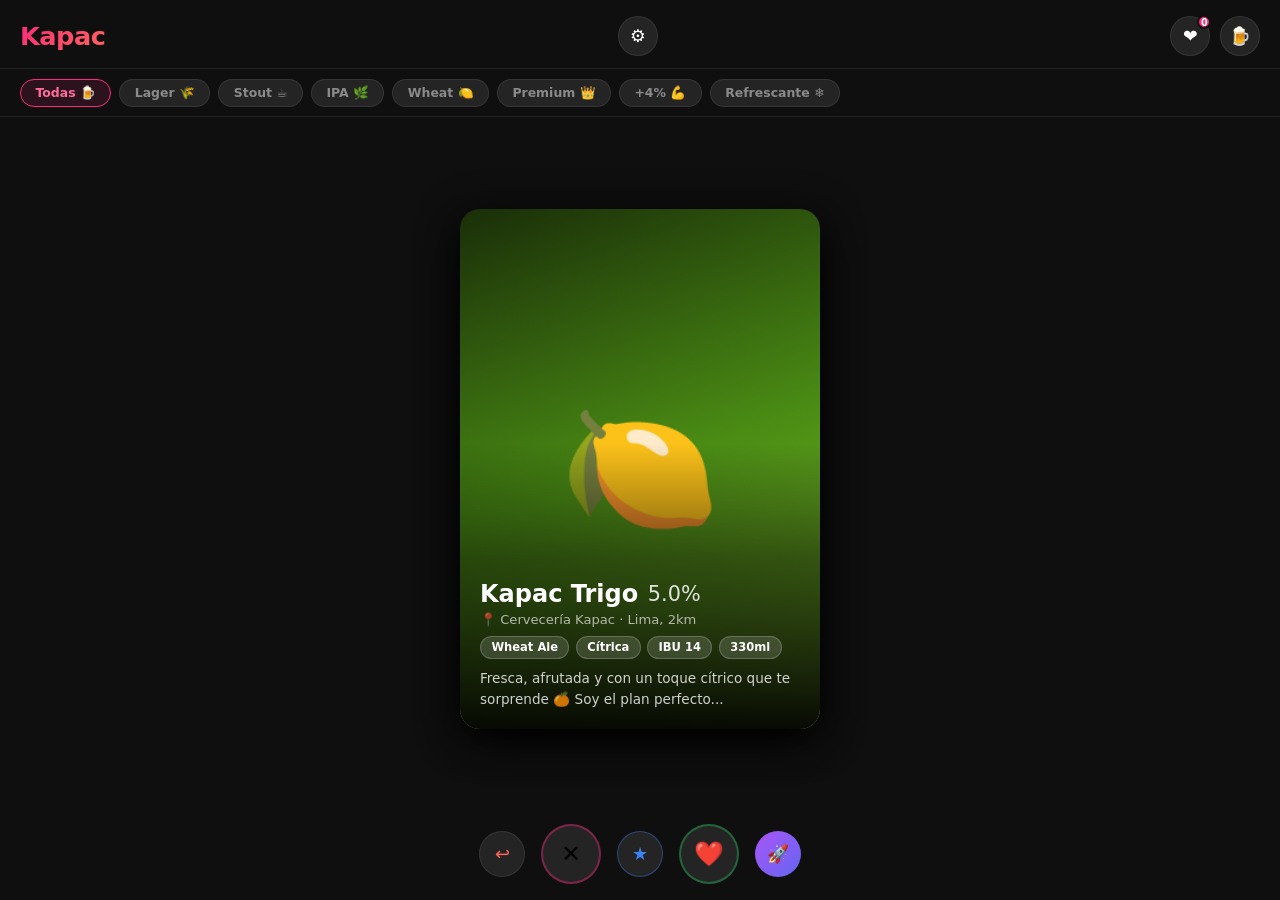
==== index.html @ 61a0884a "Rebuild as Tinder-clone for Kapac Beer Fully interactive swipe app with: - Drag/touch swipe cards (l" ====
<!DOCTYPE html>
<html lang="es">
<head>
  <meta charset="UTF-8"/>
  <meta name="viewport" content="width=device-width, initial-scale=1.0, maximum-scale=1.0"/>
  <title>Kapac Beer — Encuentra tu cerveza ideal 🍺</title>
  <link rel="stylesheet" href="css/style.css"/>
  <style>
    body { display: flex; flex-direction: column; height: 100dvh; overflow: hidden; }
    .topbar { flex-shrink: 0; }
    .filters { flex-shrink: 0; }
    .deck-area {
      flex: 1; display: flex; flex-direction: column;
      align-items: center; justify-content: center;
      padding: .75rem 1rem .25rem; position: relative; overflow: hidden;
    }
    .actions { flex-shrink: 0; }
  </style>
</head>
<body>

<!-- MATCH SCREEN -->
<div class="match-screen" id="matchScreen">
  <div class="match-title">¡Es un Match! 🍺</div>
  <p class="match-sub">A ti y a esta cerveza les gustaron mutuamente</p>
  <div class="match-avatars">
    <div class="match-avatar" style="font-size:2.5rem;">😋</div>
    <div class="match-heart">❤️</div>
    <div class="match-avatar beer" style="background:linear-gradient(135deg,#2e1c08,#8a5c14);">🍺</div>
  </div>
  <button class="match-btn-msg" id="matchMsg">🛒 Hacer Pedido Ahora</button>
  <button class="match-btn-skip" id="matchClose">Seguir buscando</button>
</div>

<!-- INFO PANEL -->
<div class="info-panel" id="infoPanel">
  <div class="panel-header">
    <button class="panel-close" id="panelClose">✕</button>
    <span class="panel-title">Perfil de Cerveza</span>
    <div style="width:32px"></div>
  </div>

  <div class="panel-hero" style="background:linear-gradient(135deg,#2e1c08,#8a5c14);">
    <span class="panel-emoji" style="font-size:8rem;">🍺</span>
  </div>

  <div class="panel-body">
    <div class="panel-name-row">
      <span class="panel-name">Kapac Dorada</span>
      <span class="panel-pct">4.8%</span>
    </div>
    <div class="panel-loc">📍 Cervecería Kapac · Lima, 2km</div>

    <div class="panel-stat-grid">
      <div class="panel-stat"><div class="panel-stat-num ps-abv">4.8%</div><div class="panel-stat-label">Alcohol</div></div>
      <div class="panel-stat"><div class="panel-stat-num ps-ibu">18</div><div class="panel-stat-label">Amargor (IBU)</div></div>
      <div class="panel-stat"><div class="panel-stat-num ps-ml">330ml</div><div class="panel-stat-label">Formato</div></div>
    </div>

    <div class="panel-divider"></div>
    <div class="panel-section-title">Estilo & Personalidad</div>
    <div class="panel-tags"></div>

    <div class="panel-divider"></div>
    <div class="panel-section-title">Sobre mí</div>
    <div class="panel-bio panel-bio-text"></div>

    <div class="panel-divider"></div>
    <div class="panel-section-title">Maridaje ideal 🍽</div>
    <div class="panel-bio panel-maridaje" style="color:rgba(255,255,255,.8);font-size:.9rem;line-height:1.6;"></div>
  </div>

  <div class="panel-actions">
    <button class="pa-btn pa-nope" id="panelNope">✕ No me convence</button>
    <button class="pa-btn pa-like" id="panelLike">❤️ Me la llevo</button>
  </div>
</div>

<!-- TOP BAR -->
<div class="topbar">
  <div class="tb-logo">Kapac</div>
  <div class="tb-icon" title="Filtros">⚙️</div>
  <div style="display:flex;gap:.6rem;align-items:center;">
    <div class="tb-icon" title="Likes" style="position:relative;">
      ❤️ <span class="tb-notif" id="likesBadge">0</span>
    </div>
    <div class="tb-icon" title="Perfil">🍺</div>
  </div>
</div>

<!-- FILTERS -->
<div class="filters">
  <div class="filter-chip active">Todas 🍺</div>
  <div class="filter-chip">Lager 🌾</div>
  <div class="filter-chip">Stout ☕</div>
  <div class="filter-chip">IPA 🌿</div>
  <div class="filter-chip">Wheat 🍋</div>
  <div class="filter-chip">Premium 👑</div>
  <div class="filter-chip">+4% 💪</div>
  <div class="filter-chip">Refrescante ❄️</div>
</div>

<!-- DECK -->
<div class="deck-area">
  <div class="card-stack" id="cardStack"></div>
  <div class="empty-state" id="emptyState">
    <div style="font-size:3rem;">🍺</div>
    <h3>No quedan más cervezas</h3>
    <p>Has visto todo el catálogo.<br/>¿Quieres volver a intentarlo?</p>
    <button class="reload-btn" id="reloadBtn">Volver a explorar 🔄</button>
  </div>
</div>

<!-- ACTIONS -->
<div class="actions">
  <button class="action-btn btn-rewind" id="btnRewind" title="Volver atrás">↩</button>
  <button class="action-btn btn-nope"   id="btnNope"   title="No me gusta">✕</button>
  <button class="action-btn btn-super"  id="btnSuper"  title="Super Like" style="color:#3b82f6;">★</button>
  <button class="action-btn btn-like"   id="btnLike"   title="Me gusta">❤️</button>
  <button class="action-btn btn-boost"  id="btnBoost"  title="Boost">🚀</button>
</div>

<script src="js/app.js"></script>
</body>
</html>
---- css/style.css ----
*, *::before, *::after { box-sizing: border-box; margin: 0; padding: 0; }

:root {
  --pink:    #fd297b;
  --pink-lt: #ff6b9d;
  --orange:  #ff655b;
  --grad:    linear-gradient(135deg, #fd297b, #ff655b);
  --dark:    #0f0f0f;
  --dark2:   #1a1a1a;
  --dark3:   #242424;
  --dark4:   #2e2e2e;
  --text:    #ffffff;
  --muted:   #8a8a8a;
  --border:  rgba(255,255,255,.08);
  --font:    'Segoe UI', system-ui, -apple-system, sans-serif;
  --radius:  16px;
}

html { height: 100%; }
body { font-family: var(--font); background: var(--dark); color: var(--text); height: 100%; overflow: hidden; user-select: none; }
a { text-decoration: none; color: inherit; }

/* ===== TOP BAR ===== */
.topbar {
  display: flex; align-items: center; justify-content: space-between;
  padding: 1rem 1.25rem .75rem;
  background: var(--dark);
  border-bottom: 1px solid var(--border);
  position: relative; z-index: 10;
}

.tb-logo {
  font-size: 1.6rem; font-weight: 900; letter-spacing: -.02em;
  background: var(--grad); -webkit-background-clip: text;
  -webkit-text-fill-color: transparent; background-clip: text;
}

.tb-icon {
  width: 40px; height: 40px; border-radius: 50%;
  background: var(--dark3); border: 1px solid var(--border);
  display: flex; align-items: center; justify-content: center;
  font-size: 1.1rem; cursor: pointer; transition: background .2s;
  position: relative;
}
.tb-icon:hover { background: var(--dark4); }
.tb-notif {
  position: absolute; top: -2px; right: -2px;
  width: 14px; height: 14px; border-radius: 50%;
  background: var(--pink); font-size: .6rem; font-weight: 700;
  display: flex; align-items: center; justify-content: center;
  border: 2px solid var(--dark);
}

/* ===== FILTERS ===== */
.filters {
  display: flex; gap: .5rem; padding: .6rem 1.25rem;
  overflow-x: auto; scrollbar-width: none;
  border-bottom: 1px solid var(--border);
}
.filters::-webkit-scrollbar { display: none; }

.filter-chip {
  flex-shrink: 0;
  padding: .35rem .9rem; border-radius: 100px;
  font-size: .78rem; font-weight: 600; cursor: pointer;
  border: 1.5px solid var(--border); background: var(--dark3);
  color: var(--muted); transition: all .2s;
}
.filter-chip.active {
  border-color: var(--pink);
  background: rgba(253,41,123,.12);
  color: var(--pink-lt);
}

/* ===== DECK AREA ===== */
.deck-area {
  flex: 1;
  display: flex; flex-direction: column;
  align-items: center; justify-content: center;
  padding: 1rem 1rem .5rem;
  position: relative;
  height: calc(100vh - 180px);
  overflow: hidden;
}

/* ===== CARD ===== */
.card-stack { position: relative; width: 100%; max-width: 360px; height: 100%; max-height: 520px; }

.beer-card {
  position: absolute; inset: 0;
  border-radius: 20px; overflow: hidden;
  box-shadow: 0 8px 40px rgba(0,0,0,.7);
  cursor: grab; touch-action: none;
  transition: box-shadow .3s;
  will-change: transform;
}
.beer-card:active { cursor: grabbing; }

.beer-card:nth-child(2) { transform: scale(.96) translateY(8px); z-index: 1; }
.beer-card:nth-child(3) { transform: scale(.92) translateY(16px); z-index: 0; }

.card-img {
  width: 100%; height: 100%;
  display: flex; align-items: flex-end;
  position: relative; overflow: hidden;
}

.card-bg {
  position: absolute; inset: 0;
  display: flex; align-items: center; justify-content: center;
  font-size: 8rem;
}

.card-gradient {
  position: absolute; bottom: 0; left: 0; right: 0; height: 55%;
  background: linear-gradient(to top, rgba(0,0,0,.95) 0%, rgba(0,0,0,.5) 60%, transparent 100%);
}

.card-info {
  position: relative; z-index: 2;
  padding: 1.25rem;
  width: 100%;
}

.card-name-row {
  display: flex; align-items: center; gap: .6rem;
  margin-bottom: .25rem;
}

.card-name { font-size: 1.5rem; font-weight: 800; }
.card-age  { font-size: 1.3rem; font-weight: 400; color: rgba(255,255,255,.85); }

.card-loc {
  font-size: .82rem; color: rgba(255,255,255,.65);
  display: flex; align-items: center; gap: .3rem;
  margin-bottom: .6rem;
}

.card-tags { display: flex; gap: .4rem; flex-wrap: wrap; margin-bottom: .6rem; }
.card-tag {
  background: rgba(255,255,255,.15); backdrop-filter: blur(4px);
  border: 1px solid rgba(255,255,255,.2);
  padding: .2rem .65rem; border-radius: 100px;
  font-size: .72rem; font-weight: 600;
}

.card-bio { font-size: .85rem; color: rgba(255,255,255,.8); line-height: 1.5; }

/* STAMP */
.stamp {
  position: absolute; top: 2rem; z-index: 10;
  font-size: 2.5rem; font-weight: 900; letter-spacing: .05em;
  border: 5px solid; border-radius: 8px;
  padding: .3rem .9rem; text-transform: uppercase;
  opacity: 0; pointer-events: none;
  transition: opacity .1s;
}
.stamp-like  { right: 1.5rem; color: #22c55e; border-color: #22c55e; transform: rotate(15deg); }
.stamp-nope  { left:  1.5rem; color: var(--pink); border-color: var(--pink); transform: rotate(-15deg); }
.stamp-super { top: 3.5rem; left: 50%; transform: translateX(-50%); color: #3b82f6; border-color: #3b82f6; font-size: 1.6rem; }

/* ===== ACTIONS ===== */
.actions {
  display: flex; align-items: center; justify-content: center;
  gap: 1rem; padding: .75rem 1rem 1rem;
}

.action-btn {
  border-radius: 50%; border: none; cursor: pointer;
  display: flex; align-items: center; justify-content: center;
  transition: all .2s; position: relative;
}
.action-btn:hover { transform: scale(1.08); }
.action-btn:active { transform: scale(.95); }

.btn-rewind { width: 46px; height: 46px; background: var(--dark3); border: 1.5px solid var(--border); font-size: 1.1rem; color: var(--orange); }
.btn-nope   { width: 60px; height: 60px; background: var(--dark3); border: 2px solid rgba(253,41,123,.4); font-size: 1.5rem; }
.btn-super  { width: 46px; height: 46px; background: var(--dark3); border: 1.5px solid rgba(59,130,246,.4); font-size: 1.1rem; color: #3b82f6; }
.btn-like   { width: 60px; height: 60px; background: var(--dark3); border: 2px solid rgba(34,197,94,.4); font-size: 1.5rem; }
.btn-boost  { width: 46px; height: 46px; background: linear-gradient(135deg, #a855f7, #6366f1); font-size: 1.1rem; color: #fff; }

/* ===== EMPTY STATE ===== */
.empty-state {
  display: none;
  flex-direction: column; align-items: center; justify-content: center;
  height: 100%; text-align: center; gap: 1rem;
}
.empty-state.show { display: flex; }
.empty-state h3 { font-size: 1.3rem; font-weight: 700; }
.empty-state p  { color: var(--muted); font-size: .9rem; }

.reload-btn {
  margin-top: .5rem;
  background: var(--grad); color: #fff; border: none;
  padding: .8rem 2rem; border-radius: 50px;
  font-weight: 700; font-size: .9rem; cursor: pointer;
  transition: opacity .2s;
}
.reload-btn:hover { opacity: .85; }

/* ===== MATCH SCREEN ===== */
.match-screen {
  position: fixed; inset: 0; z-index: 100;
  background: rgba(0,0,0,.92);
  display: flex; flex-direction: column;
  align-items: center; justify-content: center;
  text-align: center; padding: 2rem;
  opacity: 0; pointer-events: none;
  transition: opacity .4s;
}
.match-screen.show { opacity: 1; pointer-events: all; }

.match-title {
  font-size: 2.8rem; font-weight: 900;
  background: var(--grad); -webkit-background-clip: text;
  -webkit-text-fill-color: transparent; background-clip: text;
  margin-bottom: .25rem; animation: bounce .6s .2s both;
}

.match-sub { color: rgba(255,255,255,.7); font-size: 1rem; margin-bottom: 2rem; }

.match-avatars { display: flex; align-items: center; gap: 1.5rem; margin-bottom: 2rem; }

.match-avatar {
  width: 100px; height: 100px; border-radius: 50%;
  border: 3px solid var(--pink);
  display: flex; align-items: center; justify-content: center;
  font-size: 3rem;
  animation: pop .5s .3s both;
}

.match-heart { font-size: 2rem; animation: pulse 1s .5s infinite; }

.match-btn-msg {
  width: 100%; max-width: 320px;
  background: var(--grad); color: #fff; border: none;
  padding: .9rem; border-radius: 50px;
  font-weight: 700; font-size: 1rem; cursor: pointer;
  margin-bottom: .75rem; transition: opacity .2s;
}
.match-btn-msg:hover { opacity: .88; }

.match-btn-skip {
  background: none; border: none; color: rgba(255,255,255,.5);
  font-size: .9rem; cursor: pointer;
}
.match-btn-skip:hover { color: #fff; }

/* ===== INFO PANEL ===== */
.info-panel {
  position: fixed; inset: 0; z-index: 90;
  background: var(--dark);
  transform: translateY(100%);
  transition: transform .4s cubic-bezier(.32,1.25,.55,1);
  overflow-y: auto;
  padding-bottom: 2rem;
}
.info-panel.show { transform: translateY(0); }

.panel-header {
  position: sticky; top: 0; z-index: 2;
  background: var(--dark);
  padding: 1rem 1.25rem;
  display: flex; align-items: center; justify-content: space-between;
  border-bottom: 1px solid var(--border);
}
.panel-close { background: none; border: none; color: var(--text); font-size: 1.4rem; cursor: pointer; }
.panel-title { font-size: 1rem; font-weight: 700; }

.panel-hero {
  height: 280px;
  display: flex; align-items: center; justify-content: center;
  font-size: 9rem; position: relative;
}

.panel-body { padding: 1.5rem; }
.panel-name-row { display: flex; align-items: baseline; gap: .6rem; margin-bottom: .5rem; }
.panel-name { font-size: 1.8rem; font-weight: 800; }
.panel-pct  { font-size: 1.4rem; color: rgba(255,255,255,.7); }
.panel-loc  { color: var(--muted); font-size: .88rem; margin-bottom: 1.25rem; display: flex; align-items: center; gap: .3rem; }
.panel-divider { height: 1px; background: var(--border); margin: 1.25rem 0; }
.panel-section-title { font-size: .72rem; font-weight: 700; letter-spacing: .12em; text-transform: uppercase; color: var(--muted); margin-bottom: .75rem; }

.panel-tags { display: flex; gap: .5rem; flex-wrap: wrap; margin-bottom: 1.25rem; }
.panel-tag {
  padding: .35rem .85rem; border-radius: 100px;
  border: 1.5px solid var(--border);
  font-size: .8rem; font-weight: 600;
  display: flex; align-items: center; gap: .35rem;
}

.panel-stat-grid { display: grid; grid-template-columns: repeat(3,1fr); gap: .75rem; margin-bottom: 1.25rem; }
.panel-stat {
  background: var(--dark3); border-radius: 10px;
  padding: .85rem; text-align: center;
}
.panel-stat-num   { font-size: 1.2rem; font-weight: 800; color: var(--pink-lt); }
.panel-stat-label { font-size: .7rem; color: var(--muted); margin-top: .2rem; }

.panel-bio { font-size: .9rem; color: rgba(255,255,255,.8); line-height: 1.7; }

.panel-actions {
  position: sticky; bottom: 0;
  background: var(--dark); padding: 1rem 1.25rem;
  border-top: 1px solid var(--border);
  display: flex; gap: .75rem;
}
.pa-btn {
  flex: 1; padding: .85rem; border-radius: 50px;
  font-weight: 700; font-size: .9rem; border: none; cursor: pointer; transition: all .2s;
}
.pa-nope { background: var(--dark3); color: var(--pink); border: 1.5px solid rgba(253,41,123,.3); }
.pa-like { background: var(--grad); color: #fff; }

/* ===== ANIMATIONS ===== */
@keyframes bounce { 0%{transform:scale(0) rotate(-10deg)} 60%{transform:scale(1.15) rotate(3deg)} 100%{transform:scale(1) rotate(0)} }
@keyframes pop    { 0%{transform:scale(0)} 70%{transform:scale(1.1)} 100%{transform:scale(1)} }
@keyframes pulse  { 0%,100%{transform:scale(1)} 50%{transform:scale(1.3)} }
@keyframes swipe-right { to { transform: translateX(150%) rotate(20deg); opacity: 0; } }
@keyframes swipe-left  { to { transform: translateX(-150%) rotate(-20deg); opacity: 0; } }

.swipe-right { animation: swipe-right .4s ease forwards; }
.swipe-left  { animation: swipe-left  .4s ease forwards; }

/* ===== LIKES COUNTER ===== */
.likes-badge {
  position: absolute; top: -.3rem; right: -.3rem;
  background: var(--grad); color: #fff; border-radius: 50%;
  width: 20px; height: 20px; font-size: .65rem; font-weight: 700;
  display: flex; align-items: center; justify-content: center;
  border: 2px solid var(--dark);
}
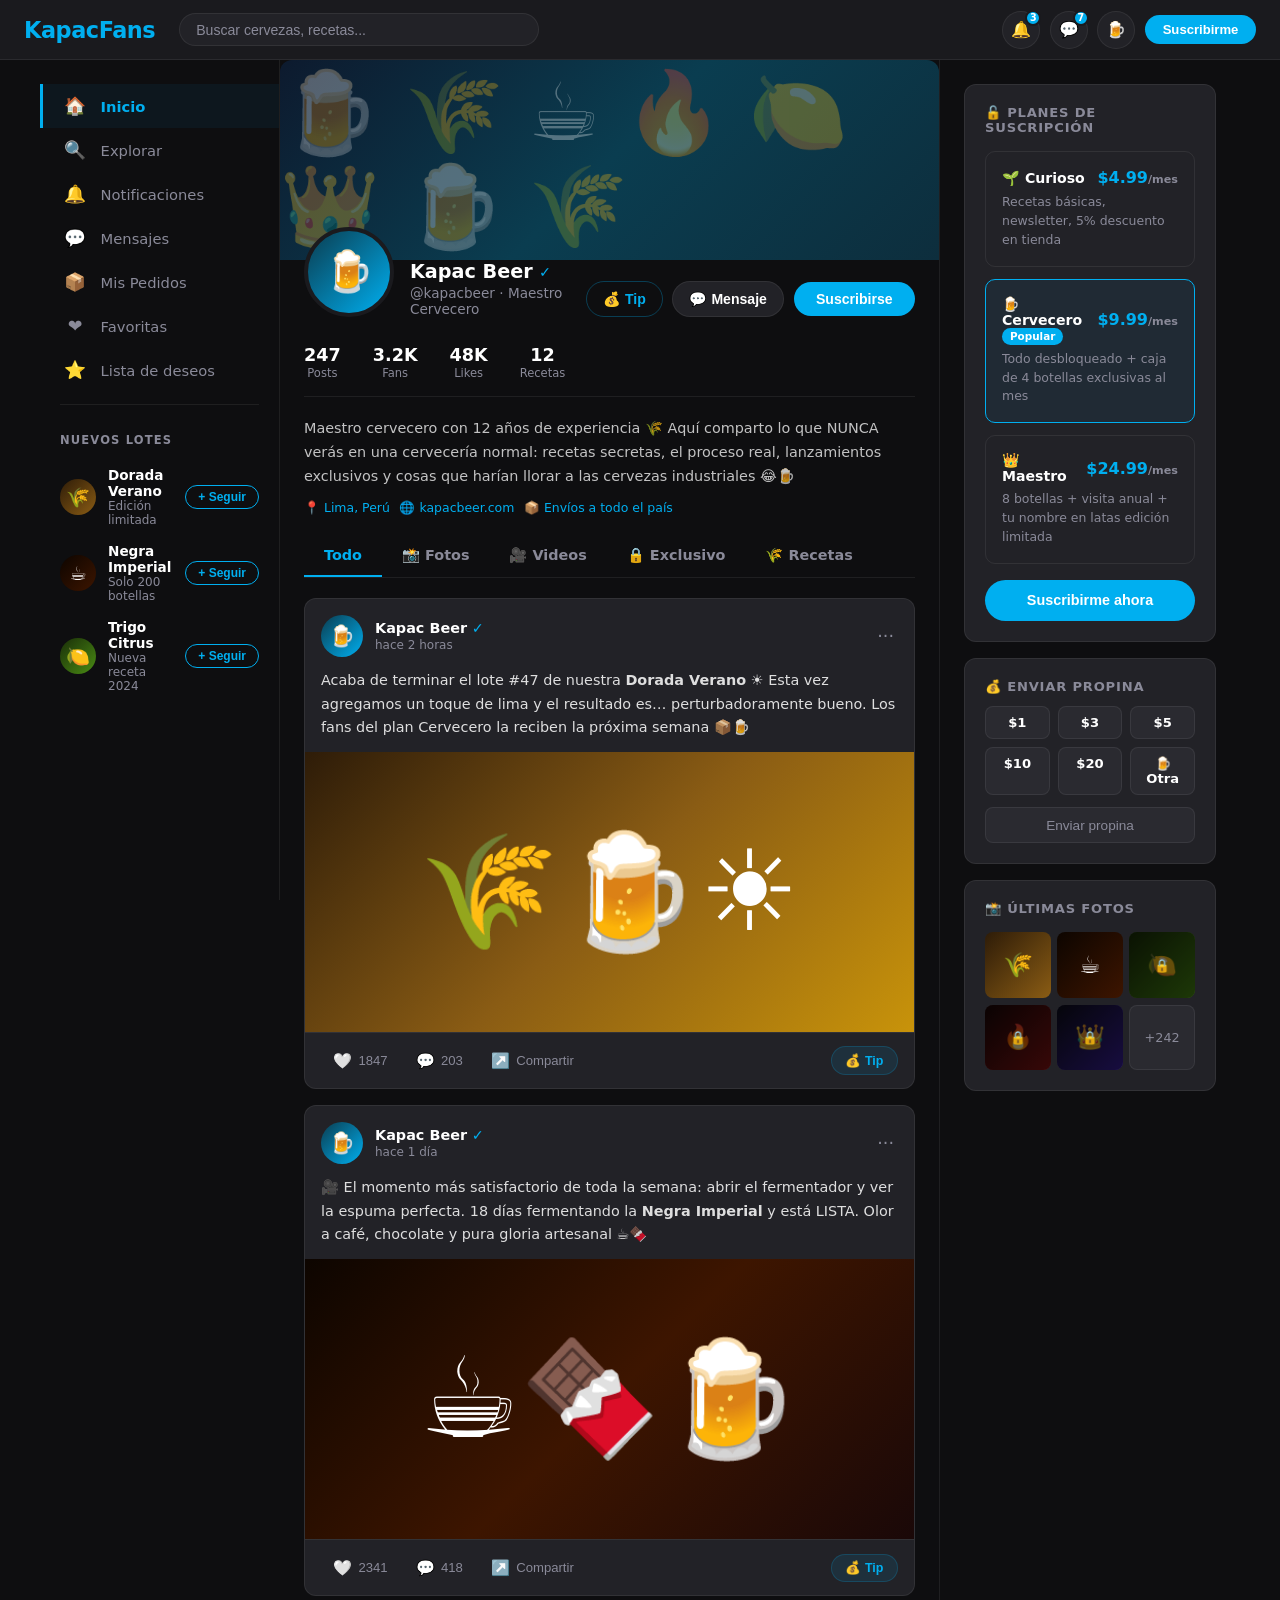
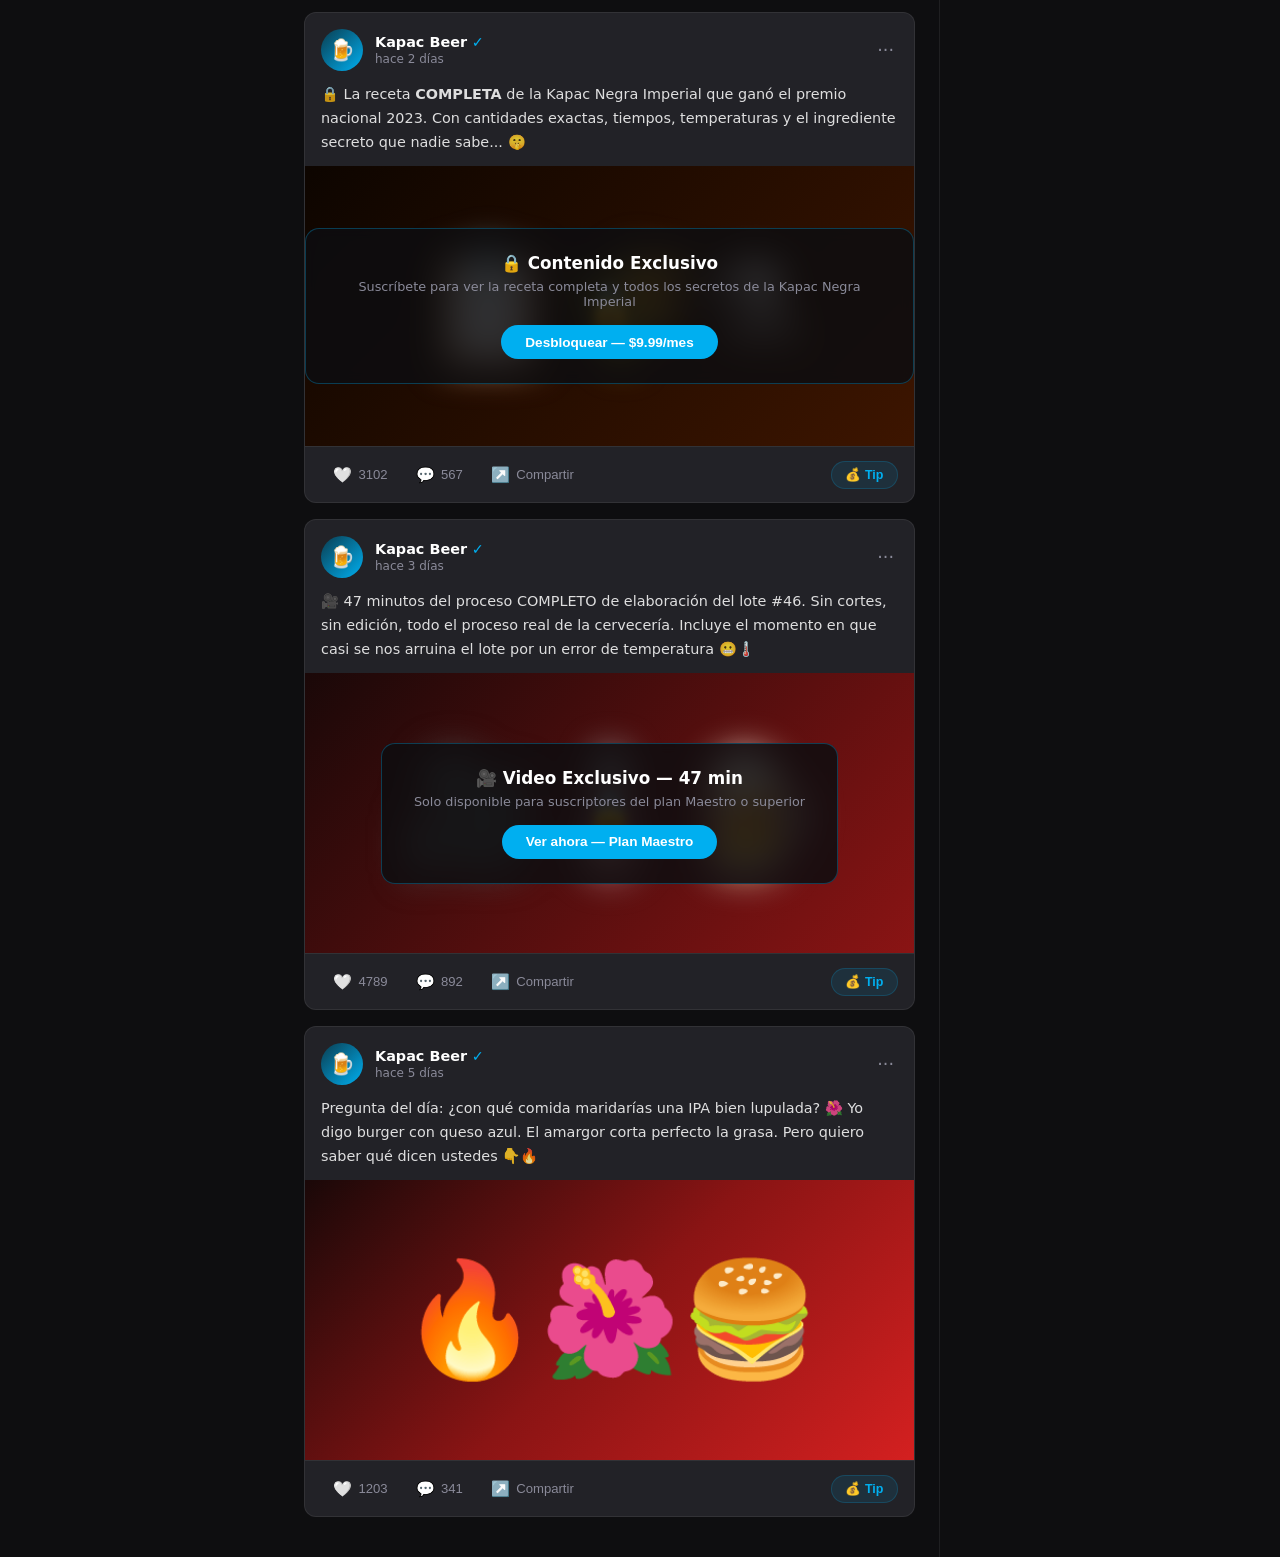
==== commit 96f7d3a6: "Add OnlyFans-style UI parody for Kapac Beer (KapacFans) Creator platform UI clone with beer content:" ====
--- a/index.html
+++ b/index.html
@@ -2,123 +2,382 @@
 <html lang="es">
 <head>
   <meta charset="UTF-8"/>
-  <meta name="viewport" content="width=device-width, initial-scale=1.0, maximum-scale=1.0"/>
-  <title>Kapac Beer — Encuentra tu cerveza ideal 🍺</title>
+  <meta name="viewport" content="width=device-width, initial-scale=1.0"/>
+  <title>KapacFans — Cerveza Artesanal Exclusiva</title>
   <link rel="stylesheet" href="css/style.css"/>
-  <style>
-    body { display: flex; flex-direction: column; height: 100dvh; overflow: hidden; }
-    .topbar { flex-shrink: 0; }
-    .filters { flex-shrink: 0; }
-    .deck-area {
-      flex: 1; display: flex; flex-direction: column;
-      align-items: center; justify-content: center;
-      padding: .75rem 1rem .25rem; position: relative; overflow: hidden;
-    }
-    .actions { flex-shrink: 0; }
-  </style>
 </head>
 <body>
 
-<!-- MATCH SCREEN -->
-<div class="match-screen" id="matchScreen">
-  <div class="match-title">¡Es un Match! 🍺</div>
-  <p class="match-sub">A ti y a esta cerveza les gustaron mutuamente</p>
-  <div class="match-avatars">
-    <div class="match-avatar" style="font-size:2.5rem;">😋</div>
-    <div class="match-heart">❤️</div>
-    <div class="match-avatar beer" style="background:linear-gradient(135deg,#2e1c08,#8a5c14);">🍺</div>
-  </div>
-  <button class="match-btn-msg" id="matchMsg">🛒 Hacer Pedido Ahora</button>
-  <button class="match-btn-skip" id="matchClose">Seguir buscando</button>
-</div>
-
-<!-- INFO PANEL -->
-<div class="info-panel" id="infoPanel">
-  <div class="panel-header">
-    <button class="panel-close" id="panelClose">✕</button>
-    <span class="panel-title">Perfil de Cerveza</span>
-    <div style="width:32px"></div>
-  </div>
-
-  <div class="panel-hero" style="background:linear-gradient(135deg,#2e1c08,#8a5c14);">
-    <span class="panel-emoji" style="font-size:8rem;">🍺</span>
-  </div>
-
-  <div class="panel-body">
-    <div class="panel-name-row">
-      <span class="panel-name">Kapac Dorada</span>
-      <span class="panel-pct">4.8%</span>
-    </div>
-    <div class="panel-loc">📍 Cervecería Kapac · Lima, 2km</div>
-
-    <div class="panel-stat-grid">
-      <div class="panel-stat"><div class="panel-stat-num ps-abv">4.8%</div><div class="panel-stat-label">Alcohol</div></div>
-      <div class="panel-stat"><div class="panel-stat-num ps-ibu">18</div><div class="panel-stat-label">Amargor (IBU)</div></div>
-      <div class="panel-stat"><div class="panel-stat-num ps-ml">330ml</div><div class="panel-stat-label">Formato</div></div>
-    </div>
-
-    <div class="panel-divider"></div>
-    <div class="panel-section-title">Estilo & Personalidad</div>
-    <div class="panel-tags"></div>
-
-    <div class="panel-divider"></div>
-    <div class="panel-section-title">Sobre mí</div>
-    <div class="panel-bio panel-bio-text"></div>
-
-    <div class="panel-divider"></div>
-    <div class="panel-section-title">Maridaje ideal 🍽</div>
-    <div class="panel-bio panel-maridaje" style="color:rgba(255,255,255,.8);font-size:.9rem;line-height:1.6;"></div>
-  </div>
-
-  <div class="panel-actions">
-    <button class="pa-btn pa-nope" id="panelNope">✕ No me convence</button>
-    <button class="pa-btn pa-like" id="panelLike">❤️ Me la llevo</button>
+<!-- TOAST -->
+<div class="toast" id="toast"></div>
+
+<!-- MODAL SUSCRIPCIÓN -->
+<div class="modal-overlay" id="modalOverlay">
+  <div class="modal" style="position:relative;">
+    <button class="modal-close" onclick="document.getElementById('modalOverlay').classList.remove('show')">✕</button>
+    <div style="font-size:2.5rem;margin-bottom:.75rem;">🍺</div>
+    <h3>Plan <span id="modalPlan">Cervecero</span></h3>
+    <p>Acceso inmediato a todo el contenido exclusivo, recetas secretas y tu caja mensual de Kapac.</p>
+    <form id="subForm">
+      <input type="text"  placeholder="Tu nombre" required/>
+      <input type="email" placeholder="tu@email.com" required/>
+      <input type="tel"   placeholder="WhatsApp (opcional)"/>
+      <button class="modal-btn" type="submit">🔓 Activar Suscripción</button>
+    </form>
   </div>
 </div>
 
-<!-- TOP BAR -->
-<div class="topbar">
-  <div class="tb-logo">Kapac</div>
-  <div class="tb-icon" title="Filtros">⚙️</div>
-  <div style="display:flex;gap:.6rem;align-items:center;">
-    <div class="tb-icon" title="Likes" style="position:relative;">
-      ❤️ <span class="tb-notif" id="likesBadge">0</span>
-    </div>
-    <div class="tb-icon" title="Perfil">🍺</div>
+<!-- NAV -->
+<nav>
+  <div class="nav-logo">KapacFans</div>
+  <input class="nav-search" type="text" placeholder="Buscar cervezas, recetas..."/>
+  <div class="nav-right">
+    <div class="nav-icon">🔔<span class="nav-badge">3</span></div>
+    <div class="nav-icon">💬<span class="nav-badge">7</span></div>
+    <div class="nav-icon">🍺</div>
+    <button class="nav-sub-btn" data-sub="Cervecero">Suscribirme</button>
   </div>
-</div>
-
-<!-- FILTERS -->
-<div class="filters">
-  <div class="filter-chip active">Todas 🍺</div>
-  <div class="filter-chip">Lager 🌾</div>
-  <div class="filter-chip">Stout ☕</div>
-  <div class="filter-chip">IPA 🌿</div>
-  <div class="filter-chip">Wheat 🍋</div>
-  <div class="filter-chip">Premium 👑</div>
-  <div class="filter-chip">+4% 💪</div>
-  <div class="filter-chip">Refrescante ❄️</div>
-</div>
-
-<!-- DECK -->
-<div class="deck-area">
-  <div class="card-stack" id="cardStack"></div>
-  <div class="empty-state" id="emptyState">
-    <div style="font-size:3rem;">🍺</div>
-    <h3>No quedan más cervezas</h3>
-    <p>Has visto todo el catálogo.<br/>¿Quieres volver a intentarlo?</p>
-    <button class="reload-btn" id="reloadBtn">Volver a explorar 🔄</button>
-  </div>
-</div>
-
-<!-- ACTIONS -->
-<div class="actions">
-  <button class="action-btn btn-rewind" id="btnRewind" title="Volver atrás">↩</button>
-  <button class="action-btn btn-nope"   id="btnNope"   title="No me gusta">✕</button>
-  <button class="action-btn btn-super"  id="btnSuper"  title="Super Like" style="color:#3b82f6;">★</button>
-  <button class="action-btn btn-like"   id="btnLike"   title="Me gusta">❤️</button>
-  <button class="action-btn btn-boost"  id="btnBoost"  title="Boost">🚀</button>
-</div>
+</nav>
+
+<!-- LAYOUT -->
+<div class="layout">
+
+  <!-- LEFT SIDEBAR -->
+  <aside class="left-sidebar">
+    <ul class="sidebar-menu">
+      <li><a href="#" class="active"><span class="s-icon">🏠</span> Inicio</a></li>
+      <li><a href="#"><span class="s-icon">🔍</span> Explorar</a></li>
+      <li><a href="#"><span class="s-icon">🔔</span> Notificaciones</a></li>
+      <li><a href="#"><span class="s-icon">💬</span> Mensajes</a></li>
+      <li><a href="#"><span class="s-icon">📦</span> Mis Pedidos</a></li>
+      <li><a href="#"><span class="s-icon">❤️</span> Favoritas</a></li>
+      <li><a href="#"><span class="s-icon">⭐</span> Lista de deseos</a></li>
+    </ul>
+
+    <div class="sidebar-divider"></div>
+
+    <div class="sidebar-suggested">
+      <div class="sug-title">Nuevos Lotes</div>
+
+      <div class="sug-item">
+        <div class="sug-avatar" style="background:linear-gradient(135deg,#2e1c08,#8a5c14)">🌾</div>
+        <div>
+          <div class="sug-name">Dorada Verano</div>
+          <div class="sug-handle">Edición limitada</div>
+        </div>
+        <button class="sug-follow">+ Seguir</button>
+      </div>
+
+      <div class="sug-item">
+        <div class="sug-avatar" style="background:linear-gradient(135deg,#0d0500,#3d1500)">☕</div>
+        <div>
+          <div class="sug-name">Negra Imperial</div>
+          <div class="sug-handle">Solo 200 botellas</div>
+        </div>
+        <button class="sug-follow">+ Seguir</button>
+      </div>
+
+      <div class="sug-item">
+        <div class="sug-avatar" style="background:linear-gradient(135deg,#1a2e08,#4a8c14)">🍋</div>
+        <div>
+          <div class="sug-name">Trigo Citrus</div>
+          <div class="sug-handle">Nueva receta 2024</div>
+        </div>
+        <button class="sug-follow">+ Seguir</button>
+      </div>
+    </div>
+  </aside>
+
+  <!-- MAIN FEED -->
+  <main class="main-feed">
+
+    <!-- CREATOR HEADER -->
+    <div class="creator-cover">
+      <div class="creator-cover-text">🍺🌾☕🔥🍋👑🍺🌾</div>
+    </div>
+
+    <div class="creator-profile-row">
+      <div class="creator-avatar">🍺</div>
+      <div class="creator-meta">
+        <div class="creator-name">Kapac Beer <span class="verified">✓</span></div>
+        <div class="creator-handle">@kapacbeer · Maestro Cervecero</div>
+      </div>
+      <div class="creator-actions">
+        <button class="btn-tip" data-sub="Propina">💰 Tip</button>
+        <button class="btn-msg">💬 Mensaje</button>
+        <button class="btn-sub-main" data-sub="Cervecero">Suscribirse</button>
+      </div>
+    </div>
+
+    <div class="creator-stats">
+      <div class="cs"><div class="cs-num">247</div><div class="cs-label">Posts</div></div>
+      <div class="cs"><div class="cs-num">3.2K</div><div class="cs-label">Fans</div></div>
+      <div class="cs"><div class="cs-num">48K</div><div class="cs-label">Likes</div></div>
+      <div class="cs"><div class="cs-num">12</div><div class="cs-label">Recetas</div></div>
+    </div>
+
+    <div class="creator-bio">
+      Maestro cervecero con 12 años de experiencia 🌾 Aquí comparto lo que NUNCA verás en una cervecería normal: recetas secretas, el proceso real, lanzamientos exclusivos y cosas que harían llorar a las cervezas industriales 😂🍺
+    </div>
+    <div class="creator-links">
+      <span class="creator-link">📍 Lima, Perú</span>
+      <span class="creator-link">🌐 kapacbeer.com</span>
+      <span class="creator-link">📦 Envíos a todo el país</span>
+    </div>
+
+    <!-- TABS -->
+    <div class="feed-tabs">
+      <div class="feed-tab active">Todo</div>
+      <div class="feed-tab">📸 Fotos</div>
+      <div class="feed-tab">🎥 Videos</div>
+      <div class="feed-tab">🔒 Exclusivo</div>
+      <div class="feed-tab">🌾 Recetas</div>
+    </div>
+
+    <!-- POST 1 — FREE -->
+    <div class="post">
+      <div class="post-header">
+        <div class="post-avatar">🍺</div>
+        <div>
+          <div class="post-author">Kapac Beer <span class="verified" style="color:var(--blue)">✓</span></div>
+          <div class="post-time">hace 2 horas</div>
+        </div>
+        <div class="post-more">···</div>
+      </div>
+      <div class="post-text">
+        Acaba de terminar el lote #47 de nuestra <strong>Dorada Verano</strong> ☀️ Esta vez agregamos un toque de lima y el resultado es… perturbadoramente bueno. Los fans del plan Cervecero la reciben la próxima semana 📦🍺
+      </div>
+      <div class="post-media" style="background:linear-gradient(135deg,#2e1c08,#8a5c14,#c8930a);">
+        <div class="post-media-inner">🌾🍺☀️</div>
+      </div>
+      <div class="post-footer">
+        <button class="post-action like-btn">
+          <span class="icon">🤍</span>
+          <span class="like-count" data-n="1847">1847</span>
+        </button>
+        <button class="post-action comment-btn">
+          <span class="icon">💬</span> 203
+        </button>
+        <button class="post-action">
+          <span class="icon">↗️</span> Compartir
+        </button>
+        <button class="post-tip-btn">💰 Tip</button>
+      </div>
+    </div>
+
+    <!-- POST 2 — FREE VIDEO -->
+    <div class="post">
+      <div class="post-header">
+        <div class="post-avatar">🍺</div>
+        <div>
+          <div class="post-author">Kapac Beer <span class="verified" style="color:var(--blue)">✓</span></div>
+          <div class="post-time">hace 1 día</div>
+        </div>
+        <div class="post-more">···</div>
+      </div>
+      <div class="post-text">
+        🎥 El momento más satisfactorio de toda la semana: abrir el fermentador y ver la espuma perfecta. 18 días fermentando la <strong>Negra Imperial</strong> y está LISTA. Olor a café, chocolate y pura gloria artesanal ☕🍫
+      </div>
+      <div class="post-media" style="background:linear-gradient(135deg,#0d0500,#3d1500,#1a0808);">
+        <div class="post-media-inner">☕🍫🍺</div>
+      </div>
+      <div class="post-footer">
+        <button class="post-action like-btn">
+          <span class="icon">🤍</span>
+          <span class="like-count" data-n="2341">2341</span>
+        </button>
+        <button class="post-action comment-btn">
+          <span class="icon">💬</span> 418
+        </button>
+        <button class="post-action">
+          <span class="icon">↗️</span> Compartir
+        </button>
+        <button class="post-tip-btn">💰 Tip</button>
+      </div>
+    </div>
+
+    <!-- POST 3 — LOCKED -->
+    <div class="post">
+      <div class="post-header">
+        <div class="post-avatar">🍺</div>
+        <div>
+          <div class="post-author">Kapac Beer <span class="verified" style="color:var(--blue)">✓</span></div>
+          <div class="post-time">hace 2 días</div>
+        </div>
+        <div class="post-more">···</div>
+      </div>
+      <div class="post-text">
+        🔒 La receta <strong>COMPLETA</strong> de la Kapac Negra Imperial que ganó el premio nacional 2023. Con cantidades exactas, tiempos, temperaturas y el ingrediente secreto que nadie sabe... 🤫
+      </div>
+      <div class="post-media locked" style="background:linear-gradient(135deg,#0d0500,#3d1500);">
+        <div class="post-media-inner">📋🌾⚗️</div>
+        <div class="lock-overlay">
+          <div class="lock-overlay-box">
+            <h4>🔒 Contenido Exclusivo</h4>
+            <p>Suscríbete para ver la receta completa y todos los secretos de la Kapac Negra Imperial</p>
+            <button class="unlock-btn" data-sub="Cervecero">Desbloquear — $9.99/mes</button>
+          </div>
+        </div>
+      </div>
+      <div class="post-footer">
+        <button class="post-action like-btn">
+          <span class="icon">🤍</span>
+          <span class="like-count" data-n="3102">3102</span>
+        </button>
+        <button class="post-action comment-btn">
+          <span class="icon">💬</span> 567
+        </button>
+        <button class="post-action">
+          <span class="icon">↗️</span> Compartir
+        </button>
+        <button class="post-tip-btn">💰 Tip</button>
+      </div>
+    </div>
+
+    <!-- POST 4 — LOCKED VIDEO -->
+    <div class="post">
+      <div class="post-header">
+        <div class="post-avatar">🍺</div>
+        <div>
+          <div class="post-author">Kapac Beer <span class="verified" style="color:var(--blue)">✓</span></div>
+          <div class="post-time">hace 3 días</div>
+        </div>
+        <div class="post-more">···</div>
+      </div>
+      <div class="post-text">
+        🎥 47 minutos del proceso COMPLETO de elaboración del lote #46. Sin cortes, sin edición, todo el proceso real de la cervecería. Incluye el momento en que casi se nos arruina el lote por un error de temperatura 😬🌡️
+      </div>
+      <div class="post-media locked" style="background:linear-gradient(135deg,#1a0808,#8a1414);">
+        <div class="post-media-inner">🎥🌡️🍺</div>
+        <div class="lock-overlay">
+          <div class="lock-overlay-box">
+            <h4>🎥 Video Exclusivo — 47 min</h4>
+            <p>Solo disponible para suscriptores del plan Maestro o superior</p>
+            <button class="unlock-btn" data-sub="Maestro">Ver ahora — Plan Maestro</button>
+          </div>
+        </div>
+      </div>
+      <div class="post-footer">
+        <button class="post-action like-btn">
+          <span class="icon">🤍</span>
+          <span class="like-count" data-n="4789">4789</span>
+        </button>
+        <button class="post-action comment-btn">
+          <span class="icon">💬</span> 892
+        </button>
+        <button class="post-action">
+          <span class="icon">↗️</span> Compartir
+        </button>
+        <button class="post-tip-btn">💰 Tip</button>
+      </div>
+    </div>
+
+    <!-- POST 5 — FREE -->
+    <div class="post">
+      <div class="post-header">
+        <div class="post-avatar">🍺</div>
+        <div>
+          <div class="post-author">Kapac Beer <span class="verified" style="color:var(--blue)">✓</span></div>
+          <div class="post-time">hace 5 días</div>
+        </div>
+        <div class="post-more">···</div>
+      </div>
+      <div class="post-text">
+        Pregunta del día: ¿con qué comida maridarías una IPA bien lupulada? 🌺 Yo digo burger con queso azul. El amargor corta perfecto la grasa. Pero quiero saber qué dicen ustedes 👇🔥
+      </div>
+      <div class="post-media" style="background:linear-gradient(135deg,#1a0808,#8a1414,#d42020);">
+        <div class="post-media-inner">🔥🌺🍔</div>
+      </div>
+      <div class="post-footer">
+        <button class="post-action like-btn">
+          <span class="icon">🤍</span>
+          <span class="like-count" data-n="1203">1203</span>
+        </button>
+        <button class="post-action comment-btn">
+          <span class="icon">💬</span> 341
+        </button>
+        <button class="post-action">
+          <span class="icon">↗️</span> Compartir
+        </button>
+        <button class="post-tip-btn">💰 Tip</button>
+      </div>
+    </div>
+
+  </main>
+
+  <!-- RIGHT SIDEBAR -->
+  <aside class="right-sidebar">
+
+    <!-- PLANES -->
+    <div class="sub-card">
+      <div class="sub-card-title">🔓 Planes de Suscripción</div>
+
+      <div class="sub-tier" onclick="document.getElementById('modalPlan').textContent='Curioso';document.getElementById('modalOverlay').classList.add('show')">
+        <div class="tier-top">
+          <span class="tier-name">🌱 Curioso</span>
+          <span class="tier-price">$4.99<span style="font-size:.7rem;color:var(--muted)">/mes</span></span>
+        </div>
+        <div class="tier-desc">Recetas básicas, newsletter, 5% descuento en tienda</div>
+      </div>
+
+      <div class="sub-tier popular" onclick="document.getElementById('modalPlan').textContent='Cervecero';document.getElementById('modalOverlay').classList.add('show')">
+        <div class="tier-top">
+          <span class="tier-name">🍺 Cervecero <span class="tier-badge">Popular</span></span>
+          <span class="tier-price">$9.99<span style="font-size:.7rem;color:var(--muted)">/mes</span></span>
+        </div>
+        <div class="tier-desc">Todo desbloqueado + caja de 4 botellas exclusivas al mes</div>
+      </div>
+
+      <div class="sub-tier" onclick="document.getElementById('modalPlan').textContent='Maestro';document.getElementById('modalOverlay').classList.add('show')">
+        <div class="tier-top">
+          <span class="tier-name">👑 Maestro</span>
+          <span class="tier-price">$24.99<span style="font-size:.7rem;color:var(--muted)">/mes</span></span>
+        </div>
+        <div class="tier-desc">8 botellas + visita anual + tu nombre en latas edición limitada</div>
+      </div>
+
+      <button class="sub-btn-full" data-sub="Cervecero">Suscribirme ahora</button>
+    </div>
+
+    <!-- TIP -->
+    <div class="tip-card">
+      <div class="tip-title">💰 Enviar Propina</div>
+      <div class="tip-amounts">
+        <div class="tip-amt">$1</div>
+        <div class="tip-amt">$3</div>
+        <div class="tip-amt">$5</div>
+        <div class="tip-amt">$10</div>
+        <div class="tip-amt">$20</div>
+        <div class="tip-amt">🍺 Otra</div>
+      </div>
+      <button class="tip-send">Enviar propina</button>
+    </div>
+
+    <!-- MEDIA GRID PREVIEW -->
+    <div class="sub-card">
+      <div class="sub-card-title">📸 Últimas Fotos</div>
+      <div style="display:grid;grid-template-columns:repeat(3,1fr);gap:.4rem;">
+        <div style="aspect-ratio:1;border-radius:8px;background:linear-gradient(135deg,#2e1c08,#8a5c14);display:flex;align-items:center;justify-content:center;font-size:1.5rem;cursor:pointer;">🌾</div>
+        <div style="aspect-ratio:1;border-radius:8px;background:linear-gradient(135deg,#0d0500,#3d1500);display:flex;align-items:center;justify-content:center;font-size:1.5rem;cursor:pointer;">☕</div>
+        <div style="aspect-ratio:1;border-radius:8px;background:linear-gradient(135deg,#1a2e08,#4a8c14);display:flex;align-items:center;justify-content:center;font-size:1.5rem;cursor:pointer;position:relative;overflow:hidden;">
+          🍋
+          <div style="position:absolute;inset:0;background:rgba(0,0,0,.6);display:flex;align-items:center;justify-content:center;font-size:.8rem;">🔒</div>
+        </div>
+        <div style="aspect-ratio:1;border-radius:8px;background:linear-gradient(135deg,#1a0808,#8a1414);display:flex;align-items:center;justify-content:center;font-size:1.5rem;cursor:pointer;position:relative;overflow:hidden;">
+          🔥
+          <div style="position:absolute;inset:0;background:rgba(0,0,0,.6);display:flex;align-items:center;justify-content:center;font-size:.8rem;">🔒</div>
+        </div>
+        <div style="aspect-ratio:1;border-radius:8px;background:linear-gradient(135deg,#0d0d1a,#3a20a0);display:flex;align-items:center;justify-content:center;font-size:1.5rem;cursor:pointer;position:relative;overflow:hidden;">
+          👑
+          <div style="position:absolute;inset:0;background:rgba(0,0,0,.6);display:flex;align-items:center;justify-content:center;font-size:.8rem;">🔒</div>
+        </div>
+        <div style="aspect-ratio:1;border-radius:8px;background:var(--dark4);border:1px solid var(--border);display:flex;align-items:center;justify-content:center;font-size:.8rem;color:var(--muted);cursor:pointer;">+242</div>
+      </div>
+    </div>
+
+  </aside>
+
+</div><!-- /layout -->
 
 <script src="js/app.js"></script>
 </body>
--- a/css/style.css
+++ b/css/style.css
@@ -1,332 +1,375 @@
 *, *::before, *::after { box-sizing: border-box; margin: 0; padding: 0; }
 
 :root {
-  --pink:    #fd297b;
-  --pink-lt: #ff6b9d;
-  --orange:  #ff655b;
-  --grad:    linear-gradient(135deg, #fd297b, #ff655b);
-  --dark:    #0f0f0f;
-  --dark2:   #1a1a1a;
-  --dark3:   #242424;
-  --dark4:   #2e2e2e;
+  --blue:    #00aff0;
+  --blue-dk: #008fcc;
+  --blue-lt: #33c3f5;
+  --dark:    #0e0e10;
+  --dark2:   #1a1a1e;
+  --dark3:   #222227;
+  --dark4:   #2a2a30;
   --text:    #ffffff;
-  --muted:   #8a8a8a;
-  --border:  rgba(255,255,255,.08);
-  --font:    'Segoe UI', system-ui, -apple-system, sans-serif;
-  --radius:  16px;
-}
-
-html { height: 100%; }
-body { font-family: var(--font); background: var(--dark); color: var(--text); height: 100%; overflow: hidden; user-select: none; }
+  --muted:   #8a8a99;
+  --border:  rgba(255,255,255,.07);
+  --font:    'Segoe UI', system-ui, sans-serif;
+}
+
+html { scroll-behavior: smooth; }
+body { font-family: var(--font); background: var(--dark); color: var(--text); min-height: 100vh; }
 a { text-decoration: none; color: inherit; }
-
-/* ===== TOP BAR ===== */
-.topbar {
-  display: flex; align-items: center; justify-content: space-between;
-  padding: 1rem 1.25rem .75rem;
-  background: var(--dark);
+::-webkit-scrollbar { width: 5px; }
+::-webkit-scrollbar-track { background: var(--dark2); }
+::-webkit-scrollbar-thumb { background: var(--blue-dk); border-radius: 3px; }
+
+/* ===== NAV ===== */
+nav {
+  position: sticky; top: 0; z-index: 100;
+  background: var(--dark2);
   border-bottom: 1px solid var(--border);
-  position: relative; z-index: 10;
-}
-
-.tb-logo {
-  font-size: 1.6rem; font-weight: 900; letter-spacing: -.02em;
-  background: var(--grad); -webkit-background-clip: text;
-  -webkit-text-fill-color: transparent; background-clip: text;
-}
-
-.tb-icon {
-  width: 40px; height: 40px; border-radius: 50%;
-  background: var(--dark3); border: 1px solid var(--border);
-  display: flex; align-items: center; justify-content: center;
-  font-size: 1.1rem; cursor: pointer; transition: background .2s;
+  display: flex; align-items: center;
+  padding: 0 1.5rem; height: 60px; gap: 1rem;
+}
+
+.nav-logo {
+  font-size: 1.4rem; font-weight: 900; letter-spacing: -.02em;
+  color: var(--blue); margin-right: .5rem;
+}
+
+.nav-search {
+  flex: 1; max-width: 360px;
+  background: var(--dark3); border: 1px solid var(--border);
+  border-radius: 50px; padding: .45rem 1rem;
+  font-size: .88rem; color: var(--text); outline: none;
+  transition: border-color .2s;
+}
+.nav-search:focus { border-color: rgba(0,175,240,.35); }
+.nav-search::placeholder { color: var(--muted); }
+
+.nav-right { margin-left: auto; display: flex; align-items: center; gap: .6rem; }
+
+.nav-icon {
+  width: 38px; height: 38px; border-radius: 50%;
+  background: var(--dark3); border: 1px solid var(--border);
+  display: flex; align-items: center; justify-content: center;
+  font-size: 1rem; cursor: pointer; transition: background .2s;
   position: relative;
 }
-.tb-icon:hover { background: var(--dark4); }
-.tb-notif {
+.nav-icon:hover { background: var(--dark4); }
+
+.nav-badge {
   position: absolute; top: -2px; right: -2px;
-  width: 14px; height: 14px; border-radius: 50%;
-  background: var(--pink); font-size: .6rem; font-weight: 700;
-  display: flex; align-items: center; justify-content: center;
-  border: 2px solid var(--dark);
-}
-
-/* ===== FILTERS ===== */
-.filters {
-  display: flex; gap: .5rem; padding: .6rem 1.25rem;
-  overflow-x: auto; scrollbar-width: none;
-  border-bottom: 1px solid var(--border);
-}
-.filters::-webkit-scrollbar { display: none; }
-
-.filter-chip {
-  flex-shrink: 0;
-  padding: .35rem .9rem; border-radius: 100px;
-  font-size: .78rem; font-weight: 600; cursor: pointer;
-  border: 1.5px solid var(--border); background: var(--dark3);
-  color: var(--muted); transition: all .2s;
-}
-.filter-chip.active {
-  border-color: var(--pink);
-  background: rgba(253,41,123,.12);
-  color: var(--pink-lt);
-}
-
-/* ===== DECK AREA ===== */
-.deck-area {
-  flex: 1;
+  width: 16px; height: 16px; border-radius: 50%;
+  background: var(--blue); font-size: .6rem; font-weight: 700;
+  display: flex; align-items: center; justify-content: center;
+  border: 2px solid var(--dark2);
+}
+
+.nav-sub-btn {
+  background: var(--blue); color: #fff; border: none;
+  padding: .45rem 1.1rem; border-radius: 50px;
+  font-weight: 700; font-size: .82rem; cursor: pointer;
+  transition: background .2s;
+}
+.nav-sub-btn:hover { background: var(--blue-dk); }
+
+/* ===== LAYOUT ===== */
+.layout {
+  display: grid;
+  grid-template-columns: 240px 1fr 300px;
+  gap: 0;
+  max-width: 1200px;
+  margin: 0 auto;
+  min-height: calc(100vh - 60px);
+}
+
+/* ===== LEFT SIDEBAR ===== */
+.left-sidebar {
+  border-right: 1px solid var(--border);
+  padding: 1.5rem 0;
+  position: sticky; top: 60px;
+  height: calc(100vh - 60px);
+  overflow-y: auto;
+}
+
+.sidebar-menu { list-style: none; }
+.sidebar-menu li a {
+  display: flex; align-items: center; gap: .85rem;
+  padding: .75rem 1.25rem;
+  font-size: .92rem; font-weight: 500; color: var(--muted);
+  transition: all .15s; border-left: 3px solid transparent;
+}
+.sidebar-menu li a:hover { color: var(--text); background: var(--dark3); }
+.sidebar-menu li a.active { color: var(--blue); border-left-color: var(--blue); background: rgba(0,175,240,.06); font-weight: 600; }
+.sidebar-menu li a .s-icon { font-size: 1.1rem; width: 24px; text-align: center; }
+
+.sidebar-divider { height: 1px; background: var(--border); margin: .75rem 1.25rem; }
+
+.sidebar-suggested { padding: 1rem 1.25rem 0; }
+.sug-title { font-size: .72rem; letter-spacing: .1em; text-transform: uppercase; color: var(--muted); font-weight: 700; margin-bottom: .75rem; }
+
+.sug-item { display: flex; align-items: center; gap: .75rem; padding: .5rem 0; cursor: pointer; }
+.sug-avatar { width: 36px; height: 36px; border-radius: 50%; font-size: 1.2rem; display: flex; align-items: center; justify-content: center; flex-shrink: 0; }
+.sug-name { font-size: .85rem; font-weight: 600; }
+.sug-handle { font-size: .75rem; color: var(--muted); }
+.sug-follow { margin-left: auto; background: none; border: 1.5px solid var(--blue); color: var(--blue); padding: .25rem .75rem; border-radius: 50px; font-size: .75rem; font-weight: 700; cursor: pointer; flex-shrink: 0; }
+.sug-follow:hover { background: rgba(0,175,240,.1); }
+
+/* ===== MAIN FEED ===== */
+.main-feed { padding: 1.5rem; border-right: 1px solid var(--border); }
+
+/* CREATOR HEADER */
+.creator-cover {
+  height: 200px; border-radius: 12px 12px 0 0;
+  display: flex; align-items: center; justify-content: center;
+  font-size: 6rem; position: relative; overflow: hidden;
+  background: linear-gradient(135deg, #0d1a2e, #0a3d50, #0d2e3d);
+  margin: -1.5rem -1.5rem 0;
+}
+
+.creator-cover-text {
+  position: absolute; inset: 0;
+  display: flex; align-items: center; justify-content: center;
+  font-size: 5rem; letter-spacing: 1.5rem; opacity: .3;
+}
+
+.creator-profile-row {
+  display: flex; align-items: flex-end; gap: 1rem;
+  padding: 0 0 1rem;
+  margin-top: -40px; position: relative; z-index: 2;
+}
+
+.creator-avatar {
+  width: 90px; height: 90px; border-radius: 50%;
+  border: 4px solid var(--dark2);
+  background: linear-gradient(135deg, #0a3d50, var(--blue));
+  display: flex; align-items: center; justify-content: center;
+  font-size: 2.5rem; flex-shrink: 0;
+}
+
+.creator-meta { flex: 1; padding-top: 2.5rem; }
+.creator-name { font-size: 1.2rem; font-weight: 800; display: flex; align-items: center; gap: .4rem; }
+.verified { color: var(--blue); font-size: .9rem; }
+.creator-handle { font-size: .85rem; color: var(--muted); margin-top: .1rem; }
+
+.creator-actions { display: flex; gap: .6rem; align-items: center; margin-left: auto; padding-top: 2.5rem; }
+
+.btn-sub-main {
+  background: var(--blue); color: #fff; border: none;
+  padding: .55rem 1.4rem; border-radius: 50px;
+  font-weight: 700; font-size: .88rem; cursor: pointer;
+  transition: background .2s;
+}
+.btn-sub-main:hover { background: var(--blue-dk); }
+
+.btn-msg {
+  background: var(--dark3); border: 1px solid var(--border);
+  color: var(--text); padding: .55rem 1rem; border-radius: 50px;
+  font-size: .88rem; cursor: pointer; font-weight: 600;
+  transition: background .2s;
+}
+.btn-msg:hover { background: var(--dark4); }
+
+.btn-tip {
+  background: none; border: 1.5px solid rgba(0,175,240,.3);
+  color: var(--blue); padding: .55rem 1rem; border-radius: 50px;
+  font-size: .88rem; cursor: pointer; font-weight: 600;
+  transition: all .2s;
+}
+.btn-tip:hover { background: rgba(0,175,240,.08); }
+
+.creator-stats {
+  display: flex; gap: 2rem; padding: .75rem 0 1rem;
+  border-bottom: 1px solid var(--border); margin-bottom: 1.25rem;
+}
+.cs { text-align: center; }
+.cs-num { font-size: 1.1rem; font-weight: 800; }
+.cs-label { font-size: .72rem; color: var(--muted); margin-top: .1rem; }
+
+.creator-bio { font-size: .9rem; color: rgba(255,255,255,.75); line-height: 1.65; margin-bottom: .75rem; }
+.creator-links { display: flex; gap: .6rem; flex-wrap: wrap; margin-bottom: 1.25rem; }
+.creator-link { font-size: .78rem; color: var(--blue); display: flex; align-items: center; gap: .3rem; }
+
+/* TABS */
+.feed-tabs { display: flex; border-bottom: 1px solid var(--border); margin-bottom: 1.25rem; }
+.feed-tab {
+  padding: .7rem 1.25rem; font-size: .9rem; font-weight: 600;
+  color: var(--muted); cursor: pointer; border-bottom: 2px solid transparent;
+  transition: all .2s;
+}
+.feed-tab.active { color: var(--blue); border-bottom-color: var(--blue); }
+.feed-tab:hover { color: var(--text); }
+
+/* POSTS */
+.post {
+  background: var(--dark3); border: 1px solid var(--border);
+  border-radius: 12px; margin-bottom: 1rem; overflow: hidden;
+  transition: border-color .2s;
+}
+.post:hover { border-color: rgba(0,175,240,.2); }
+
+.post-header { display: flex; align-items: center; gap: .75rem; padding: 1rem 1rem .75rem; }
+.post-avatar { width: 42px; height: 42px; border-radius: 50%; font-size: 1.3rem; display: flex; align-items: center; justify-content: center; flex-shrink: 0; background: linear-gradient(135deg, #0a3d50, var(--blue)); }
+.post-author { font-weight: 600; font-size: .9rem; display: flex; align-items: center; gap: .3rem; }
+.post-time { font-size: .75rem; color: var(--muted); margin-top: .1rem; }
+.post-more { margin-left: auto; font-size: 1.1rem; color: var(--muted); cursor: pointer; padding: .25rem; }
+
+.post-text { padding: 0 1rem .75rem; font-size: .9rem; line-height: 1.65; color: rgba(255,255,255,.85); }
+
+/* MEDIA */
+.post-media {
+  width: 100%; min-height: 280px;
+  display: flex; align-items: center; justify-content: center;
+  position: relative; overflow: hidden; cursor: pointer;
+}
+
+.post-media-inner {
+  width: 100%; height: 100%; min-height: 280px;
+  display: flex; align-items: center; justify-content: center;
+  font-size: 7rem;
+  transition: filter .3s;
+}
+
+.post-media.locked .post-media-inner { filter: blur(18px); }
+.post-media.locked::after {
+  content: '🔒';
+  position: absolute;
+  font-size: 2.5rem;
+  top: 50%; left: 50%; transform: translate(-50%,-50%);
+}
+
+.lock-overlay {
+  position: absolute; inset: 0;
   display: flex; flex-direction: column;
   align-items: center; justify-content: center;
-  padding: 1rem 1rem .5rem;
-  position: relative;
-  height: calc(100vh - 180px);
-  overflow: hidden;
-}
-
-/* ===== CARD ===== */
-.card-stack { position: relative; width: 100%; max-width: 360px; height: 100%; max-height: 520px; }
-
-.beer-card {
-  position: absolute; inset: 0;
-  border-radius: 20px; overflow: hidden;
-  box-shadow: 0 8px 40px rgba(0,0,0,.7);
-  cursor: grab; touch-action: none;
-  transition: box-shadow .3s;
-  will-change: transform;
-}
-.beer-card:active { cursor: grabbing; }
-
-.beer-card:nth-child(2) { transform: scale(.96) translateY(8px); z-index: 1; }
-.beer-card:nth-child(3) { transform: scale(.92) translateY(16px); z-index: 0; }
-
-.card-img {
-  width: 100%; height: 100%;
-  display: flex; align-items: flex-end;
-  position: relative; overflow: hidden;
-}
-
-.card-bg {
-  position: absolute; inset: 0;
-  display: flex; align-items: center; justify-content: center;
-  font-size: 8rem;
-}
-
-.card-gradient {
-  position: absolute; bottom: 0; left: 0; right: 0; height: 55%;
-  background: linear-gradient(to top, rgba(0,0,0,.95) 0%, rgba(0,0,0,.5) 60%, transparent 100%);
-}
-
-.card-info {
-  position: relative; z-index: 2;
-  padding: 1.25rem;
-  width: 100%;
-}
-
-.card-name-row {
-  display: flex; align-items: center; gap: .6rem;
-  margin-bottom: .25rem;
-}
-
-.card-name { font-size: 1.5rem; font-weight: 800; }
-.card-age  { font-size: 1.3rem; font-weight: 400; color: rgba(255,255,255,.85); }
-
-.card-loc {
-  font-size: .82rem; color: rgba(255,255,255,.65);
-  display: flex; align-items: center; gap: .3rem;
-  margin-bottom: .6rem;
-}
-
-.card-tags { display: flex; gap: .4rem; flex-wrap: wrap; margin-bottom: .6rem; }
-.card-tag {
-  background: rgba(255,255,255,.15); backdrop-filter: blur(4px);
-  border: 1px solid rgba(255,255,255,.2);
-  padding: .2rem .65rem; border-radius: 100px;
-  font-size: .72rem; font-weight: 600;
-}
-
-.card-bio { font-size: .85rem; color: rgba(255,255,255,.8); line-height: 1.5; }
-
-/* STAMP */
-.stamp {
-  position: absolute; top: 2rem; z-index: 10;
-  font-size: 2.5rem; font-weight: 900; letter-spacing: .05em;
-  border: 5px solid; border-radius: 8px;
-  padding: .3rem .9rem; text-transform: uppercase;
-  opacity: 0; pointer-events: none;
-  transition: opacity .1s;
-}
-.stamp-like  { right: 1.5rem; color: #22c55e; border-color: #22c55e; transform: rotate(15deg); }
-.stamp-nope  { left:  1.5rem; color: var(--pink); border-color: var(--pink); transform: rotate(-15deg); }
-.stamp-super { top: 3.5rem; left: 50%; transform: translateX(-50%); color: #3b82f6; border-color: #3b82f6; font-size: 1.6rem; }
-
-/* ===== ACTIONS ===== */
-.actions {
-  display: flex; align-items: center; justify-content: center;
-  gap: 1rem; padding: .75rem 1rem 1rem;
-}
-
-.action-btn {
-  border-radius: 50%; border: none; cursor: pointer;
-  display: flex; align-items: center; justify-content: center;
-  transition: all .2s; position: relative;
-}
-.action-btn:hover { transform: scale(1.08); }
-.action-btn:active { transform: scale(.95); }
-
-.btn-rewind { width: 46px; height: 46px; background: var(--dark3); border: 1.5px solid var(--border); font-size: 1.1rem; color: var(--orange); }
-.btn-nope   { width: 60px; height: 60px; background: var(--dark3); border: 2px solid rgba(253,41,123,.4); font-size: 1.5rem; }
-.btn-super  { width: 46px; height: 46px; background: var(--dark3); border: 1.5px solid rgba(59,130,246,.4); font-size: 1.1rem; color: #3b82f6; }
-.btn-like   { width: 60px; height: 60px; background: var(--dark3); border: 2px solid rgba(34,197,94,.4); font-size: 1.5rem; }
-.btn-boost  { width: 46px; height: 46px; background: linear-gradient(135deg, #a855f7, #6366f1); font-size: 1.1rem; color: #fff; }
-
-/* ===== EMPTY STATE ===== */
-.empty-state {
-  display: none;
-  flex-direction: column; align-items: center; justify-content: center;
-  height: 100%; text-align: center; gap: 1rem;
-}
-.empty-state.show { display: flex; }
-.empty-state h3 { font-size: 1.3rem; font-weight: 700; }
-.empty-state p  { color: var(--muted); font-size: .9rem; }
-
-.reload-btn {
-  margin-top: .5rem;
-  background: var(--grad); color: #fff; border: none;
-  padding: .8rem 2rem; border-radius: 50px;
-  font-weight: 700; font-size: .9rem; cursor: pointer;
-  transition: opacity .2s;
-}
-.reload-btn:hover { opacity: .85; }
-
-/* ===== MATCH SCREEN ===== */
-.match-screen {
-  position: fixed; inset: 0; z-index: 100;
-  background: rgba(0,0,0,.92);
-  display: flex; flex-direction: column;
-  align-items: center; justify-content: center;
-  text-align: center; padding: 2rem;
-  opacity: 0; pointer-events: none;
-  transition: opacity .4s;
-}
-.match-screen.show { opacity: 1; pointer-events: all; }
-
-.match-title {
-  font-size: 2.8rem; font-weight: 900;
-  background: var(--grad); -webkit-background-clip: text;
-  -webkit-text-fill-color: transparent; background-clip: text;
-  margin-bottom: .25rem; animation: bounce .6s .2s both;
-}
-
-.match-sub { color: rgba(255,255,255,.7); font-size: 1rem; margin-bottom: 2rem; }
-
-.match-avatars { display: flex; align-items: center; gap: 1.5rem; margin-bottom: 2rem; }
-
-.match-avatar {
-  width: 100px; height: 100px; border-radius: 50%;
-  border: 3px solid var(--pink);
-  display: flex; align-items: center; justify-content: center;
-  font-size: 3rem;
-  animation: pop .5s .3s both;
-}
-
-.match-heart { font-size: 2rem; animation: pulse 1s .5s infinite; }
-
-.match-btn-msg {
-  width: 100%; max-width: 320px;
-  background: var(--grad); color: #fff; border: none;
-  padding: .9rem; border-radius: 50px;
-  font-weight: 700; font-size: 1rem; cursor: pointer;
-  margin-bottom: .75rem; transition: opacity .2s;
-}
-.match-btn-msg:hover { opacity: .88; }
-
-.match-btn-skip {
-  background: none; border: none; color: rgba(255,255,255,.5);
-  font-size: .9rem; cursor: pointer;
-}
-.match-btn-skip:hover { color: #fff; }
-
-/* ===== INFO PANEL ===== */
-.info-panel {
-  position: fixed; inset: 0; z-index: 90;
-  background: var(--dark);
-  transform: translateY(100%);
-  transition: transform .4s cubic-bezier(.32,1.25,.55,1);
-  overflow-y: auto;
-  padding-bottom: 2rem;
-}
-.info-panel.show { transform: translateY(0); }
-
-.panel-header {
-  position: sticky; top: 0; z-index: 2;
-  background: var(--dark);
-  padding: 1rem 1.25rem;
-  display: flex; align-items: center; justify-content: space-between;
-  border-bottom: 1px solid var(--border);
-}
-.panel-close { background: none; border: none; color: var(--text); font-size: 1.4rem; cursor: pointer; }
-.panel-title { font-size: 1rem; font-weight: 700; }
-
-.panel-hero {
-  height: 280px;
-  display: flex; align-items: center; justify-content: center;
-  font-size: 9rem; position: relative;
-}
-
-.panel-body { padding: 1.5rem; }
-.panel-name-row { display: flex; align-items: baseline; gap: .6rem; margin-bottom: .5rem; }
-.panel-name { font-size: 1.8rem; font-weight: 800; }
-.panel-pct  { font-size: 1.4rem; color: rgba(255,255,255,.7); }
-.panel-loc  { color: var(--muted); font-size: .88rem; margin-bottom: 1.25rem; display: flex; align-items: center; gap: .3rem; }
-.panel-divider { height: 1px; background: var(--border); margin: 1.25rem 0; }
-.panel-section-title { font-size: .72rem; font-weight: 700; letter-spacing: .12em; text-transform: uppercase; color: var(--muted); margin-bottom: .75rem; }
-
-.panel-tags { display: flex; gap: .5rem; flex-wrap: wrap; margin-bottom: 1.25rem; }
-.panel-tag {
-  padding: .35rem .85rem; border-radius: 100px;
-  border: 1.5px solid var(--border);
-  font-size: .8rem; font-weight: 600;
-  display: flex; align-items: center; gap: .35rem;
-}
-
-.panel-stat-grid { display: grid; grid-template-columns: repeat(3,1fr); gap: .75rem; margin-bottom: 1.25rem; }
-.panel-stat {
-  background: var(--dark3); border-radius: 10px;
-  padding: .85rem; text-align: center;
-}
-.panel-stat-num   { font-size: 1.2rem; font-weight: 800; color: var(--pink-lt); }
-.panel-stat-label { font-size: .7rem; color: var(--muted); margin-top: .2rem; }
-
-.panel-bio { font-size: .9rem; color: rgba(255,255,255,.8); line-height: 1.7; }
-
-.panel-actions {
-  position: sticky; bottom: 0;
-  background: var(--dark); padding: 1rem 1.25rem;
-  border-top: 1px solid var(--border);
-  display: flex; gap: .75rem;
-}
-.pa-btn {
-  flex: 1; padding: .85rem; border-radius: 50px;
-  font-weight: 700; font-size: .9rem; border: none; cursor: pointer; transition: all .2s;
-}
-.pa-nope { background: var(--dark3); color: var(--pink); border: 1.5px solid rgba(253,41,123,.3); }
-.pa-like { background: var(--grad); color: #fff; }
-
-/* ===== ANIMATIONS ===== */
-@keyframes bounce { 0%{transform:scale(0) rotate(-10deg)} 60%{transform:scale(1.15) rotate(3deg)} 100%{transform:scale(1) rotate(0)} }
-@keyframes pop    { 0%{transform:scale(0)} 70%{transform:scale(1.1)} 100%{transform:scale(1)} }
-@keyframes pulse  { 0%,100%{transform:scale(1)} 50%{transform:scale(1.3)} }
-@keyframes swipe-right { to { transform: translateX(150%) rotate(20deg); opacity: 0; } }
-@keyframes swipe-left  { to { transform: translateX(-150%) rotate(-20deg); opacity: 0; } }
-
-.swipe-right { animation: swipe-right .4s ease forwards; }
-.swipe-left  { animation: swipe-left  .4s ease forwards; }
-
-/* ===== LIKES COUNTER ===== */
-.likes-badge {
-  position: absolute; top: -.3rem; right: -.3rem;
-  background: var(--grad); color: #fff; border-radius: 50%;
-  width: 20px; height: 20px; font-size: .65rem; font-weight: 700;
-  display: flex; align-items: center; justify-content: center;
-  border: 2px solid var(--dark);
-}
+  gap: .75rem; z-index: 2;
+}
+
+.lock-overlay-box {
+  background: rgba(14,14,16,.85);
+  border: 1px solid rgba(0,175,240,.3);
+  border-radius: 14px; padding: 1.5rem 2rem;
+  text-align: center; backdrop-filter: blur(6px);
+}
+
+.lock-overlay-box h4 { font-size: 1.05rem; font-weight: 700; margin-bottom: .35rem; }
+.lock-overlay-box p  { font-size: .8rem; color: var(--muted); margin-bottom: 1rem; }
+
+.unlock-btn {
+  background: var(--blue); color: #fff; border: none;
+  padding: .6rem 1.5rem; border-radius: 50px;
+  font-weight: 700; font-size: .85rem; cursor: pointer;
+  transition: background .2s;
+}
+.unlock-btn:hover { background: var(--blue-dk); }
+
+/* POST FOOTER */
+.post-footer { display: flex; align-items: center; gap: .25rem; padding: .75rem 1rem; border-top: 1px solid var(--border); }
+.post-action {
+  display: flex; align-items: center; gap: .4rem;
+  padding: .4rem .75rem; border-radius: 50px;
+  font-size: .82rem; color: var(--muted); cursor: pointer;
+  transition: all .15s; border: none; background: none;
+}
+.post-action:hover { background: var(--dark4); color: var(--text); }
+.post-action.liked { color: #ff4d6d; }
+.post-action .icon { font-size: .95rem; }
+.post-tip-btn {
+  margin-left: auto;
+  background: rgba(0,175,240,.1); border: 1px solid rgba(0,175,240,.2);
+  color: var(--blue); padding: .35rem .85rem; border-radius: 50px;
+  font-size: .78rem; font-weight: 700; cursor: pointer;
+  transition: all .2s;
+}
+.post-tip-btn:hover { background: rgba(0,175,240,.2); }
+
+/* ===== RIGHT SIDEBAR ===== */
+.right-sidebar { padding: 1.5rem; }
+
+.sub-card {
+  background: var(--dark3); border: 1px solid var(--border);
+  border-radius: 12px; padding: 1.25rem; margin-bottom: 1rem;
+}
+
+.sub-card-title { font-size: .82rem; font-weight: 700; letter-spacing: .06em; text-transform: uppercase; color: var(--muted); margin-bottom: 1rem; }
+
+.sub-tier {
+  border: 1.5px solid var(--border); border-radius: 10px;
+  padding: 1rem; margin-bottom: .75rem; cursor: pointer;
+  transition: all .2s;
+}
+.sub-tier:hover { border-color: var(--blue); background: rgba(0,175,240,.04); }
+.sub-tier.popular { border-color: var(--blue); background: rgba(0,175,240,.06); }
+
+.tier-top { display: flex; align-items: center; justify-content: space-between; margin-bottom: .4rem; }
+.tier-name { font-weight: 700; font-size: .88rem; }
+.tier-price { font-size: 1rem; font-weight: 800; color: var(--blue); }
+.tier-desc { font-size: .78rem; color: var(--muted); line-height: 1.5; }
+.tier-badge { font-size: .65rem; background: var(--blue); color: #fff; padding: .15rem .5rem; border-radius: 100px; font-weight: 700; }
+
+.sub-btn-full {
+  width: 100%; background: var(--blue); color: #fff; border: none;
+  padding: .8rem; border-radius: 50px; font-weight: 700; font-size: .9rem;
+  cursor: pointer; margin-top: .25rem; transition: background .2s;
+}
+.sub-btn-full:hover { background: var(--blue-dk); }
+
+.tip-card { background: var(--dark3); border: 1px solid var(--border); border-radius: 12px; padding: 1.25rem; margin-bottom: 1rem; }
+.tip-title { font-size: .82rem; font-weight: 700; letter-spacing: .06em; text-transform: uppercase; color: var(--muted); margin-bottom: .75rem; }
+.tip-amounts { display: grid; grid-template-columns: repeat(3,1fr); gap: .5rem; margin-bottom: .75rem; }
+.tip-amt { background: var(--dark4); border: 1px solid var(--border); border-radius: 8px; padding: .5rem; text-align: center; font-size: .82rem; font-weight: 700; cursor: pointer; transition: all .2s; }
+.tip-amt:hover { border-color: var(--blue); color: var(--blue); }
+.tip-amt.sel { background: rgba(0,175,240,.15); border-color: var(--blue); color: var(--blue); }
+.tip-send { width: 100%; background: var(--dark4); border: 1px solid var(--border); color: var(--muted); padding: .6rem; border-radius: 8px; font-size: .85rem; cursor: pointer; transition: all .2s; }
+.tip-send.active { background: var(--blue); color: #fff; border-color: var(--blue); }
+
+/* ===== TOAST ===== */
+.toast {
+  position: fixed; bottom: 1.5rem; left: 50%; transform: translateX(-50%) translateY(80px);
+  background: var(--dark3); border: 1px solid rgba(0,175,240,.3);
+  border-radius: 50px; padding: .65rem 1.4rem;
+  font-size: .85rem; font-weight: 600;
+  box-shadow: 0 8px 28px rgba(0,0,0,.5);
+  transition: transform .35s cubic-bezier(.34,1.56,.64,1), opacity .35s;
+  opacity: 0; z-index: 999; white-space: nowrap;
+}
+.toast.show { transform: translateX(-50%) translateY(0); opacity: 1; }
+
+/* ===== MODAL ===== */
+.modal-overlay {
+  position: fixed; inset: 0;
+  background: rgba(0,0,0,.85); backdrop-filter: blur(8px);
+  z-index: 200; display: flex; align-items: center; justify-content: center;
+  padding: 1.5rem; opacity: 0; pointer-events: none; transition: opacity .3s;
+}
+.modal-overlay.show { opacity: 1; pointer-events: all; }
+.modal {
+  background: var(--dark3); border: 1px solid rgba(0,175,240,.2);
+  border-radius: 16px; padding: 2rem; max-width: 400px; width: 100%;
+  text-align: center; transform: scale(.92); transition: transform .3s;
+}
+.modal-overlay.show .modal { transform: scale(1); }
+.modal h3 { font-size: 1.25rem; font-weight: 800; margin-bottom: .4rem; }
+.modal p  { color: var(--muted); font-size: .88rem; margin-bottom: 1.5rem; line-height: 1.6; }
+.modal-close { position: absolute; top: 1rem; right: 1rem; background: none; border: none; color: var(--muted); font-size: 1.2rem; cursor: pointer; }
+.modal input {
+  width: 100%; background: var(--dark4); border: 1px solid var(--border);
+  border-radius: 8px; padding: .7rem 1rem; font-size: .9rem; color: var(--text);
+  outline: none; margin-bottom: .75rem; transition: border-color .2s;
+}
+.modal input:focus { border-color: var(--blue); }
+.modal input::placeholder { color: var(--muted); }
+.modal-btn { width: 100%; background: var(--blue); color: #fff; border: none; padding: .8rem; border-radius: 8px; font-weight: 700; font-size: .9rem; cursor: pointer; }
+.modal-btn:hover { background: var(--blue-dk); }
+
+/* ===== RESPONSIVE ===== */
+@media (max-width: 1000px) {
+  .layout { grid-template-columns: 1fr; }
+  .left-sidebar, .right-sidebar { display: none; }
+  .main-feed { border: none; }
+}
+@media (max-width: 600px) {
+  nav { padding: 0 .75rem; }
+  nav .nav-search { display: none; }
+  .main-feed { padding: .75rem; }
+  .creator-cover { height: 140px; font-size: 3rem; margin: -.75rem -.75rem 0; }
+}
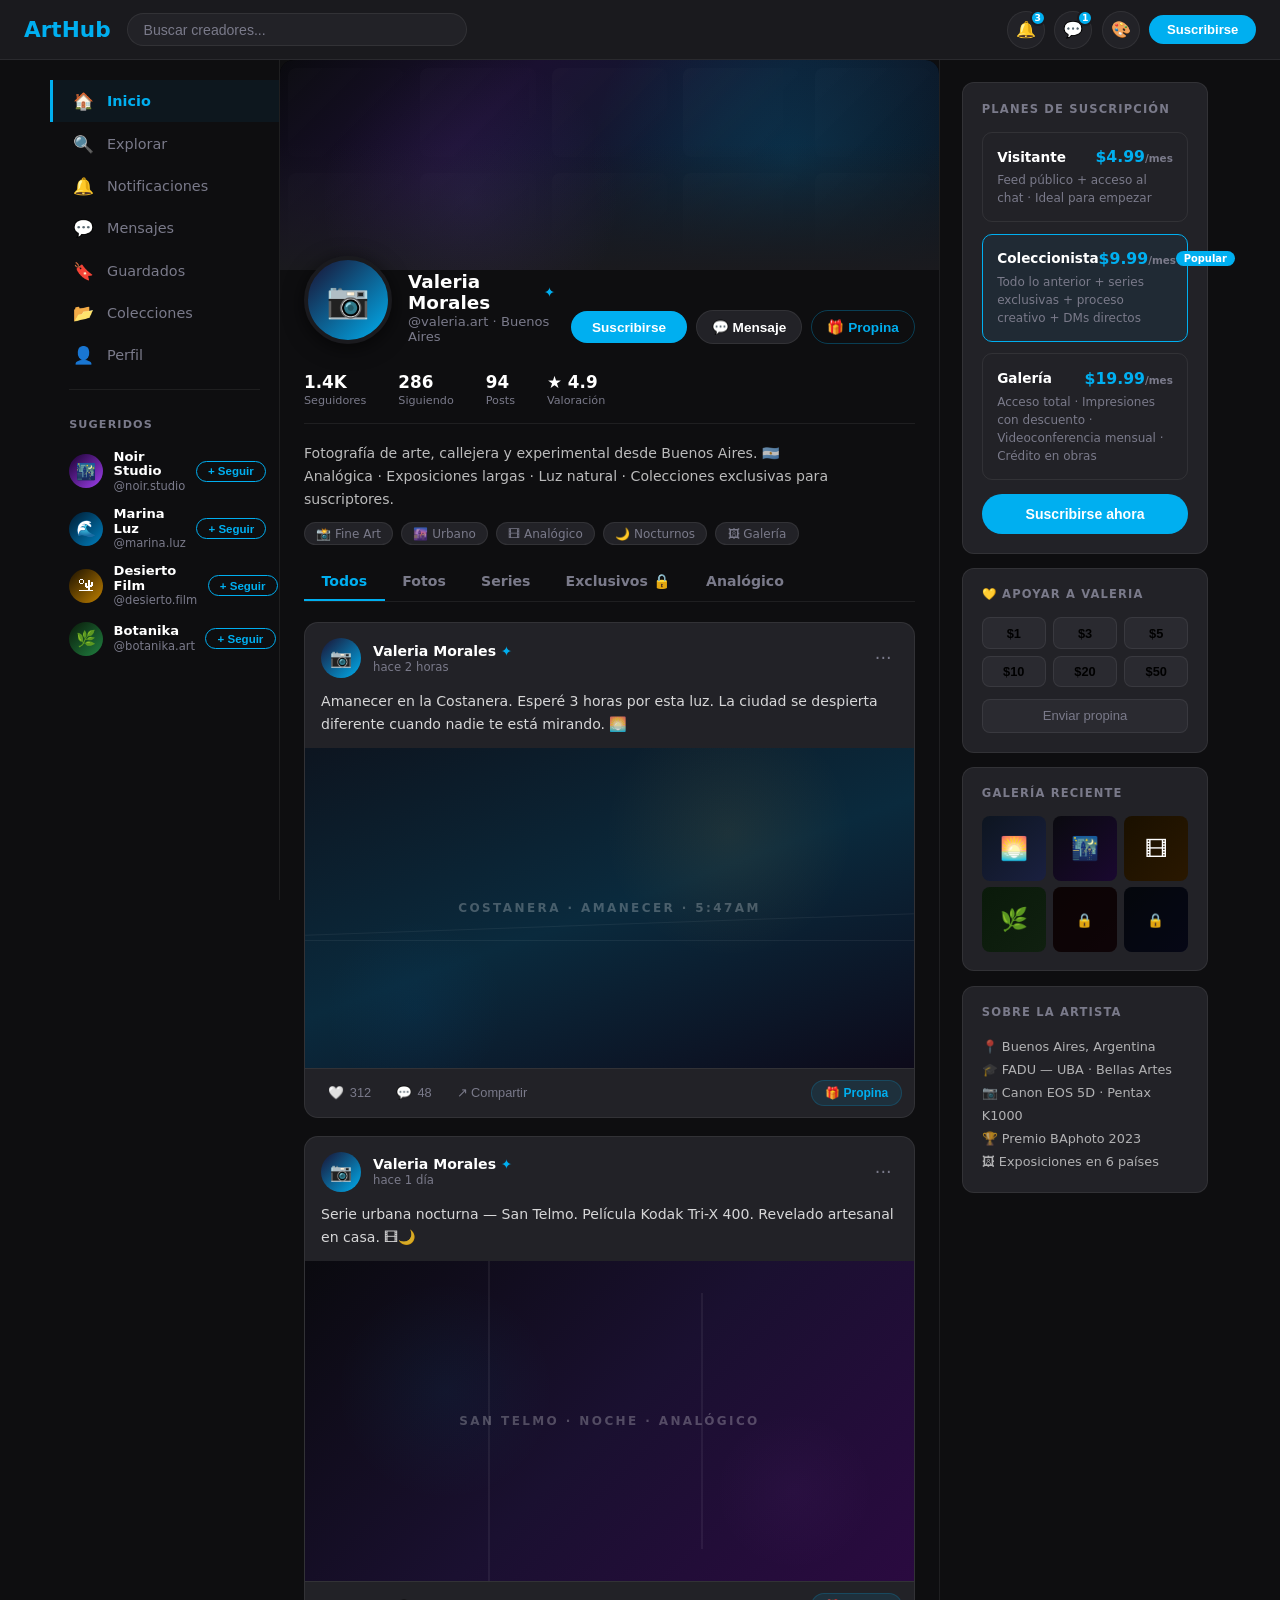
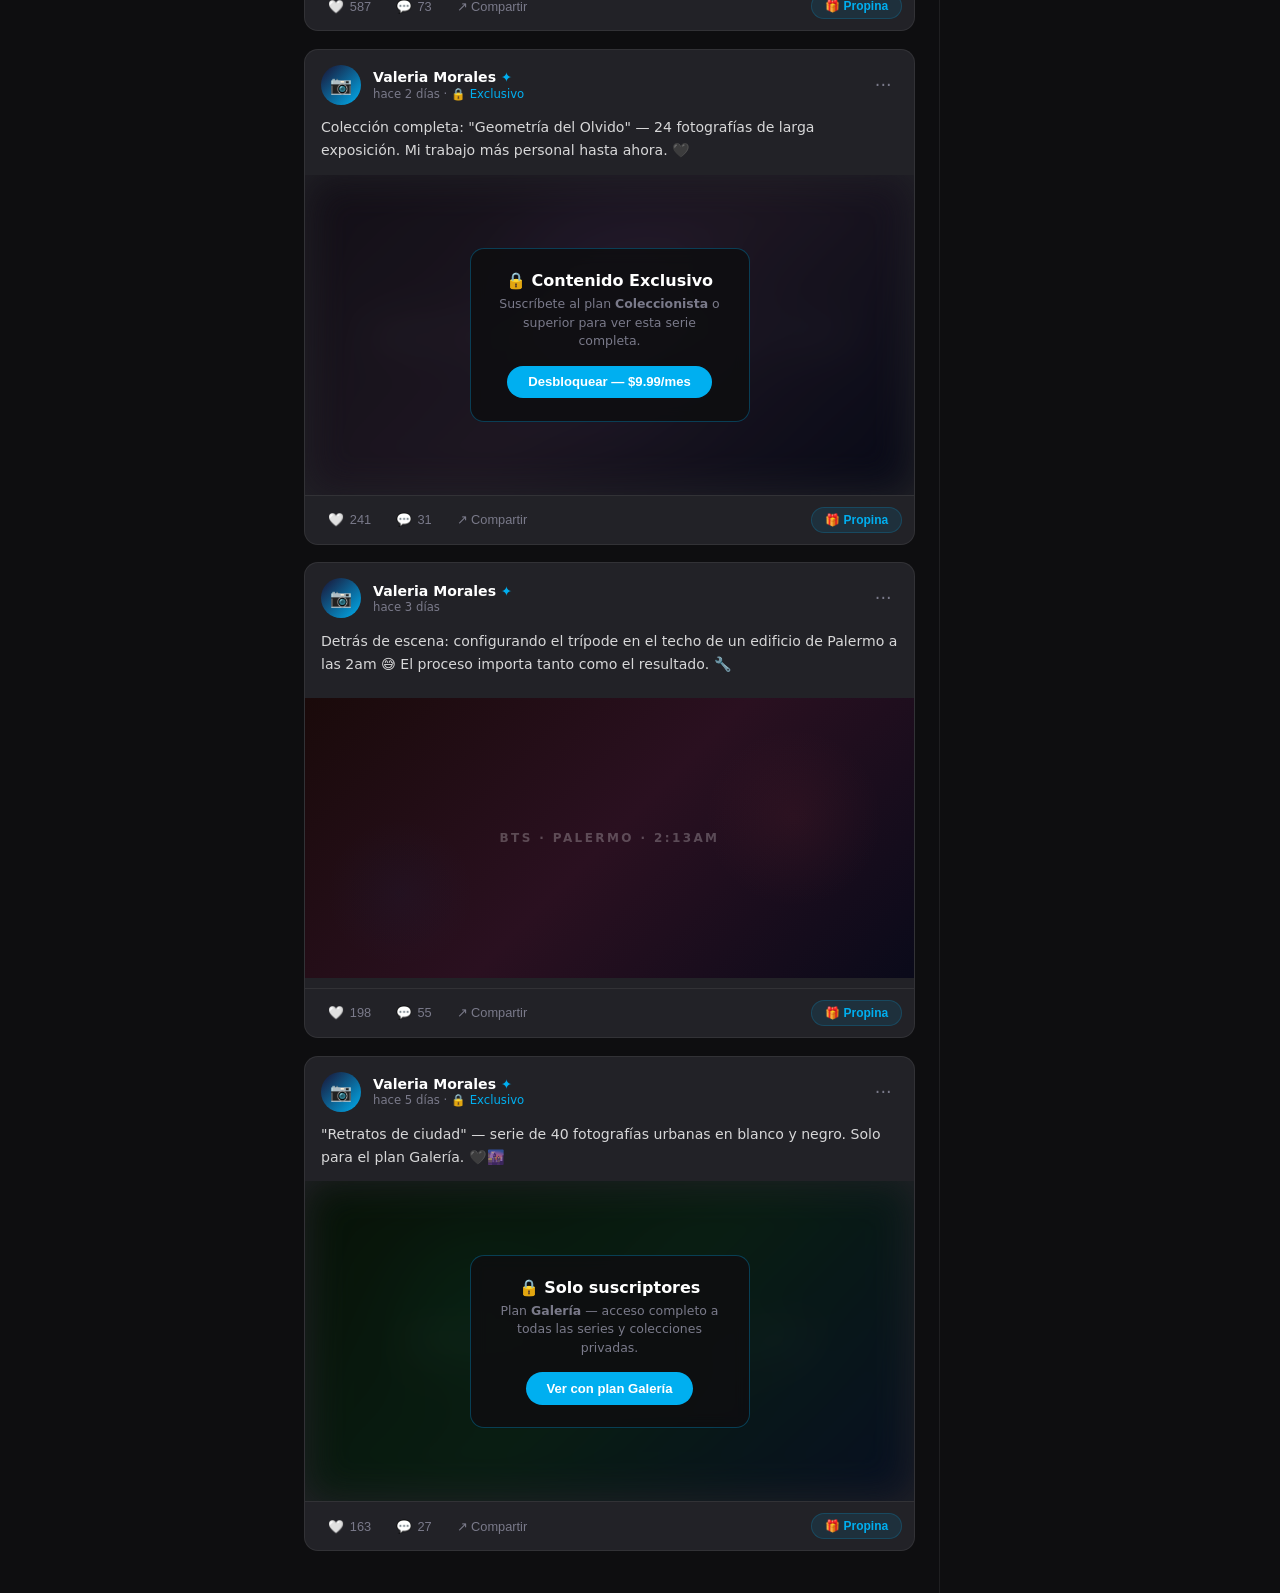
==== commit 8d259955: "Rediseño completo: plataforma ArtHub para fotógrafo/artista Reemplaza contenido de cervezas con perf" ====
--- a/index.html
+++ b/index.html
@@ -1,45 +1,26 @@
 <!DOCTYPE html>
 <html lang="es">
 <head>
-  <meta charset="UTF-8"/>
-  <meta name="viewport" content="width=device-width, initial-scale=1.0"/>
-  <title>KapacFans — Cerveza Artesanal Exclusiva</title>
-  <link rel="stylesheet" href="css/style.css"/>
+  <meta charset="UTF-8" />
+  <meta name="viewport" content="width=device-width, initial-scale=1.0" />
+  <title>ArtHub — Valeria Morales</title>
+  <link rel="stylesheet" href="css/style.css" />
 </head>
 <body>
 
-<!-- TOAST -->
-<div class="toast" id="toast"></div>
-
-<!-- MODAL SUSCRIPCIÓN -->
-<div class="modal-overlay" id="modalOverlay">
-  <div class="modal" style="position:relative;">
-    <button class="modal-close" onclick="document.getElementById('modalOverlay').classList.remove('show')">✕</button>
-    <div style="font-size:2.5rem;margin-bottom:.75rem;">🍺</div>
-    <h3>Plan <span id="modalPlan">Cervecero</span></h3>
-    <p>Acceso inmediato a todo el contenido exclusivo, recetas secretas y tu caja mensual de Kapac.</p>
-    <form id="subForm">
-      <input type="text"  placeholder="Tu nombre" required/>
-      <input type="email" placeholder="tu@email.com" required/>
-      <input type="tel"   placeholder="WhatsApp (opcional)"/>
-      <button class="modal-btn" type="submit">🔓 Activar Suscripción</button>
-    </form>
-  </div>
-</div>
-
-<!-- NAV -->
+<!-- ===== NAV ===== -->
 <nav>
-  <div class="nav-logo">KapacFans</div>
-  <input class="nav-search" type="text" placeholder="Buscar cervezas, recetas..."/>
+  <span class="nav-logo">ArtHub</span>
+  <input class="nav-search" type="search" placeholder="Buscar creadores..." />
   <div class="nav-right">
     <div class="nav-icon">🔔<span class="nav-badge">3</span></div>
-    <div class="nav-icon">💬<span class="nav-badge">7</span></div>
-    <div class="nav-icon">🍺</div>
-    <button class="nav-sub-btn" data-sub="Cervecero">Suscribirme</button>
+    <div class="nav-icon">💬<span class="nav-badge">1</span></div>
+    <div class="nav-icon">🎨</div>
+    <button class="nav-sub-btn" data-sub="Coleccionista">Suscribirse</button>
   </div>
 </nav>
 
-<!-- LAYOUT -->
+<!-- ===== LAYOUT ===== -->
 <div class="layout">
 
   <!-- LEFT SIDEBAR -->
@@ -49,39 +30,46 @@
       <li><a href="#"><span class="s-icon">🔍</span> Explorar</a></li>
       <li><a href="#"><span class="s-icon">🔔</span> Notificaciones</a></li>
       <li><a href="#"><span class="s-icon">💬</span> Mensajes</a></li>
-      <li><a href="#"><span class="s-icon">📦</span> Mis Pedidos</a></li>
-      <li><a href="#"><span class="s-icon">❤️</span> Favoritas</a></li>
-      <li><a href="#"><span class="s-icon">⭐</span> Lista de deseos</a></li>
+      <li><a href="#"><span class="s-icon">🔖</span> Guardados</a></li>
+      <li><a href="#"><span class="s-icon">📂</span> Colecciones</a></li>
+      <li><a href="#"><span class="s-icon">👤</span> Perfil</a></li>
     </ul>
-
     <div class="sidebar-divider"></div>
-
     <div class="sidebar-suggested">
-      <div class="sug-title">Nuevos Lotes</div>
+      <div class="sug-title">Sugeridos</div>
 
       <div class="sug-item">
-        <div class="sug-avatar" style="background:linear-gradient(135deg,#2e1c08,#8a5c14)">🌾</div>
-        <div>
-          <div class="sug-name">Dorada Verano</div>
-          <div class="sug-handle">Edición limitada</div>
+        <div class="sug-ava" style="background:linear-gradient(135deg,#1a0030,#a040f0)">🌃</div>
+        <div>
+          <div class="sug-name">Noir Studio</div>
+          <div class="sug-handle">@noir.studio</div>
         </div>
         <button class="sug-follow">+ Seguir</button>
       </div>
 
       <div class="sug-item">
-        <div class="sug-avatar" style="background:linear-gradient(135deg,#0d0500,#3d1500)">☕</div>
-        <div>
-          <div class="sug-name">Negra Imperial</div>
-          <div class="sug-handle">Solo 200 botellas</div>
+        <div class="sug-ava" style="background:linear-gradient(135deg,#001a30,#0080c0)">🌊</div>
+        <div>
+          <div class="sug-name">Marina Luz</div>
+          <div class="sug-handle">@marina.luz</div>
         </div>
         <button class="sug-follow">+ Seguir</button>
       </div>
 
       <div class="sug-item">
-        <div class="sug-avatar" style="background:linear-gradient(135deg,#1a2e08,#4a8c14)">🍋</div>
-        <div>
-          <div class="sug-name">Trigo Citrus</div>
-          <div class="sug-handle">Nueva receta 2024</div>
+        <div class="sug-ava" style="background:linear-gradient(135deg,#1a1000,#c08000)">🏜</div>
+        <div>
+          <div class="sug-name">Desierto Film</div>
+          <div class="sug-handle">@desierto.film</div>
+        </div>
+        <button class="sug-follow">+ Seguir</button>
+      </div>
+
+      <div class="sug-item">
+        <div class="sug-ava" style="background:linear-gradient(135deg,#0a1a0a,#208040)">🌿</div>
+        <div>
+          <div class="sug-name">Botanika</div>
+          <div class="sug-handle">@botanika.art</div>
         </div>
         <button class="sug-follow">+ Seguir</button>
       </div>
@@ -91,293 +79,355 @@
   <!-- MAIN FEED -->
   <main class="main-feed">
 
-    <!-- CREATOR HEADER -->
+    <!-- COVER -->
     <div class="creator-cover">
-      <div class="creator-cover-text">🍺🌾☕🔥🍋👑🍺🌾</div>
-    </div>
-
-    <div class="creator-profile-row">
-      <div class="creator-avatar">🍺</div>
-      <div class="creator-meta">
-        <div class="creator-name">Kapac Beer <span class="verified">✓</span></div>
-        <div class="creator-handle">@kapacbeer · Maestro Cervecero</div>
-      </div>
-      <div class="creator-actions">
-        <button class="btn-tip" data-sub="Propina">💰 Tip</button>
+      <div class="cover-photo">
+        <div class="cover-shapes">
+          <div class="cover-shape"></div><div class="cover-shape"></div>
+          <div class="cover-shape"></div><div class="cover-shape"></div>
+          <div class="cover-shape"></div><div class="cover-shape"></div>
+          <div class="cover-shape"></div><div class="cover-shape"></div>
+          <div class="cover-shape"></div><div class="cover-shape"></div>
+        </div>
+        <div class="cover-overlay"></div>
+      </div>
+    </div>
+
+    <!-- PROFILE ROW -->
+    <div class="profile-row">
+      <div class="profile-ava">📷</div>
+      <div class="profile-meta">
+        <div class="profile-name">Valeria Morales <span class="verified">✦</span></div>
+        <div class="profile-handle">@valeria.art · Buenos Aires</div>
+      </div>
+      <div class="profile-actions">
+        <button class="btn-sub-main" data-sub="Coleccionista">Suscribirse</button>
         <button class="btn-msg">💬 Mensaje</button>
-        <button class="btn-sub-main" data-sub="Cervecero">Suscribirse</button>
-      </div>
-    </div>
-
-    <div class="creator-stats">
-      <div class="cs"><div class="cs-num">247</div><div class="cs-label">Posts</div></div>
-      <div class="cs"><div class="cs-num">3.2K</div><div class="cs-label">Fans</div></div>
-      <div class="cs"><div class="cs-num">48K</div><div class="cs-label">Likes</div></div>
-      <div class="cs"><div class="cs-num">12</div><div class="cs-label">Recetas</div></div>
-    </div>
-
-    <div class="creator-bio">
-      Maestro cervecero con 12 años de experiencia 🌾 Aquí comparto lo que NUNCA verás en una cervecería normal: recetas secretas, el proceso real, lanzamientos exclusivos y cosas que harían llorar a las cervezas industriales 😂🍺
-    </div>
-    <div class="creator-links">
-      <span class="creator-link">📍 Lima, Perú</span>
-      <span class="creator-link">🌐 kapacbeer.com</span>
-      <span class="creator-link">📦 Envíos a todo el país</span>
+        <button class="btn-tip">🎁 Propina</button>
+      </div>
+    </div>
+
+    <!-- STATS -->
+    <div class="profile-stats">
+      <div class="ps"><div class="ps-num">1.4K</div><div class="ps-label">Seguidores</div></div>
+      <div class="ps"><div class="ps-num">286</div><div class="ps-label">Siguiendo</div></div>
+      <div class="ps"><div class="ps-num">94</div><div class="ps-label">Posts</div></div>
+      <div class="ps"><div class="ps-num">★ 4.9</div><div class="ps-label">Valoración</div></div>
+    </div>
+
+    <p class="profile-bio">
+      Fotografía de arte, callejera y experimental desde Buenos Aires. 🇦🇷<br>
+      Analógica · Exposiciones largas · Luz natural · Colecciones exclusivas para suscriptores.
+    </p>
+    <div class="profile-tags">
+      <span class="ptag">📸 Fine Art</span>
+      <span class="ptag">🌆 Urbano</span>
+      <span class="ptag">🎞 Analógico</span>
+      <span class="ptag">🌙 Nocturnos</span>
+      <span class="ptag">🖼 Galería</span>
     </div>
 
     <!-- TABS -->
     <div class="feed-tabs">
-      <div class="feed-tab active">Todo</div>
-      <div class="feed-tab">📸 Fotos</div>
-      <div class="feed-tab">🎥 Videos</div>
-      <div class="feed-tab">🔒 Exclusivo</div>
-      <div class="feed-tab">🌾 Recetas</div>
-    </div>
-
-    <!-- POST 1 — FREE -->
-    <div class="post">
+      <div class="feed-tab active">Todos</div>
+      <div class="feed-tab">Fotos</div>
+      <div class="feed-tab">Series</div>
+      <div class="feed-tab">Exclusivos 🔒</div>
+      <div class="feed-tab">Analógico</div>
+    </div>
+
+    <!-- POST 1 — public -->
+    <article class="post">
       <div class="post-header">
-        <div class="post-avatar">🍺</div>
-        <div>
-          <div class="post-author">Kapac Beer <span class="verified" style="color:var(--blue)">✓</span></div>
+        <div class="post-ava">📷</div>
+        <div>
+          <div class="post-author">Valeria Morales <span class="verified">✦</span></div>
           <div class="post-time">hace 2 horas</div>
         </div>
-        <div class="post-more">···</div>
-      </div>
-      <div class="post-text">
-        Acaba de terminar el lote #47 de nuestra <strong>Dorada Verano</strong> ☀️ Esta vez agregamos un toque de lima y el resultado es… perturbadoramente bueno. Los fans del plan Cervecero la reciben la próxima semana 📦🍺
-      </div>
-      <div class="post-media" style="background:linear-gradient(135deg,#2e1c08,#8a5c14,#c8930a);">
-        <div class="post-media-inner">🌾🍺☀️</div>
+        <span class="post-more">···</span>
+      </div>
+      <p class="post-text">
+        Amanecer en la Costanera. Esperé 3 horas por esta luz. La ciudad se despierta diferente cuando nadie te está mirando. 🌅
+      </p>
+      <div class="post-media">
+        <div class="post-media-inner">
+          <div class="photo-art pa-2" style="width:100%;min-height:320px">
+            <div class="pa-circle" style="background:radial-gradient(circle,rgba(255,180,60,.25),transparent 70%);top:-40px;right:60px;width:250px;height:250px"></div>
+            <div class="pa-circle" style="background:radial-gradient(circle,rgba(0,120,200,.2),transparent 70%);bottom:-30px;left:20px;width:180px;height:180px"></div>
+            <div class="pa-line" style="width:100%;height:1px;top:55%;transform:rotate(-2deg)"></div>
+            <div class="pa-line" style="width:100%;height:1px;top:60%"></div>
+            <div class="pa-text-art">Costanera · Amanecer · 5:47am</div>
+          </div>
+        </div>
       </div>
       <div class="post-footer">
         <button class="post-action like-btn">
           <span class="icon">🤍</span>
-          <span class="like-count" data-n="1847">1847</span>
+          <span class="like-count" data-n="312">312</span>
         </button>
-        <button class="post-action comment-btn">
-          <span class="icon">💬</span> 203
-        </button>
-        <button class="post-action">
-          <span class="icon">↗️</span> Compartir
-        </button>
-        <button class="post-tip-btn">💰 Tip</button>
-      </div>
-    </div>
-
-    <!-- POST 2 — FREE VIDEO -->
-    <div class="post">
+        <button class="post-action comment-btn">💬 <span>48</span></button>
+        <button class="post-action">↗ Compartir</button>
+        <button class="post-tip-btn">🎁 Propina</button>
+      </div>
+    </article>
+
+    <!-- POST 2 — public -->
+    <article class="post">
       <div class="post-header">
-        <div class="post-avatar">🍺</div>
-        <div>
-          <div class="post-author">Kapac Beer <span class="verified" style="color:var(--blue)">✓</span></div>
+        <div class="post-ava">📷</div>
+        <div>
+          <div class="post-author">Valeria Morales <span class="verified">✦</span></div>
           <div class="post-time">hace 1 día</div>
         </div>
-        <div class="post-more">···</div>
-      </div>
-      <div class="post-text">
-        🎥 El momento más satisfactorio de toda la semana: abrir el fermentador y ver la espuma perfecta. 18 días fermentando la <strong>Negra Imperial</strong> y está LISTA. Olor a café, chocolate y pura gloria artesanal ☕🍫
-      </div>
-      <div class="post-media" style="background:linear-gradient(135deg,#0d0500,#3d1500,#1a0808);">
-        <div class="post-media-inner">☕🍫🍺</div>
+        <span class="post-more">···</span>
+      </div>
+      <p class="post-text">
+        Serie urbana nocturna — San Telmo. Película Kodak Tri-X 400. Revelado artesanal en casa. 🎞🌙
+      </p>
+      <div class="post-media">
+        <div class="post-media-inner">
+          <div class="photo-art pa-1" style="width:100%;min-height:320px">
+            <div class="pa-circle" style="background:radial-gradient(circle,rgba(0,175,240,.18),transparent 70%);top:20px;left:30px;width:220px;height:220px"></div>
+            <div class="pa-circle" style="background:radial-gradient(circle,rgba(200,100,255,.12),transparent 70%);bottom:10px;right:40px;width:160px;height:160px"></div>
+            <div class="pa-line" style="width:2px;height:100%;left:30%;top:0"></div>
+            <div class="pa-line" style="width:2px;height:80%;left:65%;top:10%"></div>
+            <div class="pa-text-art">San Telmo · Noche · Analógico</div>
+          </div>
+        </div>
       </div>
       <div class="post-footer">
         <button class="post-action like-btn">
           <span class="icon">🤍</span>
-          <span class="like-count" data-n="2341">2341</span>
+          <span class="like-count" data-n="587">587</span>
         </button>
-        <button class="post-action comment-btn">
-          <span class="icon">💬</span> 418
-        </button>
-        <button class="post-action">
-          <span class="icon">↗️</span> Compartir
-        </button>
-        <button class="post-tip-btn">💰 Tip</button>
-      </div>
-    </div>
+        <button class="post-action comment-btn">💬 <span>73</span></button>
+        <button class="post-action">↗ Compartir</button>
+        <button class="post-tip-btn">🎁 Propina</button>
+      </div>
+    </article>
 
     <!-- POST 3 — LOCKED -->
-    <div class="post">
+    <article class="post">
       <div class="post-header">
-        <div class="post-avatar">🍺</div>
-        <div>
-          <div class="post-author">Kapac Beer <span class="verified" style="color:var(--blue)">✓</span></div>
-          <div class="post-time">hace 2 días</div>
-        </div>
-        <div class="post-more">···</div>
-      </div>
-      <div class="post-text">
-        🔒 La receta <strong>COMPLETA</strong> de la Kapac Negra Imperial que ganó el premio nacional 2023. Con cantidades exactas, tiempos, temperaturas y el ingrediente secreto que nadie sabe... 🤫
-      </div>
-      <div class="post-media locked" style="background:linear-gradient(135deg,#0d0500,#3d1500);">
-        <div class="post-media-inner">📋🌾⚗️</div>
+        <div class="post-ava">📷</div>
+        <div>
+          <div class="post-author">Valeria Morales <span class="verified">✦</span></div>
+          <div class="post-time">hace 2 días · <span style="color:var(--blue)">🔒 Exclusivo</span></div>
+        </div>
+        <span class="post-more">···</span>
+      </div>
+      <p class="post-text">
+        Colección completa: "Geometría del Olvido" — 24 fotografías de larga exposición. Mi trabajo más personal hasta ahora. 🖤
+      </p>
+      <div class="post-media locked">
+        <div class="post-media-inner">
+          <div class="photo-art pa-5" style="width:100%;min-height:320px">
+            <div class="pa-circle" style="background:radial-gradient(circle,rgba(150,100,255,.3),transparent 70%);top:-20px;left:50%;transform:translateX(-50%);width:300px;height:300px"></div>
+            <div class="pa-line" style="width:100%;height:1px;top:40%"></div>
+            <div class="pa-line" style="width:100%;height:1px;top:60%"></div>
+            <div class="pa-text-art">Geometría del Olvido · Serie Exclusiva · 24 fotos</div>
+          </div>
+        </div>
         <div class="lock-overlay">
-          <div class="lock-overlay-box">
+          <div class="lock-box">
             <h4>🔒 Contenido Exclusivo</h4>
-            <p>Suscríbete para ver la receta completa y todos los secretos de la Kapac Negra Imperial</p>
-            <button class="unlock-btn" data-sub="Cervecero">Desbloquear — $9.99/mes</button>
+            <p>Suscríbete al plan <strong>Coleccionista</strong> o superior para ver esta serie completa.</p>
+            <button class="unlock-btn">Desbloquear — $9.99/mes</button>
           </div>
         </div>
       </div>
       <div class="post-footer">
         <button class="post-action like-btn">
           <span class="icon">🤍</span>
-          <span class="like-count" data-n="3102">3102</span>
+          <span class="like-count" data-n="241">241</span>
         </button>
-        <button class="post-action comment-btn">
-          <span class="icon">💬</span> 567
-        </button>
-        <button class="post-action">
-          <span class="icon">↗️</span> Compartir
-        </button>
-        <button class="post-tip-btn">💰 Tip</button>
-      </div>
-    </div>
-
-    <!-- POST 4 — LOCKED VIDEO -->
-    <div class="post">
+        <button class="post-action comment-btn">💬 <span>31</span></button>
+        <button class="post-action">↗ Compartir</button>
+        <button class="post-tip-btn">🎁 Propina</button>
+      </div>
+    </article>
+
+    <!-- POST 4 — public, behind the scenes -->
+    <article class="post">
       <div class="post-header">
-        <div class="post-avatar">🍺</div>
-        <div>
-          <div class="post-author">Kapac Beer <span class="verified" style="color:var(--blue)">✓</span></div>
+        <div class="post-ava">📷</div>
+        <div>
+          <div class="post-author">Valeria Morales <span class="verified">✦</span></div>
           <div class="post-time">hace 3 días</div>
         </div>
-        <div class="post-more">···</div>
-      </div>
-      <div class="post-text">
-        🎥 47 minutos del proceso COMPLETO de elaboración del lote #46. Sin cortes, sin edición, todo el proceso real de la cervecería. Incluye el momento en que casi se nos arruina el lote por un error de temperatura 😬🌡️
-      </div>
-      <div class="post-media locked" style="background:linear-gradient(135deg,#1a0808,#8a1414);">
-        <div class="post-media-inner">🎥🌡️🍺</div>
-        <div class="lock-overlay">
-          <div class="lock-overlay-box">
-            <h4>🎥 Video Exclusivo — 47 min</h4>
-            <p>Solo disponible para suscriptores del plan Maestro o superior</p>
-            <button class="unlock-btn" data-sub="Maestro">Ver ahora — Plan Maestro</button>
+        <span class="post-more">···</span>
+      </div>
+      <p class="post-text">
+        Detrás de escena: configurando el trípode en el techo de un edificio de Palermo a las 2am 😅 El proceso importa tanto como el resultado. 🔧
+      </p>
+      <div class="post-media">
+        <div class="post-media-inner">
+          <div class="photo-art pa-3" style="width:100%;min-height:280px">
+            <div class="pa-circle" style="background:radial-gradient(circle,rgba(255,80,80,.2),transparent 70%);top:30px;right:30px;width:180px;height:180px"></div>
+            <div class="pa-circle" style="background:radial-gradient(circle,rgba(0,100,200,.15),transparent 70%);bottom:10px;left:20px;width:150px;height:150px"></div>
+            <div class="pa-text-art">BTS · Palermo · 2:13am</div>
           </div>
         </div>
       </div>
       <div class="post-footer">
         <button class="post-action like-btn">
           <span class="icon">🤍</span>
-          <span class="like-count" data-n="4789">4789</span>
+          <span class="like-count" data-n="198">198</span>
         </button>
-        <button class="post-action comment-btn">
-          <span class="icon">💬</span> 892
-        </button>
-        <button class="post-action">
-          <span class="icon">↗️</span> Compartir
-        </button>
-        <button class="post-tip-btn">💰 Tip</button>
-      </div>
-    </div>
-
-    <!-- POST 5 — FREE -->
-    <div class="post">
+        <button class="post-action comment-btn">💬 <span>55</span></button>
+        <button class="post-action">↗ Compartir</button>
+        <button class="post-tip-btn">🎁 Propina</button>
+      </div>
+    </article>
+
+    <!-- POST 5 — LOCKED -->
+    <article class="post">
       <div class="post-header">
-        <div class="post-avatar">🍺</div>
-        <div>
-          <div class="post-author">Kapac Beer <span class="verified" style="color:var(--blue)">✓</span></div>
-          <div class="post-time">hace 5 días</div>
-        </div>
-        <div class="post-more">···</div>
-      </div>
-      <div class="post-text">
-        Pregunta del día: ¿con qué comida maridarías una IPA bien lupulada? 🌺 Yo digo burger con queso azul. El amargor corta perfecto la grasa. Pero quiero saber qué dicen ustedes 👇🔥
-      </div>
-      <div class="post-media" style="background:linear-gradient(135deg,#1a0808,#8a1414,#d42020);">
-        <div class="post-media-inner">🔥🌺🍔</div>
+        <div class="post-ava">📷</div>
+        <div>
+          <div class="post-author">Valeria Morales <span class="verified">✦</span></div>
+          <div class="post-time">hace 5 días · <span style="color:var(--blue)">🔒 Exclusivo</span></div>
+        </div>
+        <span class="post-more">···</span>
+      </div>
+      <p class="post-text">
+        "Retratos de ciudad" — serie de 40 fotografías urbanas en blanco y negro. Solo para el plan Galería. 🖤🌆
+      </p>
+      <div class="post-media locked">
+        <div class="post-media-inner">
+          <div class="photo-art pa-4" style="width:100%;min-height:320px">
+            <div class="pa-circle" style="background:radial-gradient(circle,rgba(0,200,120,.2),transparent 70%);top:20px;left:60px;width:200px;height:200px"></div>
+            <div class="pa-line" style="width:70%;height:2px;bottom:35%;left:15%"></div>
+            <div class="pa-text-art">Retratos de Ciudad · Serie B/N · 40 fotos</div>
+          </div>
+        </div>
+        <div class="lock-overlay">
+          <div class="lock-box">
+            <h4>🔒 Solo suscriptores</h4>
+            <p>Plan <strong>Galería</strong> — acceso completo a todas las series y colecciones privadas.</p>
+            <button class="unlock-btn">Ver con plan Galería</button>
+          </div>
+        </div>
       </div>
       <div class="post-footer">
         <button class="post-action like-btn">
           <span class="icon">🤍</span>
-          <span class="like-count" data-n="1203">1203</span>
+          <span class="like-count" data-n="163">163</span>
         </button>
-        <button class="post-action comment-btn">
-          <span class="icon">💬</span> 341
-        </button>
-        <button class="post-action">
-          <span class="icon">↗️</span> Compartir
-        </button>
-        <button class="post-tip-btn">💰 Tip</button>
-      </div>
-    </div>
+        <button class="post-action comment-btn">💬 <span>27</span></button>
+        <button class="post-action">↗ Compartir</button>
+        <button class="post-tip-btn">🎁 Propina</button>
+      </div>
+    </article>
 
   </main>
 
   <!-- RIGHT SIDEBAR -->
   <aside class="right-sidebar">
 
-    <!-- PLANES -->
-    <div class="sub-card">
-      <div class="sub-card-title">🔓 Planes de Suscripción</div>
-
-      <div class="sub-tier" onclick="document.getElementById('modalPlan').textContent='Curioso';document.getElementById('modalOverlay').classList.add('show')">
-        <div class="tier-top">
-          <span class="tier-name">🌱 Curioso</span>
-          <span class="tier-price">$4.99<span style="font-size:.7rem;color:var(--muted)">/mes</span></span>
-        </div>
-        <div class="tier-desc">Recetas básicas, newsletter, 5% descuento en tienda</div>
-      </div>
-
-      <div class="sub-tier popular" onclick="document.getElementById('modalPlan').textContent='Cervecero';document.getElementById('modalOverlay').classList.add('show')">
-        <div class="tier-top">
-          <span class="tier-name">🍺 Cervecero <span class="tier-badge">Popular</span></span>
-          <span class="tier-price">$9.99<span style="font-size:.7rem;color:var(--muted)">/mes</span></span>
-        </div>
-        <div class="tier-desc">Todo desbloqueado + caja de 4 botellas exclusivas al mes</div>
-      </div>
-
-      <div class="sub-tier" onclick="document.getElementById('modalPlan').textContent='Maestro';document.getElementById('modalOverlay').classList.add('show')">
-        <div class="tier-top">
-          <span class="tier-name">👑 Maestro</span>
-          <span class="tier-price">$24.99<span style="font-size:.7rem;color:var(--muted)">/mes</span></span>
-        </div>
-        <div class="tier-desc">8 botellas + visita anual + tu nombre en latas edición limitada</div>
-      </div>
-
-      <button class="sub-btn-full" data-sub="Cervecero">Suscribirme ahora</button>
-    </div>
-
-    <!-- TIP -->
-    <div class="tip-card">
-      <div class="tip-title">💰 Enviar Propina</div>
+    <!-- SUBSCRIPTION TIERS -->
+    <div class="side-card">
+      <div class="side-card-title">Planes de suscripción</div>
+
+      <div class="sub-tier">
+        <div class="tier-row">
+          <span class="tier-name">Visitante</span>
+          <span class="tier-price">$4.99<small style="font-size:.65rem;color:var(--muted)">/mes</small></span>
+        </div>
+        <div class="tier-desc">Feed público + acceso al chat · Ideal para empezar</div>
+      </div>
+
+      <div class="sub-tier pop">
+        <div class="tier-row">
+          <span class="tier-name">Coleccionista</span>
+          <span class="tier-price">$9.99<small style="font-size:.65rem;color:var(--muted)">/mes</small></span>
+          <span class="tier-badge">Popular</span>
+        </div>
+        <div class="tier-desc">Todo lo anterior + series exclusivas + proceso creativo + DMs directos</div>
+      </div>
+
+      <div class="sub-tier">
+        <div class="tier-row">
+          <span class="tier-name">Galería</span>
+          <span class="tier-price">$19.99<small style="font-size:.65rem;color:var(--muted)">/mes</small></span>
+        </div>
+        <div class="tier-desc">Acceso total · Impresiones con descuento · Videoconferencia mensual · Crédito en obras</div>
+      </div>
+
+      <button class="sub-btn-full" data-sub="Coleccionista">Suscribirse ahora</button>
+    </div>
+
+    <!-- TIP CARD -->
+    <div class="side-card tip-card">
+      <div class="side-card-title">💛 Apoyar a Valeria</div>
       <div class="tip-amounts">
-        <div class="tip-amt">$1</div>
-        <div class="tip-amt">$3</div>
-        <div class="tip-amt">$5</div>
-        <div class="tip-amt">$10</div>
-        <div class="tip-amt">$20</div>
-        <div class="tip-amt">🍺 Otra</div>
+        <button class="tip-amt">$1</button>
+        <button class="tip-amt">$3</button>
+        <button class="tip-amt">$5</button>
+        <button class="tip-amt">$10</button>
+        <button class="tip-amt">$20</button>
+        <button class="tip-amt">$50</button>
       </div>
       <button class="tip-send">Enviar propina</button>
     </div>
 
     <!-- MEDIA GRID PREVIEW -->
-    <div class="sub-card">
-      <div class="sub-card-title">📸 Últimas Fotos</div>
-      <div style="display:grid;grid-template-columns:repeat(3,1fr);gap:.4rem;">
-        <div style="aspect-ratio:1;border-radius:8px;background:linear-gradient(135deg,#2e1c08,#8a5c14);display:flex;align-items:center;justify-content:center;font-size:1.5rem;cursor:pointer;">🌾</div>
-        <div style="aspect-ratio:1;border-radius:8px;background:linear-gradient(135deg,#0d0500,#3d1500);display:flex;align-items:center;justify-content:center;font-size:1.5rem;cursor:pointer;">☕</div>
-        <div style="aspect-ratio:1;border-radius:8px;background:linear-gradient(135deg,#1a2e08,#4a8c14);display:flex;align-items:center;justify-content:center;font-size:1.5rem;cursor:pointer;position:relative;overflow:hidden;">
-          🍋
-          <div style="position:absolute;inset:0;background:rgba(0,0,0,.6);display:flex;align-items:center;justify-content:center;font-size:.8rem;">🔒</div>
-        </div>
-        <div style="aspect-ratio:1;border-radius:8px;background:linear-gradient(135deg,#1a0808,#8a1414);display:flex;align-items:center;justify-content:center;font-size:1.5rem;cursor:pointer;position:relative;overflow:hidden;">
-          🔥
-          <div style="position:absolute;inset:0;background:rgba(0,0,0,.6);display:flex;align-items:center;justify-content:center;font-size:.8rem;">🔒</div>
-        </div>
-        <div style="aspect-ratio:1;border-radius:8px;background:linear-gradient(135deg,#0d0d1a,#3a20a0);display:flex;align-items:center;justify-content:center;font-size:1.5rem;cursor:pointer;position:relative;overflow:hidden;">
-          👑
-          <div style="position:absolute;inset:0;background:rgba(0,0,0,.6);display:flex;align-items:center;justify-content:center;font-size:.8rem;">🔒</div>
-        </div>
-        <div style="aspect-ratio:1;border-radius:8px;background:var(--dark4);border:1px solid var(--border);display:flex;align-items:center;justify-content:center;font-size:.8rem;color:var(--muted);cursor:pointer;">+242</div>
+    <div class="side-card">
+      <div class="side-card-title">Galería reciente</div>
+      <div class="media-grid">
+        <div class="mg-item" style="background:linear-gradient(135deg,#0d1520,#1a2040)">
+          <div style="width:100%;height:100%;display:flex;align-items:center;justify-content:center;font-size:1.4rem">🌅</div>
+        </div>
+        <div class="mg-item" style="background:linear-gradient(135deg,#0a0a0f,#1a0830)">
+          <div style="width:100%;height:100%;display:flex;align-items:center;justify-content:center;font-size:1.4rem">🌃</div>
+        </div>
+        <div class="mg-item" style="background:linear-gradient(135deg,#1a1000,#2a1800)">
+          <div style="width:100%;height:100%;display:flex;align-items:center;justify-content:center;font-size:1.4rem">🎞</div>
+        </div>
+        <div class="mg-item" style="background:linear-gradient(135deg,#0a1a0a,#102010)">
+          <div style="width:100%;height:100%;display:flex;align-items:center;justify-content:center;font-size:1.4rem">🌿</div>
+        </div>
+        <div class="mg-item" style="background:linear-gradient(135deg,#1a0a0a,#200a10)">
+          <div class="mg-lock">🔒</div>
+        </div>
+        <div class="mg-item" style="background:linear-gradient(135deg,#0a0f1a,#0d1030)">
+          <div class="mg-lock">🔒</div>
+        </div>
+      </div>
+    </div>
+
+    <!-- INFO CARD -->
+    <div class="side-card">
+      <div class="side-card-title">Sobre la artista</div>
+      <div style="font-size:.8rem;color:rgba(255,255,255,.65);line-height:1.8">
+        📍 Buenos Aires, Argentina<br>
+        🎓 FADU — UBA · Bellas Artes<br>
+        📷 Canon EOS 5D · Pentax K1000<br>
+        🏆 Premio BAphoto 2023<br>
+        🖼 Exposiciones en 6 países
       </div>
     </div>
 
   </aside>
-
-</div><!-- /layout -->
+</div>
+
+<!-- ===== MODAL ===== -->
+<div class="modal-overlay" id="modalOverlay">
+  <div class="modal">
+    <button class="modal-close-btn" id="modalClose">✕</button>
+    <h3>🎨 Plan <span id="modalPlan">Coleccionista</span></h3>
+    <p>Accede a contenido exclusivo de Valeria Morales y apoya su trabajo artístico directamente.</p>
+    <form id="subForm">
+      <input type="email" placeholder="tu@email.com" required />
+      <input type="text"  placeholder="Nombre en la tarjeta" required />
+      <input type="text"  placeholder="Número de tarjeta" required maxlength="19" />
+      <button type="submit" class="modal-btn">Activar suscripción 🔓</button>
+    </form>
+  </div>
+</div>
+
+<!-- ===== TOAST ===== -->
+<div class="toast" id="toast"></div>
 
 <script src="js/app.js"></script>
 </body>
--- a/css/style.css
+++ b/css/style.css
@@ -1,17 +1,16 @@
 *, *::before, *::after { box-sizing: border-box; margin: 0; padding: 0; }
 
 :root {
-  --blue:    #00aff0;
-  --blue-dk: #008fcc;
-  --blue-lt: #33c3f5;
-  --dark:    #0e0e10;
-  --dark2:   #1a1a1e;
-  --dark3:   #222227;
-  --dark4:   #2a2a30;
-  --text:    #ffffff;
-  --muted:   #8a8a99;
-  --border:  rgba(255,255,255,.07);
-  --font:    'Segoe UI', system-ui, sans-serif;
+  --blue:   #00aff0;
+  --blue-dk:#008fcc;
+  --dark:   #0e0e10;
+  --dark2:  #1a1a1e;
+  --dark3:  #222227;
+  --dark4:  #2a2a30;
+  --text:   #ffffff;
+  --muted:  #7a7a8a;
+  --border: rgba(255,255,255,.07);
+  --font:   'Segoe UI', system-ui, sans-serif;
 }
 
 html { scroll-behavior: smooth; }
@@ -24,341 +23,270 @@
 /* ===== NAV ===== */
 nav {
   position: sticky; top: 0; z-index: 100;
-  background: var(--dark2);
-  border-bottom: 1px solid var(--border);
-  display: flex; align-items: center;
-  padding: 0 1.5rem; height: 60px; gap: 1rem;
-}
-
-.nav-logo {
-  font-size: 1.4rem; font-weight: 900; letter-spacing: -.02em;
-  color: var(--blue); margin-right: .5rem;
-}
-
+  background: var(--dark2); border-bottom: 1px solid var(--border);
+  display: flex; align-items: center; padding: 0 1.5rem; height: 60px; gap: 1rem;
+}
+.nav-logo { font-size: 1.35rem; font-weight: 900; color: var(--blue); }
 .nav-search {
-  flex: 1; max-width: 360px;
-  background: var(--dark3); border: 1px solid var(--border);
-  border-radius: 50px; padding: .45rem 1rem;
-  font-size: .88rem; color: var(--text); outline: none;
+  flex: 1; max-width: 340px; background: var(--dark3);
+  border: 1px solid var(--border); border-radius: 50px;
+  padding: .45rem 1rem; font-size: .88rem; color: var(--text); outline: none;
   transition: border-color .2s;
 }
-.nav-search:focus { border-color: rgba(0,175,240,.35); }
+.nav-search:focus { border-color: rgba(0,175,240,.4); }
 .nav-search::placeholder { color: var(--muted); }
-
 .nav-right { margin-left: auto; display: flex; align-items: center; gap: .6rem; }
-
 .nav-icon {
   width: 38px; height: 38px; border-radius: 50%;
   background: var(--dark3); border: 1px solid var(--border);
   display: flex; align-items: center; justify-content: center;
-  font-size: 1rem; cursor: pointer; transition: background .2s;
-  position: relative;
+  font-size: 1rem; cursor: pointer; position: relative; transition: background .2s;
 }
 .nav-icon:hover { background: var(--dark4); }
-
 .nav-badge {
   position: absolute; top: -2px; right: -2px;
   width: 16px; height: 16px; border-radius: 50%;
-  background: var(--blue); font-size: .6rem; font-weight: 700;
+  background: var(--blue); font-size: .58rem; font-weight: 700;
   display: flex; align-items: center; justify-content: center;
   border: 2px solid var(--dark2);
 }
-
 .nav-sub-btn {
   background: var(--blue); color: #fff; border: none;
   padding: .45rem 1.1rem; border-radius: 50px;
-  font-weight: 700; font-size: .82rem; cursor: pointer;
-  transition: background .2s;
+  font-weight: 700; font-size: .82rem; cursor: pointer; transition: background .2s;
 }
 .nav-sub-btn:hover { background: var(--blue-dk); }
 
 /* ===== LAYOUT ===== */
 .layout {
-  display: grid;
-  grid-template-columns: 240px 1fr 300px;
-  gap: 0;
-  max-width: 1200px;
-  margin: 0 auto;
+  display: grid; grid-template-columns: 230px 1fr 290px;
+  max-width: 1180px; margin: 0 auto;
   min-height: calc(100vh - 60px);
 }
 
 /* ===== LEFT SIDEBAR ===== */
 .left-sidebar {
-  border-right: 1px solid var(--border);
-  padding: 1.5rem 0;
-  position: sticky; top: 60px;
-  height: calc(100vh - 60px);
-  overflow-y: auto;
-}
-
+  border-right: 1px solid var(--border); padding: 1.25rem 0;
+  position: sticky; top: 60px; height: calc(100vh - 60px); overflow-y: auto;
+}
 .sidebar-menu { list-style: none; }
 .sidebar-menu li a {
-  display: flex; align-items: center; gap: .85rem;
-  padding: .75rem 1.25rem;
-  font-size: .92rem; font-weight: 500; color: var(--muted);
+  display: flex; align-items: center; gap: .8rem;
+  padding: .7rem 1.2rem; font-size: .9rem; font-weight: 500; color: var(--muted);
   transition: all .15s; border-left: 3px solid transparent;
 }
 .sidebar-menu li a:hover { color: var(--text); background: var(--dark3); }
 .sidebar-menu li a.active { color: var(--blue); border-left-color: var(--blue); background: rgba(0,175,240,.06); font-weight: 600; }
-.sidebar-menu li a .s-icon { font-size: 1.1rem; width: 24px; text-align: center; }
-
-.sidebar-divider { height: 1px; background: var(--border); margin: .75rem 1.25rem; }
-
-.sidebar-suggested { padding: 1rem 1.25rem 0; }
-.sug-title { font-size: .72rem; letter-spacing: .1em; text-transform: uppercase; color: var(--muted); font-weight: 700; margin-bottom: .75rem; }
-
-.sug-item { display: flex; align-items: center; gap: .75rem; padding: .5rem 0; cursor: pointer; }
-.sug-avatar { width: 36px; height: 36px; border-radius: 50%; font-size: 1.2rem; display: flex; align-items: center; justify-content: center; flex-shrink: 0; }
-.sug-name { font-size: .85rem; font-weight: 600; }
-.sug-handle { font-size: .75rem; color: var(--muted); }
-.sug-follow { margin-left: auto; background: none; border: 1.5px solid var(--blue); color: var(--blue); padding: .25rem .75rem; border-radius: 50px; font-size: .75rem; font-weight: 700; cursor: pointer; flex-shrink: 0; }
+.s-icon { font-size: 1.05rem; width: 22px; text-align: center; }
+.sidebar-divider { height: 1px; background: var(--border); margin: .75rem 1.2rem; }
+.sidebar-suggested { padding: 1rem 1.2rem 0; }
+.sug-title { font-size: .7rem; letter-spacing: .1em; text-transform: uppercase; color: var(--muted); font-weight: 700; margin-bottom: .75rem; }
+.sug-item { display: flex; align-items: center; gap: .65rem; padding: .45rem 0; }
+.sug-ava { width: 34px; height: 34px; border-radius: 50%; display: flex; align-items: center; justify-content: center; font-size: 1rem; flex-shrink: 0; }
+.sug-name { font-size: .82rem; font-weight: 600; line-height: 1.1; }
+.sug-handle { font-size: .72rem; color: var(--muted); }
+.sug-follow { margin-left: auto; background: none; border: 1.5px solid var(--blue); color: var(--blue); padding: .22rem .7rem; border-radius: 50px; font-size: .72rem; font-weight: 700; cursor: pointer; flex-shrink: 0; }
 .sug-follow:hover { background: rgba(0,175,240,.1); }
+.sug-follow.done { border-color: var(--muted); color: var(--muted); }
 
 /* ===== MAIN FEED ===== */
 .main-feed { padding: 1.5rem; border-right: 1px solid var(--border); }
 
-/* CREATOR HEADER */
+/* COVER */
 .creator-cover {
-  height: 200px; border-radius: 12px 12px 0 0;
-  display: flex; align-items: center; justify-content: center;
-  font-size: 6rem; position: relative; overflow: hidden;
-  background: linear-gradient(135deg, #0d1a2e, #0a3d50, #0d2e3d);
-  margin: -1.5rem -1.5rem 0;
-}
-
-.creator-cover-text {
+  height: 210px; border-radius: 14px 14px 0 0;
+  overflow: hidden; margin: -1.5rem -1.5rem 0;
+  position: relative;
+  background: #000;
+}
+.cover-photo {
+  width: 100%; height: 100%;
+  background: linear-gradient(135deg, #0a0a0f 0%, #1a1030 30%, #0d1a2e 60%, #0a1520 100%);
+  display: flex; align-items: center; justify-content: center;
+  position: relative; overflow: hidden;
+}
+/* CSS art cover — abstract photography shapes */
+.cover-photo::before {
+  content: '';
+  position: absolute; width: 400px; height: 400px;
+  border-radius: 50%;
+  background: radial-gradient(circle, rgba(0,175,240,.15) 0%, transparent 70%);
+  top: -100px; right: -50px;
+}
+.cover-photo::after {
+  content: '';
+  position: absolute; width: 300px; height: 300px;
+  border-radius: 50%;
+  background: radial-gradient(circle, rgba(120,80,200,.12) 0%, transparent 70%);
+  bottom: -80px; left: 40px;
+}
+.cover-shapes {
   position: absolute; inset: 0;
-  display: flex; align-items: center; justify-content: center;
-  font-size: 5rem; letter-spacing: 1.5rem; opacity: .3;
-}
-
-.creator-profile-row {
+  display: grid; grid-template-columns: repeat(5,1fr);
+  opacity: .18;
+}
+.cover-shape {
+  margin: 8px; border-radius: 8px;
+  background: linear-gradient(135deg, rgba(255,255,255,.1), transparent);
+}
+.cover-overlay {
+  position: absolute; bottom: 0; left: 0; right: 0; height: 60%;
+  background: linear-gradient(to top, var(--dark2), transparent);
+}
+
+/* PROFILE ROW */
+.profile-row {
   display: flex; align-items: flex-end; gap: 1rem;
-  padding: 0 0 1rem;
-  margin-top: -40px; position: relative; z-index: 2;
-}
-
-.creator-avatar {
-  width: 90px; height: 90px; border-radius: 50%;
+  padding: 0 0 1rem; margin-top: -44px; position: relative; z-index: 2;
+}
+.profile-ava {
+  width: 88px; height: 88px; border-radius: 50%;
   border: 4px solid var(--dark2);
-  background: linear-gradient(135deg, #0a3d50, var(--blue));
-  display: flex; align-items: center; justify-content: center;
-  font-size: 2.5rem; flex-shrink: 0;
-}
-
-.creator-meta { flex: 1; padding-top: 2.5rem; }
-.creator-name { font-size: 1.2rem; font-weight: 800; display: flex; align-items: center; gap: .4rem; }
-.verified { color: var(--blue); font-size: .9rem; }
-.creator-handle { font-size: .85rem; color: var(--muted); margin-top: .1rem; }
-
-.creator-actions { display: flex; gap: .6rem; align-items: center; margin-left: auto; padding-top: 2.5rem; }
-
-.btn-sub-main {
-  background: var(--blue); color: #fff; border: none;
-  padding: .55rem 1.4rem; border-radius: 50px;
-  font-weight: 700; font-size: .88rem; cursor: pointer;
-  transition: background .2s;
-}
+  background: linear-gradient(135deg, #1a1030, #00aff0);
+  display: flex; align-items: center; justify-content: center;
+  font-size: 2.2rem; flex-shrink: 0;
+  box-shadow: 0 4px 20px rgba(0,0,0,.6);
+}
+.profile-meta { flex: 1; padding-top: 2.8rem; }
+.profile-name { font-size: 1.15rem; font-weight: 800; display: flex; align-items: center; gap: .4rem; }
+.verified { color: var(--blue); font-size: .85rem; }
+.profile-handle { font-size: .82rem; color: var(--muted); margin-top: .1rem; }
+.profile-actions { display: flex; gap: .55rem; align-items: center; padding-top: 2.8rem; flex-wrap: wrap; }
+.btn-sub-main { background: var(--blue); color: #fff; border: none; padding: .52rem 1.3rem; border-radius: 50px; font-weight: 700; font-size: .85rem; cursor: pointer; transition: background .2s; }
 .btn-sub-main:hover { background: var(--blue-dk); }
-
-.btn-msg {
-  background: var(--dark3); border: 1px solid var(--border);
-  color: var(--text); padding: .55rem 1rem; border-radius: 50px;
-  font-size: .88rem; cursor: pointer; font-weight: 600;
-  transition: background .2s;
-}
+.btn-msg  { background: var(--dark3); border: 1px solid var(--border); color: var(--text); padding: .52rem .95rem; border-radius: 50px; font-size: .85rem; cursor: pointer; font-weight: 600; transition: background .2s; }
 .btn-msg:hover { background: var(--dark4); }
-
-.btn-tip {
-  background: none; border: 1.5px solid rgba(0,175,240,.3);
-  color: var(--blue); padding: .55rem 1rem; border-radius: 50px;
-  font-size: .88rem; cursor: pointer; font-weight: 600;
-  transition: all .2s;
-}
+.btn-tip  { background: none; border: 1.5px solid rgba(0,175,240,.3); color: var(--blue); padding: .52rem .95rem; border-radius: 50px; font-size: .85rem; cursor: pointer; font-weight: 600; transition: all .2s; }
 .btn-tip:hover { background: rgba(0,175,240,.08); }
 
-.creator-stats {
-  display: flex; gap: 2rem; padding: .75rem 0 1rem;
-  border-bottom: 1px solid var(--border); margin-bottom: 1.25rem;
-}
-.cs { text-align: center; }
-.cs-num { font-size: 1.1rem; font-weight: 800; }
-.cs-label { font-size: .72rem; color: var(--muted); margin-top: .1rem; }
-
-.creator-bio { font-size: .9rem; color: rgba(255,255,255,.75); line-height: 1.65; margin-bottom: .75rem; }
-.creator-links { display: flex; gap: .6rem; flex-wrap: wrap; margin-bottom: 1.25rem; }
-.creator-link { font-size: .78rem; color: var(--blue); display: flex; align-items: center; gap: .3rem; }
+/* STATS */
+.profile-stats { display: flex; gap: 2rem; padding: .75rem 0 1rem; border-bottom: 1px solid var(--border); margin-bottom: 1.1rem; }
+.ps { }
+.ps-num { font-size: 1.05rem; font-weight: 800; }
+.ps-label { font-size: .7rem; color: var(--muted); margin-top: .1rem; }
+.profile-bio { font-size: .88rem; color: rgba(255,255,255,.72); line-height: 1.65; margin-bottom: .7rem; }
+.profile-tags { display: flex; gap: .5rem; flex-wrap: wrap; margin-bottom: 1.1rem; }
+.ptag { font-size: .75rem; background: var(--dark3); border: 1px solid var(--border); padding: .2rem .7rem; border-radius: 100px; color: var(--muted); }
 
 /* TABS */
-.feed-tabs { display: flex; border-bottom: 1px solid var(--border); margin-bottom: 1.25rem; }
-.feed-tab {
-  padding: .7rem 1.25rem; font-size: .9rem; font-weight: 600;
-  color: var(--muted); cursor: pointer; border-bottom: 2px solid transparent;
-  transition: all .2s;
-}
+.feed-tabs { display: flex; border-bottom: 1px solid var(--border); margin-bottom: 1.25rem; overflow-x: auto; scrollbar-width: none; }
+.feed-tabs::-webkit-scrollbar { display: none; }
+.feed-tab { flex-shrink: 0; padding: .65rem 1.1rem; font-size: .88rem; font-weight: 600; color: var(--muted); cursor: pointer; border-bottom: 2px solid transparent; transition: all .2s; }
 .feed-tab.active { color: var(--blue); border-bottom-color: var(--blue); }
-.feed-tab:hover { color: var(--text); }
+.feed-tab:hover  { color: var(--text); }
 
 /* POSTS */
-.post {
-  background: var(--dark3); border: 1px solid var(--border);
-  border-radius: 12px; margin-bottom: 1rem; overflow: hidden;
-  transition: border-color .2s;
-}
-.post:hover { border-color: rgba(0,175,240,.2); }
-
-.post-header { display: flex; align-items: center; gap: .75rem; padding: 1rem 1rem .75rem; }
-.post-avatar { width: 42px; height: 42px; border-radius: 50%; font-size: 1.3rem; display: flex; align-items: center; justify-content: center; flex-shrink: 0; background: linear-gradient(135deg, #0a3d50, var(--blue)); }
-.post-author { font-weight: 600; font-size: .9rem; display: flex; align-items: center; gap: .3rem; }
-.post-time { font-size: .75rem; color: var(--muted); margin-top: .1rem; }
-.post-more { margin-left: auto; font-size: 1.1rem; color: var(--muted); cursor: pointer; padding: .25rem; }
-
-.post-text { padding: 0 1rem .75rem; font-size: .9rem; line-height: 1.65; color: rgba(255,255,255,.85); }
+.post { background: var(--dark3); border: 1px solid var(--border); border-radius: 14px; margin-bottom: 1.1rem; overflow: hidden; transition: border-color .2s; }
+.post:hover { border-color: rgba(0,175,240,.18); }
+.post-header { display: flex; align-items: center; gap: .75rem; padding: .95rem 1rem .7rem; }
+.post-ava { width: 40px; height: 40px; border-radius: 50%; display: flex; align-items: center; justify-content: center; font-size: 1.1rem; flex-shrink: 0; background: linear-gradient(135deg, #1a1030, var(--blue)); }
+.post-author { font-weight: 600; font-size: .88rem; display: flex; align-items: center; gap: .3rem; }
+.post-time { font-size: .73rem; color: var(--muted); margin-top: .08rem; }
+.post-more { margin-left: auto; color: var(--muted); cursor: pointer; font-size: 1.1rem; padding: .2rem .4rem; border-radius: 4px; transition: background .15s; }
+.post-more:hover { background: var(--dark4); }
+.post-text { padding: 0 1rem .75rem; font-size: .88rem; line-height: 1.65; color: rgba(255,255,255,.82); }
 
 /* MEDIA */
-.post-media {
-  width: 100%; min-height: 280px;
-  display: flex; align-items: center; justify-content: center;
-  position: relative; overflow: hidden; cursor: pointer;
-}
-
-.post-media-inner {
-  width: 100%; height: 100%; min-height: 280px;
-  display: flex; align-items: center; justify-content: center;
-  font-size: 7rem;
-  transition: filter .3s;
-}
-
-.post-media.locked .post-media-inner { filter: blur(18px); }
-.post-media.locked::after {
-  content: '🔒';
-  position: absolute;
-  font-size: 2.5rem;
-  top: 50%; left: 50%; transform: translate(-50%,-50%);
-}
-
+.post-media { width: 100%; position: relative; overflow: hidden; cursor: pointer; }
+.post-media-inner { width: 100%; min-height: 300px; display: flex; align-items: center; justify-content: center; transition: filter .3s; }
+.post-media.locked .post-media-inner { filter: blur(20px) brightness(.7); }
+
+/* CSS photo art */
+.photo-art {
+  width: 100%; min-height: 300px;
+  position: relative; overflow: hidden;
+  display: flex; align-items: center; justify-content: center;
+}
+.pa-1 { background: linear-gradient(135deg, #0a0a0f, #1a1030, #2a0a40); }
+.pa-2 { background: linear-gradient(160deg, #0d1520, #0a2a3d, #0d0a1a); }
+.pa-3 { background: linear-gradient(135deg, #1a0a0a, #2a1020, #0a0a1a); }
+.pa-4 { background: linear-gradient(135deg, #0a1a0a, #0d2a1a, #0a1530); }
+.pa-5 { background: linear-gradient(135deg, #1a1520, #2a2030, #0a0d20); }
+
+.pa-circle {
+  width: 200px; height: 200px; border-radius: 50%;
+  position: absolute; opacity: .3;
+}
+.pa-line {
+  position: absolute; background: rgba(255,255,255,.06);
+  transform-origin: center;
+}
+.pa-text-art {
+  position: relative; z-index: 2; text-align: center;
+  font-size: .75rem; letter-spacing: .2em; text-transform: uppercase;
+  color: rgba(255,255,255,.25); font-weight: 600;
+}
+
+/* LOCK OVERLAY */
 .lock-overlay {
-  position: absolute; inset: 0;
-  display: flex; flex-direction: column;
-  align-items: center; justify-content: center;
-  gap: .75rem; z-index: 2;
-}
-
-.lock-overlay-box {
-  background: rgba(14,14,16,.85);
-  border: 1px solid rgba(0,175,240,.3);
-  border-radius: 14px; padding: 1.5rem 2rem;
-  text-align: center; backdrop-filter: blur(6px);
-}
-
-.lock-overlay-box h4 { font-size: 1.05rem; font-weight: 700; margin-bottom: .35rem; }
-.lock-overlay-box p  { font-size: .8rem; color: var(--muted); margin-bottom: 1rem; }
-
-.unlock-btn {
-  background: var(--blue); color: #fff; border: none;
-  padding: .6rem 1.5rem; border-radius: 50px;
-  font-weight: 700; font-size: .85rem; cursor: pointer;
-  transition: background .2s;
-}
+  position: absolute; inset: 0; z-index: 3;
+  display: flex; align-items: center; justify-content: center;
+}
+.lock-box {
+  background: rgba(14,14,16,.88); border: 1px solid rgba(0,175,240,.3);
+  border-radius: 14px; padding: 1.4rem 1.75rem; text-align: center;
+  backdrop-filter: blur(8px); max-width: 280px;
+}
+.lock-box h4 { font-size: 1rem; font-weight: 700; margin-bottom: .3rem; }
+.lock-box p  { font-size: .78rem; color: var(--muted); margin-bottom: .9rem; line-height: 1.5; }
+.unlock-btn { background: var(--blue); color: #fff; border: none; padding: .55rem 1.3rem; border-radius: 50px; font-weight: 700; font-size: .82rem; cursor: pointer; transition: background .2s; }
 .unlock-btn:hover { background: var(--blue-dk); }
 
 /* POST FOOTER */
-.post-footer { display: flex; align-items: center; gap: .25rem; padding: .75rem 1rem; border-top: 1px solid var(--border); }
-.post-action {
-  display: flex; align-items: center; gap: .4rem;
-  padding: .4rem .75rem; border-radius: 50px;
-  font-size: .82rem; color: var(--muted); cursor: pointer;
-  transition: all .15s; border: none; background: none;
-}
+.post-footer { display: flex; align-items: center; gap: .15rem; padding: .65rem .75rem; border-top: 1px solid var(--border); flex-wrap: wrap; }
+.post-action { display: flex; align-items: center; gap: .35rem; padding: .38rem .7rem; border-radius: 50px; font-size: .8rem; color: var(--muted); cursor: pointer; transition: all .15s; border: none; background: none; }
 .post-action:hover { background: var(--dark4); color: var(--text); }
 .post-action.liked { color: #ff4d6d; }
-.post-action .icon { font-size: .95rem; }
-.post-tip-btn {
-  margin-left: auto;
-  background: rgba(0,175,240,.1); border: 1px solid rgba(0,175,240,.2);
-  color: var(--blue); padding: .35rem .85rem; border-radius: 50px;
-  font-size: .78rem; font-weight: 700; cursor: pointer;
-  transition: all .2s;
-}
+.post-tip-btn { margin-left: auto; background: rgba(0,175,240,.1); border: 1px solid rgba(0,175,240,.2); color: var(--blue); padding: .32rem .8rem; border-radius: 50px; font-size: .75rem; font-weight: 700; cursor: pointer; transition: all .2s; }
 .post-tip-btn:hover { background: rgba(0,175,240,.2); }
 
 /* ===== RIGHT SIDEBAR ===== */
-.right-sidebar { padding: 1.5rem; }
-
-.sub-card {
-  background: var(--dark3); border: 1px solid var(--border);
-  border-radius: 12px; padding: 1.25rem; margin-bottom: 1rem;
-}
-
-.sub-card-title { font-size: .82rem; font-weight: 700; letter-spacing: .06em; text-transform: uppercase; color: var(--muted); margin-bottom: 1rem; }
-
-.sub-tier {
-  border: 1.5px solid var(--border); border-radius: 10px;
-  padding: 1rem; margin-bottom: .75rem; cursor: pointer;
-  transition: all .2s;
-}
+.right-sidebar { padding: 1.4rem; }
+.side-card { background: var(--dark3); border: 1px solid var(--border); border-radius: 12px; padding: 1.15rem; margin-bottom: .9rem; }
+.side-card-title { font-size: .72rem; font-weight: 700; letter-spacing: .1em; text-transform: uppercase; color: var(--muted); margin-bottom: 1rem; }
+
+/* TIERS */
+.sub-tier { border: 1.5px solid var(--border); border-radius: 10px; padding: .9rem; margin-bottom: .7rem; cursor: pointer; transition: all .2s; }
 .sub-tier:hover { border-color: var(--blue); background: rgba(0,175,240,.04); }
-.sub-tier.popular { border-color: var(--blue); background: rgba(0,175,240,.06); }
-
-.tier-top { display: flex; align-items: center; justify-content: space-between; margin-bottom: .4rem; }
-.tier-name { font-weight: 700; font-size: .88rem; }
-.tier-price { font-size: 1rem; font-weight: 800; color: var(--blue); }
-.tier-desc { font-size: .78rem; color: var(--muted); line-height: 1.5; }
-.tier-badge { font-size: .65rem; background: var(--blue); color: #fff; padding: .15rem .5rem; border-radius: 100px; font-weight: 700; }
-
-.sub-btn-full {
-  width: 100%; background: var(--blue); color: #fff; border: none;
-  padding: .8rem; border-radius: 50px; font-weight: 700; font-size: .9rem;
-  cursor: pointer; margin-top: .25rem; transition: background .2s;
-}
+.sub-tier.pop { border-color: var(--blue); background: rgba(0,175,240,.06); }
+.tier-row { display: flex; align-items: center; justify-content: space-between; margin-bottom: .3rem; }
+.tier-name  { font-weight: 700; font-size: .85rem; }
+.tier-price { font-size: .98rem; font-weight: 800; color: var(--blue); }
+.tier-desc  { font-size: .75rem; color: var(--muted); line-height: 1.5; }
+.tier-badge { font-size: .62rem; background: var(--blue); color: #fff; padding: .12rem .48rem; border-radius: 100px; font-weight: 700; }
+.sub-btn-full { width: 100%; background: var(--blue); color: #fff; border: none; padding: .75rem; border-radius: 50px; font-weight: 700; font-size: .88rem; cursor: pointer; margin-top: .2rem; transition: background .2s; }
 .sub-btn-full:hover { background: var(--blue-dk); }
 
-.tip-card { background: var(--dark3); border: 1px solid var(--border); border-radius: 12px; padding: 1.25rem; margin-bottom: 1rem; }
-.tip-title { font-size: .82rem; font-weight: 700; letter-spacing: .06em; text-transform: uppercase; color: var(--muted); margin-bottom: .75rem; }
-.tip-amounts { display: grid; grid-template-columns: repeat(3,1fr); gap: .5rem; margin-bottom: .75rem; }
-.tip-amt { background: var(--dark4); border: 1px solid var(--border); border-radius: 8px; padding: .5rem; text-align: center; font-size: .82rem; font-weight: 700; cursor: pointer; transition: all .2s; }
+/* TIPS */
+.tip-amounts { display: grid; grid-template-columns: repeat(3,1fr); gap: .45rem; margin-bottom: .7rem; }
+.tip-amt { background: var(--dark4); border: 1px solid var(--border); border-radius: 8px; padding: .45rem; text-align: center; font-size: .8rem; font-weight: 700; cursor: pointer; transition: all .2s; }
 .tip-amt:hover { border-color: var(--blue); color: var(--blue); }
-.tip-amt.sel { background: rgba(0,175,240,.15); border-color: var(--blue); color: var(--blue); }
-.tip-send { width: 100%; background: var(--dark4); border: 1px solid var(--border); color: var(--muted); padding: .6rem; border-radius: 8px; font-size: .85rem; cursor: pointer; transition: all .2s; }
-.tip-send.active { background: var(--blue); color: #fff; border-color: var(--blue); }
+.tip-amt.sel   { background: rgba(0,175,240,.15); border-color: var(--blue); color: var(--blue); }
+.tip-send { width: 100%; background: var(--dark4); border: 1px solid var(--border); color: var(--muted); padding: .55rem; border-radius: 8px; font-size: .82rem; cursor: pointer; transition: all .2s; }
+.tip-send.active { background: var(--blue); color: #fff; border-color: var(--blue); font-weight: 700; }
+
+/* GRID PREVIEW */
+.media-grid { display: grid; grid-template-columns: repeat(3,1fr); gap: .4rem; }
+.mg-item { aspect-ratio: 1; border-radius: 8px; overflow: hidden; cursor: pointer; position: relative; transition: opacity .2s; }
+.mg-item:hover { opacity: .82; }
+.mg-item .mg-lock { position: absolute; inset: 0; background: rgba(0,0,0,.55); display: flex; align-items: center; justify-content: center; font-size: .85rem; }
 
 /* ===== TOAST ===== */
-.toast {
-  position: fixed; bottom: 1.5rem; left: 50%; transform: translateX(-50%) translateY(80px);
-  background: var(--dark3); border: 1px solid rgba(0,175,240,.3);
-  border-radius: 50px; padding: .65rem 1.4rem;
-  font-size: .85rem; font-weight: 600;
-  box-shadow: 0 8px 28px rgba(0,0,0,.5);
-  transition: transform .35s cubic-bezier(.34,1.56,.64,1), opacity .35s;
-  opacity: 0; z-index: 999; white-space: nowrap;
-}
+.toast { position: fixed; bottom: 1.5rem; left: 50%; transform: translateX(-50%) translateY(80px); background: var(--dark3); border: 1px solid rgba(0,175,240,.3); border-radius: 50px; padding: .6rem 1.3rem; font-size: .84rem; font-weight: 600; box-shadow: 0 8px 28px rgba(0,0,0,.5); transition: transform .35s cubic-bezier(.34,1.56,.64,1), opacity .35s; opacity: 0; z-index: 999; white-space: nowrap; }
 .toast.show { transform: translateX(-50%) translateY(0); opacity: 1; }
 
 /* ===== MODAL ===== */
-.modal-overlay {
-  position: fixed; inset: 0;
-  background: rgba(0,0,0,.85); backdrop-filter: blur(8px);
-  z-index: 200; display: flex; align-items: center; justify-content: center;
-  padding: 1.5rem; opacity: 0; pointer-events: none; transition: opacity .3s;
-}
+.modal-overlay { position: fixed; inset: 0; background: rgba(0,0,0,.85); backdrop-filter: blur(8px); z-index: 200; display: flex; align-items: center; justify-content: center; padding: 1.5rem; opacity: 0; pointer-events: none; transition: opacity .3s; }
 .modal-overlay.show { opacity: 1; pointer-events: all; }
-.modal {
-  background: var(--dark3); border: 1px solid rgba(0,175,240,.2);
-  border-radius: 16px; padding: 2rem; max-width: 400px; width: 100%;
-  text-align: center; transform: scale(.92); transition: transform .3s;
-}
+.modal { background: var(--dark3); border: 1px solid rgba(0,175,240,.2); border-radius: 16px; padding: 2rem; max-width: 390px; width: 100%; text-align: center; transform: scale(.92); transition: transform .3s; position: relative; }
 .modal-overlay.show .modal { transform: scale(1); }
-.modal h3 { font-size: 1.25rem; font-weight: 800; margin-bottom: .4rem; }
-.modal p  { color: var(--muted); font-size: .88rem; margin-bottom: 1.5rem; line-height: 1.6; }
-.modal-close { position: absolute; top: 1rem; right: 1rem; background: none; border: none; color: var(--muted); font-size: 1.2rem; cursor: pointer; }
-.modal input {
-  width: 100%; background: var(--dark4); border: 1px solid var(--border);
-  border-radius: 8px; padding: .7rem 1rem; font-size: .9rem; color: var(--text);
-  outline: none; margin-bottom: .75rem; transition: border-color .2s;
-}
+.modal-close-btn { position: absolute; top: .9rem; right: .9rem; background: none; border: none; color: var(--muted); font-size: 1.15rem; cursor: pointer; }
+.modal h3 { font-size: 1.2rem; font-weight: 800; margin-bottom: .4rem; }
+.modal p  { color: var(--muted); font-size: .85rem; margin-bottom: 1.4rem; line-height: 1.6; }
+.modal input { width: 100%; background: var(--dark4); border: 1px solid var(--border); border-radius: 8px; padding: .65rem 1rem; font-size: .88rem; color: var(--text); outline: none; margin-bottom: .65rem; transition: border-color .2s; }
 .modal input:focus { border-color: var(--blue); }
 .modal input::placeholder { color: var(--muted); }
-.modal-btn { width: 100%; background: var(--blue); color: #fff; border: none; padding: .8rem; border-radius: 8px; font-weight: 700; font-size: .9rem; cursor: pointer; }
+.modal-btn { width: 100%; background: var(--blue); color: #fff; border: none; padding: .75rem; border-radius: 8px; font-weight: 700; font-size: .88rem; cursor: pointer; }
 .modal-btn:hover { background: var(--blue-dk); }
 
 /* ===== RESPONSIVE ===== */
@@ -369,7 +297,8 @@
 }
 @media (max-width: 600px) {
   nav { padding: 0 .75rem; }
-  nav .nav-search { display: none; }
+  .nav-search { display: none; }
   .main-feed { padding: .75rem; }
-  .creator-cover { height: 140px; font-size: 3rem; margin: -.75rem -.75rem 0; }
-}
+  .creator-cover { height: 150px; margin: -.75rem -.75rem 0; }
+  .profile-actions { flex-wrap: wrap; gap: .4rem; }
+}
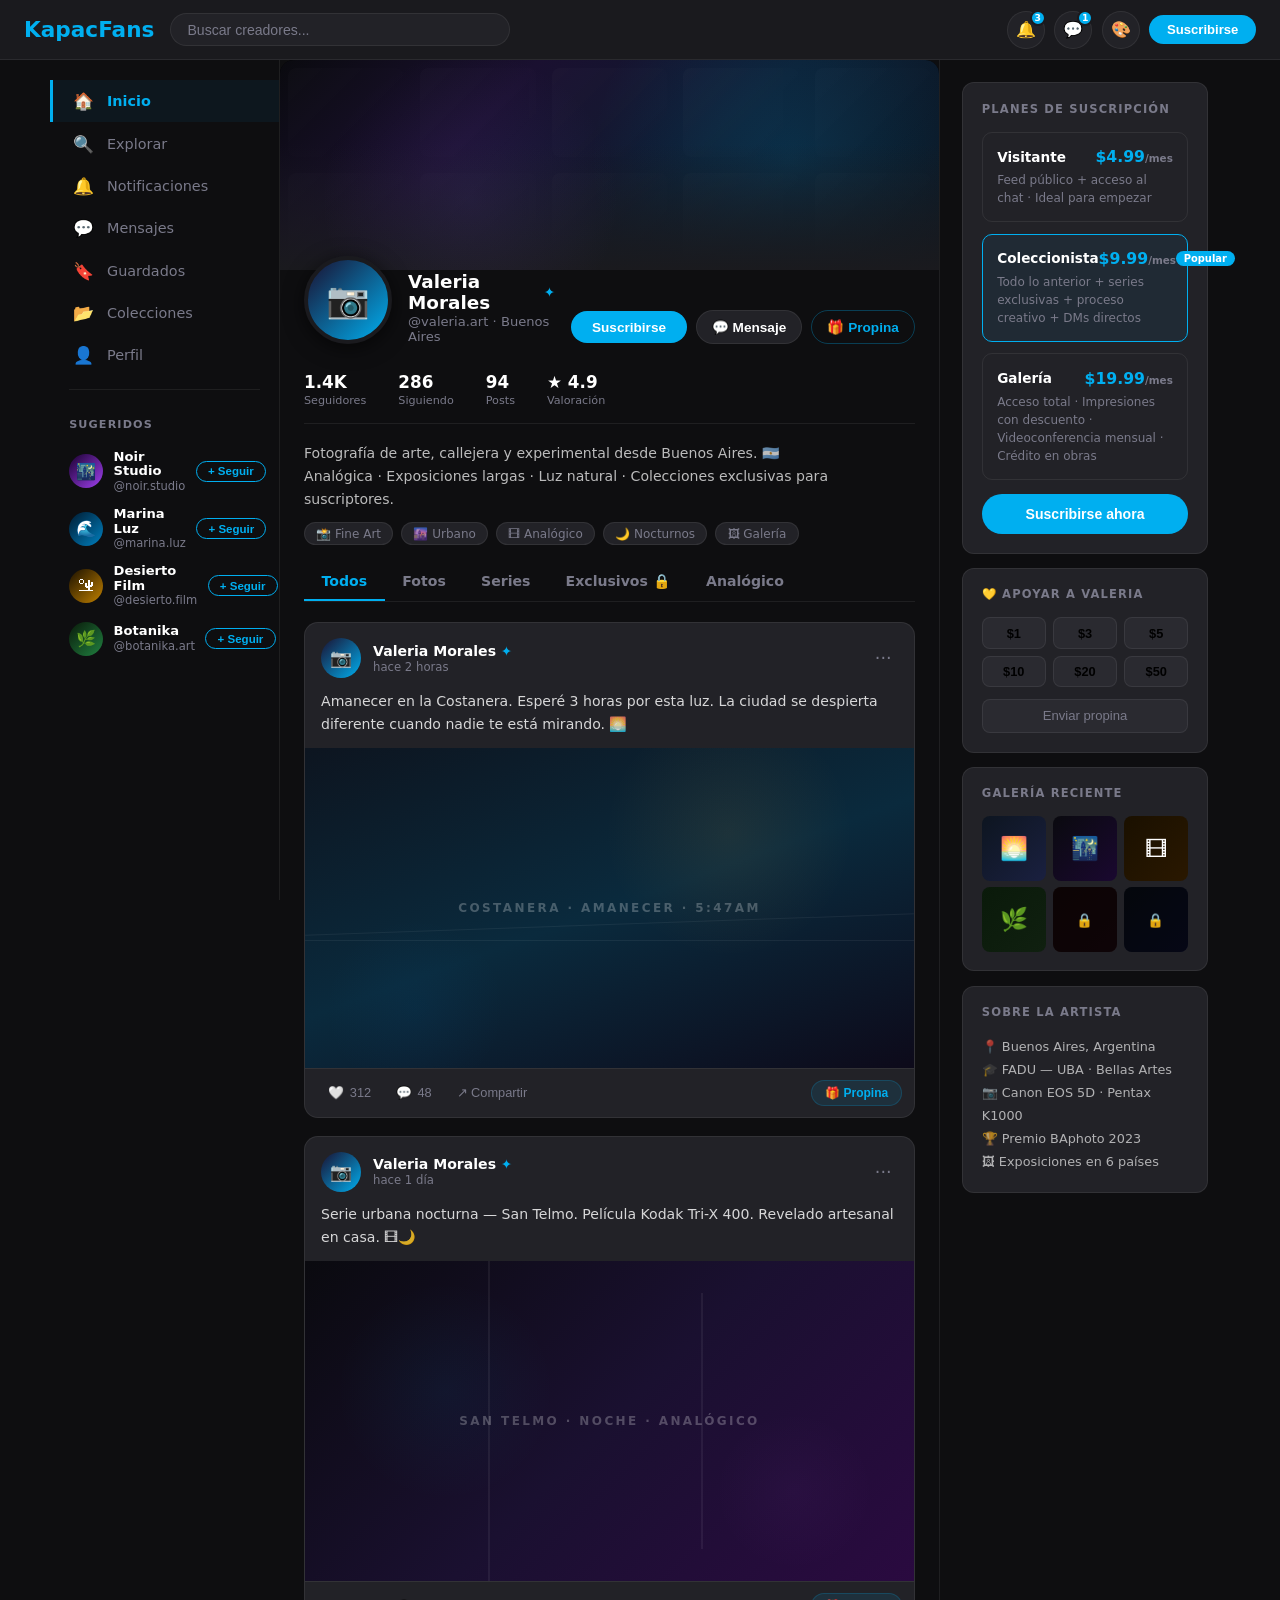
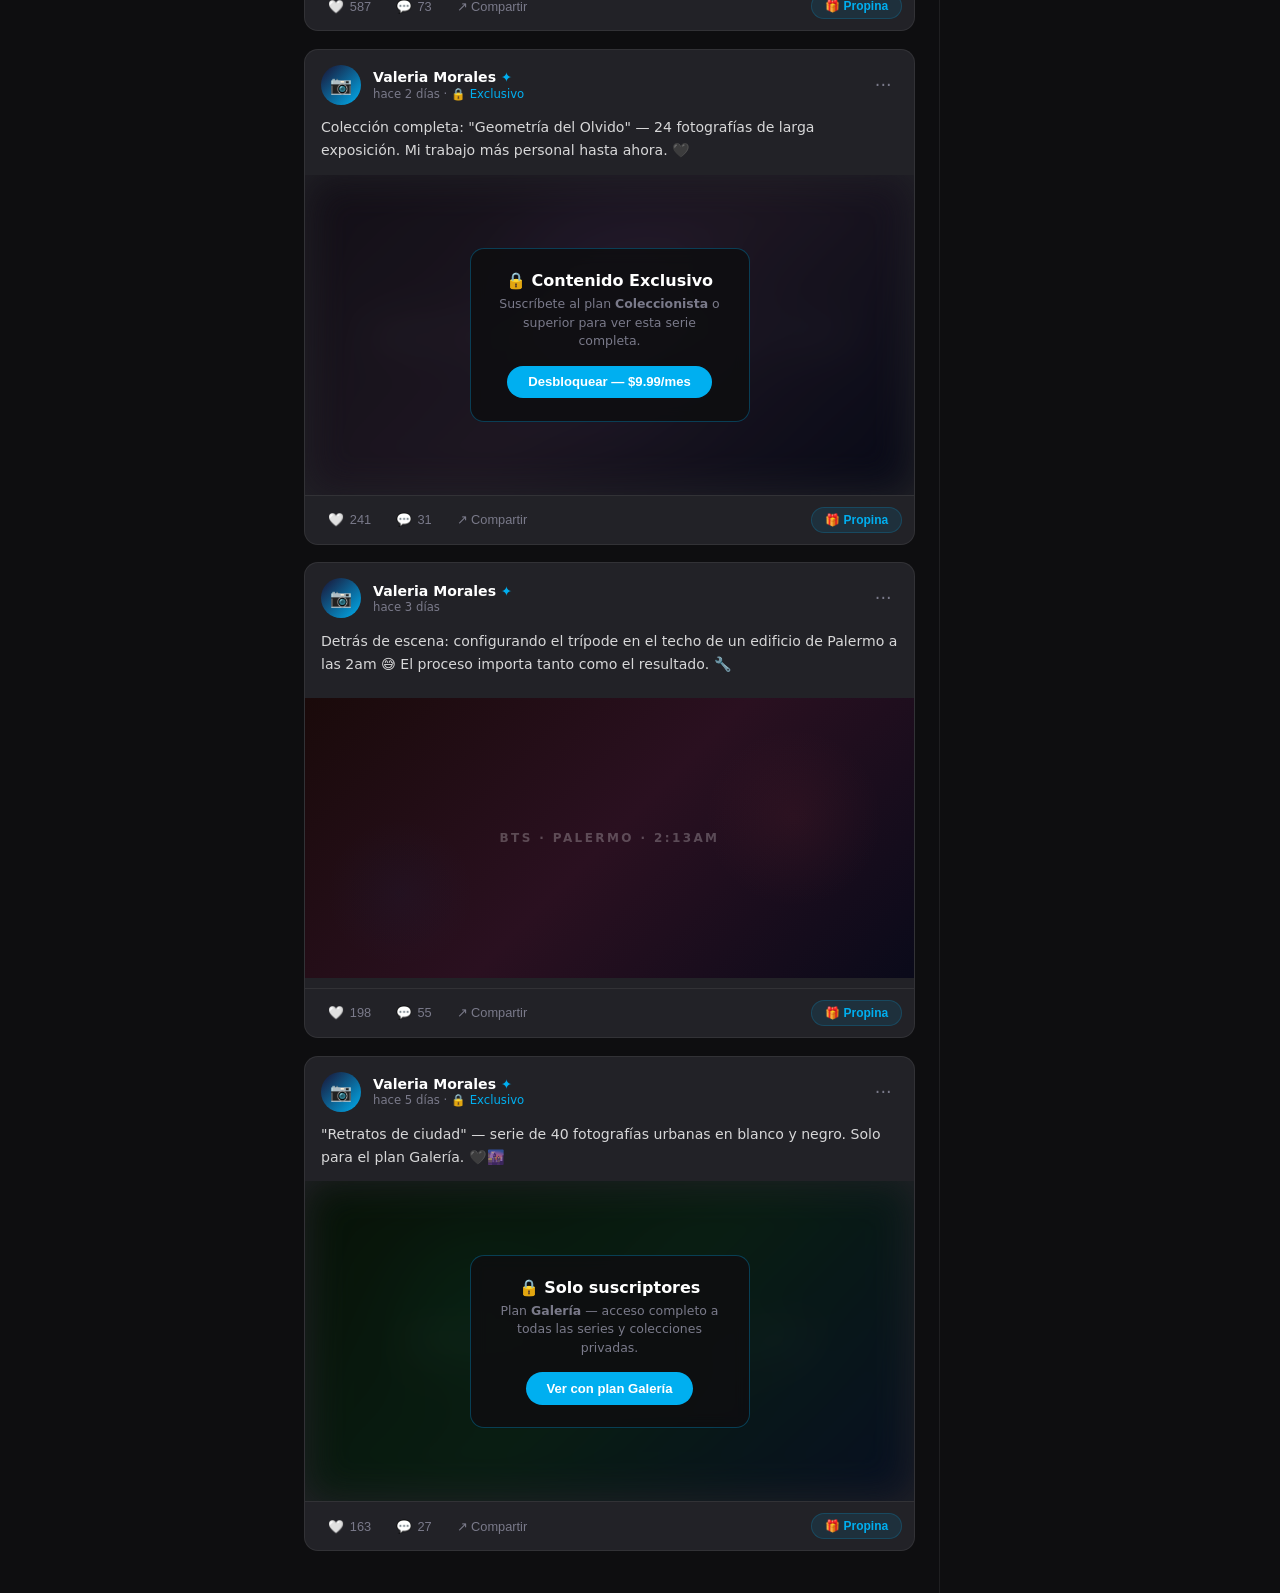
==== commit 4859cc76: "Renombrar plataforma de ArtHub a KapacFans https://claude.ai/code/session_012obTa73DizqPBYJsVigE5n" ====
--- a/index.html
+++ b/index.html
@@ -3,14 +3,14 @@
 <head>
   <meta charset="UTF-8" />
   <meta name="viewport" content="width=device-width, initial-scale=1.0" />
-  <title>ArtHub — Valeria Morales</title>
+  <title>KapacFans — Valeria Morales</title>
   <link rel="stylesheet" href="css/style.css" />
 </head>
 <body>
 
 <!-- ===== NAV ===== -->
 <nav>
-  <span class="nav-logo">ArtHub</span>
+  <span class="nav-logo">KapacFans</span>
   <input class="nav-search" type="search" placeholder="Buscar creadores..." />
   <div class="nav-right">
     <div class="nav-icon">🔔<span class="nav-badge">3</span></div>
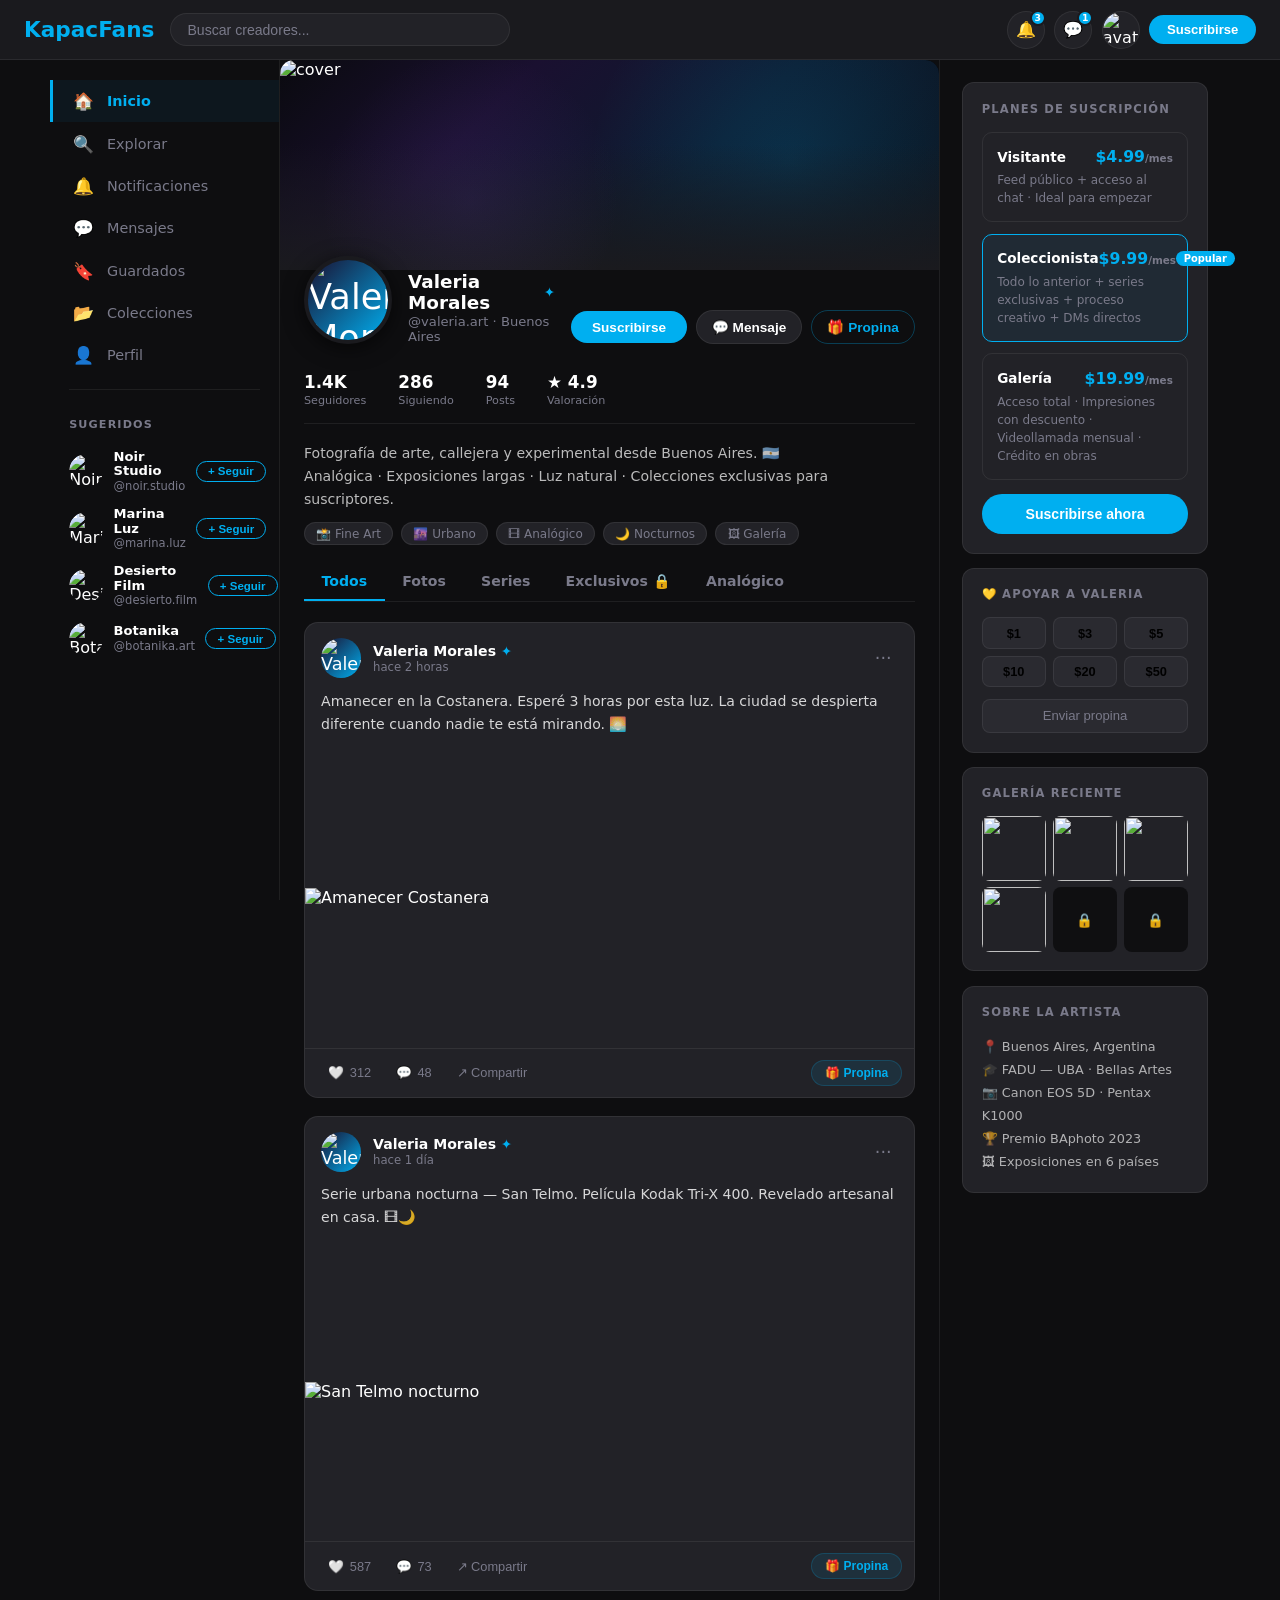
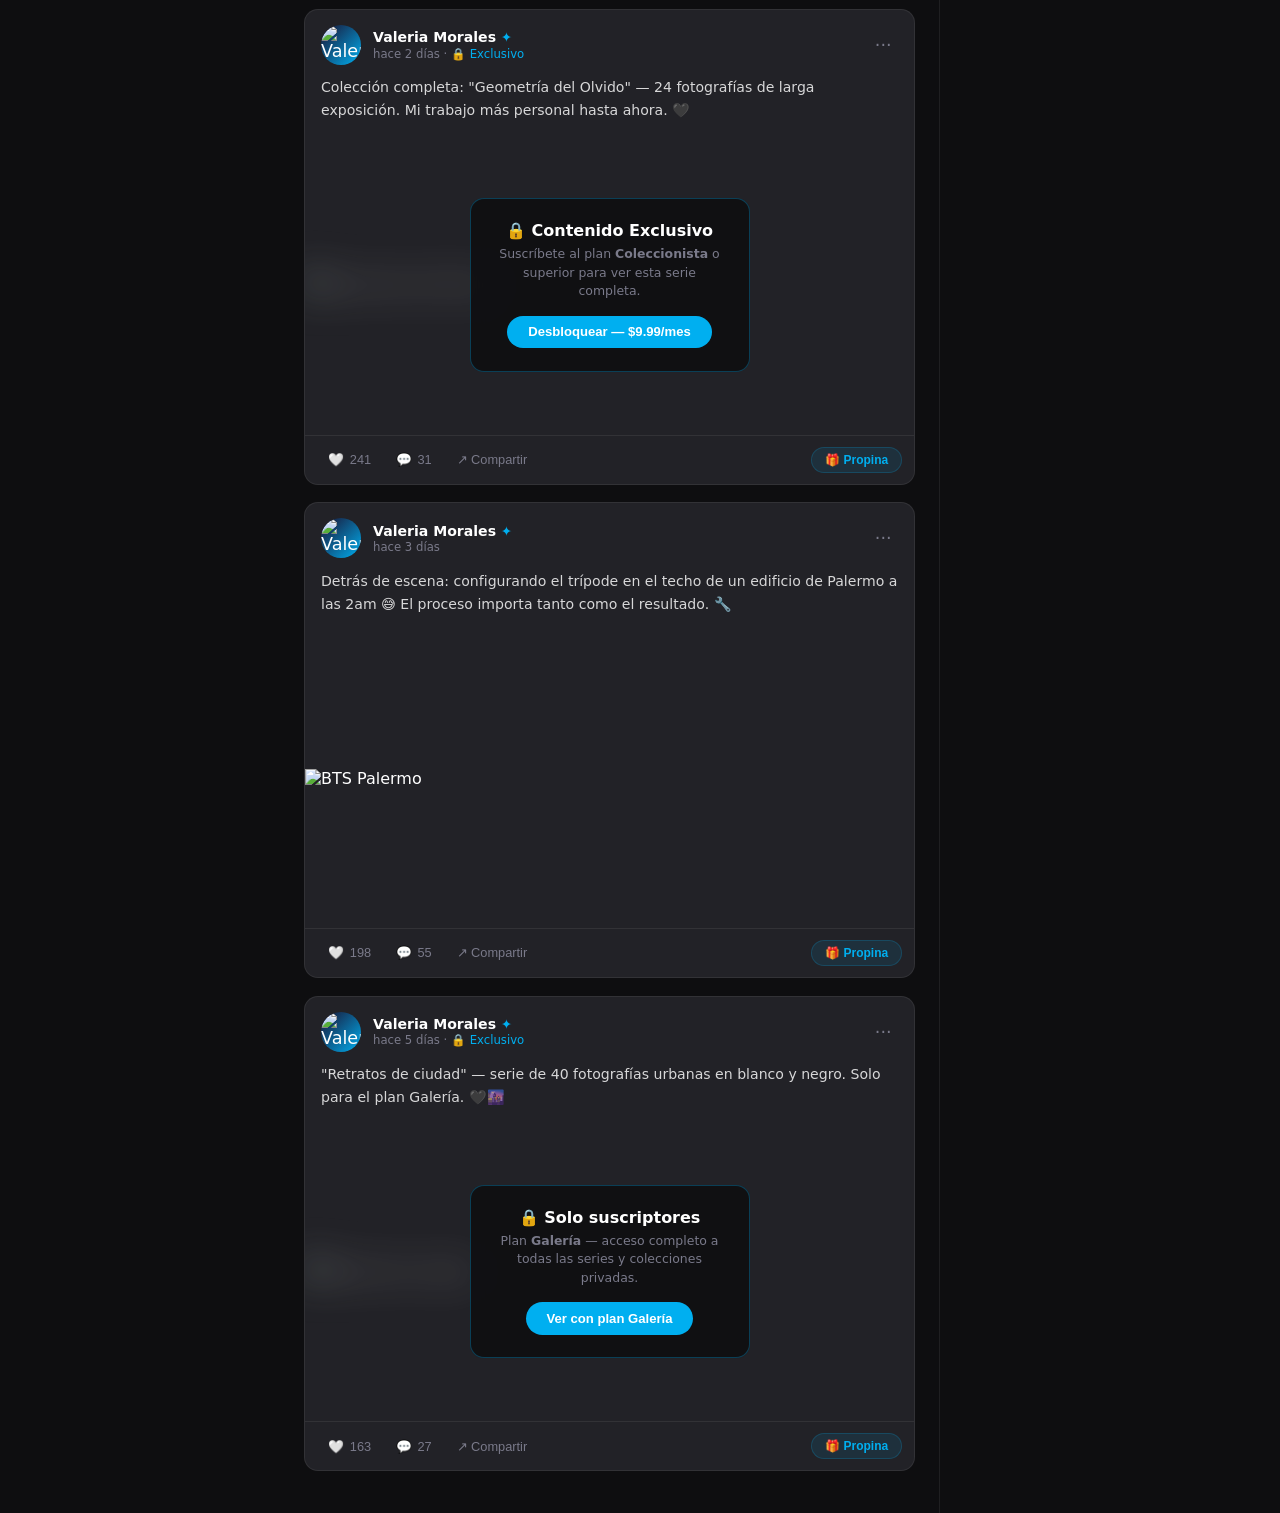
==== commit 639e3572: "Reemplazar CSS art con imágenes IA via Pollinations.ai Perfil, cover, posts y galería ahora usan imá" ====
--- a/index.html
+++ b/index.html
@@ -5,6 +5,12 @@
   <meta name="viewport" content="width=device-width, initial-scale=1.0" />
   <title>KapacFans — Valeria Morales</title>
   <link rel="stylesheet" href="css/style.css" />
+  <style>
+    .img-cover { width:100%;height:100%;object-fit:cover;display:block; }
+    .img-avatar { width:100%;height:100%;object-fit:cover;border-radius:50%; }
+    .post-media-inner img { width:100%;height:auto;display:block;max-height:520px;object-fit:cover; }
+    .mg-item img { width:100%;height:100%;object-fit:cover;display:block; }
+  </style>
 </head>
 <body>
 
@@ -15,7 +21,9 @@
   <div class="nav-right">
     <div class="nav-icon">🔔<span class="nav-badge">3</span></div>
     <div class="nav-icon">💬<span class="nav-badge">1</span></div>
-    <div class="nav-icon">🎨</div>
+    <div class="nav-icon" style="overflow:hidden;padding:0">
+      <img class="img-avatar" src="https://image.pollinations.ai/prompt/professional+female+photographer+dark+background+moody+artistic+portrait+soft+lighting?width=80&height=80&seed=77&nologo=true" alt="avatar" />
+    </div>
     <button class="nav-sub-btn" data-sub="Coleccionista">Suscribirse</button>
   </div>
 </nav>
@@ -39,7 +47,9 @@
       <div class="sug-title">Sugeridos</div>
 
       <div class="sug-item">
-        <div class="sug-ava" style="background:linear-gradient(135deg,#1a0030,#a040f0)">🌃</div>
+        <div class="sug-ava" style="overflow:hidden;padding:0">
+          <img class="img-avatar" src="https://image.pollinations.ai/prompt/dark+noir+photographer+portrait+moody+black+white?width=60&height=60&seed=301&nologo=true" alt="Noir Studio" loading="lazy" />
+        </div>
         <div>
           <div class="sug-name">Noir Studio</div>
           <div class="sug-handle">@noir.studio</div>
@@ -48,7 +58,9 @@
       </div>
 
       <div class="sug-item">
-        <div class="sug-ava" style="background:linear-gradient(135deg,#001a30,#0080c0)">🌊</div>
+        <div class="sug-ava" style="overflow:hidden;padding:0">
+          <img class="img-avatar" src="https://image.pollinations.ai/prompt/coastal+marine+photography+woman+portrait+blue+tones?width=60&height=60&seed=302&nologo=true" alt="Marina Luz" loading="lazy" />
+        </div>
         <div>
           <div class="sug-name">Marina Luz</div>
           <div class="sug-handle">@marina.luz</div>
@@ -57,7 +69,9 @@
       </div>
 
       <div class="sug-item">
-        <div class="sug-ava" style="background:linear-gradient(135deg,#1a1000,#c08000)">🏜</div>
+        <div class="sug-ava" style="overflow:hidden;padding:0">
+          <img class="img-avatar" src="https://image.pollinations.ai/prompt/desert+landscape+photographer+portrait+warm+tones?width=60&height=60&seed=303&nologo=true" alt="Desierto Film" loading="lazy" />
+        </div>
         <div>
           <div class="sug-name">Desierto Film</div>
           <div class="sug-handle">@desierto.film</div>
@@ -66,7 +80,9 @@
       </div>
 
       <div class="sug-item">
-        <div class="sug-ava" style="background:linear-gradient(135deg,#0a1a0a,#208040)">🌿</div>
+        <div class="sug-ava" style="overflow:hidden;padding:0">
+          <img class="img-avatar" src="https://image.pollinations.ai/prompt/botanical+nature+green+photographer+portrait?width=60&height=60&seed=304&nologo=true" alt="Botanika" loading="lazy" />
+        </div>
         <div>
           <div class="sug-name">Botanika</div>
           <div class="sug-handle">@botanika.art</div>
@@ -81,21 +97,17 @@
 
     <!-- COVER -->
     <div class="creator-cover">
-      <div class="cover-photo">
-        <div class="cover-shapes">
-          <div class="cover-shape"></div><div class="cover-shape"></div>
-          <div class="cover-shape"></div><div class="cover-shape"></div>
-          <div class="cover-shape"></div><div class="cover-shape"></div>
-          <div class="cover-shape"></div><div class="cover-shape"></div>
-          <div class="cover-shape"></div><div class="cover-shape"></div>
-        </div>
+      <div class="cover-photo" style="padding:0">
+        <img class="img-cover" src="https://image.pollinations.ai/prompt/Buenos+Aires+city+night+aerial+view+cinematic+dark+moody+blue+lights?width=1200&height=420&seed=100&nologo=true" alt="cover" />
         <div class="cover-overlay"></div>
       </div>
     </div>
 
     <!-- PROFILE ROW -->
     <div class="profile-row">
-      <div class="profile-ava">📷</div>
+      <div class="profile-ava" style="overflow:hidden;padding:0">
+        <img class="img-avatar" src="https://image.pollinations.ai/prompt/professional+female+photographer+dark+background+moody+artistic+portrait+soft+lighting?width=200&height=200&seed=77&nologo=true" alt="Valeria Morales" />
+      </div>
       <div class="profile-meta">
         <div class="profile-name">Valeria Morales <span class="verified">✦</span></div>
         <div class="profile-handle">@valeria.art · Buenos Aires</div>
@@ -139,7 +151,9 @@
     <!-- POST 1 — public -->
     <article class="post">
       <div class="post-header">
-        <div class="post-ava">📷</div>
+        <div class="post-ava" style="overflow:hidden;padding:0">
+          <img class="img-avatar" src="https://image.pollinations.ai/prompt/professional+female+photographer+dark+background+moody+artistic+portrait+soft+lighting?width=80&height=80&seed=77&nologo=true" alt="Valeria" loading="lazy" />
+        </div>
         <div>
           <div class="post-author">Valeria Morales <span class="verified">✦</span></div>
           <div class="post-time">hace 2 horas</div>
@@ -151,20 +165,11 @@
       </p>
       <div class="post-media">
         <div class="post-media-inner">
-          <div class="photo-art pa-2" style="width:100%;min-height:320px">
-            <div class="pa-circle" style="background:radial-gradient(circle,rgba(255,180,60,.25),transparent 70%);top:-40px;right:60px;width:250px;height:250px"></div>
-            <div class="pa-circle" style="background:radial-gradient(circle,rgba(0,120,200,.2),transparent 70%);bottom:-30px;left:20px;width:180px;height:180px"></div>
-            <div class="pa-line" style="width:100%;height:1px;top:55%;transform:rotate(-2deg)"></div>
-            <div class="pa-line" style="width:100%;height:1px;top:60%"></div>
-            <div class="pa-text-art">Costanera · Amanecer · 5:47am</div>
-          </div>
+          <img src="https://image.pollinations.ai/prompt/Buenos+Aires+Costanera+sunrise+golden+hour+river+reflections+cinematic+photography?width=900&height=500&seed=101&nologo=true" alt="Amanecer Costanera" loading="lazy" />
         </div>
       </div>
       <div class="post-footer">
-        <button class="post-action like-btn">
-          <span class="icon">🤍</span>
-          <span class="like-count" data-n="312">312</span>
-        </button>
+        <button class="post-action like-btn"><span class="icon">🤍</span><span class="like-count" data-n="312">312</span></button>
         <button class="post-action comment-btn">💬 <span>48</span></button>
         <button class="post-action">↗ Compartir</button>
         <button class="post-tip-btn">🎁 Propina</button>
@@ -174,7 +179,9 @@
     <!-- POST 2 — public -->
     <article class="post">
       <div class="post-header">
-        <div class="post-ava">📷</div>
+        <div class="post-ava" style="overflow:hidden;padding:0">
+          <img class="img-avatar" src="https://image.pollinations.ai/prompt/professional+female+photographer+dark+background+moody+artistic+portrait+soft+lighting?width=80&height=80&seed=77&nologo=true" alt="Valeria" loading="lazy" />
+        </div>
         <div>
           <div class="post-author">Valeria Morales <span class="verified">✦</span></div>
           <div class="post-time">hace 1 día</div>
@@ -186,20 +193,11 @@
       </p>
       <div class="post-media">
         <div class="post-media-inner">
-          <div class="photo-art pa-1" style="width:100%;min-height:320px">
-            <div class="pa-circle" style="background:radial-gradient(circle,rgba(0,175,240,.18),transparent 70%);top:20px;left:30px;width:220px;height:220px"></div>
-            <div class="pa-circle" style="background:radial-gradient(circle,rgba(200,100,255,.12),transparent 70%);bottom:10px;right:40px;width:160px;height:160px"></div>
-            <div class="pa-line" style="width:2px;height:100%;left:30%;top:0"></div>
-            <div class="pa-line" style="width:2px;height:80%;left:65%;top:10%"></div>
-            <div class="pa-text-art">San Telmo · Noche · Analógico</div>
-          </div>
+          <img src="https://image.pollinations.ai/prompt/San+Telmo+Buenos+Aires+night+street+photography+black+white+film+analog+cobblestones?width=900&height=500&seed=102&nologo=true" alt="San Telmo nocturno" loading="lazy" />
         </div>
       </div>
       <div class="post-footer">
-        <button class="post-action like-btn">
-          <span class="icon">🤍</span>
-          <span class="like-count" data-n="587">587</span>
-        </button>
+        <button class="post-action like-btn"><span class="icon">🤍</span><span class="like-count" data-n="587">587</span></button>
         <button class="post-action comment-btn">💬 <span>73</span></button>
         <button class="post-action">↗ Compartir</button>
         <button class="post-tip-btn">🎁 Propina</button>
@@ -209,7 +207,9 @@
     <!-- POST 3 — LOCKED -->
     <article class="post">
       <div class="post-header">
-        <div class="post-ava">📷</div>
+        <div class="post-ava" style="overflow:hidden;padding:0">
+          <img class="img-avatar" src="https://image.pollinations.ai/prompt/professional+female+photographer+dark+background+moody+artistic+portrait+soft+lighting?width=80&height=80&seed=77&nologo=true" alt="Valeria" loading="lazy" />
+        </div>
         <div>
           <div class="post-author">Valeria Morales <span class="verified">✦</span></div>
           <div class="post-time">hace 2 días · <span style="color:var(--blue)">🔒 Exclusivo</span></div>
@@ -221,12 +221,7 @@
       </p>
       <div class="post-media locked">
         <div class="post-media-inner">
-          <div class="photo-art pa-5" style="width:100%;min-height:320px">
-            <div class="pa-circle" style="background:radial-gradient(circle,rgba(150,100,255,.3),transparent 70%);top:-20px;left:50%;transform:translateX(-50%);width:300px;height:300px"></div>
-            <div class="pa-line" style="width:100%;height:1px;top:40%"></div>
-            <div class="pa-line" style="width:100%;height:1px;top:60%"></div>
-            <div class="pa-text-art">Geometría del Olvido · Serie Exclusiva · 24 fotos</div>
-          </div>
+          <img src="https://image.pollinations.ai/prompt/long+exposure+light+trails+abstract+fine+art+photography+dark+moody+geometric?width=900&height=500&seed=103&nologo=true" alt="Geometría del Olvido" loading="lazy" />
         </div>
         <div class="lock-overlay">
           <div class="lock-box">
@@ -237,20 +232,19 @@
         </div>
       </div>
       <div class="post-footer">
-        <button class="post-action like-btn">
-          <span class="icon">🤍</span>
-          <span class="like-count" data-n="241">241</span>
-        </button>
+        <button class="post-action like-btn"><span class="icon">🤍</span><span class="like-count" data-n="241">241</span></button>
         <button class="post-action comment-btn">💬 <span>31</span></button>
         <button class="post-action">↗ Compartir</button>
         <button class="post-tip-btn">🎁 Propina</button>
       </div>
     </article>
 
-    <!-- POST 4 — public, behind the scenes -->
+    <!-- POST 4 — public BTS -->
     <article class="post">
       <div class="post-header">
-        <div class="post-ava">📷</div>
+        <div class="post-ava" style="overflow:hidden;padding:0">
+          <img class="img-avatar" src="https://image.pollinations.ai/prompt/professional+female+photographer+dark+background+moody+artistic+portrait+soft+lighting?width=80&height=80&seed=77&nologo=true" alt="Valeria" loading="lazy" />
+        </div>
         <div>
           <div class="post-author">Valeria Morales <span class="verified">✦</span></div>
           <div class="post-time">hace 3 días</div>
@@ -262,18 +256,11 @@
       </p>
       <div class="post-media">
         <div class="post-media-inner">
-          <div class="photo-art pa-3" style="width:100%;min-height:280px">
-            <div class="pa-circle" style="background:radial-gradient(circle,rgba(255,80,80,.2),transparent 70%);top:30px;right:30px;width:180px;height:180px"></div>
-            <div class="pa-circle" style="background:radial-gradient(circle,rgba(0,100,200,.15),transparent 70%);bottom:10px;left:20px;width:150px;height:150px"></div>
-            <div class="pa-text-art">BTS · Palermo · 2:13am</div>
-          </div>
+          <img src="https://image.pollinations.ai/prompt/photographer+rooftop+night+tripod+city+lights+behind+the+scenes+Palermo+Buenos+Aires?width=900&height=480&seed=104&nologo=true" alt="BTS Palermo" loading="lazy" />
         </div>
       </div>
       <div class="post-footer">
-        <button class="post-action like-btn">
-          <span class="icon">🤍</span>
-          <span class="like-count" data-n="198">198</span>
-        </button>
+        <button class="post-action like-btn"><span class="icon">🤍</span><span class="like-count" data-n="198">198</span></button>
         <button class="post-action comment-btn">💬 <span>55</span></button>
         <button class="post-action">↗ Compartir</button>
         <button class="post-tip-btn">🎁 Propina</button>
@@ -283,7 +270,9 @@
     <!-- POST 5 — LOCKED -->
     <article class="post">
       <div class="post-header">
-        <div class="post-ava">📷</div>
+        <div class="post-ava" style="overflow:hidden;padding:0">
+          <img class="img-avatar" src="https://image.pollinations.ai/prompt/professional+female+photographer+dark+background+moody+artistic+portrait+soft+lighting?width=80&height=80&seed=77&nologo=true" alt="Valeria" loading="lazy" />
+        </div>
         <div>
           <div class="post-author">Valeria Morales <span class="verified">✦</span></div>
           <div class="post-time">hace 5 días · <span style="color:var(--blue)">🔒 Exclusivo</span></div>
@@ -295,11 +284,7 @@
       </p>
       <div class="post-media locked">
         <div class="post-media-inner">
-          <div class="photo-art pa-4" style="width:100%;min-height:320px">
-            <div class="pa-circle" style="background:radial-gradient(circle,rgba(0,200,120,.2),transparent 70%);top:20px;left:60px;width:200px;height:200px"></div>
-            <div class="pa-line" style="width:70%;height:2px;bottom:35%;left:15%"></div>
-            <div class="pa-text-art">Retratos de Ciudad · Serie B/N · 40 fotos</div>
-          </div>
+          <img src="https://image.pollinations.ai/prompt/urban+portrait+black+white+city+street+photography+Buenos+Aires+moody+cinematic?width=900&height=500&seed=105&nologo=true" alt="Retratos de ciudad" loading="lazy" />
         </div>
         <div class="lock-overlay">
           <div class="lock-box">
@@ -310,10 +295,7 @@
         </div>
       </div>
       <div class="post-footer">
-        <button class="post-action like-btn">
-          <span class="icon">🤍</span>
-          <span class="like-count" data-n="163">163</span>
-        </button>
+        <button class="post-action like-btn"><span class="icon">🤍</span><span class="like-count" data-n="163">163</span></button>
         <button class="post-action comment-btn">💬 <span>27</span></button>
         <button class="post-action">↗ Compartir</button>
         <button class="post-tip-btn">🎁 Propina</button>
@@ -328,7 +310,6 @@
     <!-- SUBSCRIPTION TIERS -->
     <div class="side-card">
       <div class="side-card-title">Planes de suscripción</div>
-
       <div class="sub-tier">
         <div class="tier-row">
           <span class="tier-name">Visitante</span>
@@ -336,7 +317,6 @@
         </div>
         <div class="tier-desc">Feed público + acceso al chat · Ideal para empezar</div>
       </div>
-
       <div class="sub-tier pop">
         <div class="tier-row">
           <span class="tier-name">Coleccionista</span>
@@ -345,15 +325,13 @@
         </div>
         <div class="tier-desc">Todo lo anterior + series exclusivas + proceso creativo + DMs directos</div>
       </div>
-
       <div class="sub-tier">
         <div class="tier-row">
           <span class="tier-name">Galería</span>
           <span class="tier-price">$19.99<small style="font-size:.65rem;color:var(--muted)">/mes</small></span>
         </div>
-        <div class="tier-desc">Acceso total · Impresiones con descuento · Videoconferencia mensual · Crédito en obras</div>
-      </div>
-
+        <div class="tier-desc">Acceso total · Impresiones con descuento · Videollamada mensual · Crédito en obras</div>
+      </div>
       <button class="sub-btn-full" data-sub="Coleccionista">Suscribirse ahora</button>
     </div>
 
@@ -371,26 +349,26 @@
       <button class="tip-send">Enviar propina</button>
     </div>
 
-    <!-- MEDIA GRID PREVIEW -->
+    <!-- MEDIA GRID -->
     <div class="side-card">
       <div class="side-card-title">Galería reciente</div>
       <div class="media-grid">
-        <div class="mg-item" style="background:linear-gradient(135deg,#0d1520,#1a2040)">
-          <div style="width:100%;height:100%;display:flex;align-items:center;justify-content:center;font-size:1.4rem">🌅</div>
-        </div>
-        <div class="mg-item" style="background:linear-gradient(135deg,#0a0a0f,#1a0830)">
-          <div style="width:100%;height:100%;display:flex;align-items:center;justify-content:center;font-size:1.4rem">🌃</div>
-        </div>
-        <div class="mg-item" style="background:linear-gradient(135deg,#1a1000,#2a1800)">
-          <div style="width:100%;height:100%;display:flex;align-items:center;justify-content:center;font-size:1.4rem">🎞</div>
-        </div>
-        <div class="mg-item" style="background:linear-gradient(135deg,#0a1a0a,#102010)">
-          <div style="width:100%;height:100%;display:flex;align-items:center;justify-content:center;font-size:1.4rem">🌿</div>
-        </div>
-        <div class="mg-item" style="background:linear-gradient(135deg,#1a0a0a,#200a10)">
+        <div class="mg-item">
+          <img src="https://image.pollinations.ai/prompt/sunrise+waterfront+photography+golden?width=150&height=150&seed=201&nologo=true" alt="" loading="lazy" />
+        </div>
+        <div class="mg-item">
+          <img src="https://image.pollinations.ai/prompt/night+city+street+photography+dark?width=150&height=150&seed=202&nologo=true" alt="" loading="lazy" />
+        </div>
+        <div class="mg-item">
+          <img src="https://image.pollinations.ai/prompt/analog+film+grain+photography+texture?width=150&height=150&seed=203&nologo=true" alt="" loading="lazy" />
+        </div>
+        <div class="mg-item">
+          <img src="https://image.pollinations.ai/prompt/botanical+nature+macro+photography+green?width=150&height=150&seed=204&nologo=true" alt="" loading="lazy" />
+        </div>
+        <div class="mg-item">
           <div class="mg-lock">🔒</div>
         </div>
-        <div class="mg-item" style="background:linear-gradient(135deg,#0a0f1a,#0d1030)">
+        <div class="mg-item">
           <div class="mg-lock">🔒</div>
         </div>
       </div>
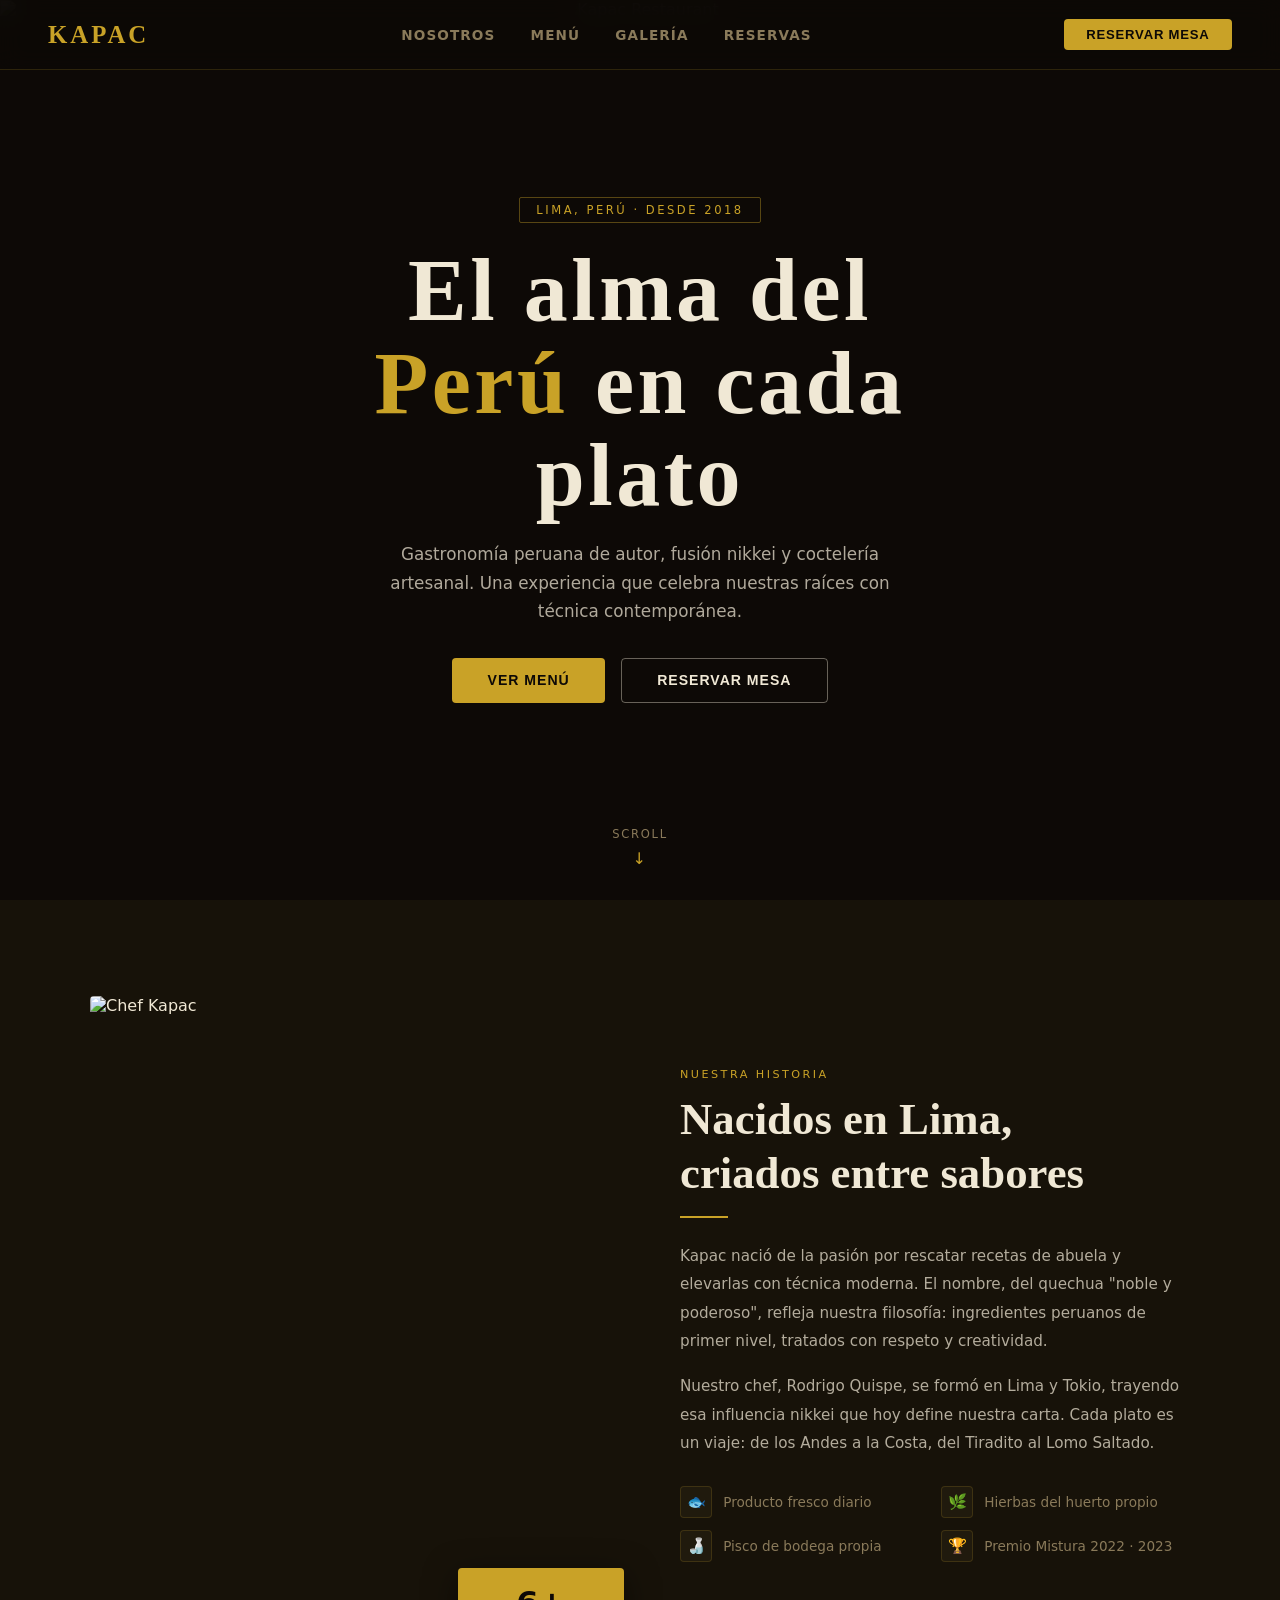
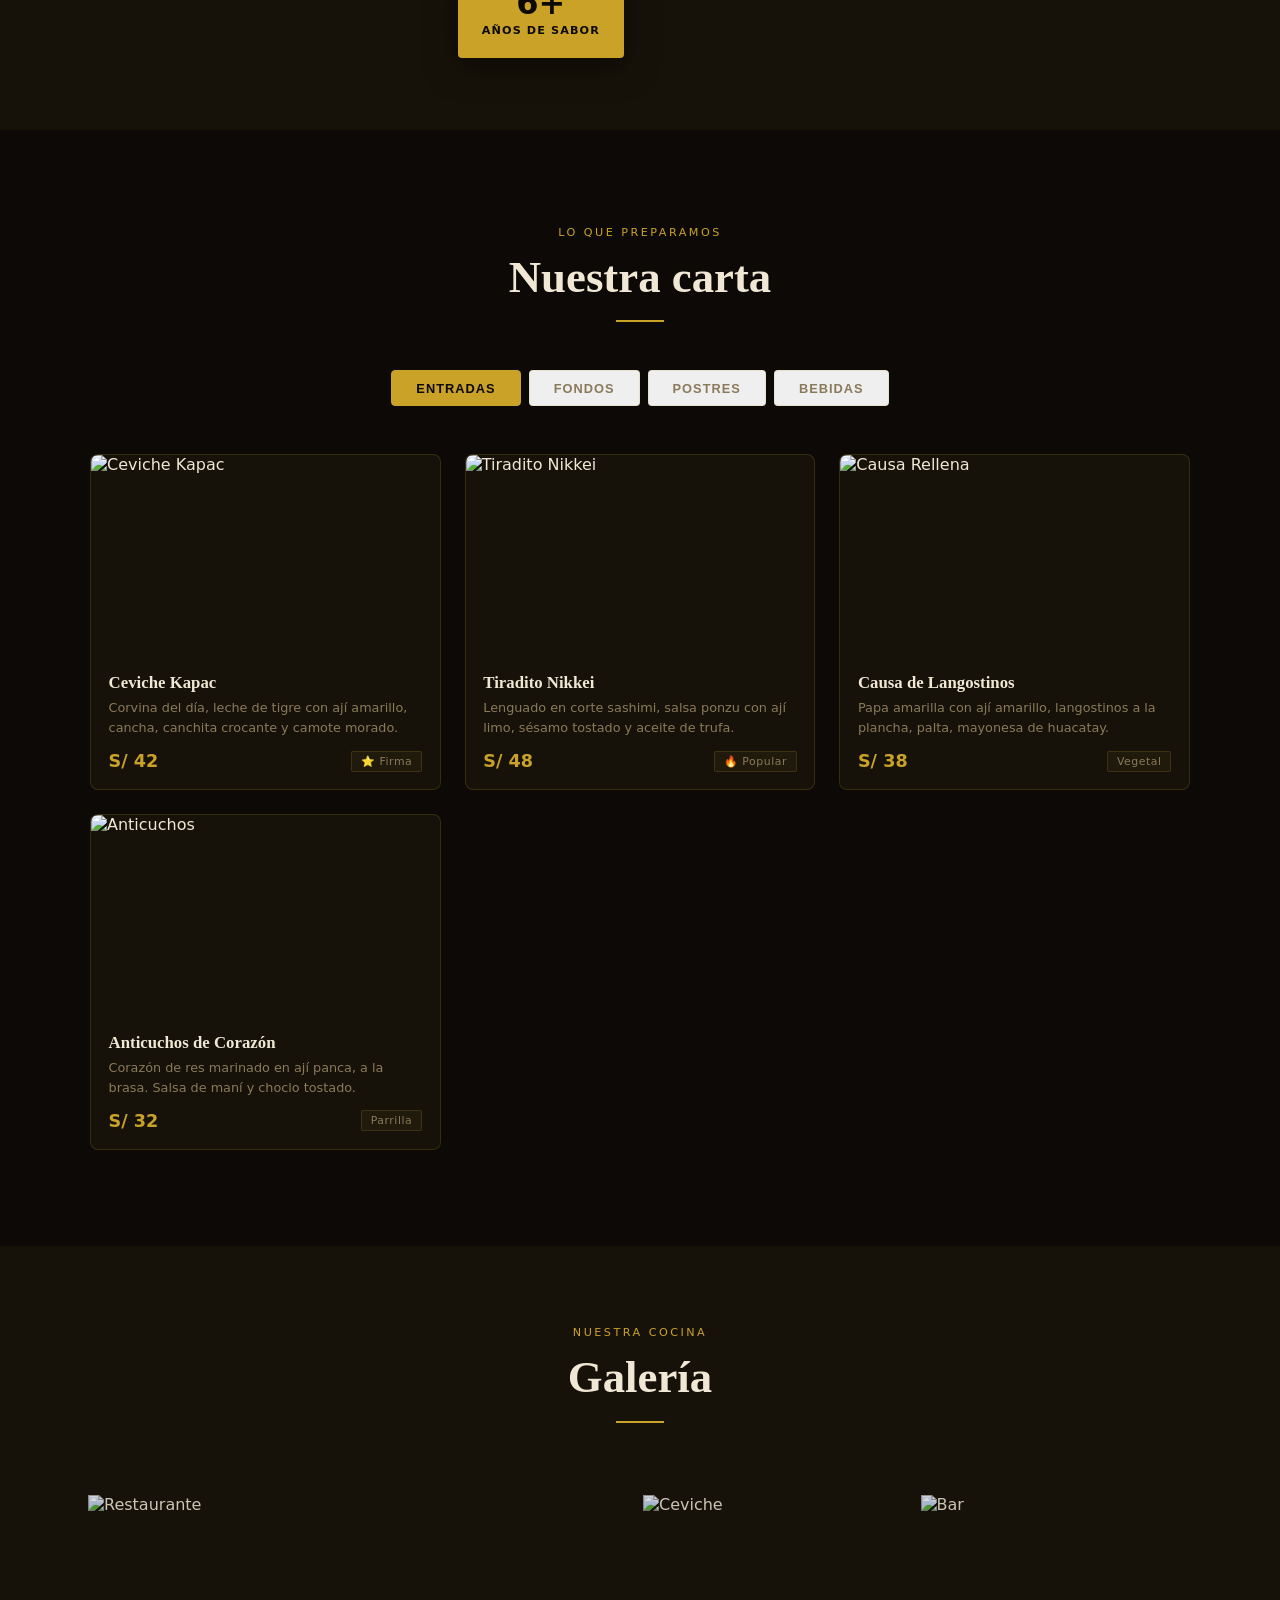
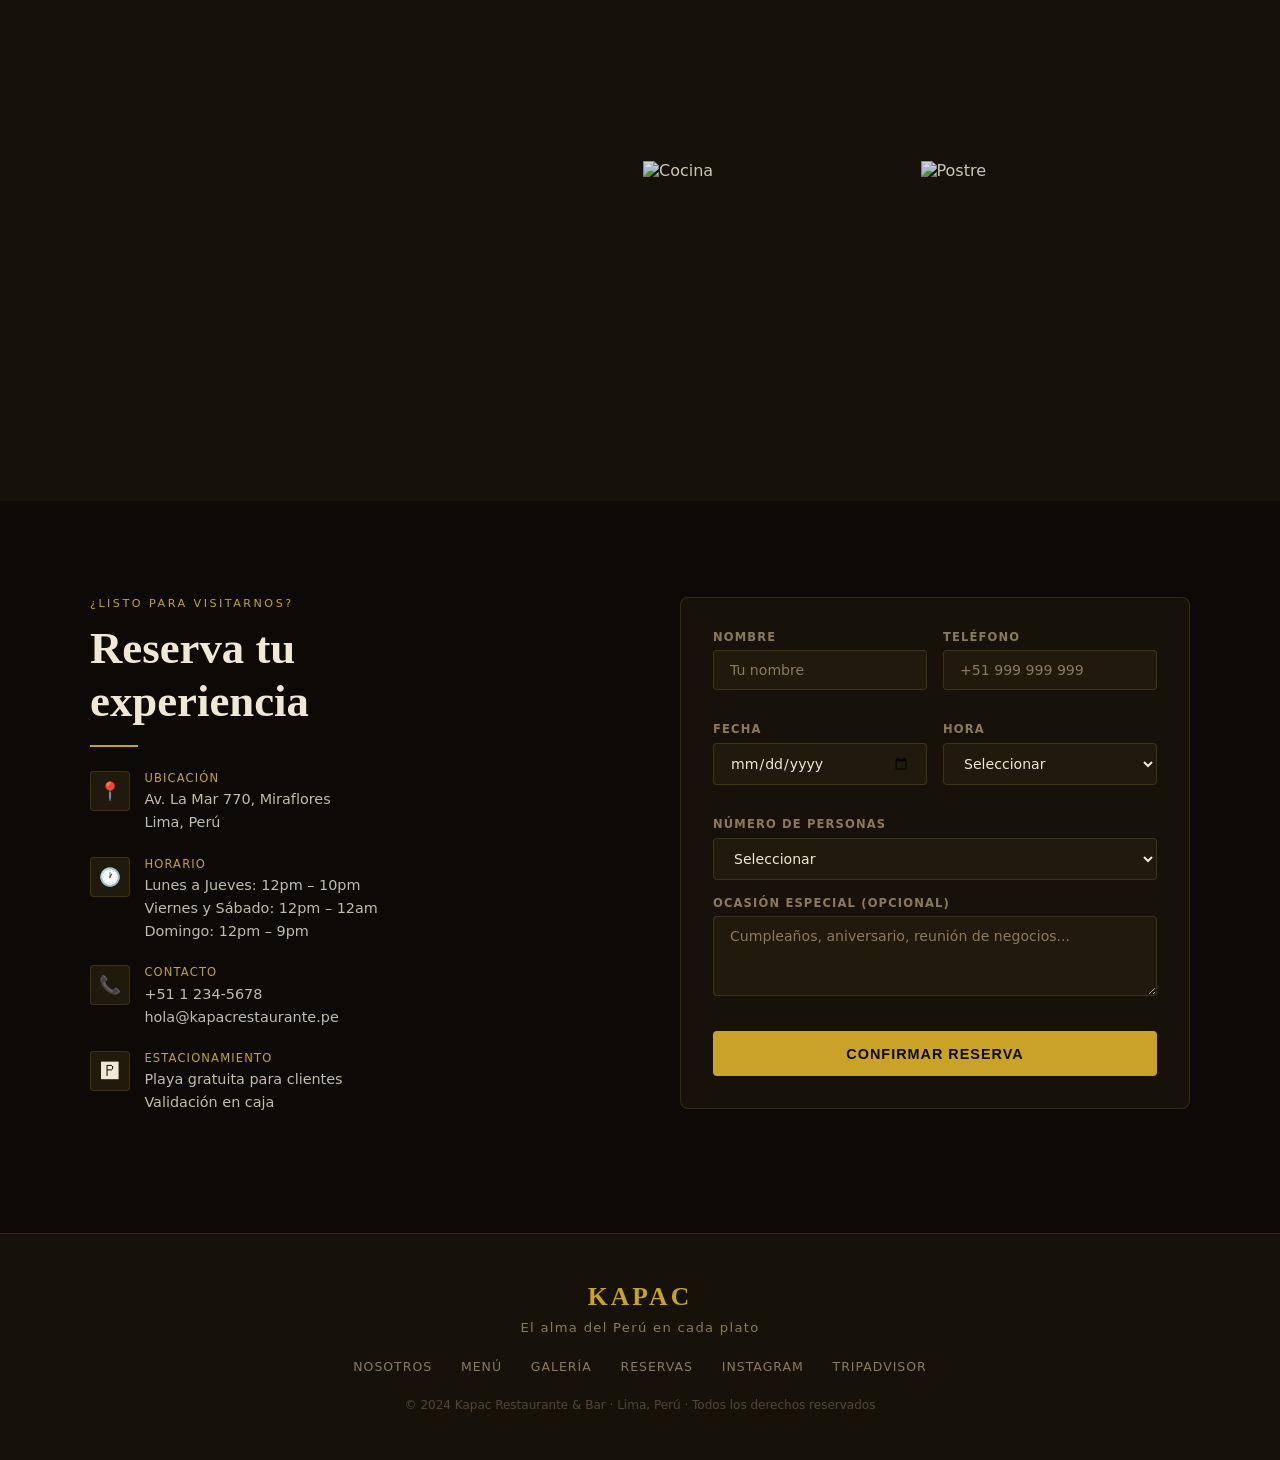
==== commit 1b85c781: "Nuevo concepto: Kapac Restaurante Peruano Rediseño completo desde cero — restaurante de gastronomía " ====
--- a/index.html
+++ b/index.html
@@ -3,406 +3,358 @@
 <head>
   <meta charset="UTF-8" />
   <meta name="viewport" content="width=device-width, initial-scale=1.0" />
-  <title>KapacFans — Valeria Morales</title>
+  <title>Kapac — Restaurante &amp; Bar</title>
   <link rel="stylesheet" href="css/style.css" />
-  <style>
-    .img-cover { width:100%;height:100%;object-fit:cover;display:block; }
-    .img-avatar { width:100%;height:100%;object-fit:cover;border-radius:50%; }
-    .post-media-inner img { width:100%;height:auto;display:block;max-height:520px;object-fit:cover; }
-    .mg-item img { width:100%;height:100%;object-fit:cover;display:block; }
-  </style>
 </head>
 <body>
 
 <!-- ===== NAV ===== -->
-<nav>
-  <span class="nav-logo">KapacFans</span>
-  <input class="nav-search" type="search" placeholder="Buscar creadores..." />
-  <div class="nav-right">
-    <div class="nav-icon">🔔<span class="nav-badge">3</span></div>
-    <div class="nav-icon">💬<span class="nav-badge">1</span></div>
-    <div class="nav-icon" style="overflow:hidden;padding:0">
-      <img class="img-avatar" src="https://image.pollinations.ai/prompt/professional+female+photographer+dark+background+moody+artistic+portrait+soft+lighting?width=80&height=80&seed=77&nologo=true" alt="avatar" />
-    </div>
-    <button class="nav-sub-btn" data-sub="Coleccionista">Suscribirse</button>
-  </div>
+<nav id="navbar">
+  <div class="nav-logo">Kapac</div>
+  <ul class="nav-links">
+    <li><a href="#nosotros">Nosotros</a></li>
+    <li><a href="#menu">Menú</a></li>
+    <li><a href="#galeria">Galería</a></li>
+    <li><a href="#reservar">Reservas</a></li>
+  </ul>
+  <button class="nav-cta" onclick="document.getElementById('reservar').scrollIntoView({behavior:'smooth'})">Reservar mesa</button>
+  <button class="nav-hamburger" id="hamburger">☰</button>
 </nav>
 
-<!-- ===== LAYOUT ===== -->
-<div class="layout">
-
-  <!-- LEFT SIDEBAR -->
-  <aside class="left-sidebar">
-    <ul class="sidebar-menu">
-      <li><a href="#" class="active"><span class="s-icon">🏠</span> Inicio</a></li>
-      <li><a href="#"><span class="s-icon">🔍</span> Explorar</a></li>
-      <li><a href="#"><span class="s-icon">🔔</span> Notificaciones</a></li>
-      <li><a href="#"><span class="s-icon">💬</span> Mensajes</a></li>
-      <li><a href="#"><span class="s-icon">🔖</span> Guardados</a></li>
-      <li><a href="#"><span class="s-icon">📂</span> Colecciones</a></li>
-      <li><a href="#"><span class="s-icon">👤</span> Perfil</a></li>
-    </ul>
-    <div class="sidebar-divider"></div>
-    <div class="sidebar-suggested">
-      <div class="sug-title">Sugeridos</div>
-
-      <div class="sug-item">
-        <div class="sug-ava" style="overflow:hidden;padding:0">
-          <img class="img-avatar" src="https://image.pollinations.ai/prompt/dark+noir+photographer+portrait+moody+black+white?width=60&height=60&seed=301&nologo=true" alt="Noir Studio" loading="lazy" />
-        </div>
-        <div>
-          <div class="sug-name">Noir Studio</div>
-          <div class="sug-handle">@noir.studio</div>
-        </div>
-        <button class="sug-follow">+ Seguir</button>
-      </div>
-
-      <div class="sug-item">
-        <div class="sug-ava" style="overflow:hidden;padding:0">
-          <img class="img-avatar" src="https://image.pollinations.ai/prompt/coastal+marine+photography+woman+portrait+blue+tones?width=60&height=60&seed=302&nologo=true" alt="Marina Luz" loading="lazy" />
-        </div>
-        <div>
-          <div class="sug-name">Marina Luz</div>
-          <div class="sug-handle">@marina.luz</div>
-        </div>
-        <button class="sug-follow">+ Seguir</button>
-      </div>
-
-      <div class="sug-item">
-        <div class="sug-ava" style="overflow:hidden;padding:0">
-          <img class="img-avatar" src="https://image.pollinations.ai/prompt/desert+landscape+photographer+portrait+warm+tones?width=60&height=60&seed=303&nologo=true" alt="Desierto Film" loading="lazy" />
-        </div>
-        <div>
-          <div class="sug-name">Desierto Film</div>
-          <div class="sug-handle">@desierto.film</div>
-        </div>
-        <button class="sug-follow">+ Seguir</button>
-      </div>
-
-      <div class="sug-item">
-        <div class="sug-ava" style="overflow:hidden;padding:0">
-          <img class="img-avatar" src="https://image.pollinations.ai/prompt/botanical+nature+green+photographer+portrait?width=60&height=60&seed=304&nologo=true" alt="Botanika" loading="lazy" />
-        </div>
-        <div>
-          <div class="sug-name">Botanika</div>
-          <div class="sug-handle">@botanika.art</div>
-        </div>
-        <button class="sug-follow">+ Seguir</button>
-      </div>
-    </div>
-  </aside>
-
-  <!-- MAIN FEED -->
-  <main class="main-feed">
-
-    <!-- COVER -->
-    <div class="creator-cover">
-      <div class="cover-photo" style="padding:0">
-        <img class="img-cover" src="https://image.pollinations.ai/prompt/Buenos+Aires+city+night+aerial+view+cinematic+dark+moody+blue+lights?width=1200&height=420&seed=100&nologo=true" alt="cover" />
-        <div class="cover-overlay"></div>
-      </div>
-    </div>
-
-    <!-- PROFILE ROW -->
-    <div class="profile-row">
-      <div class="profile-ava" style="overflow:hidden;padding:0">
-        <img class="img-avatar" src="https://image.pollinations.ai/prompt/professional+female+photographer+dark+background+moody+artistic+portrait+soft+lighting?width=200&height=200&seed=77&nologo=true" alt="Valeria Morales" />
-      </div>
-      <div class="profile-meta">
-        <div class="profile-name">Valeria Morales <span class="verified">✦</span></div>
-        <div class="profile-handle">@valeria.art · Buenos Aires</div>
-      </div>
-      <div class="profile-actions">
-        <button class="btn-sub-main" data-sub="Coleccionista">Suscribirse</button>
-        <button class="btn-msg">💬 Mensaje</button>
-        <button class="btn-tip">🎁 Propina</button>
-      </div>
-    </div>
-
-    <!-- STATS -->
-    <div class="profile-stats">
-      <div class="ps"><div class="ps-num">1.4K</div><div class="ps-label">Seguidores</div></div>
-      <div class="ps"><div class="ps-num">286</div><div class="ps-label">Siguiendo</div></div>
-      <div class="ps"><div class="ps-num">94</div><div class="ps-label">Posts</div></div>
-      <div class="ps"><div class="ps-num">★ 4.9</div><div class="ps-label">Valoración</div></div>
-    </div>
-
-    <p class="profile-bio">
-      Fotografía de arte, callejera y experimental desde Buenos Aires. 🇦🇷<br>
-      Analógica · Exposiciones largas · Luz natural · Colecciones exclusivas para suscriptores.
-    </p>
-    <div class="profile-tags">
-      <span class="ptag">📸 Fine Art</span>
-      <span class="ptag">🌆 Urbano</span>
-      <span class="ptag">🎞 Analógico</span>
-      <span class="ptag">🌙 Nocturnos</span>
-      <span class="ptag">🖼 Galería</span>
-    </div>
-
-    <!-- TABS -->
-    <div class="feed-tabs">
-      <div class="feed-tab active">Todos</div>
-      <div class="feed-tab">Fotos</div>
-      <div class="feed-tab">Series</div>
-      <div class="feed-tab">Exclusivos 🔒</div>
-      <div class="feed-tab">Analógico</div>
-    </div>
-
-    <!-- POST 1 — public -->
-    <article class="post">
-      <div class="post-header">
-        <div class="post-ava" style="overflow:hidden;padding:0">
-          <img class="img-avatar" src="https://image.pollinations.ai/prompt/professional+female+photographer+dark+background+moody+artistic+portrait+soft+lighting?width=80&height=80&seed=77&nologo=true" alt="Valeria" loading="lazy" />
-        </div>
-        <div>
-          <div class="post-author">Valeria Morales <span class="verified">✦</span></div>
-          <div class="post-time">hace 2 horas</div>
-        </div>
-        <span class="post-more">···</span>
-      </div>
-      <p class="post-text">
-        Amanecer en la Costanera. Esperé 3 horas por esta luz. La ciudad se despierta diferente cuando nadie te está mirando. 🌅
-      </p>
-      <div class="post-media">
-        <div class="post-media-inner">
-          <img src="https://image.pollinations.ai/prompt/Buenos+Aires+Costanera+sunrise+golden+hour+river+reflections+cinematic+photography?width=900&height=500&seed=101&nologo=true" alt="Amanecer Costanera" loading="lazy" />
-        </div>
-      </div>
-      <div class="post-footer">
-        <button class="post-action like-btn"><span class="icon">🤍</span><span class="like-count" data-n="312">312</span></button>
-        <button class="post-action comment-btn">💬 <span>48</span></button>
-        <button class="post-action">↗ Compartir</button>
-        <button class="post-tip-btn">🎁 Propina</button>
-      </div>
-    </article>
-
-    <!-- POST 2 — public -->
-    <article class="post">
-      <div class="post-header">
-        <div class="post-ava" style="overflow:hidden;padding:0">
-          <img class="img-avatar" src="https://image.pollinations.ai/prompt/professional+female+photographer+dark+background+moody+artistic+portrait+soft+lighting?width=80&height=80&seed=77&nologo=true" alt="Valeria" loading="lazy" />
-        </div>
-        <div>
-          <div class="post-author">Valeria Morales <span class="verified">✦</span></div>
-          <div class="post-time">hace 1 día</div>
-        </div>
-        <span class="post-more">···</span>
-      </div>
-      <p class="post-text">
-        Serie urbana nocturna — San Telmo. Película Kodak Tri-X 400. Revelado artesanal en casa. 🎞🌙
-      </p>
-      <div class="post-media">
-        <div class="post-media-inner">
-          <img src="https://image.pollinations.ai/prompt/San+Telmo+Buenos+Aires+night+street+photography+black+white+film+analog+cobblestones?width=900&height=500&seed=102&nologo=true" alt="San Telmo nocturno" loading="lazy" />
-        </div>
-      </div>
-      <div class="post-footer">
-        <button class="post-action like-btn"><span class="icon">🤍</span><span class="like-count" data-n="587">587</span></button>
-        <button class="post-action comment-btn">💬 <span>73</span></button>
-        <button class="post-action">↗ Compartir</button>
-        <button class="post-tip-btn">🎁 Propina</button>
-      </div>
-    </article>
-
-    <!-- POST 3 — LOCKED -->
-    <article class="post">
-      <div class="post-header">
-        <div class="post-ava" style="overflow:hidden;padding:0">
-          <img class="img-avatar" src="https://image.pollinations.ai/prompt/professional+female+photographer+dark+background+moody+artistic+portrait+soft+lighting?width=80&height=80&seed=77&nologo=true" alt="Valeria" loading="lazy" />
-        </div>
-        <div>
-          <div class="post-author">Valeria Morales <span class="verified">✦</span></div>
-          <div class="post-time">hace 2 días · <span style="color:var(--blue)">🔒 Exclusivo</span></div>
-        </div>
-        <span class="post-more">···</span>
-      </div>
-      <p class="post-text">
-        Colección completa: "Geometría del Olvido" — 24 fotografías de larga exposición. Mi trabajo más personal hasta ahora. 🖤
-      </p>
-      <div class="post-media locked">
-        <div class="post-media-inner">
-          <img src="https://image.pollinations.ai/prompt/long+exposure+light+trails+abstract+fine+art+photography+dark+moody+geometric?width=900&height=500&seed=103&nologo=true" alt="Geometría del Olvido" loading="lazy" />
-        </div>
-        <div class="lock-overlay">
-          <div class="lock-box">
-            <h4>🔒 Contenido Exclusivo</h4>
-            <p>Suscríbete al plan <strong>Coleccionista</strong> o superior para ver esta serie completa.</p>
-            <button class="unlock-btn">Desbloquear — $9.99/mes</button>
-          </div>
-        </div>
-      </div>
-      <div class="post-footer">
-        <button class="post-action like-btn"><span class="icon">🤍</span><span class="like-count" data-n="241">241</span></button>
-        <button class="post-action comment-btn">💬 <span>31</span></button>
-        <button class="post-action">↗ Compartir</button>
-        <button class="post-tip-btn">🎁 Propina</button>
-      </div>
-    </article>
-
-    <!-- POST 4 — public BTS -->
-    <article class="post">
-      <div class="post-header">
-        <div class="post-ava" style="overflow:hidden;padding:0">
-          <img class="img-avatar" src="https://image.pollinations.ai/prompt/professional+female+photographer+dark+background+moody+artistic+portrait+soft+lighting?width=80&height=80&seed=77&nologo=true" alt="Valeria" loading="lazy" />
-        </div>
-        <div>
-          <div class="post-author">Valeria Morales <span class="verified">✦</span></div>
-          <div class="post-time">hace 3 días</div>
-        </div>
-        <span class="post-more">···</span>
-      </div>
-      <p class="post-text">
-        Detrás de escena: configurando el trípode en el techo de un edificio de Palermo a las 2am 😅 El proceso importa tanto como el resultado. 🔧
-      </p>
-      <div class="post-media">
-        <div class="post-media-inner">
-          <img src="https://image.pollinations.ai/prompt/photographer+rooftop+night+tripod+city+lights+behind+the+scenes+Palermo+Buenos+Aires?width=900&height=480&seed=104&nologo=true" alt="BTS Palermo" loading="lazy" />
-        </div>
-      </div>
-      <div class="post-footer">
-        <button class="post-action like-btn"><span class="icon">🤍</span><span class="like-count" data-n="198">198</span></button>
-        <button class="post-action comment-btn">💬 <span>55</span></button>
-        <button class="post-action">↗ Compartir</button>
-        <button class="post-tip-btn">🎁 Propina</button>
-      </div>
-    </article>
-
-    <!-- POST 5 — LOCKED -->
-    <article class="post">
-      <div class="post-header">
-        <div class="post-ava" style="overflow:hidden;padding:0">
-          <img class="img-avatar" src="https://image.pollinations.ai/prompt/professional+female+photographer+dark+background+moody+artistic+portrait+soft+lighting?width=80&height=80&seed=77&nologo=true" alt="Valeria" loading="lazy" />
-        </div>
-        <div>
-          <div class="post-author">Valeria Morales <span class="verified">✦</span></div>
-          <div class="post-time">hace 5 días · <span style="color:var(--blue)">🔒 Exclusivo</span></div>
-        </div>
-        <span class="post-more">···</span>
-      </div>
-      <p class="post-text">
-        "Retratos de ciudad" — serie de 40 fotografías urbanas en blanco y negro. Solo para el plan Galería. 🖤🌆
-      </p>
-      <div class="post-media locked">
-        <div class="post-media-inner">
-          <img src="https://image.pollinations.ai/prompt/urban+portrait+black+white+city+street+photography+Buenos+Aires+moody+cinematic?width=900&height=500&seed=105&nologo=true" alt="Retratos de ciudad" loading="lazy" />
-        </div>
-        <div class="lock-overlay">
-          <div class="lock-box">
-            <h4>🔒 Solo suscriptores</h4>
-            <p>Plan <strong>Galería</strong> — acceso completo a todas las series y colecciones privadas.</p>
-            <button class="unlock-btn">Ver con plan Galería</button>
-          </div>
-        </div>
-      </div>
-      <div class="post-footer">
-        <button class="post-action like-btn"><span class="icon">🤍</span><span class="like-count" data-n="163">163</span></button>
-        <button class="post-action comment-btn">💬 <span>27</span></button>
-        <button class="post-action">↗ Compartir</button>
-        <button class="post-tip-btn">🎁 Propina</button>
-      </div>
-    </article>
-
-  </main>
-
-  <!-- RIGHT SIDEBAR -->
-  <aside class="right-sidebar">
-
-    <!-- SUBSCRIPTION TIERS -->
-    <div class="side-card">
-      <div class="side-card-title">Planes de suscripción</div>
-      <div class="sub-tier">
-        <div class="tier-row">
-          <span class="tier-name">Visitante</span>
-          <span class="tier-price">$4.99<small style="font-size:.65rem;color:var(--muted)">/mes</small></span>
-        </div>
-        <div class="tier-desc">Feed público + acceso al chat · Ideal para empezar</div>
-      </div>
-      <div class="sub-tier pop">
-        <div class="tier-row">
-          <span class="tier-name">Coleccionista</span>
-          <span class="tier-price">$9.99<small style="font-size:.65rem;color:var(--muted)">/mes</small></span>
-          <span class="tier-badge">Popular</span>
-        </div>
-        <div class="tier-desc">Todo lo anterior + series exclusivas + proceso creativo + DMs directos</div>
-      </div>
-      <div class="sub-tier">
-        <div class="tier-row">
-          <span class="tier-name">Galería</span>
-          <span class="tier-price">$19.99<small style="font-size:.65rem;color:var(--muted)">/mes</small></span>
-        </div>
-        <div class="tier-desc">Acceso total · Impresiones con descuento · Videollamada mensual · Crédito en obras</div>
-      </div>
-      <button class="sub-btn-full" data-sub="Coleccionista">Suscribirse ahora</button>
-    </div>
-
-    <!-- TIP CARD -->
-    <div class="side-card tip-card">
-      <div class="side-card-title">💛 Apoyar a Valeria</div>
-      <div class="tip-amounts">
-        <button class="tip-amt">$1</button>
-        <button class="tip-amt">$3</button>
-        <button class="tip-amt">$5</button>
-        <button class="tip-amt">$10</button>
-        <button class="tip-amt">$20</button>
-        <button class="tip-amt">$50</button>
-      </div>
-      <button class="tip-send">Enviar propina</button>
-    </div>
-
-    <!-- MEDIA GRID -->
-    <div class="side-card">
-      <div class="side-card-title">Galería reciente</div>
-      <div class="media-grid">
-        <div class="mg-item">
-          <img src="https://image.pollinations.ai/prompt/sunrise+waterfront+photography+golden?width=150&height=150&seed=201&nologo=true" alt="" loading="lazy" />
-        </div>
-        <div class="mg-item">
-          <img src="https://image.pollinations.ai/prompt/night+city+street+photography+dark?width=150&height=150&seed=202&nologo=true" alt="" loading="lazy" />
-        </div>
-        <div class="mg-item">
-          <img src="https://image.pollinations.ai/prompt/analog+film+grain+photography+texture?width=150&height=150&seed=203&nologo=true" alt="" loading="lazy" />
-        </div>
-        <div class="mg-item">
-          <img src="https://image.pollinations.ai/prompt/botanical+nature+macro+photography+green?width=150&height=150&seed=204&nologo=true" alt="" loading="lazy" />
-        </div>
-        <div class="mg-item">
-          <div class="mg-lock">🔒</div>
-        </div>
-        <div class="mg-item">
-          <div class="mg-lock">🔒</div>
-        </div>
-      </div>
-    </div>
-
-    <!-- INFO CARD -->
-    <div class="side-card">
-      <div class="side-card-title">Sobre la artista</div>
-      <div style="font-size:.8rem;color:rgba(255,255,255,.65);line-height:1.8">
-        📍 Buenos Aires, Argentina<br>
-        🎓 FADU — UBA · Bellas Artes<br>
-        📷 Canon EOS 5D · Pentax K1000<br>
-        🏆 Premio BAphoto 2023<br>
-        🖼 Exposiciones en 6 países
-      </div>
-    </div>
-
-  </aside>
+<!-- MOBILE MENU -->
+<div class="mobile-menu" id="mobileMenu">
+  <a href="#nosotros" class="mobile-link">Nosotros</a>
+  <a href="#menu" class="mobile-link">Menú</a>
+  <a href="#galeria" class="mobile-link">Galería</a>
+  <a href="#reservar" class="mobile-link">Reservas</a>
 </div>
 
-<!-- ===== MODAL ===== -->
-<div class="modal-overlay" id="modalOverlay">
-  <div class="modal">
-    <button class="modal-close-btn" id="modalClose">✕</button>
-    <h3>🎨 Plan <span id="modalPlan">Coleccionista</span></h3>
-    <p>Accede a contenido exclusivo de Valeria Morales y apoya su trabajo artístico directamente.</p>
-    <form id="subForm">
-      <input type="email" placeholder="tu@email.com" required />
-      <input type="text"  placeholder="Nombre en la tarjeta" required />
-      <input type="text"  placeholder="Número de tarjeta" required maxlength="19" />
-      <button type="submit" class="modal-btn">Activar suscripción 🔓</button>
-    </form>
-  </div>
-</div>
+<!-- ===== HERO ===== -->
+<section class="hero">
+  <img class="hero-img"
+    src="https://image.pollinations.ai/prompt/luxury+restaurant+interior+dark+warm+candlelight+elegant+wooden+tables+fine+dining+Peru?width=1600&height=900&seed=1&nologo=true"
+    alt="Kapac Restaurant" />
+  <div class="hero-overlay"></div>
+  <div class="hero-content">
+    <div class="hero-tag">Lima, Perú · Desde 2018</div>
+    <h1 class="hero-title">El alma del<br/><span>Perú</span> en cada plato</h1>
+    <p class="hero-sub">Gastronomía peruana de autor, fusión nikkei y coctelería artesanal. Una experiencia que celebra nuestras raíces con técnica contemporánea.</p>
+    <div class="hero-btns">
+      <button class="btn-primary" onclick="document.getElementById('menu').scrollIntoView({behavior:'smooth'})">Ver Menú</button>
+      <button class="btn-outline" onclick="document.getElementById('reservar').scrollIntoView({behavior:'smooth'})">Reservar mesa</button>
+    </div>
+  </div>
+  <div class="hero-scroll">Scroll</div>
+</section>
+
+<!-- ===== ABOUT ===== -->
+<section class="about" id="nosotros">
+  <div class="about-inner">
+    <div class="about-img-wrap">
+      <img class="about-img"
+        src="https://image.pollinations.ai/prompt/Peruvian+chef+cooking+ceviche+restaurant+kitchen+professional+portrait+warm+lighting?width=700&height=900&seed=2&nologo=true"
+        alt="Chef Kapac" loading="lazy" />
+      <div class="about-img-badge">
+        <strong>6+</strong>
+        <span>Años de sabor</span>
+      </div>
+    </div>
+    <div class="about-text">
+      <div class="section-tag">Nuestra historia</div>
+      <h2 class="section-title">Nacidos en Lima,<br/>criados entre sabores</h2>
+      <div class="section-divider"></div>
+      <p>Kapac nació de la pasión por rescatar recetas de abuela y elevarlas con técnica moderna. El nombre, del quechua "noble y poderoso", refleja nuestra filosofía: ingredientes peruanos de primer nivel, tratados con respeto y creatividad.</p>
+      <p>Nuestro chef, Rodrigo Quispe, se formó en Lima y Tokio, trayendo esa influencia nikkei que hoy define nuestra carta. Cada plato es un viaje: de los Andes a la Costa, del Tiradito al Lomo Saltado.</p>
+      <div class="about-features">
+        <div class="af-item"><div class="af-icon">🐟</div>Producto fresco diario</div>
+        <div class="af-item"><div class="af-icon">🌿</div>Hierbas del huerto propio</div>
+        <div class="af-item"><div class="af-icon">🍶</div>Pisco de bodega propia</div>
+        <div class="af-item"><div class="af-icon">🏆</div>Premio Mistura 2022 · 2023</div>
+      </div>
+    </div>
+  </div>
+</section>
+
+<!-- ===== MENU ===== -->
+<section class="menu" id="menu">
+  <div class="menu-inner">
+    <div class="menu-header">
+      <div class="section-tag">Lo que preparamos</div>
+      <h2 class="section-title">Nuestra carta</h2>
+      <div class="section-divider center"></div>
+    </div>
+    <div class="menu-tabs">
+      <button class="menu-tab active" data-tab="entradas">Entradas</button>
+      <button class="menu-tab" data-tab="fondos">Fondos</button>
+      <button class="menu-tab" data-tab="postres">Postres</button>
+      <button class="menu-tab" data-tab="bebidas">Bebidas</button>
+    </div>
+
+    <!-- ENTRADAS -->
+    <div class="menu-panel active" id="tab-entradas">
+      <div class="menu-grid">
+        <div class="dish-card">
+          <img class="dish-img" src="https://image.pollinations.ai/prompt/Peruvian+ceviche+traditional+lime+aji+amarillo+choclo+garnish+elegant+plate?width=600&height=400&seed=10&nologo=true" alt="Ceviche Kapac" loading="lazy" />
+          <div class="dish-body">
+            <div class="dish-name">Ceviche Kapac</div>
+            <div class="dish-desc">Corvina del día, leche de tigre con ají amarillo, cancha, canchita crocante y camote morado.</div>
+            <div class="dish-footer"><span class="dish-price">S/ 42</span><span class="dish-tag">⭐ Firma</span></div>
+          </div>
+        </div>
+        <div class="dish-card">
+          <img class="dish-img" src="https://image.pollinations.ai/prompt/tiradito+nikkei+sashimi+Peru+Japan+fusion+elegant+restaurant+plate?width=600&height=400&seed=11&nologo=true" alt="Tiradito Nikkei" loading="lazy" />
+          <div class="dish-body">
+            <div class="dish-name">Tiradito Nikkei</div>
+            <div class="dish-desc">Lenguado en corte sashimi, salsa ponzu con ají limo, sésamo tostado y aceite de trufa.</div>
+            <div class="dish-footer"><span class="dish-price">S/ 48</span><span class="dish-tag">🔥 Popular</span></div>
+          </div>
+        </div>
+        <div class="dish-card">
+          <img class="dish-img" src="https://image.pollinations.ai/prompt/causa+rellena+Peruvian+yellow+potato+avocado+shrimp+elegant+plating?width=600&height=400&seed=12&nologo=true" alt="Causa Rellena" loading="lazy" />
+          <div class="dish-body">
+            <div class="dish-name">Causa de Langostinos</div>
+            <div class="dish-desc">Papa amarilla con ají amarillo, langostinos a la plancha, palta, mayonesa de huacatay.</div>
+            <div class="dish-footer"><span class="dish-price">S/ 38</span><span class="dish-tag">Vegetal</span></div>
+          </div>
+        </div>
+        <div class="dish-card">
+          <img class="dish-img" src="https://image.pollinations.ai/prompt/anticuchos+Peruvian+street+food+skewers+heart+grilled+elegant+restaurant?width=600&height=400&seed=13&nologo=true" alt="Anticuchos" loading="lazy" />
+          <div class="dish-body">
+            <div class="dish-name">Anticuchos de Corazón</div>
+            <div class="dish-desc">Corazón de res marinado en ají panca, a la brasa. Salsa de maní y choclo tostado.</div>
+            <div class="dish-footer"><span class="dish-price">S/ 32</span><span class="dish-tag">Parrilla</span></div>
+          </div>
+        </div>
+      </div>
+    </div>
+
+    <!-- FONDOS -->
+    <div class="menu-panel" id="tab-fondos">
+      <div class="menu-grid">
+        <div class="dish-card">
+          <img class="dish-img" src="https://image.pollinations.ai/prompt/lomo+saltado+Peruvian+stir+fry+beef+tomato+fries+wok+elegant+plating?width=600&height=400&seed=20&nologo=true" alt="Lomo Saltado" loading="lazy" />
+          <div class="dish-body">
+            <div class="dish-name">Lomo Saltado Kapac</div>
+            <div class="dish-desc">Lomo fino, tomate, cebolla roja, soya, vinagre, papas fritas al wok y arroz blanco.</div>
+            <div class="dish-footer"><span class="dish-price">S/ 58</span><span class="dish-tag">⭐ Clásico</span></div>
+          </div>
+        </div>
+        <div class="dish-card">
+          <img class="dish-img" src="https://image.pollinations.ai/prompt/aji+de+gallina+Peruvian+chicken+walnut+cream+yellow+chili+elegant?width=600&height=400&seed=21&nologo=true" alt="Ají de Gallina" loading="lazy" />
+          <div class="dish-body">
+            <div class="dish-name">Ají de Gallina</div>
+            <div class="dish-desc">Pechuga desmechada en crema de ají amarillo, nueces, pan y queso parmesano gratinado.</div>
+            <div class="dish-footer"><span class="dish-price">S/ 46</span><span class="dish-tag">🔥 Popular</span></div>
+          </div>
+        </div>
+        <div class="dish-card">
+          <img class="dish-img" src="https://image.pollinations.ai/prompt/seafood+rice+arroz+con+mariscos+Peruvian+paella+shrimp+mussels?width=600&height=400&seed=22&nologo=true" alt="Arroz con Mariscos" loading="lazy" />
+          <div class="dish-body">
+            <div class="dish-name">Arroz con Mariscos</div>
+            <div class="dish-desc">Arroz al dente, mix de mariscos frescos, culantro, ají amarillo y chicha de jora.</div>
+            <div class="dish-footer"><span class="dish-price">S/ 54</span><span class="dish-tag">Mar</span></div>
+          </div>
+        </div>
+        <div class="dish-card">
+          <img class="dish-img" src="https://image.pollinations.ai/prompt/Peruvian+duck+confit+arroz+con+pato+cilantro+rice+elegant+plating?width=600&height=400&seed=23&nologo=true" alt="Arroz con Pato" loading="lazy" />
+          <div class="dish-body">
+            <div class="dish-name">Arroz con Pato</div>
+            <div class="dish-desc">Pato confitado, arroz verde con culantro y chicha de jora, crema de ají amarillo al lado.</div>
+            <div class="dish-footer"><span class="dish-price">S/ 62</span><span class="dish-tag">Norte</span></div>
+          </div>
+        </div>
+      </div>
+    </div>
+
+    <!-- POSTRES -->
+    <div class="menu-panel" id="tab-postres">
+      <div class="menu-grid">
+        <div class="dish-card">
+          <img class="dish-img" src="https://image.pollinations.ai/prompt/suspiro+limeno+Peruvian+dessert+manjar+meringue+elegant+glass+dessert?width=600&height=400&seed=30&nologo=true" alt="Suspiro Limeño" loading="lazy" />
+          <div class="dish-body">
+            <div class="dish-name">Suspiro Limeño</div>
+            <div class="dish-desc">Manjar blanco con oporto y merengue italiano perfumado con canela. Clásico de Lima.</div>
+            <div class="dish-footer"><span class="dish-price">S/ 24</span><span class="dish-tag">⭐ Clásico</span></div>
+          </div>
+        </div>
+        <div class="dish-card">
+          <img class="dish-img" src="https://image.pollinations.ai/prompt/picarones+Peruvian+donuts+sweet+potato+squash+syrup+chancaca+dessert?width=600&height=400&seed=31&nologo=true" alt="Picarones" loading="lazy" />
+          <div class="dish-body">
+            <div class="dish-name">Picarones con Miel</div>
+            <div class="dish-desc">Buñuelos de camote y zapallo fritos, bañados en miel de chancaca con especias andinas.</div>
+            <div class="dish-footer"><span class="dish-price">S/ 20</span><span class="dish-tag">Caliente</span></div>
+          </div>
+        </div>
+        <div class="dish-card">
+          <img class="dish-img" src="https://image.pollinations.ai/prompt/Peruvian+chocolate+mousse+dark+cacao+Amazonas+elegant+dessert+plating?width=600&height=400&seed=32&nologo=true" alt="Mousse Cacao" loading="lazy" />
+          <div class="dish-body">
+            <div class="dish-name">Mousse de Cacao Amazónico</div>
+            <div class="dish-desc">Cacao nativo al 72%, mousse sedosa, gel de maracuyá y crumble de quinoa tostada.</div>
+            <div class="dish-footer"><span class="dish-price">S/ 28</span><span class="dish-tag">Premium</span></div>
+          </div>
+        </div>
+      </div>
+    </div>
+
+    <!-- BEBIDAS -->
+    <div class="menu-panel" id="tab-bebidas">
+      <div class="menu-grid">
+        <div class="dish-card">
+          <img class="dish-img" src="https://image.pollinations.ai/prompt/pisco+sour+cocktail+glass+foam+Peru+classic+bar+elegant?width=600&height=400&seed=40&nologo=true" alt="Pisco Sour" loading="lazy" />
+          <div class="dish-body">
+            <div class="dish-name">Pisco Sour Kapac</div>
+            <div class="dish-desc">Pisco quebranta de Ica, limón sutil, jarabe de goma, clara de huevo y amargo de Angostura.</div>
+            <div class="dish-footer"><span class="dish-price">S/ 28</span><span class="dish-tag">⭐ Firma</span></div>
+          </div>
+        </div>
+        <div class="dish-card">
+          <img class="dish-img" src="https://image.pollinations.ai/prompt/chicha+morada+purple+corn+Peruvian+drink+elegant+glass+restaurant?width=600&height=400&seed=41&nologo=true" alt="Chicha Morada" loading="lazy" />
+          <div class="dish-body">
+            <div class="dish-name">Chicha Morada Artesanal</div>
+            <div class="dish-desc">Maíz morado cocido con piña, membrillo, canela y clavo. Sin conservantes.</div>
+            <div class="dish-footer"><span class="dish-price">S/ 14</span><span class="dish-tag">Sin alcohol</span></div>
+          </div>
+        </div>
+        <div class="dish-card">
+          <img class="dish-img" src="https://image.pollinations.ai/prompt/maracuya+sour+cocktail+passion+fruit+Peru+bar+tropical+drink?width=600&height=400&seed=42&nologo=true" alt="Maracuyá Sour" loading="lazy" />
+          <div class="dish-body">
+            <div class="dish-name">Maracuyá Sour</div>
+            <div class="dish-desc">Pisco Italia, maracuyá fresco, almíbar de hierba luisa, espuma de coco.</div>
+            <div class="dish-footer"><span class="dish-price">S/ 32</span><span class="dish-tag">Tropical</span></div>
+          </div>
+        </div>
+        <div class="dish-card">
+          <img class="dish-img" src="https://image.pollinations.ai/prompt/peruvian+craft+beer+cusquena+bottle+glass+dark+bar+restaurant?width=600&height=400&seed=43&nologo=true" alt="Cerveza Artesanal" loading="lazy" />
+          <div class="dish-body">
+            <div class="dish-name">Selección de Cervezas</div>
+            <div class="dish-desc">Cusqueña rubia, negra y trigo · Cerveza artesanal de la casa · Importadas seleccionadas.</div>
+            <div class="dish-footer"><span class="dish-price">desde S/ 18</span><span class="dish-tag">Draft</span></div>
+          </div>
+        </div>
+      </div>
+    </div>
+  </div>
+</section>
+
+<!-- ===== GALLERY ===== -->
+<section class="gallery" id="galeria">
+  <div class="gallery-header">
+    <div class="section-tag">Nuestra cocina</div>
+    <h2 class="section-title">Galería</h2>
+    <div class="section-divider center"></div>
+  </div>
+  <div class="gallery-grid">
+    <div class="g-item">
+      <img src="https://image.pollinations.ai/prompt/elegant+restaurant+table+candles+Lima+Peru+fine+dining+warm+dark+atmosphere?width=700&height=700&seed=50&nologo=true" alt="Restaurante" loading="lazy" />
+    </div>
+    <div class="g-item">
+      <img src="https://image.pollinations.ai/prompt/Peruvian+ceviche+closeup+food+photography+professional+colorful?width=400&height=300&seed=51&nologo=true" alt="Ceviche" loading="lazy" />
+    </div>
+    <div class="g-item">
+      <img src="https://image.pollinations.ai/prompt/pisco+sour+bar+cocktail+preparation+bartender+Peru?width=400&height=300&seed=52&nologo=true" alt="Bar" loading="lazy" />
+    </div>
+    <div class="g-item">
+      <img src="https://image.pollinations.ai/prompt/lomo+saltado+wok+fire+Peruvian+cooking+chef+kitchen?width=400&height=300&seed=53&nologo=true" alt="Cocina" loading="lazy" />
+    </div>
+    <div class="g-item">
+      <img src="https://image.pollinations.ai/prompt/dessert+Peruvian+suspiro+lime+elegant+plating+closeup?width=400&height=300&seed=54&nologo=true" alt="Postre" loading="lazy" />
+    </div>
+  </div>
+</section>
+
+<!-- ===== RESERVATION ===== -->
+<section class="reservation" id="reservar">
+  <div class="reservation-inner">
+    <div class="reservation-info">
+      <div class="section-tag">¿Listo para visitarnos?</div>
+      <h2 class="section-title">Reserva tu<br/>experiencia</h2>
+      <div class="section-divider"></div>
+      <div class="res-detail">
+        <div class="res-icon">📍</div>
+        <div><div class="res-label">Ubicación</div><div class="res-val">Av. La Mar 770, Miraflores<br/>Lima, Perú</div></div>
+      </div>
+      <div class="res-detail">
+        <div class="res-icon">🕐</div>
+        <div><div class="res-label">Horario</div><div class="res-val">Lunes a Jueves: 12pm – 10pm<br/>Viernes y Sábado: 12pm – 12am<br/>Domingo: 12pm – 9pm</div></div>
+      </div>
+      <div class="res-detail">
+        <div class="res-icon">📞</div>
+        <div><div class="res-label">Contacto</div><div class="res-val">+51 1 234-5678<br/>hola@kapacrestaurante.pe</div></div>
+      </div>
+      <div class="res-detail">
+        <div class="res-icon">🅿</div>
+        <div><div class="res-label">Estacionamiento</div><div class="res-val">Playa gratuita para clientes<br/>Validación en caja</div></div>
+      </div>
+    </div>
+    <div>
+      <div class="res-form">
+        <form id="reservaForm">
+          <div class="form-row">
+            <div class="form-group">
+              <label class="form-label">Nombre</label>
+              <input class="form-input" type="text" placeholder="Tu nombre" required />
+            </div>
+            <div class="form-group">
+              <label class="form-label">Teléfono</label>
+              <input class="form-input" type="tel" placeholder="+51 999 999 999" required />
+            </div>
+          </div>
+          <div class="form-row">
+            <div class="form-group">
+              <label class="form-label">Fecha</label>
+              <input class="form-input" type="date" required />
+            </div>
+            <div class="form-group">
+              <label class="form-label">Hora</label>
+              <select class="form-select" required>
+                <option value="">Seleccionar</option>
+                <option>12:00 pm</option>
+                <option>1:00 pm</option>
+                <option>2:00 pm</option>
+                <option>7:00 pm</option>
+                <option>8:00 pm</option>
+                <option>9:00 pm</option>
+                <option>10:00 pm</option>
+              </select>
+            </div>
+          </div>
+          <div class="form-group">
+            <label class="form-label">Número de personas</label>
+            <select class="form-select" required>
+              <option value="">Seleccionar</option>
+              <option>1 persona</option>
+              <option>2 personas</option>
+              <option>3 personas</option>
+              <option>4 personas</option>
+              <option>5 - 8 personas</option>
+              <option>Grupo especial (9+)</option>
+            </select>
+          </div>
+          <div class="form-group">
+            <label class="form-label">Ocasión especial (opcional)</label>
+            <textarea class="form-textarea" placeholder="Cumpleaños, aniversario, reunión de negocios..."></textarea>
+          </div>
+          <button type="submit" class="form-submit">Confirmar reserva</button>
+        </form>
+      </div>
+    </div>
+  </div>
+</section>
+
+<!-- ===== FOOTER ===== -->
+<footer>
+  <div class="footer-logo">Kapac</div>
+  <div class="footer-tagline">El alma del Perú en cada plato</div>
+  <div class="footer-links">
+    <a href="#nosotros">Nosotros</a>
+    <a href="#menu">Menú</a>
+    <a href="#galeria">Galería</a>
+    <a href="#reservar">Reservas</a>
+    <a href="#">Instagram</a>
+    <a href="#">TripAdvisor</a>
+  </div>
+  <div class="footer-copy">© 2024 Kapac Restaurante & Bar · Lima, Perú · Todos los derechos reservados</div>
+</footer>
 
 <!-- ===== TOAST ===== -->
 <div class="toast" id="toast"></div>
--- a/css/style.css
+++ b/css/style.css
@@ -1,304 +1,237 @@
 *, *::before, *::after { box-sizing: border-box; margin: 0; padding: 0; }
 
 :root {
-  --blue:   #00aff0;
-  --blue-dk:#008fcc;
-  --dark:   #0e0e10;
-  --dark2:  #1a1a1e;
-  --dark3:  #222227;
-  --dark4:  #2a2a30;
-  --text:   #ffffff;
-  --muted:  #7a7a8a;
-  --border: rgba(255,255,255,.07);
-  --font:   'Segoe UI', system-ui, sans-serif;
+  --bg:    #0d0906;
+  --bg2:   #171209;
+  --bg3:   #201a0d;
+  --bg4:   #2a2212;
+  --gold:  #c9a227;
+  --gold2: #e8c545;
+  --cream: #f0e8d5;
+  --text:  #f0e8d5;
+  --muted: #8a7a5a;
+  --border: rgba(201,162,39,.18);
+  --font-head: Georgia, 'Times New Roman', serif;
+  --font-body: 'Segoe UI', system-ui, sans-serif;
 }
 
 html { scroll-behavior: smooth; }
-body { font-family: var(--font); background: var(--dark); color: var(--text); min-height: 100vh; }
+body { font-family: var(--font-body); background: var(--bg); color: var(--text); min-height: 100vh; overflow-x: hidden; }
 a { text-decoration: none; color: inherit; }
+img { display: block; }
 ::-webkit-scrollbar { width: 5px; }
-::-webkit-scrollbar-track { background: var(--dark2); }
-::-webkit-scrollbar-thumb { background: var(--blue-dk); border-radius: 3px; }
+::-webkit-scrollbar-track { background: var(--bg2); }
+::-webkit-scrollbar-thumb { background: var(--gold); border-radius: 3px; }
 
 /* ===== NAV ===== */
 nav {
-  position: sticky; top: 0; z-index: 100;
-  background: var(--dark2); border-bottom: 1px solid var(--border);
-  display: flex; align-items: center; padding: 0 1.5rem; height: 60px; gap: 1rem;
-}
-.nav-logo { font-size: 1.35rem; font-weight: 900; color: var(--blue); }
-.nav-search {
-  flex: 1; max-width: 340px; background: var(--dark3);
-  border: 1px solid var(--border); border-radius: 50px;
-  padding: .45rem 1rem; font-size: .88rem; color: var(--text); outline: none;
-  transition: border-color .2s;
-}
-.nav-search:focus { border-color: rgba(0,175,240,.4); }
-.nav-search::placeholder { color: var(--muted); }
-.nav-right { margin-left: auto; display: flex; align-items: center; gap: .6rem; }
-.nav-icon {
-  width: 38px; height: 38px; border-radius: 50%;
-  background: var(--dark3); border: 1px solid var(--border);
+  position: fixed; top: 0; left: 0; right: 0; z-index: 100;
+  display: flex; align-items: center; justify-content: space-between;
+  padding: 0 3rem; height: 70px;
+  background: rgba(13,9,6,.92); backdrop-filter: blur(12px);
+  border-bottom: 1px solid var(--border);
+}
+.nav-logo {
+  font-family: var(--font-head); font-size: 1.55rem; font-weight: 700;
+  letter-spacing: .12em; color: var(--gold); text-transform: uppercase;
+}
+.nav-links { display: flex; gap: 2.2rem; list-style: none; }
+.nav-links a { font-size: .85rem; letter-spacing: .08em; text-transform: uppercase; color: var(--muted); font-weight: 600; transition: color .2s; }
+.nav-links a:hover { color: var(--gold); }
+.nav-cta {
+  background: var(--gold); color: var(--bg); border: none;
+  padding: .52rem 1.4rem; border-radius: 4px;
+  font-size: .82rem; font-weight: 800; letter-spacing: .06em; text-transform: uppercase;
+  cursor: pointer; transition: background .2s;
+}
+.nav-cta:hover { background: var(--gold2); }
+.nav-hamburger { display: none; background: none; border: none; color: var(--gold); font-size: 1.4rem; cursor: pointer; }
+
+/* ===== HERO ===== */
+.hero {
+  position: relative; height: 100vh; min-height: 600px;
   display: flex; align-items: center; justify-content: center;
-  font-size: 1rem; cursor: pointer; position: relative; transition: background .2s;
-}
-.nav-icon:hover { background: var(--dark4); }
-.nav-badge {
-  position: absolute; top: -2px; right: -2px;
-  width: 16px; height: 16px; border-radius: 50%;
-  background: var(--blue); font-size: .58rem; font-weight: 700;
-  display: flex; align-items: center; justify-content: center;
-  border: 2px solid var(--dark2);
-}
-.nav-sub-btn {
-  background: var(--blue); color: #fff; border: none;
-  padding: .45rem 1.1rem; border-radius: 50px;
-  font-weight: 700; font-size: .82rem; cursor: pointer; transition: background .2s;
-}
-.nav-sub-btn:hover { background: var(--blue-dk); }
-
-/* ===== LAYOUT ===== */
-.layout {
-  display: grid; grid-template-columns: 230px 1fr 290px;
-  max-width: 1180px; margin: 0 auto;
-  min-height: calc(100vh - 60px);
-}
-
-/* ===== LEFT SIDEBAR ===== */
-.left-sidebar {
-  border-right: 1px solid var(--border); padding: 1.25rem 0;
-  position: sticky; top: 60px; height: calc(100vh - 60px); overflow-y: auto;
-}
-.sidebar-menu { list-style: none; }
-.sidebar-menu li a {
-  display: flex; align-items: center; gap: .8rem;
-  padding: .7rem 1.2rem; font-size: .9rem; font-weight: 500; color: var(--muted);
-  transition: all .15s; border-left: 3px solid transparent;
-}
-.sidebar-menu li a:hover { color: var(--text); background: var(--dark3); }
-.sidebar-menu li a.active { color: var(--blue); border-left-color: var(--blue); background: rgba(0,175,240,.06); font-weight: 600; }
-.s-icon { font-size: 1.05rem; width: 22px; text-align: center; }
-.sidebar-divider { height: 1px; background: var(--border); margin: .75rem 1.2rem; }
-.sidebar-suggested { padding: 1rem 1.2rem 0; }
-.sug-title { font-size: .7rem; letter-spacing: .1em; text-transform: uppercase; color: var(--muted); font-weight: 700; margin-bottom: .75rem; }
-.sug-item { display: flex; align-items: center; gap: .65rem; padding: .45rem 0; }
-.sug-ava { width: 34px; height: 34px; border-radius: 50%; display: flex; align-items: center; justify-content: center; font-size: 1rem; flex-shrink: 0; }
-.sug-name { font-size: .82rem; font-weight: 600; line-height: 1.1; }
-.sug-handle { font-size: .72rem; color: var(--muted); }
-.sug-follow { margin-left: auto; background: none; border: 1.5px solid var(--blue); color: var(--blue); padding: .22rem .7rem; border-radius: 50px; font-size: .72rem; font-weight: 700; cursor: pointer; flex-shrink: 0; }
-.sug-follow:hover { background: rgba(0,175,240,.1); }
-.sug-follow.done { border-color: var(--muted); color: var(--muted); }
-
-/* ===== MAIN FEED ===== */
-.main-feed { padding: 1.5rem; border-right: 1px solid var(--border); }
-
-/* COVER */
-.creator-cover {
-  height: 210px; border-radius: 14px 14px 0 0;
-  overflow: hidden; margin: -1.5rem -1.5rem 0;
-  position: relative;
-  background: #000;
-}
-.cover-photo {
-  width: 100%; height: 100%;
-  background: linear-gradient(135deg, #0a0a0f 0%, #1a1030 30%, #0d1a2e 60%, #0a1520 100%);
-  display: flex; align-items: center; justify-content: center;
-  position: relative; overflow: hidden;
-}
-/* CSS art cover — abstract photography shapes */
-.cover-photo::before {
-  content: '';
-  position: absolute; width: 400px; height: 400px;
-  border-radius: 50%;
-  background: radial-gradient(circle, rgba(0,175,240,.15) 0%, transparent 70%);
-  top: -100px; right: -50px;
-}
-.cover-photo::after {
-  content: '';
-  position: absolute; width: 300px; height: 300px;
-  border-radius: 50%;
-  background: radial-gradient(circle, rgba(120,80,200,.12) 0%, transparent 70%);
-  bottom: -80px; left: 40px;
-}
-.cover-shapes {
-  position: absolute; inset: 0;
-  display: grid; grid-template-columns: repeat(5,1fr);
-  opacity: .18;
-}
-.cover-shape {
-  margin: 8px; border-radius: 8px;
-  background: linear-gradient(135deg, rgba(255,255,255,.1), transparent);
-}
-.cover-overlay {
-  position: absolute; bottom: 0; left: 0; right: 0; height: 60%;
-  background: linear-gradient(to top, var(--dark2), transparent);
-}
-
-/* PROFILE ROW */
-.profile-row {
-  display: flex; align-items: flex-end; gap: 1rem;
-  padding: 0 0 1rem; margin-top: -44px; position: relative; z-index: 2;
-}
-.profile-ava {
-  width: 88px; height: 88px; border-radius: 50%;
-  border: 4px solid var(--dark2);
-  background: linear-gradient(135deg, #1a1030, #00aff0);
-  display: flex; align-items: center; justify-content: center;
-  font-size: 2.2rem; flex-shrink: 0;
-  box-shadow: 0 4px 20px rgba(0,0,0,.6);
-}
-.profile-meta { flex: 1; padding-top: 2.8rem; }
-.profile-name { font-size: 1.15rem; font-weight: 800; display: flex; align-items: center; gap: .4rem; }
-.verified { color: var(--blue); font-size: .85rem; }
-.profile-handle { font-size: .82rem; color: var(--muted); margin-top: .1rem; }
-.profile-actions { display: flex; gap: .55rem; align-items: center; padding-top: 2.8rem; flex-wrap: wrap; }
-.btn-sub-main { background: var(--blue); color: #fff; border: none; padding: .52rem 1.3rem; border-radius: 50px; font-weight: 700; font-size: .85rem; cursor: pointer; transition: background .2s; }
-.btn-sub-main:hover { background: var(--blue-dk); }
-.btn-msg  { background: var(--dark3); border: 1px solid var(--border); color: var(--text); padding: .52rem .95rem; border-radius: 50px; font-size: .85rem; cursor: pointer; font-weight: 600; transition: background .2s; }
-.btn-msg:hover { background: var(--dark4); }
-.btn-tip  { background: none; border: 1.5px solid rgba(0,175,240,.3); color: var(--blue); padding: .52rem .95rem; border-radius: 50px; font-size: .85rem; cursor: pointer; font-weight: 600; transition: all .2s; }
-.btn-tip:hover { background: rgba(0,175,240,.08); }
-
-/* STATS */
-.profile-stats { display: flex; gap: 2rem; padding: .75rem 0 1rem; border-bottom: 1px solid var(--border); margin-bottom: 1.1rem; }
-.ps { }
-.ps-num { font-size: 1.05rem; font-weight: 800; }
-.ps-label { font-size: .7rem; color: var(--muted); margin-top: .1rem; }
-.profile-bio { font-size: .88rem; color: rgba(255,255,255,.72); line-height: 1.65; margin-bottom: .7rem; }
-.profile-tags { display: flex; gap: .5rem; flex-wrap: wrap; margin-bottom: 1.1rem; }
-.ptag { font-size: .75rem; background: var(--dark3); border: 1px solid var(--border); padding: .2rem .7rem; border-radius: 100px; color: var(--muted); }
-
-/* TABS */
-.feed-tabs { display: flex; border-bottom: 1px solid var(--border); margin-bottom: 1.25rem; overflow-x: auto; scrollbar-width: none; }
-.feed-tabs::-webkit-scrollbar { display: none; }
-.feed-tab { flex-shrink: 0; padding: .65rem 1.1rem; font-size: .88rem; font-weight: 600; color: var(--muted); cursor: pointer; border-bottom: 2px solid transparent; transition: all .2s; }
-.feed-tab.active { color: var(--blue); border-bottom-color: var(--blue); }
-.feed-tab:hover  { color: var(--text); }
-
-/* POSTS */
-.post { background: var(--dark3); border: 1px solid var(--border); border-radius: 14px; margin-bottom: 1.1rem; overflow: hidden; transition: border-color .2s; }
-.post:hover { border-color: rgba(0,175,240,.18); }
-.post-header { display: flex; align-items: center; gap: .75rem; padding: .95rem 1rem .7rem; }
-.post-ava { width: 40px; height: 40px; border-radius: 50%; display: flex; align-items: center; justify-content: center; font-size: 1.1rem; flex-shrink: 0; background: linear-gradient(135deg, #1a1030, var(--blue)); }
-.post-author { font-weight: 600; font-size: .88rem; display: flex; align-items: center; gap: .3rem; }
-.post-time { font-size: .73rem; color: var(--muted); margin-top: .08rem; }
-.post-more { margin-left: auto; color: var(--muted); cursor: pointer; font-size: 1.1rem; padding: .2rem .4rem; border-radius: 4px; transition: background .15s; }
-.post-more:hover { background: var(--dark4); }
-.post-text { padding: 0 1rem .75rem; font-size: .88rem; line-height: 1.65; color: rgba(255,255,255,.82); }
-
-/* MEDIA */
-.post-media { width: 100%; position: relative; overflow: hidden; cursor: pointer; }
-.post-media-inner { width: 100%; min-height: 300px; display: flex; align-items: center; justify-content: center; transition: filter .3s; }
-.post-media.locked .post-media-inner { filter: blur(20px) brightness(.7); }
-
-/* CSS photo art */
-.photo-art {
-  width: 100%; min-height: 300px;
-  position: relative; overflow: hidden;
-  display: flex; align-items: center; justify-content: center;
-}
-.pa-1 { background: linear-gradient(135deg, #0a0a0f, #1a1030, #2a0a40); }
-.pa-2 { background: linear-gradient(160deg, #0d1520, #0a2a3d, #0d0a1a); }
-.pa-3 { background: linear-gradient(135deg, #1a0a0a, #2a1020, #0a0a1a); }
-.pa-4 { background: linear-gradient(135deg, #0a1a0a, #0d2a1a, #0a1530); }
-.pa-5 { background: linear-gradient(135deg, #1a1520, #2a2030, #0a0d20); }
-
-.pa-circle {
-  width: 200px; height: 200px; border-radius: 50%;
-  position: absolute; opacity: .3;
-}
-.pa-line {
-  position: absolute; background: rgba(255,255,255,.06);
-  transform-origin: center;
-}
-.pa-text-art {
-  position: relative; z-index: 2; text-align: center;
-  font-size: .75rem; letter-spacing: .2em; text-transform: uppercase;
-  color: rgba(255,255,255,.25); font-weight: 600;
-}
-
-/* LOCK OVERLAY */
-.lock-overlay {
-  position: absolute; inset: 0; z-index: 3;
-  display: flex; align-items: center; justify-content: center;
-}
-.lock-box {
-  background: rgba(14,14,16,.88); border: 1px solid rgba(0,175,240,.3);
-  border-radius: 14px; padding: 1.4rem 1.75rem; text-align: center;
-  backdrop-filter: blur(8px); max-width: 280px;
-}
-.lock-box h4 { font-size: 1rem; font-weight: 700; margin-bottom: .3rem; }
-.lock-box p  { font-size: .78rem; color: var(--muted); margin-bottom: .9rem; line-height: 1.5; }
-.unlock-btn { background: var(--blue); color: #fff; border: none; padding: .55rem 1.3rem; border-radius: 50px; font-weight: 700; font-size: .82rem; cursor: pointer; transition: background .2s; }
-.unlock-btn:hover { background: var(--blue-dk); }
-
-/* POST FOOTER */
-.post-footer { display: flex; align-items: center; gap: .15rem; padding: .65rem .75rem; border-top: 1px solid var(--border); flex-wrap: wrap; }
-.post-action { display: flex; align-items: center; gap: .35rem; padding: .38rem .7rem; border-radius: 50px; font-size: .8rem; color: var(--muted); cursor: pointer; transition: all .15s; border: none; background: none; }
-.post-action:hover { background: var(--dark4); color: var(--text); }
-.post-action.liked { color: #ff4d6d; }
-.post-tip-btn { margin-left: auto; background: rgba(0,175,240,.1); border: 1px solid rgba(0,175,240,.2); color: var(--blue); padding: .32rem .8rem; border-radius: 50px; font-size: .75rem; font-weight: 700; cursor: pointer; transition: all .2s; }
-.post-tip-btn:hover { background: rgba(0,175,240,.2); }
-
-/* ===== RIGHT SIDEBAR ===== */
-.right-sidebar { padding: 1.4rem; }
-.side-card { background: var(--dark3); border: 1px solid var(--border); border-radius: 12px; padding: 1.15rem; margin-bottom: .9rem; }
-.side-card-title { font-size: .72rem; font-weight: 700; letter-spacing: .1em; text-transform: uppercase; color: var(--muted); margin-bottom: 1rem; }
-
-/* TIERS */
-.sub-tier { border: 1.5px solid var(--border); border-radius: 10px; padding: .9rem; margin-bottom: .7rem; cursor: pointer; transition: all .2s; }
-.sub-tier:hover { border-color: var(--blue); background: rgba(0,175,240,.04); }
-.sub-tier.pop { border-color: var(--blue); background: rgba(0,175,240,.06); }
-.tier-row { display: flex; align-items: center; justify-content: space-between; margin-bottom: .3rem; }
-.tier-name  { font-weight: 700; font-size: .85rem; }
-.tier-price { font-size: .98rem; font-weight: 800; color: var(--blue); }
-.tier-desc  { font-size: .75rem; color: var(--muted); line-height: 1.5; }
-.tier-badge { font-size: .62rem; background: var(--blue); color: #fff; padding: .12rem .48rem; border-radius: 100px; font-weight: 700; }
-.sub-btn-full { width: 100%; background: var(--blue); color: #fff; border: none; padding: .75rem; border-radius: 50px; font-weight: 700; font-size: .88rem; cursor: pointer; margin-top: .2rem; transition: background .2s; }
-.sub-btn-full:hover { background: var(--blue-dk); }
-
-/* TIPS */
-.tip-amounts { display: grid; grid-template-columns: repeat(3,1fr); gap: .45rem; margin-bottom: .7rem; }
-.tip-amt { background: var(--dark4); border: 1px solid var(--border); border-radius: 8px; padding: .45rem; text-align: center; font-size: .8rem; font-weight: 700; cursor: pointer; transition: all .2s; }
-.tip-amt:hover { border-color: var(--blue); color: var(--blue); }
-.tip-amt.sel   { background: rgba(0,175,240,.15); border-color: var(--blue); color: var(--blue); }
-.tip-send { width: 100%; background: var(--dark4); border: 1px solid var(--border); color: var(--muted); padding: .55rem; border-radius: 8px; font-size: .82rem; cursor: pointer; transition: all .2s; }
-.tip-send.active { background: var(--blue); color: #fff; border-color: var(--blue); font-weight: 700; }
-
-/* GRID PREVIEW */
-.media-grid { display: grid; grid-template-columns: repeat(3,1fr); gap: .4rem; }
-.mg-item { aspect-ratio: 1; border-radius: 8px; overflow: hidden; cursor: pointer; position: relative; transition: opacity .2s; }
-.mg-item:hover { opacity: .82; }
-.mg-item .mg-lock { position: absolute; inset: 0; background: rgba(0,0,0,.55); display: flex; align-items: center; justify-content: center; font-size: .85rem; }
+  text-align: center; overflow: hidden;
+}
+.hero-img { position: absolute; inset: 0; width: 100%; height: 100%; object-fit: cover; filter: brightness(.42); }
+.hero-overlay { position: absolute; inset: 0; background: linear-gradient(to bottom, rgba(13,9,6,.2) 0%, rgba(13,9,6,.55) 100%); }
+.hero-content { position: relative; z-index: 2; padding: 0 1.5rem; max-width: 720px; }
+.hero-tag {
+  display: inline-block; font-size: .72rem; letter-spacing: .22em; text-transform: uppercase;
+  color: var(--gold); border: 1px solid rgba(201,162,39,.4);
+  padding: .3rem 1rem; border-radius: 2px; margin-bottom: 1.4rem;
+}
+.hero-title {
+  font-family: var(--font-head); font-size: clamp(3rem, 8vw, 5.5rem);
+  font-weight: 700; line-height: 1.05; letter-spacing: .04em;
+  color: var(--cream); margin-bottom: 1.1rem;
+}
+.hero-title span { color: var(--gold); }
+.hero-sub {
+  font-size: 1.05rem; color: rgba(240,232,213,.72); line-height: 1.7;
+  margin-bottom: 2rem; max-width: 520px; margin-left: auto; margin-right: auto;
+}
+.hero-btns { display: flex; gap: 1rem; justify-content: center; flex-wrap: wrap; }
+.btn-primary {
+  background: var(--gold); color: var(--bg); border: none;
+  padding: .85rem 2.2rem; border-radius: 4px;
+  font-weight: 800; font-size: .88rem; letter-spacing: .07em; text-transform: uppercase;
+  cursor: pointer; transition: background .2s;
+}
+.btn-primary:hover { background: var(--gold2); }
+.btn-outline {
+  background: none; color: var(--cream); border: 1.5px solid rgba(240,232,213,.4);
+  padding: .85rem 2.2rem; border-radius: 4px;
+  font-weight: 600; font-size: .88rem; letter-spacing: .07em; text-transform: uppercase;
+  cursor: pointer; transition: all .2s;
+}
+.btn-outline:hover { border-color: var(--gold); color: var(--gold); }
+.hero-scroll {
+  position: absolute; bottom: 2rem; left: 50%; transform: translateX(-50%);
+  font-size: .72rem; letter-spacing: .15em; text-transform: uppercase;
+  color: var(--muted); display: flex; flex-direction: column; align-items: center; gap: .5rem;
+  animation: bounce 2s infinite;
+}
+.hero-scroll::after { content: '↓'; font-size: 1rem; color: var(--gold); }
+@keyframes bounce { 0%,100% { transform: translateX(-50%) translateY(0); } 50% { transform: translateX(-50%) translateY(6px); } }
+
+/* ===== SECTION COMMONS ===== */
+section { padding: 6rem 3rem; }
+.section-tag { font-size: .7rem; letter-spacing: .22em; text-transform: uppercase; color: var(--gold); margin-bottom: .75rem; }
+.section-title { font-family: var(--font-head); font-size: clamp(1.8rem, 4vw, 2.8rem); font-weight: 700; color: var(--cream); line-height: 1.2; margin-bottom: 1rem; }
+.section-divider { width: 48px; height: 2px; background: var(--gold); margin: 0 0 1.5rem; }
+.section-divider.center { margin: 0 auto 1.5rem; }
+
+/* ===== ABOUT ===== */
+.about { background: var(--bg2); }
+.about-inner { max-width: 1100px; margin: 0 auto; display: grid; grid-template-columns: 1fr 1fr; gap: 5rem; align-items: center; }
+.about-img-wrap { position: relative; }
+.about-img { width: 100%; border-radius: 4px; aspect-ratio: 4/5; object-fit: cover; }
+.about-img-badge {
+  position: absolute; bottom: -1.5rem; right: -1.5rem;
+  background: var(--gold); color: var(--bg); border-radius: 4px;
+  padding: 1.2rem 1.5rem; text-align: center; box-shadow: 0 8px 32px rgba(0,0,0,.5);
+}
+.about-img-badge strong { display: block; font-size: 2rem; font-weight: 800; line-height: 1; }
+.about-img-badge span { font-size: .7rem; letter-spacing: .1em; text-transform: uppercase; font-weight: 700; }
+.about-text p { font-size: .95rem; color: rgba(240,232,213,.72); line-height: 1.85; margin-bottom: 1.1rem; }
+.about-features { display: grid; grid-template-columns: 1fr 1fr; gap: .75rem; margin-top: 1.8rem; }
+.af-item { display: flex; align-items: center; gap: .7rem; font-size: .85rem; color: var(--muted); }
+.af-icon { width: 32px; height: 32px; background: var(--bg3); border: 1px solid var(--border); border-radius: 4px; display: flex; align-items: center; justify-content: center; font-size: .95rem; flex-shrink: 0; }
+
+/* ===== MENU ===== */
+.menu { background: var(--bg); }
+.menu-inner { max-width: 1100px; margin: 0 auto; }
+.menu-header { text-align: center; margin-bottom: 3rem; }
+.menu-tabs { display: flex; justify-content: center; gap: .5rem; margin-bottom: 3rem; flex-wrap: wrap; }
+.menu-tab {
+  padding: .6rem 1.5rem; border-radius: 4px;
+  font-size: .8rem; font-weight: 700; letter-spacing: .08em; text-transform: uppercase;
+  border: 1.5px solid var(--border); color: var(--muted); cursor: pointer; transition: all .2s;
+}
+.menu-tab:hover { border-color: var(--gold); color: var(--gold); }
+.menu-tab.active { background: var(--gold); color: var(--bg); border-color: var(--gold); }
+.menu-grid { display: grid; grid-template-columns: repeat(auto-fill, minmax(260px, 1fr)); gap: 1.5rem; }
+.menu-panel { display: none; }
+.menu-panel.active { display: block; }
+.dish-card { background: var(--bg2); border: 1px solid var(--border); border-radius: 8px; overflow: hidden; transition: border-color .2s, transform .2s; }
+.dish-card:hover { border-color: rgba(201,162,39,.4); transform: translateY(-3px); }
+.dish-img { width: 100%; height: 200px; object-fit: cover; }
+.dish-body { padding: 1.1rem; }
+.dish-name { font-family: var(--font-head); font-size: 1.05rem; font-weight: 700; color: var(--cream); margin-bottom: .3rem; }
+.dish-desc { font-size: .8rem; color: var(--muted); line-height: 1.6; margin-bottom: .75rem; }
+.dish-footer { display: flex; align-items: center; justify-content: space-between; }
+.dish-price { font-size: 1.1rem; font-weight: 800; color: var(--gold); }
+.dish-tag { font-size: .68rem; background: var(--bg3); border: 1px solid var(--border); padding: .18rem .55rem; border-radius: 2px; color: var(--muted); letter-spacing: .05em; }
+
+/* ===== GALLERY ===== */
+.gallery { background: var(--bg2); padding: 5rem 0; }
+.gallery-header { text-align: center; padding: 0 3rem 3rem; }
+.gallery-grid { display: grid; grid-template-columns: repeat(4,1fr); grid-template-rows: 260px 260px; gap: 6px; max-width: 1200px; margin: 0 auto; padding: 0 3rem; }
+.g-item { overflow: hidden; cursor: pointer; }
+.g-item img { width: 100%; height: 100%; object-fit: cover; transition: transform .5s, filter .3s; filter: brightness(.85); }
+.g-item:hover img { transform: scale(1.06); filter: brightness(1); }
+.g-item:nth-child(1) { grid-column: span 2; grid-row: span 2; }
+
+/* ===== RESERVATION ===== */
+.reservation { background: var(--bg); }
+.reservation-inner { max-width: 1100px; margin: 0 auto; display: grid; grid-template-columns: 1fr 1fr; gap: 5rem; align-items: start; }
+.res-detail { display: flex; align-items: flex-start; gap: .9rem; margin-bottom: 1.4rem; }
+.res-icon { width: 40px; height: 40px; background: var(--bg3); border: 1px solid var(--border); border-radius: 4px; display: flex; align-items: center; justify-content: center; font-size: 1.1rem; flex-shrink: 0; }
+.res-label { font-size: .72rem; letter-spacing: .1em; text-transform: uppercase; color: var(--gold); margin-bottom: .2rem; }
+.res-val { font-size: .9rem; color: rgba(240,232,213,.8); line-height: 1.6; }
+.res-form { background: var(--bg2); border: 1px solid var(--border); border-radius: 8px; padding: 2rem; }
+.form-row { display: grid; grid-template-columns: 1fr 1fr; gap: 1rem; margin-bottom: 1rem; }
+.form-group { display: flex; flex-direction: column; gap: .4rem; margin-bottom: 1rem; }
+.form-label { font-size: .72rem; letter-spacing: .1em; text-transform: uppercase; color: var(--muted); font-weight: 700; }
+.form-input, .form-select, .form-textarea {
+  background: var(--bg3); border: 1px solid var(--border); border-radius: 4px;
+  padding: .7rem 1rem; font-size: .88rem; color: var(--text); outline: none;
+  transition: border-color .2s; font-family: var(--font-body); width: 100%;
+}
+.form-input:focus, .form-select:focus, .form-textarea:focus { border-color: var(--gold); }
+.form-input::placeholder, .form-textarea::placeholder { color: var(--muted); }
+.form-select option { background: var(--bg3); }
+.form-textarea { resize: vertical; min-height: 80px; }
+.form-submit {
+  width: 100%; background: var(--gold); color: var(--bg); border: none;
+  padding: .9rem; border-radius: 4px; font-weight: 800; font-size: .9rem;
+  letter-spacing: .07em; text-transform: uppercase; cursor: pointer; margin-top: 1.2rem;
+  transition: background .2s;
+}
+.form-submit:hover { background: var(--gold2); }
+
+/* ===== FOOTER ===== */
+footer { background: var(--bg2); border-top: 1px solid var(--border); padding: 3rem; text-align: center; }
+.footer-logo { font-family: var(--font-head); font-size: 1.6rem; font-weight: 700; color: var(--gold); letter-spacing: .12em; text-transform: uppercase; margin-bottom: .5rem; }
+.footer-tagline { font-size: .82rem; color: var(--muted); letter-spacing: .1em; margin-bottom: 1.5rem; }
+.footer-links { display: flex; justify-content: center; gap: 1.8rem; flex-wrap: wrap; margin-bottom: 1.5rem; }
+.footer-links a { font-size: .78rem; color: var(--muted); letter-spacing: .08em; text-transform: uppercase; transition: color .2s; }
+.footer-links a:hover { color: var(--gold); }
+.footer-copy { font-size: .75rem; color: rgba(138,122,90,.5); }
 
 /* ===== TOAST ===== */
-.toast { position: fixed; bottom: 1.5rem; left: 50%; transform: translateX(-50%) translateY(80px); background: var(--dark3); border: 1px solid rgba(0,175,240,.3); border-radius: 50px; padding: .6rem 1.3rem; font-size: .84rem; font-weight: 600; box-shadow: 0 8px 28px rgba(0,0,0,.5); transition: transform .35s cubic-bezier(.34,1.56,.64,1), opacity .35s; opacity: 0; z-index: 999; white-space: nowrap; }
+.toast {
+  position: fixed; bottom: 1.5rem; left: 50%; transform: translateX(-50%) translateY(80px);
+  background: var(--bg3); border: 1px solid rgba(201,162,39,.35); border-radius: 4px;
+  padding: .7rem 1.5rem; font-size: .84rem; font-weight: 600; color: var(--cream);
+  box-shadow: 0 8px 28px rgba(0,0,0,.6);
+  transition: transform .35s cubic-bezier(.34,1.56,.64,1), opacity .35s;
+  opacity: 0; z-index: 999; white-space: nowrap;
+}
 .toast.show { transform: translateX(-50%) translateY(0); opacity: 1; }
 
-/* ===== MODAL ===== */
-.modal-overlay { position: fixed; inset: 0; background: rgba(0,0,0,.85); backdrop-filter: blur(8px); z-index: 200; display: flex; align-items: center; justify-content: center; padding: 1.5rem; opacity: 0; pointer-events: none; transition: opacity .3s; }
-.modal-overlay.show { opacity: 1; pointer-events: all; }
-.modal { background: var(--dark3); border: 1px solid rgba(0,175,240,.2); border-radius: 16px; padding: 2rem; max-width: 390px; width: 100%; text-align: center; transform: scale(.92); transition: transform .3s; position: relative; }
-.modal-overlay.show .modal { transform: scale(1); }
-.modal-close-btn { position: absolute; top: .9rem; right: .9rem; background: none; border: none; color: var(--muted); font-size: 1.15rem; cursor: pointer; }
-.modal h3 { font-size: 1.2rem; font-weight: 800; margin-bottom: .4rem; }
-.modal p  { color: var(--muted); font-size: .85rem; margin-bottom: 1.4rem; line-height: 1.6; }
-.modal input { width: 100%; background: var(--dark4); border: 1px solid var(--border); border-radius: 8px; padding: .65rem 1rem; font-size: .88rem; color: var(--text); outline: none; margin-bottom: .65rem; transition: border-color .2s; }
-.modal input:focus { border-color: var(--blue); }
-.modal input::placeholder { color: var(--muted); }
-.modal-btn { width: 100%; background: var(--blue); color: #fff; border: none; padding: .75rem; border-radius: 8px; font-weight: 700; font-size: .88rem; cursor: pointer; }
-.modal-btn:hover { background: var(--blue-dk); }
+/* ===== MOBILE MENU ===== */
+.mobile-menu {
+  display: none; flex-direction: column;
+  position: fixed; top: 70px; left: 0; right: 0;
+  background: rgba(13,9,6,.98); border-bottom: 1px solid var(--border);
+  z-index: 99; padding: 1rem 0;
+}
+.mobile-menu.open { display: flex; }
+.mobile-menu a {
+  padding: .85rem 2rem; font-size: .88rem; letter-spacing: .08em;
+  text-transform: uppercase; color: var(--muted); font-weight: 600;
+  border-bottom: 1px solid rgba(201,162,39,.08); transition: color .2s;
+}
+.mobile-menu a:hover { color: var(--gold); }
 
 /* ===== RESPONSIVE ===== */
-@media (max-width: 1000px) {
-  .layout { grid-template-columns: 1fr; }
-  .left-sidebar, .right-sidebar { display: none; }
-  .main-feed { border: none; }
+@media (max-width: 900px) {
+  nav { padding: 0 1.5rem; }
+  .nav-links { display: none; }
+  .nav-hamburger { display: block; }
+  .about-inner, .reservation-inner { grid-template-columns: 1fr; gap: 3rem; }
+  .about-img-badge { right: .5rem; bottom: .5rem; }
+  .gallery-grid { grid-template-columns: repeat(2,1fr); grid-template-rows: auto; }
+  .g-item:nth-child(1) { grid-column: span 2; }
+  section { padding: 4rem 1.5rem; }
+  .gallery { padding: 4rem 0; }
+  .gallery-header { padding: 0 1.5rem 2rem; }
+  .gallery-grid { padding: 0 1.5rem; }
 }
 @media (max-width: 600px) {
-  nav { padding: 0 .75rem; }
-  .nav-search { display: none; }
-  .main-feed { padding: .75rem; }
-  .creator-cover { height: 150px; margin: -.75rem -.75rem 0; }
-  .profile-actions { flex-wrap: wrap; gap: .4rem; }
-}
+  .form-row { grid-template-columns: 1fr; }
+  .hero-title { font-size: 2.6rem; }
+  .menu-tab { padding: .5rem 1rem; font-size: .72rem; }
+}
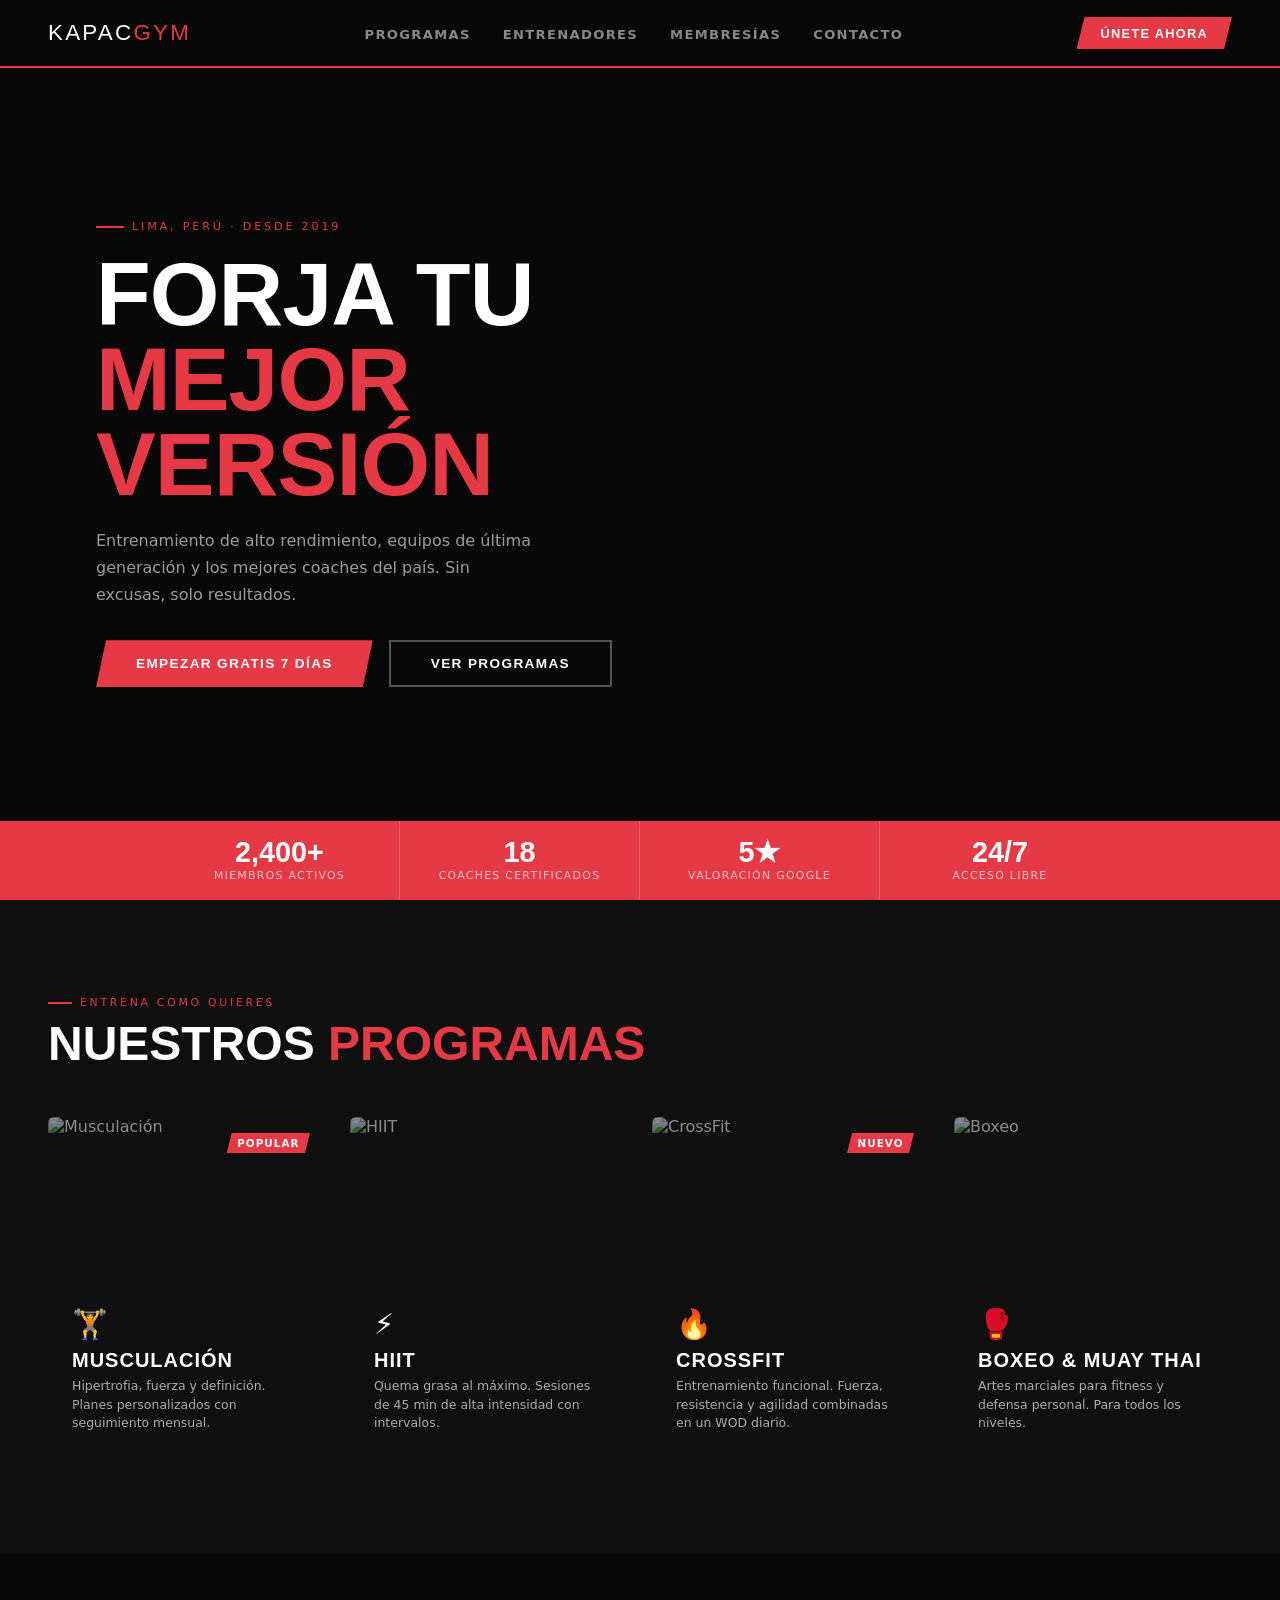
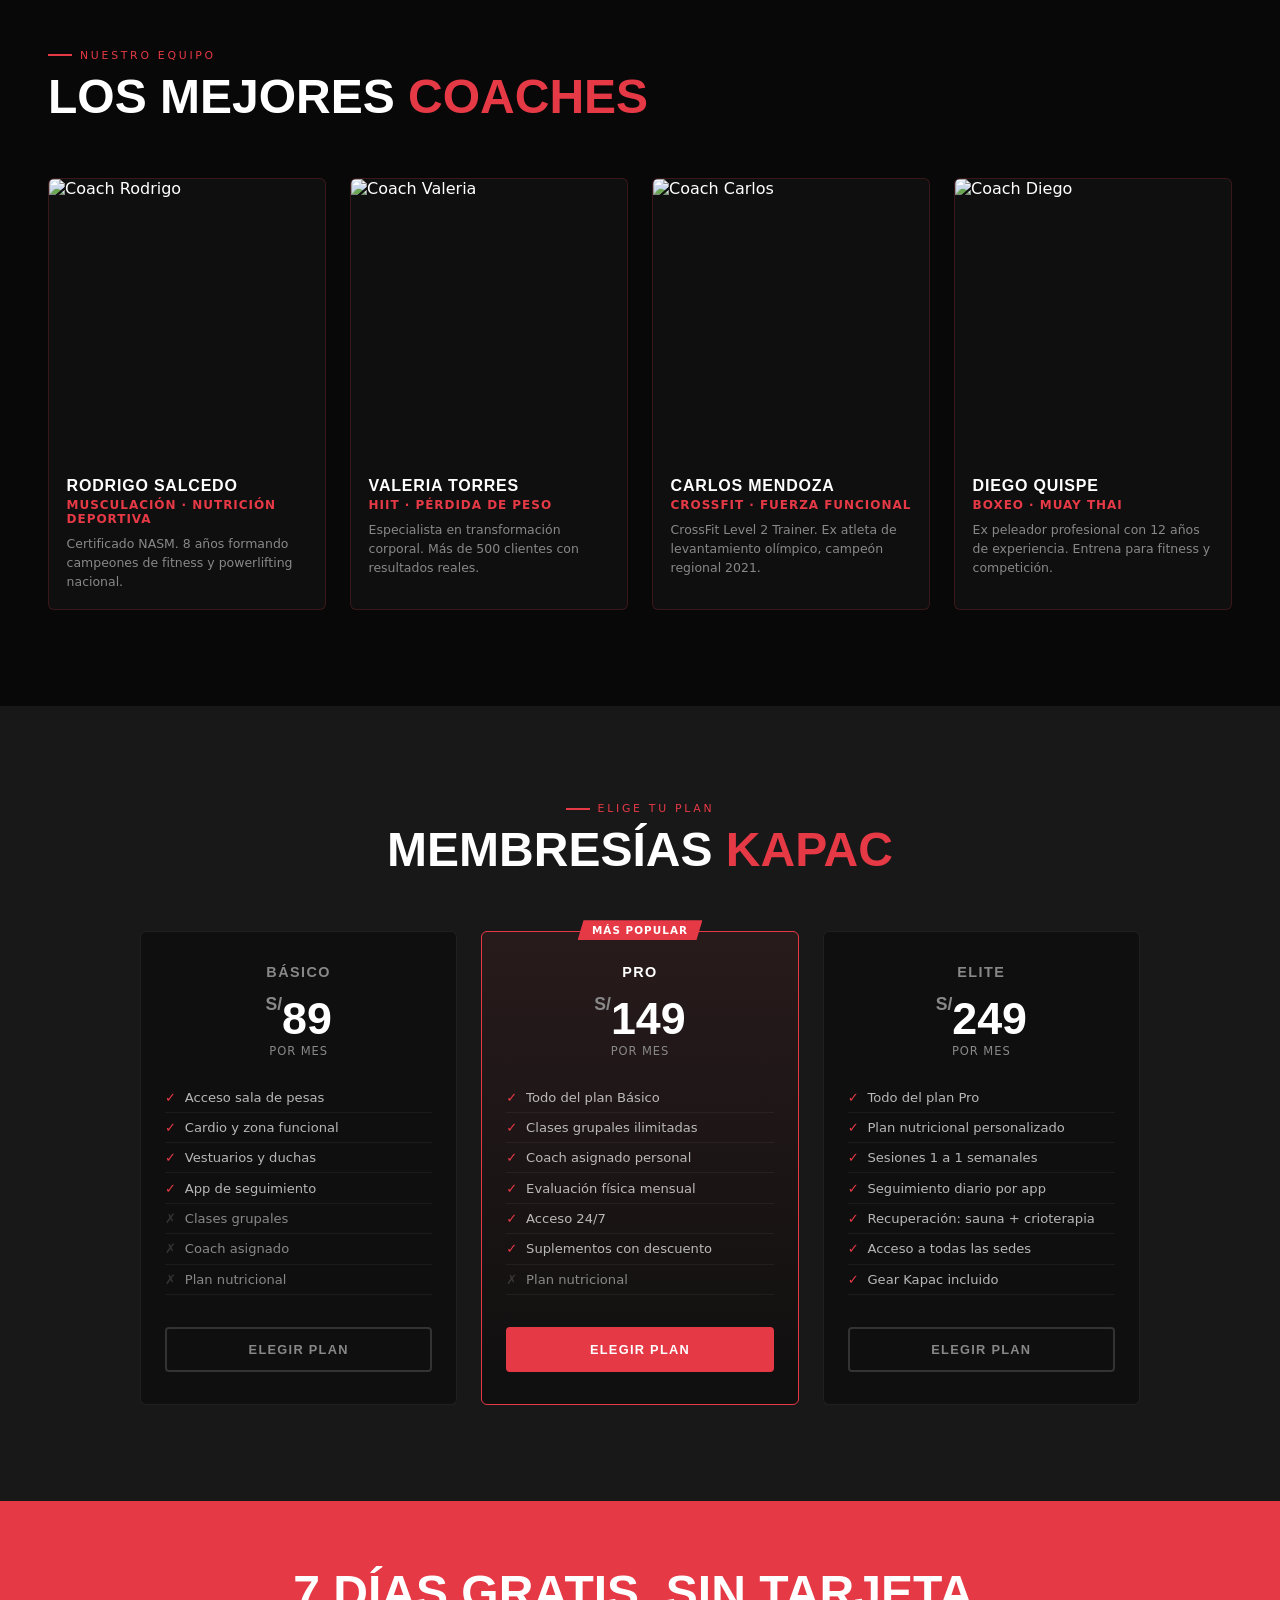
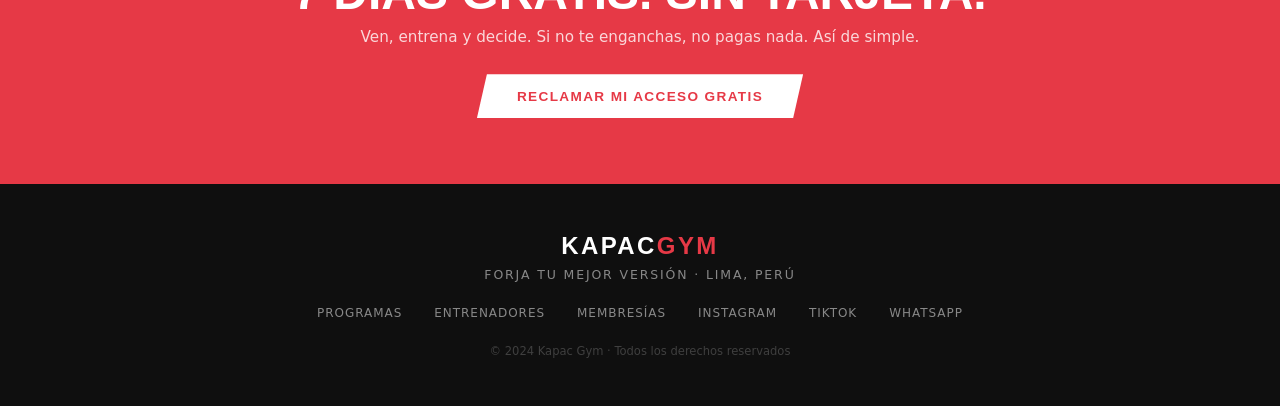
==== commit c09e2fe6: "Nuevo concepto: Kapac Gym Rediseño completo — gimnasio fitness premium. Hero oscuro con rojo, stats " ====
--- a/index.html
+++ b/index.html
@@ -3,357 +3,261 @@
 <head>
   <meta charset="UTF-8" />
   <meta name="viewport" content="width=device-width, initial-scale=1.0" />
-  <title>Kapac — Restaurante &amp; Bar</title>
+  <title>Kapac Gym — Forja tu mejor versión</title>
   <link rel="stylesheet" href="css/style.css" />
 </head>
 <body>
 
 <!-- ===== NAV ===== -->
-<nav id="navbar">
-  <div class="nav-logo">Kapac</div>
+<nav>
+  <div class="nav-logo">KAPAC<span>GYM</span></div>
   <ul class="nav-links">
-    <li><a href="#nosotros">Nosotros</a></li>
-    <li><a href="#menu">Menú</a></li>
-    <li><a href="#galeria">Galería</a></li>
-    <li><a href="#reservar">Reservas</a></li>
+    <li><a href="#programas">Programas</a></li>
+    <li><a href="#entrenadores">Entrenadores</a></li>
+    <li><a href="#membresias">Membresías</a></li>
+    <li><a href="#contacto">Contacto</a></li>
   </ul>
-  <button class="nav-cta" onclick="document.getElementById('reservar').scrollIntoView({behavior:'smooth'})">Reservar mesa</button>
+  <button class="nav-cta" onclick="document.getElementById('membresias').scrollIntoView({behavior:'smooth'})">Únete ahora</button>
   <button class="nav-hamburger" id="hamburger">☰</button>
 </nav>
 
-<!-- MOBILE MENU -->
 <div class="mobile-menu" id="mobileMenu">
-  <a href="#nosotros" class="mobile-link">Nosotros</a>
-  <a href="#menu" class="mobile-link">Menú</a>
-  <a href="#galeria" class="mobile-link">Galería</a>
-  <a href="#reservar" class="mobile-link">Reservas</a>
+  <a href="#programas" class="mobile-link">Programas</a>
+  <a href="#entrenadores" class="mobile-link">Entrenadores</a>
+  <a href="#membresias" class="mobile-link">Membresías</a>
+  <a href="#contacto" class="mobile-link">Contacto</a>
 </div>
 
 <!-- ===== HERO ===== -->
 <section class="hero">
   <img class="hero-img"
-    src="https://image.pollinations.ai/prompt/luxury+restaurant+interior+dark+warm+candlelight+elegant+wooden+tables+fine+dining+Peru?width=1600&height=900&seed=1&nologo=true"
-    alt="Kapac Restaurant" />
+    src="https://image.pollinations.ai/prompt/dark+intense+gym+interior+weights+barbells+dramatic+red+lighting+cinematic?width=1600&height=900&seed=1&nologo=true"
+    alt="Kapac Gym" />
   <div class="hero-overlay"></div>
   <div class="hero-content">
-    <div class="hero-tag">Lima, Perú · Desde 2018</div>
-    <h1 class="hero-title">El alma del<br/><span>Perú</span> en cada plato</h1>
-    <p class="hero-sub">Gastronomía peruana de autor, fusión nikkei y coctelería artesanal. Una experiencia que celebra nuestras raíces con técnica contemporánea.</p>
+    <div class="hero-tag">Lima, Perú · Desde 2019</div>
+    <h1 class="hero-title">
+      Forja tu
+      <span class="accent">mejor versión</span>
+    </h1>
+    <p class="hero-sub">Entrenamiento de alto rendimiento, equipos de última generación y los mejores coaches del país. Sin excusas, solo resultados.</p>
     <div class="hero-btns">
-      <button class="btn-primary" onclick="document.getElementById('menu').scrollIntoView({behavior:'smooth'})">Ver Menú</button>
-      <button class="btn-outline" onclick="document.getElementById('reservar').scrollIntoView({behavior:'smooth'})">Reservar mesa</button>
-    </div>
-  </div>
-  <div class="hero-scroll">Scroll</div>
-</section>
-
-<!-- ===== ABOUT ===== -->
-<section class="about" id="nosotros">
-  <div class="about-inner">
-    <div class="about-img-wrap">
-      <img class="about-img"
-        src="https://image.pollinations.ai/prompt/Peruvian+chef+cooking+ceviche+restaurant+kitchen+professional+portrait+warm+lighting?width=700&height=900&seed=2&nologo=true"
-        alt="Chef Kapac" loading="lazy" />
-      <div class="about-img-badge">
-        <strong>6+</strong>
-        <span>Años de sabor</span>
-      </div>
-    </div>
-    <div class="about-text">
-      <div class="section-tag">Nuestra historia</div>
-      <h2 class="section-title">Nacidos en Lima,<br/>criados entre sabores</h2>
-      <div class="section-divider"></div>
-      <p>Kapac nació de la pasión por rescatar recetas de abuela y elevarlas con técnica moderna. El nombre, del quechua "noble y poderoso", refleja nuestra filosofía: ingredientes peruanos de primer nivel, tratados con respeto y creatividad.</p>
-      <p>Nuestro chef, Rodrigo Quispe, se formó en Lima y Tokio, trayendo esa influencia nikkei que hoy define nuestra carta. Cada plato es un viaje: de los Andes a la Costa, del Tiradito al Lomo Saltado.</p>
-      <div class="about-features">
-        <div class="af-item"><div class="af-icon">🐟</div>Producto fresco diario</div>
-        <div class="af-item"><div class="af-icon">🌿</div>Hierbas del huerto propio</div>
-        <div class="af-item"><div class="af-icon">🍶</div>Pisco de bodega propia</div>
-        <div class="af-item"><div class="af-icon">🏆</div>Premio Mistura 2022 · 2023</div>
-      </div>
-    </div>
-  </div>
-</section>
-
-<!-- ===== MENU ===== -->
-<section class="menu" id="menu">
-  <div class="menu-inner">
-    <div class="menu-header">
-      <div class="section-tag">Lo que preparamos</div>
-      <h2 class="section-title">Nuestra carta</h2>
-      <div class="section-divider center"></div>
-    </div>
-    <div class="menu-tabs">
-      <button class="menu-tab active" data-tab="entradas">Entradas</button>
-      <button class="menu-tab" data-tab="fondos">Fondos</button>
-      <button class="menu-tab" data-tab="postres">Postres</button>
-      <button class="menu-tab" data-tab="bebidas">Bebidas</button>
-    </div>
-
-    <!-- ENTRADAS -->
-    <div class="menu-panel active" id="tab-entradas">
-      <div class="menu-grid">
-        <div class="dish-card">
-          <img class="dish-img" src="https://image.pollinations.ai/prompt/Peruvian+ceviche+traditional+lime+aji+amarillo+choclo+garnish+elegant+plate?width=600&height=400&seed=10&nologo=true" alt="Ceviche Kapac" loading="lazy" />
-          <div class="dish-body">
-            <div class="dish-name">Ceviche Kapac</div>
-            <div class="dish-desc">Corvina del día, leche de tigre con ají amarillo, cancha, canchita crocante y camote morado.</div>
-            <div class="dish-footer"><span class="dish-price">S/ 42</span><span class="dish-tag">⭐ Firma</span></div>
-          </div>
-        </div>
-        <div class="dish-card">
-          <img class="dish-img" src="https://image.pollinations.ai/prompt/tiradito+nikkei+sashimi+Peru+Japan+fusion+elegant+restaurant+plate?width=600&height=400&seed=11&nologo=true" alt="Tiradito Nikkei" loading="lazy" />
-          <div class="dish-body">
-            <div class="dish-name">Tiradito Nikkei</div>
-            <div class="dish-desc">Lenguado en corte sashimi, salsa ponzu con ají limo, sésamo tostado y aceite de trufa.</div>
-            <div class="dish-footer"><span class="dish-price">S/ 48</span><span class="dish-tag">🔥 Popular</span></div>
-          </div>
-        </div>
-        <div class="dish-card">
-          <img class="dish-img" src="https://image.pollinations.ai/prompt/causa+rellena+Peruvian+yellow+potato+avocado+shrimp+elegant+plating?width=600&height=400&seed=12&nologo=true" alt="Causa Rellena" loading="lazy" />
-          <div class="dish-body">
-            <div class="dish-name">Causa de Langostinos</div>
-            <div class="dish-desc">Papa amarilla con ají amarillo, langostinos a la plancha, palta, mayonesa de huacatay.</div>
-            <div class="dish-footer"><span class="dish-price">S/ 38</span><span class="dish-tag">Vegetal</span></div>
-          </div>
-        </div>
-        <div class="dish-card">
-          <img class="dish-img" src="https://image.pollinations.ai/prompt/anticuchos+Peruvian+street+food+skewers+heart+grilled+elegant+restaurant?width=600&height=400&seed=13&nologo=true" alt="Anticuchos" loading="lazy" />
-          <div class="dish-body">
-            <div class="dish-name">Anticuchos de Corazón</div>
-            <div class="dish-desc">Corazón de res marinado en ají panca, a la brasa. Salsa de maní y choclo tostado.</div>
-            <div class="dish-footer"><span class="dish-price">S/ 32</span><span class="dish-tag">Parrilla</span></div>
-          </div>
-        </div>
-      </div>
-    </div>
-
-    <!-- FONDOS -->
-    <div class="menu-panel" id="tab-fondos">
-      <div class="menu-grid">
-        <div class="dish-card">
-          <img class="dish-img" src="https://image.pollinations.ai/prompt/lomo+saltado+Peruvian+stir+fry+beef+tomato+fries+wok+elegant+plating?width=600&height=400&seed=20&nologo=true" alt="Lomo Saltado" loading="lazy" />
-          <div class="dish-body">
-            <div class="dish-name">Lomo Saltado Kapac</div>
-            <div class="dish-desc">Lomo fino, tomate, cebolla roja, soya, vinagre, papas fritas al wok y arroz blanco.</div>
-            <div class="dish-footer"><span class="dish-price">S/ 58</span><span class="dish-tag">⭐ Clásico</span></div>
-          </div>
-        </div>
-        <div class="dish-card">
-          <img class="dish-img" src="https://image.pollinations.ai/prompt/aji+de+gallina+Peruvian+chicken+walnut+cream+yellow+chili+elegant?width=600&height=400&seed=21&nologo=true" alt="Ají de Gallina" loading="lazy" />
-          <div class="dish-body">
-            <div class="dish-name">Ají de Gallina</div>
-            <div class="dish-desc">Pechuga desmechada en crema de ají amarillo, nueces, pan y queso parmesano gratinado.</div>
-            <div class="dish-footer"><span class="dish-price">S/ 46</span><span class="dish-tag">🔥 Popular</span></div>
-          </div>
-        </div>
-        <div class="dish-card">
-          <img class="dish-img" src="https://image.pollinations.ai/prompt/seafood+rice+arroz+con+mariscos+Peruvian+paella+shrimp+mussels?width=600&height=400&seed=22&nologo=true" alt="Arroz con Mariscos" loading="lazy" />
-          <div class="dish-body">
-            <div class="dish-name">Arroz con Mariscos</div>
-            <div class="dish-desc">Arroz al dente, mix de mariscos frescos, culantro, ají amarillo y chicha de jora.</div>
-            <div class="dish-footer"><span class="dish-price">S/ 54</span><span class="dish-tag">Mar</span></div>
-          </div>
-        </div>
-        <div class="dish-card">
-          <img class="dish-img" src="https://image.pollinations.ai/prompt/Peruvian+duck+confit+arroz+con+pato+cilantro+rice+elegant+plating?width=600&height=400&seed=23&nologo=true" alt="Arroz con Pato" loading="lazy" />
-          <div class="dish-body">
-            <div class="dish-name">Arroz con Pato</div>
-            <div class="dish-desc">Pato confitado, arroz verde con culantro y chicha de jora, crema de ají amarillo al lado.</div>
-            <div class="dish-footer"><span class="dish-price">S/ 62</span><span class="dish-tag">Norte</span></div>
-          </div>
-        </div>
-      </div>
-    </div>
-
-    <!-- POSTRES -->
-    <div class="menu-panel" id="tab-postres">
-      <div class="menu-grid">
-        <div class="dish-card">
-          <img class="dish-img" src="https://image.pollinations.ai/prompt/suspiro+limeno+Peruvian+dessert+manjar+meringue+elegant+glass+dessert?width=600&height=400&seed=30&nologo=true" alt="Suspiro Limeño" loading="lazy" />
-          <div class="dish-body">
-            <div class="dish-name">Suspiro Limeño</div>
-            <div class="dish-desc">Manjar blanco con oporto y merengue italiano perfumado con canela. Clásico de Lima.</div>
-            <div class="dish-footer"><span class="dish-price">S/ 24</span><span class="dish-tag">⭐ Clásico</span></div>
-          </div>
-        </div>
-        <div class="dish-card">
-          <img class="dish-img" src="https://image.pollinations.ai/prompt/picarones+Peruvian+donuts+sweet+potato+squash+syrup+chancaca+dessert?width=600&height=400&seed=31&nologo=true" alt="Picarones" loading="lazy" />
-          <div class="dish-body">
-            <div class="dish-name">Picarones con Miel</div>
-            <div class="dish-desc">Buñuelos de camote y zapallo fritos, bañados en miel de chancaca con especias andinas.</div>
-            <div class="dish-footer"><span class="dish-price">S/ 20</span><span class="dish-tag">Caliente</span></div>
-          </div>
-        </div>
-        <div class="dish-card">
-          <img class="dish-img" src="https://image.pollinations.ai/prompt/Peruvian+chocolate+mousse+dark+cacao+Amazonas+elegant+dessert+plating?width=600&height=400&seed=32&nologo=true" alt="Mousse Cacao" loading="lazy" />
-          <div class="dish-body">
-            <div class="dish-name">Mousse de Cacao Amazónico</div>
-            <div class="dish-desc">Cacao nativo al 72%, mousse sedosa, gel de maracuyá y crumble de quinoa tostada.</div>
-            <div class="dish-footer"><span class="dish-price">S/ 28</span><span class="dish-tag">Premium</span></div>
-          </div>
-        </div>
-      </div>
-    </div>
-
-    <!-- BEBIDAS -->
-    <div class="menu-panel" id="tab-bebidas">
-      <div class="menu-grid">
-        <div class="dish-card">
-          <img class="dish-img" src="https://image.pollinations.ai/prompt/pisco+sour+cocktail+glass+foam+Peru+classic+bar+elegant?width=600&height=400&seed=40&nologo=true" alt="Pisco Sour" loading="lazy" />
-          <div class="dish-body">
-            <div class="dish-name">Pisco Sour Kapac</div>
-            <div class="dish-desc">Pisco quebranta de Ica, limón sutil, jarabe de goma, clara de huevo y amargo de Angostura.</div>
-            <div class="dish-footer"><span class="dish-price">S/ 28</span><span class="dish-tag">⭐ Firma</span></div>
-          </div>
-        </div>
-        <div class="dish-card">
-          <img class="dish-img" src="https://image.pollinations.ai/prompt/chicha+morada+purple+corn+Peruvian+drink+elegant+glass+restaurant?width=600&height=400&seed=41&nologo=true" alt="Chicha Morada" loading="lazy" />
-          <div class="dish-body">
-            <div class="dish-name">Chicha Morada Artesanal</div>
-            <div class="dish-desc">Maíz morado cocido con piña, membrillo, canela y clavo. Sin conservantes.</div>
-            <div class="dish-footer"><span class="dish-price">S/ 14</span><span class="dish-tag">Sin alcohol</span></div>
-          </div>
-        </div>
-        <div class="dish-card">
-          <img class="dish-img" src="https://image.pollinations.ai/prompt/maracuya+sour+cocktail+passion+fruit+Peru+bar+tropical+drink?width=600&height=400&seed=42&nologo=true" alt="Maracuyá Sour" loading="lazy" />
-          <div class="dish-body">
-            <div class="dish-name">Maracuyá Sour</div>
-            <div class="dish-desc">Pisco Italia, maracuyá fresco, almíbar de hierba luisa, espuma de coco.</div>
-            <div class="dish-footer"><span class="dish-price">S/ 32</span><span class="dish-tag">Tropical</span></div>
-          </div>
-        </div>
-        <div class="dish-card">
-          <img class="dish-img" src="https://image.pollinations.ai/prompt/peruvian+craft+beer+cusquena+bottle+glass+dark+bar+restaurant?width=600&height=400&seed=43&nologo=true" alt="Cerveza Artesanal" loading="lazy" />
-          <div class="dish-body">
-            <div class="dish-name">Selección de Cervezas</div>
-            <div class="dish-desc">Cusqueña rubia, negra y trigo · Cerveza artesanal de la casa · Importadas seleccionadas.</div>
-            <div class="dish-footer"><span class="dish-price">desde S/ 18</span><span class="dish-tag">Draft</span></div>
-          </div>
-        </div>
-      </div>
-    </div>
-  </div>
-</section>
-
-<!-- ===== GALLERY ===== -->
-<section class="gallery" id="galeria">
-  <div class="gallery-header">
-    <div class="section-tag">Nuestra cocina</div>
-    <h2 class="section-title">Galería</h2>
-    <div class="section-divider center"></div>
-  </div>
-  <div class="gallery-grid">
-    <div class="g-item">
-      <img src="https://image.pollinations.ai/prompt/elegant+restaurant+table+candles+Lima+Peru+fine+dining+warm+dark+atmosphere?width=700&height=700&seed=50&nologo=true" alt="Restaurante" loading="lazy" />
-    </div>
-    <div class="g-item">
-      <img src="https://image.pollinations.ai/prompt/Peruvian+ceviche+closeup+food+photography+professional+colorful?width=400&height=300&seed=51&nologo=true" alt="Ceviche" loading="lazy" />
-    </div>
-    <div class="g-item">
-      <img src="https://image.pollinations.ai/prompt/pisco+sour+bar+cocktail+preparation+bartender+Peru?width=400&height=300&seed=52&nologo=true" alt="Bar" loading="lazy" />
-    </div>
-    <div class="g-item">
-      <img src="https://image.pollinations.ai/prompt/lomo+saltado+wok+fire+Peruvian+cooking+chef+kitchen?width=400&height=300&seed=53&nologo=true" alt="Cocina" loading="lazy" />
-    </div>
-    <div class="g-item">
-      <img src="https://image.pollinations.ai/prompt/dessert+Peruvian+suspiro+lime+elegant+plating+closeup?width=400&height=300&seed=54&nologo=true" alt="Postre" loading="lazy" />
-    </div>
-  </div>
-</section>
-
-<!-- ===== RESERVATION ===== -->
-<section class="reservation" id="reservar">
-  <div class="reservation-inner">
-    <div class="reservation-info">
-      <div class="section-tag">¿Listo para visitarnos?</div>
-      <h2 class="section-title">Reserva tu<br/>experiencia</h2>
-      <div class="section-divider"></div>
-      <div class="res-detail">
-        <div class="res-icon">📍</div>
-        <div><div class="res-label">Ubicación</div><div class="res-val">Av. La Mar 770, Miraflores<br/>Lima, Perú</div></div>
-      </div>
-      <div class="res-detail">
-        <div class="res-icon">🕐</div>
-        <div><div class="res-label">Horario</div><div class="res-val">Lunes a Jueves: 12pm – 10pm<br/>Viernes y Sábado: 12pm – 12am<br/>Domingo: 12pm – 9pm</div></div>
-      </div>
-      <div class="res-detail">
-        <div class="res-icon">📞</div>
-        <div><div class="res-label">Contacto</div><div class="res-val">+51 1 234-5678<br/>hola@kapacrestaurante.pe</div></div>
-      </div>
-      <div class="res-detail">
-        <div class="res-icon">🅿</div>
-        <div><div class="res-label">Estacionamiento</div><div class="res-val">Playa gratuita para clientes<br/>Validación en caja</div></div>
-      </div>
-    </div>
-    <div>
-      <div class="res-form">
-        <form id="reservaForm">
-          <div class="form-row">
-            <div class="form-group">
-              <label class="form-label">Nombre</label>
-              <input class="form-input" type="text" placeholder="Tu nombre" required />
-            </div>
-            <div class="form-group">
-              <label class="form-label">Teléfono</label>
-              <input class="form-input" type="tel" placeholder="+51 999 999 999" required />
-            </div>
-          </div>
-          <div class="form-row">
-            <div class="form-group">
-              <label class="form-label">Fecha</label>
-              <input class="form-input" type="date" required />
-            </div>
-            <div class="form-group">
-              <label class="form-label">Hora</label>
-              <select class="form-select" required>
-                <option value="">Seleccionar</option>
-                <option>12:00 pm</option>
-                <option>1:00 pm</option>
-                <option>2:00 pm</option>
-                <option>7:00 pm</option>
-                <option>8:00 pm</option>
-                <option>9:00 pm</option>
-                <option>10:00 pm</option>
-              </select>
-            </div>
-          </div>
-          <div class="form-group">
-            <label class="form-label">Número de personas</label>
-            <select class="form-select" required>
-              <option value="">Seleccionar</option>
-              <option>1 persona</option>
-              <option>2 personas</option>
-              <option>3 personas</option>
-              <option>4 personas</option>
-              <option>5 - 8 personas</option>
-              <option>Grupo especial (9+)</option>
-            </select>
-          </div>
-          <div class="form-group">
-            <label class="form-label">Ocasión especial (opcional)</label>
-            <textarea class="form-textarea" placeholder="Cumpleaños, aniversario, reunión de negocios..."></textarea>
-          </div>
-          <button type="submit" class="form-submit">Confirmar reserva</button>
-        </form>
-      </div>
-    </div>
-  </div>
-</section>
+      <button class="btn-red" onclick="document.getElementById('membresias').scrollIntoView({behavior:'smooth'})">Empezar gratis 7 días</button>
+      <button class="btn-ghost" onclick="document.getElementById('programas').scrollIntoView({behavior:'smooth'})">Ver programas</button>
+    </div>
+  </div>
+  <div class="stats-bar">
+    <div class="stat-item"><div class="stat-num">2,400+</div><div class="stat-label">Miembros activos</div></div>
+    <div class="stat-item"><div class="stat-num">18</div><div class="stat-label">Coaches certificados</div></div>
+    <div class="stat-item"><div class="stat-num">5★</div><div class="stat-label">Valoración Google</div></div>
+    <div class="stat-item"><div class="stat-num">24/7</div><div class="stat-label">Acceso libre</div></div>
+  </div>
+</section>
+
+<!-- ===== PROGRAMS ===== -->
+<section class="programs" id="programas">
+  <div class="programs-inner">
+    <div class="programs-head">
+      <div class="section-tag">Entrena como quieres</div>
+      <h2 class="section-title">Nuestros <span>programas</span></h2>
+    </div>
+    <div class="programs-grid">
+
+      <div class="prog-card">
+        <img class="prog-img"
+          src="https://image.pollinations.ai/prompt/bodybuilding+gym+weight+lifting+barbell+dark+dramatic+lighting+muscular?width=600&height=700&seed=10&nologo=true"
+          alt="Musculación" loading="lazy" />
+        <div class="prog-content">
+          <div class="prog-icon">🏋️</div>
+          <div class="prog-name">Musculación</div>
+          <div class="prog-desc">Hipertrofia, fuerza y definición. Planes personalizados con seguimiento mensual.</div>
+        </div>
+        <div class="prog-overlay"></div>
+        <div class="prog-tag">Popular</div>
+      </div>
+
+      <div class="prog-card">
+        <img class="prog-img"
+          src="https://image.pollinations.ai/prompt/HIIT+cardio+training+intense+workout+gym+dark+red+lights+explosive?width=600&height=700&seed=11&nologo=true"
+          alt="HIIT" loading="lazy" />
+        <div class="prog-content">
+          <div class="prog-icon">⚡</div>
+          <div class="prog-name">HIIT</div>
+          <div class="prog-desc">Quema grasa al máximo. Sesiones de 45 min de alta intensidad con intervalos.</div>
+        </div>
+        <div class="prog-overlay"></div>
+      </div>
+
+      <div class="prog-card">
+        <img class="prog-img"
+          src="https://image.pollinations.ai/prompt/crossfit+functional+training+athletes+box+dark+gym+intense?width=600&height=700&seed=12&nologo=true"
+          alt="CrossFit" loading="lazy" />
+        <div class="prog-content">
+          <div class="prog-icon">🔥</div>
+          <div class="prog-name">CrossFit</div>
+          <div class="prog-desc">Entrenamiento funcional. Fuerza, resistencia y agilidad combinadas en un WOD diario.</div>
+        </div>
+        <div class="prog-overlay"></div>
+        <div class="prog-tag">Nuevo</div>
+      </div>
+
+      <div class="prog-card">
+        <img class="prog-img"
+          src="https://image.pollinations.ai/prompt/boxing+muay+thai+martial+arts+gym+dark+dramatic+training?width=600&height=700&seed=13&nologo=true"
+          alt="Boxeo" loading="lazy" />
+        <div class="prog-content">
+          <div class="prog-icon">🥊</div>
+          <div class="prog-name">Boxeo & Muay Thai</div>
+          <div class="prog-desc">Artes marciales para fitness y defensa personal. Para todos los niveles.</div>
+        </div>
+        <div class="prog-overlay"></div>
+      </div>
+
+    </div>
+  </div>
+</section>
+
+<!-- ===== TRAINERS ===== -->
+<section class="trainers" id="entrenadores">
+  <div class="trainers-inner">
+    <div class="trainers-head">
+      <div>
+        <div class="section-tag">Nuestro equipo</div>
+        <h2 class="section-title">Los mejores <span>coaches</span></h2>
+      </div>
+    </div>
+    <div class="trainers-grid">
+
+      <div class="trainer-card">
+        <img class="trainer-img"
+          src="https://image.pollinations.ai/prompt/professional+male+gym+trainer+muscular+athletic+dark+background+portrait?width=500&height=560&seed=20&nologo=true"
+          alt="Coach Rodrigo" loading="lazy" />
+        <div class="trainer-body">
+          <div class="trainer-name">Rodrigo Salcedo</div>
+          <div class="trainer-spec">Musculación · Nutrición deportiva</div>
+          <div class="trainer-bio">Certificado NASM. 8 años formando campeones de fitness y powerlifting nacional.</div>
+        </div>
+      </div>
+
+      <div class="trainer-card">
+        <img class="trainer-img"
+          src="https://image.pollinations.ai/prompt/professional+female+fitness+trainer+athletic+strong+gym+dark+background+portrait?width=500&height=560&seed=21&nologo=true"
+          alt="Coach Valeria" loading="lazy" />
+        <div class="trainer-body">
+          <div class="trainer-name">Valeria Torres</div>
+          <div class="trainer-spec">HIIT · Pérdida de peso</div>
+          <div class="trainer-bio">Especialista en transformación corporal. Más de 500 clientes con resultados reales.</div>
+        </div>
+      </div>
+
+      <div class="trainer-card">
+        <img class="trainer-img"
+          src="https://image.pollinations.ai/prompt/professional+male+crossfit+trainer+athletic+tattooed+dark+gym+portrait?width=500&height=560&seed=22&nologo=true"
+          alt="Coach Carlos" loading="lazy" />
+        <div class="trainer-body">
+          <div class="trainer-name">Carlos Mendoza</div>
+          <div class="trainer-spec">CrossFit · Fuerza funcional</div>
+          <div class="trainer-bio">CrossFit Level 2 Trainer. Ex atleta de levantamiento olímpico, campeón regional 2021.</div>
+        </div>
+      </div>
+
+      <div class="trainer-card">
+        <img class="trainer-img"
+          src="https://image.pollinations.ai/prompt/professional+male+boxing+trainer+martial+arts+fighter+dark+gym+portrait?width=500&height=560&seed=23&nologo=true"
+          alt="Coach Diego" loading="lazy" />
+        <div class="trainer-body">
+          <div class="trainer-name">Diego Quispe</div>
+          <div class="trainer-spec">Boxeo · Muay Thai</div>
+          <div class="trainer-bio">Ex peleador profesional con 12 años de experiencia. Entrena para fitness y competición.</div>
+        </div>
+      </div>
+
+    </div>
+  </div>
+</section>
+
+<!-- ===== MEMBERSHIP ===== -->
+<section class="membership" id="membresias">
+  <div class="membership-inner">
+    <div class="membership-head">
+      <div class="section-tag" style="justify-content:center">Elige tu plan</div>
+      <h2 class="section-title">Membresías <span>Kapac</span></h2>
+    </div>
+    <div class="plans-grid">
+
+      <div class="plan-card">
+        <div class="plan-name">Básico</div>
+        <div class="plan-price"><sup>S/</sup>89</div>
+        <div class="plan-period">por mes</div>
+        <ul class="plan-features">
+          <li>Acceso sala de pesas</li>
+          <li>Cardio y zona funcional</li>
+          <li>Vestuarios y duchas</li>
+          <li>App de seguimiento</li>
+          <li class="off">Clases grupales</li>
+          <li class="off">Coach asignado</li>
+          <li class="off">Plan nutricional</li>
+        </ul>
+        <button class="plan-btn" data-plan="Básico">Elegir plan</button>
+      </div>
+
+      <div class="plan-card featured">
+        <div class="plan-badge">Más popular</div>
+        <div class="plan-name">Pro</div>
+        <div class="plan-price"><sup>S/</sup>149</div>
+        <div class="plan-period">por mes</div>
+        <ul class="plan-features">
+          <li>Todo del plan Básico</li>
+          <li>Clases grupales ilimitadas</li>
+          <li>Coach asignado personal</li>
+          <li>Evaluación física mensual</li>
+          <li>Acceso 24/7</li>
+          <li>Suplementos con descuento</li>
+          <li class="off">Plan nutricional</li>
+        </ul>
+        <button class="plan-btn" data-plan="Pro">Elegir plan</button>
+      </div>
+
+      <div class="plan-card">
+        <div class="plan-name">Elite</div>
+        <div class="plan-price"><sup>S/</sup>249</div>
+        <div class="plan-period">por mes</div>
+        <ul class="plan-features">
+          <li>Todo del plan Pro</li>
+          <li>Plan nutricional personalizado</li>
+          <li>Sesiones 1 a 1 semanales</li>
+          <li>Seguimiento diario por app</li>
+          <li>Recuperación: sauna + crioterapia</li>
+          <li>Acceso a todas las sedes</li>
+          <li>Gear Kapac incluido</li>
+        </ul>
+        <button class="plan-btn" data-plan="Elite">Elegir plan</button>
+      </div>
+
+    </div>
+  </div>
+</section>
+
+<!-- ===== CTA BANNER ===== -->
+<div class="cta-banner" id="contacto">
+  <h2>7 días gratis. Sin tarjeta.</h2>
+  <p>Ven, entrena y decide. Si no te enganchas, no pagas nada. Así de simple.</p>
+  <button class="btn-white" id="ctaBtn">Reclamar mi acceso gratis</button>
+</div>
 
 <!-- ===== FOOTER ===== -->
 <footer>
-  <div class="footer-logo">Kapac</div>
-  <div class="footer-tagline">El alma del Perú en cada plato</div>
+  <div class="footer-logo">KAPAC<span>GYM</span></div>
+  <div class="footer-tagline">Forja tu mejor versión · Lima, Perú</div>
   <div class="footer-links">
-    <a href="#nosotros">Nosotros</a>
-    <a href="#menu">Menú</a>
-    <a href="#galeria">Galería</a>
-    <a href="#reservar">Reservas</a>
+    <a href="#programas">Programas</a>
+    <a href="#entrenadores">Entrenadores</a>
+    <a href="#membresias">Membresías</a>
     <a href="#">Instagram</a>
-    <a href="#">TripAdvisor</a>
-  </div>
-  <div class="footer-copy">© 2024 Kapac Restaurante & Bar · Lima, Perú · Todos los derechos reservados</div>
+    <a href="#">TikTok</a>
+    <a href="#">WhatsApp</a>
+  </div>
+  <div class="footer-copy">© 2024 Kapac Gym · Todos los derechos reservados</div>
 </footer>
 
 <!-- ===== TOAST ===== -->
--- a/css/style.css
+++ b/css/style.css
@@ -1,201 +1,220 @@
 *, *::before, *::after { box-sizing: border-box; margin: 0; padding: 0; }
 
 :root {
-  --bg:    #0d0906;
-  --bg2:   #171209;
-  --bg3:   #201a0d;
-  --bg4:   #2a2212;
-  --gold:  #c9a227;
-  --gold2: #e8c545;
-  --cream: #f0e8d5;
-  --text:  #f0e8d5;
-  --muted: #8a7a5a;
-  --border: rgba(201,162,39,.18);
-  --font-head: Georgia, 'Times New Roman', serif;
+  --bg:    #080808;
+  --bg2:   #0f0f0f;
+  --bg3:   #181818;
+  --bg4:   #222222;
+  --red:   #e63946;
+  --red2:  #ff4757;
+  --orange:#ff6b35;
+  --text:  #ffffff;
+  --muted: #888888;
+  --border: rgba(230,57,70,.2);
+  --font-head: 'Arial Black', 'Impact', 'Segoe UI Black', sans-serif;
   --font-body: 'Segoe UI', system-ui, sans-serif;
 }
 
 html { scroll-behavior: smooth; }
-body { font-family: var(--font-body); background: var(--bg); color: var(--text); min-height: 100vh; overflow-x: hidden; }
+body { font-family: var(--font-body); background: var(--bg); color: var(--text); overflow-x: hidden; }
 a { text-decoration: none; color: inherit; }
 img { display: block; }
-::-webkit-scrollbar { width: 5px; }
-::-webkit-scrollbar-track { background: var(--bg2); }
-::-webkit-scrollbar-thumb { background: var(--gold); border-radius: 3px; }
+::-webkit-scrollbar { width: 4px; }
+::-webkit-scrollbar-thumb { background: var(--red); border-radius: 2px; }
 
 /* ===== NAV ===== */
 nav {
   position: fixed; top: 0; left: 0; right: 0; z-index: 100;
   display: flex; align-items: center; justify-content: space-between;
-  padding: 0 3rem; height: 70px;
-  background: rgba(13,9,6,.92); backdrop-filter: blur(12px);
-  border-bottom: 1px solid var(--border);
+  padding: 0 3rem; height: 68px;
+  background: rgba(8,8,8,.95); backdrop-filter: blur(10px);
+  border-bottom: 2px solid var(--red);
 }
 .nav-logo {
-  font-family: var(--font-head); font-size: 1.55rem; font-weight: 700;
-  letter-spacing: .12em; color: var(--gold); text-transform: uppercase;
-}
-.nav-links { display: flex; gap: 2.2rem; list-style: none; }
-.nav-links a { font-size: .85rem; letter-spacing: .08em; text-transform: uppercase; color: var(--muted); font-weight: 600; transition: color .2s; }
-.nav-links a:hover { color: var(--gold); }
+  font-family: var(--font-head); font-size: 1.4rem; letter-spacing: .1em;
+  color: var(--text); text-transform: uppercase;
+}
+.nav-logo span { color: var(--red); }
+.nav-links { display: flex; gap: 2rem; list-style: none; }
+.nav-links a { font-size: .82rem; letter-spacing: .1em; text-transform: uppercase; color: var(--muted); font-weight: 700; transition: color .2s; }
+.nav-links a:hover { color: var(--red); }
 .nav-cta {
-  background: var(--gold); color: var(--bg); border: none;
-  padding: .52rem 1.4rem; border-radius: 4px;
-  font-size: .82rem; font-weight: 800; letter-spacing: .06em; text-transform: uppercase;
-  cursor: pointer; transition: background .2s;
-}
-.nav-cta:hover { background: var(--gold2); }
-.nav-hamburger { display: none; background: none; border: none; color: var(--gold); font-size: 1.4rem; cursor: pointer; }
+  background: var(--red); color: #fff; border: none;
+  padding: .55rem 1.5rem; font-size: .8rem; font-weight: 900;
+  letter-spacing: .1em; text-transform: uppercase; cursor: pointer;
+  clip-path: polygon(8px 0%, 100% 0%, calc(100% - 8px) 100%, 0% 100%);
+  transition: background .2s;
+}
+.nav-cta:hover { background: var(--red2); }
+.nav-hamburger { display: none; background: none; border: none; color: var(--red); font-size: 1.5rem; cursor: pointer; }
 
 /* ===== HERO ===== */
 .hero {
-  position: relative; height: 100vh; min-height: 600px;
-  display: flex; align-items: center; justify-content: center;
-  text-align: center; overflow: hidden;
-}
-.hero-img { position: absolute; inset: 0; width: 100%; height: 100%; object-fit: cover; filter: brightness(.42); }
-.hero-overlay { position: absolute; inset: 0; background: linear-gradient(to bottom, rgba(13,9,6,.2) 0%, rgba(13,9,6,.55) 100%); }
-.hero-content { position: relative; z-index: 2; padding: 0 1.5rem; max-width: 720px; }
+  position: relative; height: 100vh; min-height: 620px;
+  display: flex; align-items: center; overflow: hidden;
+}
+.hero-img { position: absolute; inset: 0; width: 100%; height: 100%; object-fit: cover; filter: brightness(.35) saturate(1.1); }
+.hero-overlay { position: absolute; inset: 0; background: linear-gradient(105deg, rgba(8,8,8,.9) 0%, rgba(8,8,8,.5) 50%, transparent 100%); }
+.hero-content { position: relative; z-index: 2; padding: 0 3rem; max-width: 780px; }
 .hero-tag {
-  display: inline-block; font-size: .72rem; letter-spacing: .22em; text-transform: uppercase;
-  color: var(--gold); border: 1px solid rgba(201,162,39,.4);
-  padding: .3rem 1rem; border-radius: 2px; margin-bottom: 1.4rem;
-}
+  display: inline-flex; align-items: center; gap: .5rem;
+  font-size: .7rem; letter-spacing: .25em; text-transform: uppercase;
+  color: var(--red); margin-bottom: 1.2rem;
+}
+.hero-tag::before { content: ''; width: 28px; height: 2px; background: var(--red); }
 .hero-title {
-  font-family: var(--font-head); font-size: clamp(3rem, 8vw, 5.5rem);
-  font-weight: 700; line-height: 1.05; letter-spacing: .04em;
-  color: var(--cream); margin-bottom: 1.1rem;
-}
-.hero-title span { color: var(--gold); }
-.hero-sub {
-  font-size: 1.05rem; color: rgba(240,232,213,.72); line-height: 1.7;
-  margin-bottom: 2rem; max-width: 520px; margin-left: auto; margin-right: auto;
-}
-.hero-btns { display: flex; gap: 1rem; justify-content: center; flex-wrap: wrap; }
-.btn-primary {
-  background: var(--gold); color: var(--bg); border: none;
-  padding: .85rem 2.2rem; border-radius: 4px;
-  font-weight: 800; font-size: .88rem; letter-spacing: .07em; text-transform: uppercase;
-  cursor: pointer; transition: background .2s;
-}
-.btn-primary:hover { background: var(--gold2); }
-.btn-outline {
-  background: none; color: var(--cream); border: 1.5px solid rgba(240,232,213,.4);
-  padding: .85rem 2.2rem; border-radius: 4px;
-  font-weight: 600; font-size: .88rem; letter-spacing: .07em; text-transform: uppercase;
-  cursor: pointer; transition: all .2s;
-}
-.btn-outline:hover { border-color: var(--gold); color: var(--gold); }
-.hero-scroll {
-  position: absolute; bottom: 2rem; left: 50%; transform: translateX(-50%);
-  font-size: .72rem; letter-spacing: .15em; text-transform: uppercase;
-  color: var(--muted); display: flex; flex-direction: column; align-items: center; gap: .5rem;
-  animation: bounce 2s infinite;
-}
-.hero-scroll::after { content: '↓'; font-size: 1rem; color: var(--gold); }
-@keyframes bounce { 0%,100% { transform: translateX(-50%) translateY(0); } 50% { transform: translateX(-50%) translateY(6px); } }
+  font-family: var(--font-head); font-size: clamp(3rem, 7vw, 6rem);
+  font-weight: 900; line-height: .95; text-transform: uppercase; letter-spacing: -.01em;
+  color: #fff; margin-bottom: 1.2rem;
+}
+.hero-title .accent { color: var(--red); display: block; }
+.hero-sub { font-size: 1rem; color: rgba(255,255,255,.6); line-height: 1.7; max-width: 440px; margin-bottom: 2rem; }
+.hero-btns { display: flex; gap: 1rem; flex-wrap: wrap; }
+.btn-red {
+  background: var(--red); color: #fff; border: none;
+  padding: .9rem 2.5rem; font-size: .85rem; font-weight: 900;
+  letter-spacing: .1em; text-transform: uppercase; cursor: pointer;
+  clip-path: polygon(10px 0%, 100% 0%, calc(100% - 10px) 100%, 0% 100%);
+  transition: background .2s;
+}
+.btn-red:hover { background: var(--red2); }
+.btn-ghost {
+  background: none; color: #fff;
+  border: 2px solid rgba(255,255,255,.3);
+  padding: .88rem 2.5rem; font-size: .85rem; font-weight: 700;
+  letter-spacing: .1em; text-transform: uppercase; cursor: pointer; transition: all .2s;
+}
+.btn-ghost:hover { border-color: var(--red); color: var(--red); }
+
+/* STATS BAR */
+.stats-bar {
+  position: absolute; bottom: 0; left: 0; right: 0; z-index: 2;
+  background: var(--red);
+  display: flex; justify-content: center; gap: 0;
+}
+.stat-item {
+  flex: 1; max-width: 240px; text-align: center;
+  padding: 1.1rem; border-right: 1px solid rgba(255,255,255,.2);
+}
+.stat-item:last-child { border-right: none; }
+.stat-num { font-family: var(--font-head); font-size: 1.8rem; font-weight: 900; line-height: 1; color: #fff; }
+.stat-label { font-size: .68rem; letter-spacing: .12em; text-transform: uppercase; color: rgba(255,255,255,.7); margin-top: .15rem; }
 
 /* ===== SECTION COMMONS ===== */
 section { padding: 6rem 3rem; }
-.section-tag { font-size: .7rem; letter-spacing: .22em; text-transform: uppercase; color: var(--gold); margin-bottom: .75rem; }
-.section-title { font-family: var(--font-head); font-size: clamp(1.8rem, 4vw, 2.8rem); font-weight: 700; color: var(--cream); line-height: 1.2; margin-bottom: 1rem; }
-.section-divider { width: 48px; height: 2px; background: var(--gold); margin: 0 0 1.5rem; }
-.section-divider.center { margin: 0 auto 1.5rem; }
-
-/* ===== ABOUT ===== */
-.about { background: var(--bg2); }
-.about-inner { max-width: 1100px; margin: 0 auto; display: grid; grid-template-columns: 1fr 1fr; gap: 5rem; align-items: center; }
-.about-img-wrap { position: relative; }
-.about-img { width: 100%; border-radius: 4px; aspect-ratio: 4/5; object-fit: cover; }
-.about-img-badge {
-  position: absolute; bottom: -1.5rem; right: -1.5rem;
-  background: var(--gold); color: var(--bg); border-radius: 4px;
-  padding: 1.2rem 1.5rem; text-align: center; box-shadow: 0 8px 32px rgba(0,0,0,.5);
-}
-.about-img-badge strong { display: block; font-size: 2rem; font-weight: 800; line-height: 1; }
-.about-img-badge span { font-size: .7rem; letter-spacing: .1em; text-transform: uppercase; font-weight: 700; }
-.about-text p { font-size: .95rem; color: rgba(240,232,213,.72); line-height: 1.85; margin-bottom: 1.1rem; }
-.about-features { display: grid; grid-template-columns: 1fr 1fr; gap: .75rem; margin-top: 1.8rem; }
-.af-item { display: flex; align-items: center; gap: .7rem; font-size: .85rem; color: var(--muted); }
-.af-icon { width: 32px; height: 32px; background: var(--bg3); border: 1px solid var(--border); border-radius: 4px; display: flex; align-items: center; justify-content: center; font-size: .95rem; flex-shrink: 0; }
-
-/* ===== MENU ===== */
-.menu { background: var(--bg); }
-.menu-inner { max-width: 1100px; margin: 0 auto; }
-.menu-header { text-align: center; margin-bottom: 3rem; }
-.menu-tabs { display: flex; justify-content: center; gap: .5rem; margin-bottom: 3rem; flex-wrap: wrap; }
-.menu-tab {
-  padding: .6rem 1.5rem; border-radius: 4px;
-  font-size: .8rem; font-weight: 700; letter-spacing: .08em; text-transform: uppercase;
-  border: 1.5px solid var(--border); color: var(--muted); cursor: pointer; transition: all .2s;
-}
-.menu-tab:hover { border-color: var(--gold); color: var(--gold); }
-.menu-tab.active { background: var(--gold); color: var(--bg); border-color: var(--gold); }
-.menu-grid { display: grid; grid-template-columns: repeat(auto-fill, minmax(260px, 1fr)); gap: 1.5rem; }
-.menu-panel { display: none; }
-.menu-panel.active { display: block; }
-.dish-card { background: var(--bg2); border: 1px solid var(--border); border-radius: 8px; overflow: hidden; transition: border-color .2s, transform .2s; }
-.dish-card:hover { border-color: rgba(201,162,39,.4); transform: translateY(-3px); }
-.dish-img { width: 100%; height: 200px; object-fit: cover; }
-.dish-body { padding: 1.1rem; }
-.dish-name { font-family: var(--font-head); font-size: 1.05rem; font-weight: 700; color: var(--cream); margin-bottom: .3rem; }
-.dish-desc { font-size: .8rem; color: var(--muted); line-height: 1.6; margin-bottom: .75rem; }
-.dish-footer { display: flex; align-items: center; justify-content: space-between; }
-.dish-price { font-size: 1.1rem; font-weight: 800; color: var(--gold); }
-.dish-tag { font-size: .68rem; background: var(--bg3); border: 1px solid var(--border); padding: .18rem .55rem; border-radius: 2px; color: var(--muted); letter-spacing: .05em; }
-
-/* ===== GALLERY ===== */
-.gallery { background: var(--bg2); padding: 5rem 0; }
-.gallery-header { text-align: center; padding: 0 3rem 3rem; }
-.gallery-grid { display: grid; grid-template-columns: repeat(4,1fr); grid-template-rows: 260px 260px; gap: 6px; max-width: 1200px; margin: 0 auto; padding: 0 3rem; }
-.g-item { overflow: hidden; cursor: pointer; }
-.g-item img { width: 100%; height: 100%; object-fit: cover; transition: transform .5s, filter .3s; filter: brightness(.85); }
-.g-item:hover img { transform: scale(1.06); filter: brightness(1); }
-.g-item:nth-child(1) { grid-column: span 2; grid-row: span 2; }
-
-/* ===== RESERVATION ===== */
-.reservation { background: var(--bg); }
-.reservation-inner { max-width: 1100px; margin: 0 auto; display: grid; grid-template-columns: 1fr 1fr; gap: 5rem; align-items: start; }
-.res-detail { display: flex; align-items: flex-start; gap: .9rem; margin-bottom: 1.4rem; }
-.res-icon { width: 40px; height: 40px; background: var(--bg3); border: 1px solid var(--border); border-radius: 4px; display: flex; align-items: center; justify-content: center; font-size: 1.1rem; flex-shrink: 0; }
-.res-label { font-size: .72rem; letter-spacing: .1em; text-transform: uppercase; color: var(--gold); margin-bottom: .2rem; }
-.res-val { font-size: .9rem; color: rgba(240,232,213,.8); line-height: 1.6; }
-.res-form { background: var(--bg2); border: 1px solid var(--border); border-radius: 8px; padding: 2rem; }
-.form-row { display: grid; grid-template-columns: 1fr 1fr; gap: 1rem; margin-bottom: 1rem; }
-.form-group { display: flex; flex-direction: column; gap: .4rem; margin-bottom: 1rem; }
-.form-label { font-size: .72rem; letter-spacing: .1em; text-transform: uppercase; color: var(--muted); font-weight: 700; }
-.form-input, .form-select, .form-textarea {
-  background: var(--bg3); border: 1px solid var(--border); border-radius: 4px;
-  padding: .7rem 1rem; font-size: .88rem; color: var(--text); outline: none;
-  transition: border-color .2s; font-family: var(--font-body); width: 100%;
-}
-.form-input:focus, .form-select:focus, .form-textarea:focus { border-color: var(--gold); }
-.form-input::placeholder, .form-textarea::placeholder { color: var(--muted); }
-.form-select option { background: var(--bg3); }
-.form-textarea { resize: vertical; min-height: 80px; }
-.form-submit {
-  width: 100%; background: var(--gold); color: var(--bg); border: none;
-  padding: .9rem; border-radius: 4px; font-weight: 800; font-size: .9rem;
-  letter-spacing: .07em; text-transform: uppercase; cursor: pointer; margin-top: 1.2rem;
-  transition: background .2s;
-}
-.form-submit:hover { background: var(--gold2); }
+.section-tag { font-size: .68rem; letter-spacing: .25em; text-transform: uppercase; color: var(--red); margin-bottom: .6rem; display: flex; align-items: center; gap: .5rem; }
+.section-tag::before { content: ''; width: 24px; height: 2px; background: var(--red); }
+.section-title { font-family: var(--font-head); font-size: clamp(1.8rem, 4vw, 3rem); font-weight: 900; text-transform: uppercase; color: #fff; line-height: 1.05; margin-bottom: .5rem; }
+.section-title span { color: var(--red); }
+
+/* ===== PROGRAMS ===== */
+.programs { background: var(--bg2); }
+.programs-inner { max-width: 1200px; margin: 0 auto; }
+.programs-head { margin-bottom: 3rem; }
+.programs-grid { display: grid; grid-template-columns: repeat(auto-fill, minmax(260px, 1fr)); gap: 1.5rem; }
+.prog-card {
+  position: relative; border-radius: 6px; overflow: hidden; cursor: pointer;
+  height: 340px; transition: transform .3s;
+}
+.prog-card:hover { transform: translateY(-6px); }
+.prog-card:hover .prog-img { filter: brightness(.4); }
+.prog-card:hover .prog-overlay { opacity: 1; }
+.prog-img { width: 100%; height: 100%; object-fit: cover; filter: brightness(.55); transition: filter .4s; }
+.prog-content {
+  position: absolute; inset: 0; display: flex; flex-direction: column;
+  justify-content: flex-end; padding: 1.5rem;
+}
+.prog-icon { font-size: 1.8rem; margin-bottom: .5rem; }
+.prog-name { font-family: var(--font-head); font-size: 1.25rem; font-weight: 900; text-transform: uppercase; letter-spacing: .05em; margin-bottom: .3rem; }
+.prog-desc { font-size: .78rem; color: rgba(255,255,255,.65); line-height: 1.5; }
+.prog-overlay {
+  position: absolute; inset: 0; background: linear-gradient(to top, rgba(230,57,70,.9) 0%, transparent 60%);
+  opacity: 0; transition: opacity .3s;
+}
+.prog-tag {
+  position: absolute; top: 1rem; right: 1rem;
+  background: var(--red); color: #fff; font-size: .65rem;
+  font-weight: 900; letter-spacing: .1em; text-transform: uppercase;
+  padding: .25rem .65rem; clip-path: polygon(5px 0%, 100% 0%, calc(100% - 5px) 100%, 0% 100%);
+}
+
+/* ===== TRAINERS ===== */
+.trainers { background: var(--bg); }
+.trainers-inner { max-width: 1200px; margin: 0 auto; }
+.trainers-head { display: flex; align-items: flex-end; justify-content: space-between; margin-bottom: 3rem; flex-wrap: wrap; gap: 1rem; }
+.trainers-grid { display: grid; grid-template-columns: repeat(auto-fill, minmax(240px, 1fr)); gap: 1.5rem; }
+.trainer-card { background: var(--bg2); border: 1px solid var(--border); border-radius: 6px; overflow: hidden; transition: border-color .2s; }
+.trainer-card:hover { border-color: var(--red); }
+.trainer-img { width: 100%; height: 280px; object-fit: cover; object-position: top; filter: grayscale(30%); transition: filter .3s; }
+.trainer-card:hover .trainer-img { filter: grayscale(0%); }
+.trainer-body { padding: 1.1rem; }
+.trainer-name { font-family: var(--font-head); font-size: 1rem; font-weight: 900; text-transform: uppercase; letter-spacing: .05em; margin-bottom: .2rem; }
+.trainer-spec { font-size: .75rem; color: var(--red); font-weight: 700; letter-spacing: .08em; text-transform: uppercase; margin-bottom: .5rem; }
+.trainer-bio { font-size: .78rem; color: var(--muted); line-height: 1.55; }
+
+/* ===== MEMBERSHIP ===== */
+.membership { background: var(--bg3); }
+.membership-inner { max-width: 1000px; margin: 0 auto; }
+.membership-head { text-align: center; margin-bottom: 3.5rem; }
+.plans-grid { display: grid; grid-template-columns: repeat(3, 1fr); gap: 1.5rem; }
+.plan-card {
+  background: var(--bg2); border: 1.5px solid rgba(255,255,255,.07);
+  border-radius: 6px; padding: 2rem 1.5rem; text-align: center; transition: all .2s;
+}
+.plan-card:hover { border-color: var(--red); transform: translateY(-4px); }
+.plan-card.featured { border-color: var(--red); background: linear-gradient(180deg, rgba(230,57,70,.08) 0%, var(--bg2) 100%); position: relative; }
+.plan-badge {
+  position: absolute; top: -12px; left: 50%; transform: translateX(-50%);
+  background: var(--red); color: #fff; font-size: .65rem; font-weight: 900;
+  letter-spacing: .1em; text-transform: uppercase; padding: .25rem .9rem;
+  clip-path: polygon(6px 0%, 100% 0%, calc(100% - 6px) 100%, 0% 100%);
+}
+.plan-name { font-family: var(--font-head); font-size: .9rem; font-weight: 900; text-transform: uppercase; letter-spacing: .1em; color: var(--muted); margin-bottom: 1rem; }
+.plan-price { font-family: var(--font-head); font-size: 2.8rem; font-weight: 900; color: #fff; line-height: 1; margin-bottom: .2rem; }
+.plan-price sup { font-size: 1.1rem; vertical-align: top; margin-top: .4rem; color: var(--muted); }
+.plan-period { font-size: .72rem; color: var(--muted); letter-spacing: .08em; text-transform: uppercase; margin-bottom: 1.5rem; }
+.plan-features { list-style: none; margin-bottom: 2rem; text-align: left; }
+.plan-features li { font-size: .82rem; color: rgba(255,255,255,.7); padding: .45rem 0; border-bottom: 1px solid rgba(255,255,255,.05); display: flex; align-items: center; gap: .55rem; }
+.plan-features li::before { content: '✓'; color: var(--red); font-weight: 900; flex-shrink: 0; }
+.plan-features li.off { color: var(--muted); }
+.plan-features li.off::before { content: '✗'; color: rgba(255,255,255,.15); }
+.plan-btn {
+  width: 100%; padding: .8rem; font-size: .8rem; font-weight: 900;
+  letter-spacing: .1em; text-transform: uppercase; cursor: pointer; border-radius: 4px;
+  border: 2px solid rgba(255,255,255,.15); background: none; color: var(--muted);
+  transition: all .2s;
+}
+.plan-btn:hover { border-color: var(--red); color: var(--red); }
+.plan-card.featured .plan-btn { background: var(--red); color: #fff; border-color: var(--red); }
+.plan-card.featured .plan-btn:hover { background: var(--red2); }
+.plan-card.featured .plan-price, .plan-card.featured .plan-name { color: #fff; }
+
+/* ===== CTA BANNER ===== */
+.cta-banner {
+  background: var(--red);
+  padding: 4rem 3rem; text-align: center;
+}
+.cta-banner h2 { font-family: var(--font-head); font-size: clamp(1.8rem, 4vw, 3rem); font-weight: 900; text-transform: uppercase; color: #fff; margin-bottom: .5rem; }
+.cta-banner p { color: rgba(255,255,255,.8); margin-bottom: 1.8rem; font-size: .95rem; }
+.btn-white { background: #fff; color: var(--red); border: none; padding: .9rem 2.5rem; font-size: .85rem; font-weight: 900; letter-spacing: .1em; text-transform: uppercase; cursor: pointer; clip-path: polygon(10px 0%, 100% 0%, calc(100% - 10px) 100%, 0% 100%); transition: opacity .2s; }
+.btn-white:hover { opacity: .9; }
 
 /* ===== FOOTER ===== */
-footer { background: var(--bg2); border-top: 1px solid var(--border); padding: 3rem; text-align: center; }
-.footer-logo { font-family: var(--font-head); font-size: 1.6rem; font-weight: 700; color: var(--gold); letter-spacing: .12em; text-transform: uppercase; margin-bottom: .5rem; }
-.footer-tagline { font-size: .82rem; color: var(--muted); letter-spacing: .1em; margin-bottom: 1.5rem; }
-.footer-links { display: flex; justify-content: center; gap: 1.8rem; flex-wrap: wrap; margin-bottom: 1.5rem; }
-.footer-links a { font-size: .78rem; color: var(--muted); letter-spacing: .08em; text-transform: uppercase; transition: color .2s; }
-.footer-links a:hover { color: var(--gold); }
-.footer-copy { font-size: .75rem; color: rgba(138,122,90,.5); }
+footer { background: var(--bg2); border-top: 2px solid var(--red); padding: 3rem; text-align: center; }
+.footer-logo { font-family: var(--font-head); font-size: 1.5rem; font-weight: 900; text-transform: uppercase; letter-spacing: .1em; color: #fff; margin-bottom: .4rem; }
+.footer-logo span { color: var(--red); }
+.footer-tagline { font-size: .78rem; color: var(--muted); letter-spacing: .15em; text-transform: uppercase; margin-bottom: 1.5rem; }
+.footer-links { display: flex; justify-content: center; gap: 2rem; flex-wrap: wrap; margin-bottom: 1.5rem; }
+.footer-links a { font-size: .75rem; color: var(--muted); letter-spacing: .08em; text-transform: uppercase; transition: color .2s; }
+.footer-links a:hover { color: var(--red); }
+.footer-copy { font-size: .72rem; color: rgba(136,136,136,.4); }
 
 /* ===== TOAST ===== */
 .toast {
   position: fixed; bottom: 1.5rem; left: 50%; transform: translateX(-50%) translateY(80px);
-  background: var(--bg3); border: 1px solid rgba(201,162,39,.35); border-radius: 4px;
-  padding: .7rem 1.5rem; font-size: .84rem; font-weight: 600; color: var(--cream);
-  box-shadow: 0 8px 28px rgba(0,0,0,.6);
+  background: var(--red); color: #fff; border-radius: 4px;
+  padding: .7rem 1.5rem; font-size: .84rem; font-weight: 700;
+  box-shadow: 0 8px 28px rgba(230,57,70,.4);
   transition: transform .35s cubic-bezier(.34,1.56,.64,1), opacity .35s;
   opacity: 0; z-index: 999; white-space: nowrap;
 }
@@ -204,34 +223,28 @@
 /* ===== MOBILE MENU ===== */
 .mobile-menu {
   display: none; flex-direction: column;
-  position: fixed; top: 70px; left: 0; right: 0;
-  background: rgba(13,9,6,.98); border-bottom: 1px solid var(--border);
-  z-index: 99; padding: 1rem 0;
+  position: fixed; top: 68px; left: 0; right: 0;
+  background: rgba(8,8,8,.98); border-bottom: 2px solid var(--red);
+  z-index: 99;
 }
 .mobile-menu.open { display: flex; }
-.mobile-menu a {
-  padding: .85rem 2rem; font-size: .88rem; letter-spacing: .08em;
-  text-transform: uppercase; color: var(--muted); font-weight: 600;
-  border-bottom: 1px solid rgba(201,162,39,.08); transition: color .2s;
-}
-.mobile-menu a:hover { color: var(--gold); }
+.mobile-menu a { padding: .9rem 2rem; font-size: .85rem; letter-spacing: .1em; text-transform: uppercase; color: var(--muted); font-weight: 700; border-bottom: 1px solid rgba(255,255,255,.05); transition: color .2s; }
+.mobile-menu a:hover { color: var(--red); }
 
 /* ===== RESPONSIVE ===== */
 @media (max-width: 900px) {
   nav { padding: 0 1.5rem; }
   .nav-links { display: none; }
   .nav-hamburger { display: block; }
-  .about-inner, .reservation-inner { grid-template-columns: 1fr; gap: 3rem; }
-  .about-img-badge { right: .5rem; bottom: .5rem; }
-  .gallery-grid { grid-template-columns: repeat(2,1fr); grid-template-rows: auto; }
-  .g-item:nth-child(1) { grid-column: span 2; }
+  .hero-content { padding: 0 1.5rem; }
+  .plans-grid { grid-template-columns: 1fr; max-width: 380px; margin: 0 auto; }
   section { padding: 4rem 1.5rem; }
-  .gallery { padding: 4rem 0; }
-  .gallery-header { padding: 0 1.5rem 2rem; }
-  .gallery-grid { padding: 0 1.5rem; }
+  .cta-banner { padding: 3rem 1.5rem; }
+  footer { padding: 2.5rem 1.5rem; }
+  .stats-bar { flex-wrap: wrap; }
+  .stat-item { min-width: 50%; }
 }
 @media (max-width: 600px) {
-  .form-row { grid-template-columns: 1fr; }
-  .hero-title { font-size: 2.6rem; }
-  .menu-tab { padding: .5rem 1rem; font-size: .72rem; }
-}
+  .hero-title { font-size: 2.8rem; }
+  .stat-num { font-size: 1.4rem; }
+}
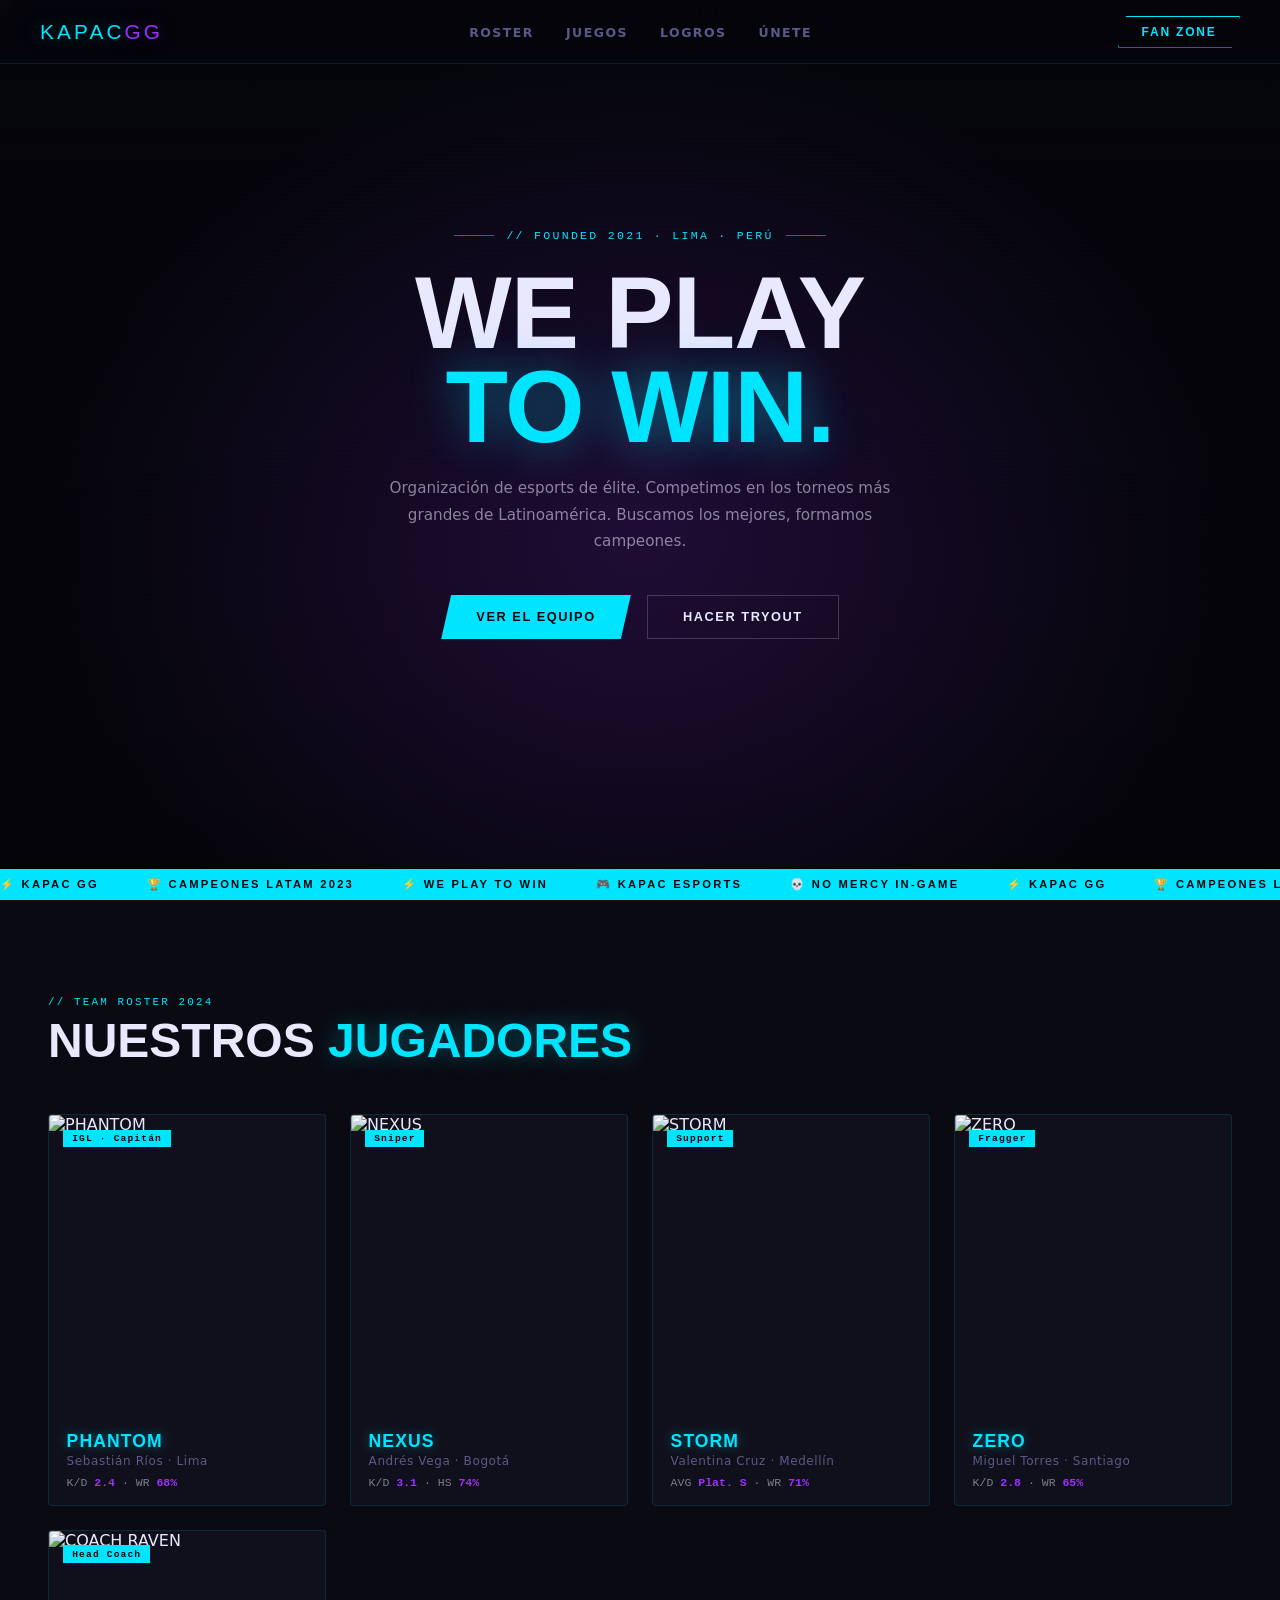
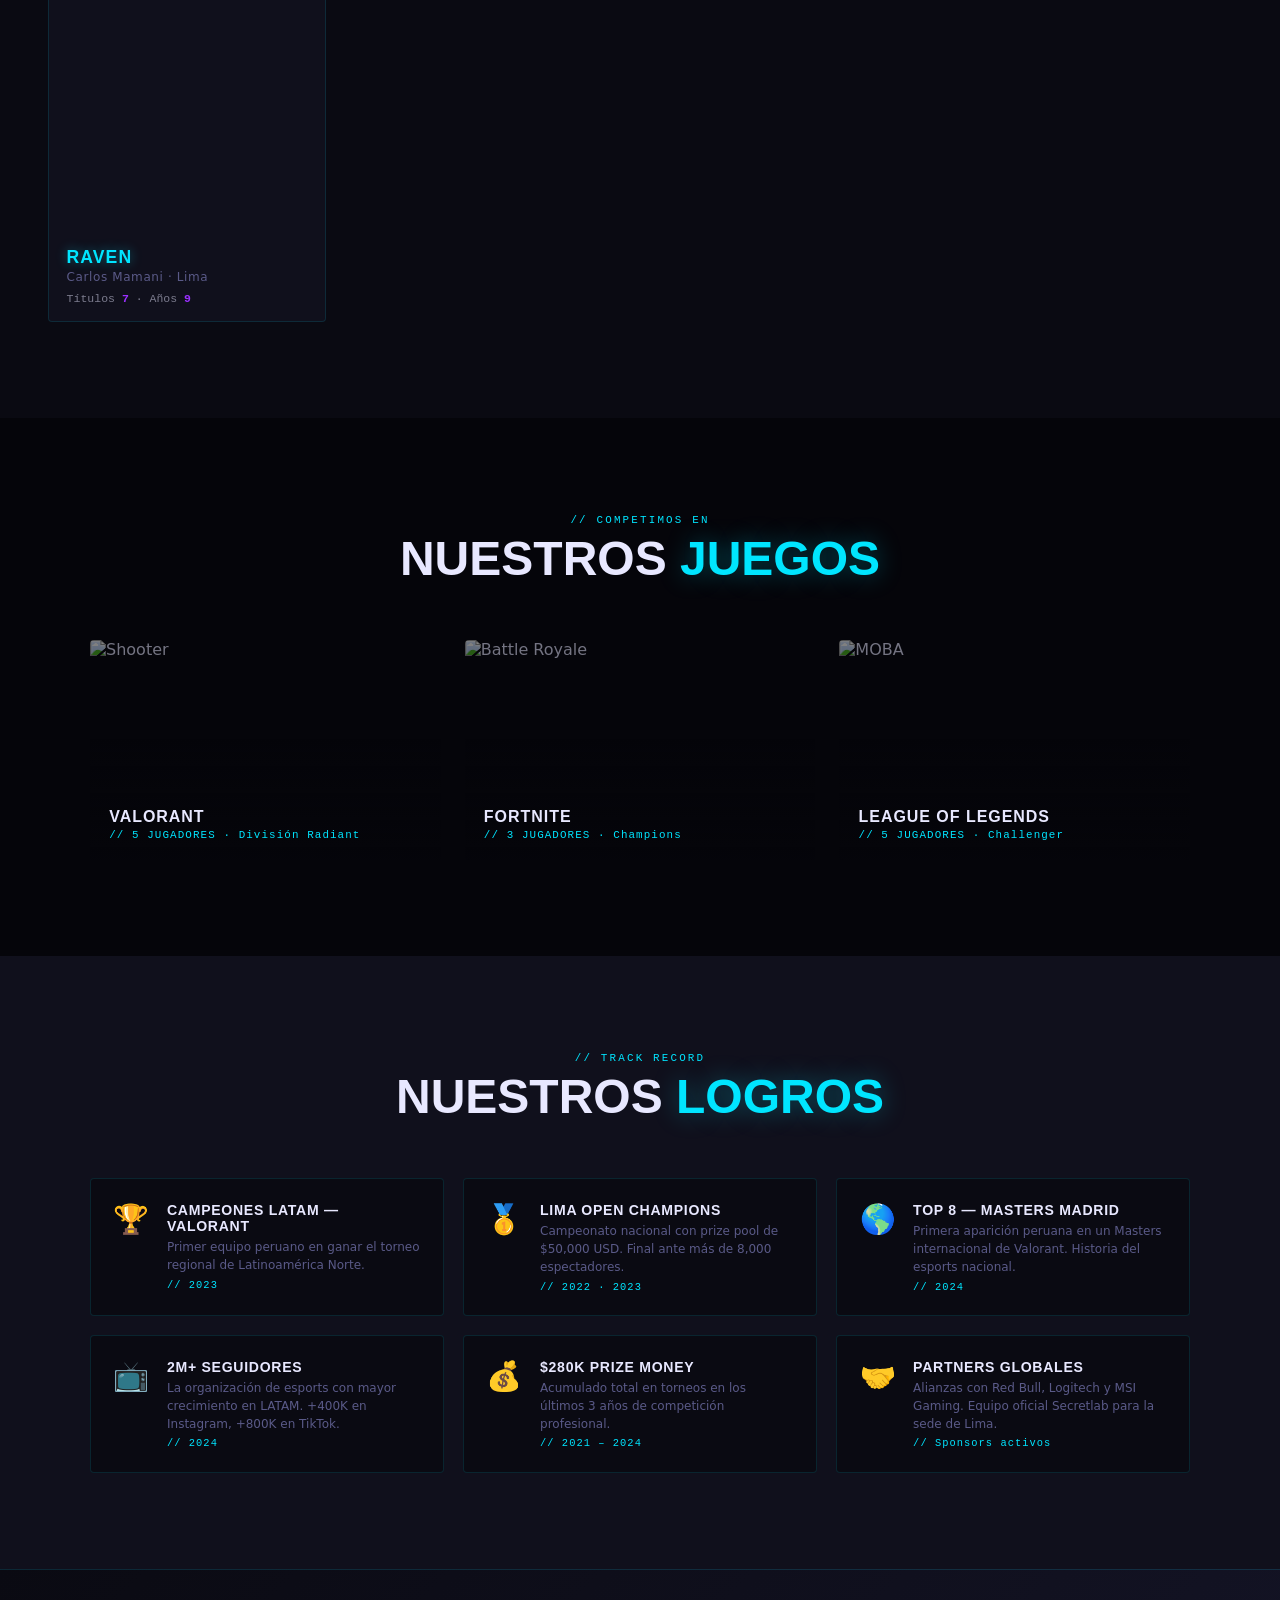
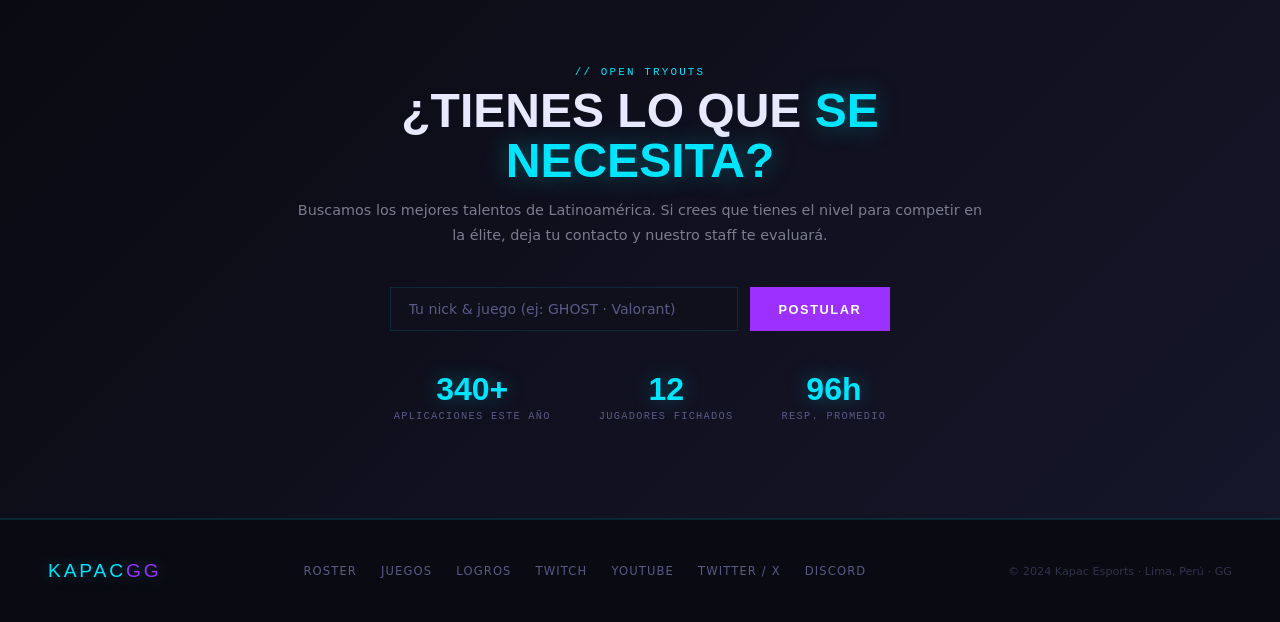
==== commit 8bfe3672: "Nuevo concepto: Kapac Esports — cyberpunk neon Org de esports con diseño dark cyan/purple. Roster de" ====
--- a/index.html
+++ b/index.html
@@ -3,261 +3,292 @@
 <head>
   <meta charset="UTF-8" />
   <meta name="viewport" content="width=device-width, initial-scale=1.0" />
-  <title>Kapac Gym — Forja tu mejor versión</title>
+  <title>Kapac Esports — We Play To Win</title>
   <link rel="stylesheet" href="css/style.css" />
 </head>
 <body>
 
 <!-- ===== NAV ===== -->
 <nav>
-  <div class="nav-logo">KAPAC<span>GYM</span></div>
+  <div class="nav-logo">KAPAC<em>GG</em></div>
   <ul class="nav-links">
-    <li><a href="#programas">Programas</a></li>
-    <li><a href="#entrenadores">Entrenadores</a></li>
-    <li><a href="#membresias">Membresías</a></li>
-    <li><a href="#contacto">Contacto</a></li>
+    <li><a href="#roster">Roster</a></li>
+    <li><a href="#games">Juegos</a></li>
+    <li><a href="#logros">Logros</a></li>
+    <li><a href="#unirse">Únete</a></li>
   </ul>
-  <button class="nav-cta" onclick="document.getElementById('membresias').scrollIntoView({behavior:'smooth'})">Únete ahora</button>
+  <button class="nav-cta">Fan Zone</button>
   <button class="nav-hamburger" id="hamburger">☰</button>
 </nav>
 
 <div class="mobile-menu" id="mobileMenu">
-  <a href="#programas" class="mobile-link">Programas</a>
-  <a href="#entrenadores" class="mobile-link">Entrenadores</a>
-  <a href="#membresias" class="mobile-link">Membresías</a>
-  <a href="#contacto" class="mobile-link">Contacto</a>
+  <a href="#roster"  class="mobile-link">Roster</a>
+  <a href="#games"   class="mobile-link">Juegos</a>
+  <a href="#logros"  class="mobile-link">Logros</a>
+  <a href="#unirse"  class="mobile-link">Únete</a>
 </div>
 
 <!-- ===== HERO ===== -->
 <section class="hero">
   <img class="hero-img"
-    src="https://image.pollinations.ai/prompt/dark+intense+gym+interior+weights+barbells+dramatic+red+lighting+cinematic?width=1600&height=900&seed=1&nologo=true"
-    alt="Kapac Gym" />
+    src="https://image.pollinations.ai/prompt/esports+gaming+arena+dark+neon+blue+purple+lights+crowd+stage+cinematic?width=1600&height=900&seed=1&nologo=true"
+    alt="Kapac Esports Arena" />
   <div class="hero-overlay"></div>
   <div class="hero-content">
-    <div class="hero-tag">Lima, Perú · Desde 2019</div>
+    <div class="hero-eyebrow">// FOUNDED 2021 · LIMA · PERÚ</div>
     <h1 class="hero-title">
-      Forja tu
-      <span class="accent">mejor versión</span>
+      <span class="line1">We Play</span>
+      <span class="line2">To Win.</span>
     </h1>
-    <p class="hero-sub">Entrenamiento de alto rendimiento, equipos de última generación y los mejores coaches del país. Sin excusas, solo resultados.</p>
+    <p class="hero-sub">Organización de esports de élite. Competimos en los torneos más grandes de Latinoamérica. Buscamos los mejores, formamos campeones.</p>
     <div class="hero-btns">
-      <button class="btn-red" onclick="document.getElementById('membresias').scrollIntoView({behavior:'smooth'})">Empezar gratis 7 días</button>
-      <button class="btn-ghost" onclick="document.getElementById('programas').scrollIntoView({behavior:'smooth'})">Ver programas</button>
-    </div>
-  </div>
-  <div class="stats-bar">
-    <div class="stat-item"><div class="stat-num">2,400+</div><div class="stat-label">Miembros activos</div></div>
-    <div class="stat-item"><div class="stat-num">18</div><div class="stat-label">Coaches certificados</div></div>
-    <div class="stat-item"><div class="stat-num">5★</div><div class="stat-label">Valoración Google</div></div>
-    <div class="stat-item"><div class="stat-num">24/7</div><div class="stat-label">Acceso libre</div></div>
-  </div>
-</section>
-
-<!-- ===== PROGRAMS ===== -->
-<section class="programs" id="programas">
-  <div class="programs-inner">
-    <div class="programs-head">
-      <div class="section-tag">Entrena como quieres</div>
-      <h2 class="section-title">Nuestros <span>programas</span></h2>
-    </div>
-    <div class="programs-grid">
-
-      <div class="prog-card">
-        <img class="prog-img"
-          src="https://image.pollinations.ai/prompt/bodybuilding+gym+weight+lifting+barbell+dark+dramatic+lighting+muscular?width=600&height=700&seed=10&nologo=true"
-          alt="Musculación" loading="lazy" />
-        <div class="prog-content">
-          <div class="prog-icon">🏋️</div>
-          <div class="prog-name">Musculación</div>
-          <div class="prog-desc">Hipertrofia, fuerza y definición. Planes personalizados con seguimiento mensual.</div>
-        </div>
-        <div class="prog-overlay"></div>
-        <div class="prog-tag">Popular</div>
-      </div>
-
-      <div class="prog-card">
-        <img class="prog-img"
-          src="https://image.pollinations.ai/prompt/HIIT+cardio+training+intense+workout+gym+dark+red+lights+explosive?width=600&height=700&seed=11&nologo=true"
-          alt="HIIT" loading="lazy" />
-        <div class="prog-content">
-          <div class="prog-icon">⚡</div>
-          <div class="prog-name">HIIT</div>
-          <div class="prog-desc">Quema grasa al máximo. Sesiones de 45 min de alta intensidad con intervalos.</div>
-        </div>
-        <div class="prog-overlay"></div>
-      </div>
-
-      <div class="prog-card">
-        <img class="prog-img"
-          src="https://image.pollinations.ai/prompt/crossfit+functional+training+athletes+box+dark+gym+intense?width=600&height=700&seed=12&nologo=true"
-          alt="CrossFit" loading="lazy" />
-        <div class="prog-content">
-          <div class="prog-icon">🔥</div>
-          <div class="prog-name">CrossFit</div>
-          <div class="prog-desc">Entrenamiento funcional. Fuerza, resistencia y agilidad combinadas en un WOD diario.</div>
-        </div>
-        <div class="prog-overlay"></div>
-        <div class="prog-tag">Nuevo</div>
-      </div>
-
-      <div class="prog-card">
-        <img class="prog-img"
-          src="https://image.pollinations.ai/prompt/boxing+muay+thai+martial+arts+gym+dark+dramatic+training?width=600&height=700&seed=13&nologo=true"
-          alt="Boxeo" loading="lazy" />
-        <div class="prog-content">
-          <div class="prog-icon">🥊</div>
-          <div class="prog-name">Boxeo & Muay Thai</div>
-          <div class="prog-desc">Artes marciales para fitness y defensa personal. Para todos los niveles.</div>
-        </div>
-        <div class="prog-overlay"></div>
-      </div>
-
-    </div>
-  </div>
-</section>
-
-<!-- ===== TRAINERS ===== -->
-<section class="trainers" id="entrenadores">
-  <div class="trainers-inner">
-    <div class="trainers-head">
-      <div>
-        <div class="section-tag">Nuestro equipo</div>
-        <h2 class="section-title">Los mejores <span>coaches</span></h2>
-      </div>
-    </div>
-    <div class="trainers-grid">
-
-      <div class="trainer-card">
-        <img class="trainer-img"
-          src="https://image.pollinations.ai/prompt/professional+male+gym+trainer+muscular+athletic+dark+background+portrait?width=500&height=560&seed=20&nologo=true"
-          alt="Coach Rodrigo" loading="lazy" />
-        <div class="trainer-body">
-          <div class="trainer-name">Rodrigo Salcedo</div>
-          <div class="trainer-spec">Musculación · Nutrición deportiva</div>
-          <div class="trainer-bio">Certificado NASM. 8 años formando campeones de fitness y powerlifting nacional.</div>
-        </div>
-      </div>
-
-      <div class="trainer-card">
-        <img class="trainer-img"
-          src="https://image.pollinations.ai/prompt/professional+female+fitness+trainer+athletic+strong+gym+dark+background+portrait?width=500&height=560&seed=21&nologo=true"
-          alt="Coach Valeria" loading="lazy" />
-        <div class="trainer-body">
-          <div class="trainer-name">Valeria Torres</div>
-          <div class="trainer-spec">HIIT · Pérdida de peso</div>
-          <div class="trainer-bio">Especialista en transformación corporal. Más de 500 clientes con resultados reales.</div>
-        </div>
-      </div>
-
-      <div class="trainer-card">
-        <img class="trainer-img"
-          src="https://image.pollinations.ai/prompt/professional+male+crossfit+trainer+athletic+tattooed+dark+gym+portrait?width=500&height=560&seed=22&nologo=true"
-          alt="Coach Carlos" loading="lazy" />
-        <div class="trainer-body">
-          <div class="trainer-name">Carlos Mendoza</div>
-          <div class="trainer-spec">CrossFit · Fuerza funcional</div>
-          <div class="trainer-bio">CrossFit Level 2 Trainer. Ex atleta de levantamiento olímpico, campeón regional 2021.</div>
-        </div>
-      </div>
-
-      <div class="trainer-card">
-        <img class="trainer-img"
-          src="https://image.pollinations.ai/prompt/professional+male+boxing+trainer+martial+arts+fighter+dark+gym+portrait?width=500&height=560&seed=23&nologo=true"
-          alt="Coach Diego" loading="lazy" />
-        <div class="trainer-body">
-          <div class="trainer-name">Diego Quispe</div>
-          <div class="trainer-spec">Boxeo · Muay Thai</div>
-          <div class="trainer-bio">Ex peleador profesional con 12 años de experiencia. Entrena para fitness y competición.</div>
-        </div>
-      </div>
-
-    </div>
-  </div>
-</section>
-
-<!-- ===== MEMBERSHIP ===== -->
-<section class="membership" id="membresias">
-  <div class="membership-inner">
-    <div class="membership-head">
-      <div class="section-tag" style="justify-content:center">Elige tu plan</div>
-      <h2 class="section-title">Membresías <span>Kapac</span></h2>
-    </div>
-    <div class="plans-grid">
-
-      <div class="plan-card">
-        <div class="plan-name">Básico</div>
-        <div class="plan-price"><sup>S/</sup>89</div>
-        <div class="plan-period">por mes</div>
-        <ul class="plan-features">
-          <li>Acceso sala de pesas</li>
-          <li>Cardio y zona funcional</li>
-          <li>Vestuarios y duchas</li>
-          <li>App de seguimiento</li>
-          <li class="off">Clases grupales</li>
-          <li class="off">Coach asignado</li>
-          <li class="off">Plan nutricional</li>
-        </ul>
-        <button class="plan-btn" data-plan="Básico">Elegir plan</button>
-      </div>
-
-      <div class="plan-card featured">
-        <div class="plan-badge">Más popular</div>
-        <div class="plan-name">Pro</div>
-        <div class="plan-price"><sup>S/</sup>149</div>
-        <div class="plan-period">por mes</div>
-        <ul class="plan-features">
-          <li>Todo del plan Básico</li>
-          <li>Clases grupales ilimitadas</li>
-          <li>Coach asignado personal</li>
-          <li>Evaluación física mensual</li>
-          <li>Acceso 24/7</li>
-          <li>Suplementos con descuento</li>
-          <li class="off">Plan nutricional</li>
-        </ul>
-        <button class="plan-btn" data-plan="Pro">Elegir plan</button>
-      </div>
-
-      <div class="plan-card">
-        <div class="plan-name">Elite</div>
-        <div class="plan-price"><sup>S/</sup>249</div>
-        <div class="plan-period">por mes</div>
-        <ul class="plan-features">
-          <li>Todo del plan Pro</li>
-          <li>Plan nutricional personalizado</li>
-          <li>Sesiones 1 a 1 semanales</li>
-          <li>Seguimiento diario por app</li>
-          <li>Recuperación: sauna + crioterapia</li>
-          <li>Acceso a todas las sedes</li>
-          <li>Gear Kapac incluido</li>
-        </ul>
-        <button class="plan-btn" data-plan="Elite">Elegir plan</button>
-      </div>
-
-    </div>
-  </div>
-</section>
-
-<!-- ===== CTA BANNER ===== -->
-<div class="cta-banner" id="contacto">
-  <h2>7 días gratis. Sin tarjeta.</h2>
-  <p>Ven, entrena y decide. Si no te enganchas, no pagas nada. Así de simple.</p>
-  <button class="btn-white" id="ctaBtn">Reclamar mi acceso gratis</button>
-</div>
+      <button class="btn-cyan" onclick="document.getElementById('roster').scrollIntoView({behavior:'smooth'})">Ver el equipo</button>
+      <button class="btn-border" onclick="document.getElementById('unirse').scrollIntoView({behavior:'smooth'})">Hacer tryout</button>
+    </div>
+  </div>
+  <div class="ticker">
+    <div class="ticker-track">
+      <span class="ticker-item">⚡ KAPAC GG</span>
+      <span class="ticker-item">🏆 CAMPEONES LATAM 2023</span>
+      <span class="ticker-item">⚡ WE PLAY TO WIN</span>
+      <span class="ticker-item">🎮 KAPAC ESPORTS</span>
+      <span class="ticker-item">💀 NO MERCY IN-GAME</span>
+      <span class="ticker-item">⚡ KAPAC GG</span>
+      <span class="ticker-item">🏆 CAMPEONES LATAM 2023</span>
+      <span class="ticker-item">⚡ WE PLAY TO WIN</span>
+      <span class="ticker-item">🎮 KAPAC ESPORTS</span>
+      <span class="ticker-item">💀 NO MERCY IN-GAME</span>
+    </div>
+  </div>
+</section>
+
+<!-- ===== ROSTER ===== -->
+<section class="roster" id="roster">
+  <div class="roster-inner">
+    <div class="roster-head">
+      <div>
+        <div class="s-tag">// TEAM ROSTER 2024</div>
+        <h2 class="s-title">Nuestros <span>jugadores</span></h2>
+      </div>
+    </div>
+    <div class="roster-grid">
+
+      <div class="player-card">
+        <img class="player-img"
+          src="https://image.pollinations.ai/prompt/esports+gamer+young+man+professional+headset+dark+neon+blue+gaming+portrait?width=500&height=600&seed=10&nologo=true"
+          alt="PHANTOM" loading="lazy" />
+        <div class="player-role">IGL · Capitán</div>
+        <div class="player-body">
+          <div class="player-alias">PHANTOM</div>
+          <div class="player-name">Sebastián Ríos · Lima</div>
+          <div class="player-stat">K/D <span>2.4</span> · WR <span>68%</span></div>
+        </div>
+      </div>
+
+      <div class="player-card">
+        <img class="player-img"
+          src="https://image.pollinations.ai/prompt/esports+gamer+young+man+professional+dark+purple+neon+gaming+room+portrait?width=500&height=600&seed=11&nologo=true"
+          alt="NEXUS" loading="lazy" />
+        <div class="player-role">Sniper</div>
+        <div class="player-body">
+          <div class="player-alias">NEXUS</div>
+          <div class="player-name">Andrés Vega · Bogotá</div>
+          <div class="player-stat">K/D <span>3.1</span> · HS <span>74%</span></div>
+        </div>
+      </div>
+
+      <div class="player-card">
+        <img class="player-img"
+          src="https://image.pollinations.ai/prompt/esports+gamer+young+woman+professional+headset+neon+dark+gaming+portrait?width=500&height=600&seed=12&nologo=true"
+          alt="STORM" loading="lazy" />
+        <div class="player-role">Support</div>
+        <div class="player-body">
+          <div class="player-alias">STORM</div>
+          <div class="player-name">Valentina Cruz · Medellín</div>
+          <div class="player-stat">AVG <span>Plat. S</span> · WR <span>71%</span></div>
+        </div>
+      </div>
+
+      <div class="player-card">
+        <img class="player-img"
+          src="https://image.pollinations.ai/prompt/esports+gamer+young+man+dark+hair+neon+cyan+gaming+setup+professional?width=500&height=600&seed=13&nologo=true"
+          alt="ZERO" loading="lazy" />
+        <div class="player-role">Fragger</div>
+        <div class="player-body">
+          <div class="player-alias">ZERO</div>
+          <div class="player-name">Miguel Torres · Santiago</div>
+          <div class="player-stat">K/D <span>2.8</span> · WR <span>65%</span></div>
+        </div>
+      </div>
+
+      <div class="player-card">
+        <img class="player-img"
+          src="https://image.pollinations.ai/prompt/esports+gamer+coach+professional+man+dark+background+neon+purple?width=500&height=600&seed=14&nologo=true"
+          alt="COACH RAVEN" loading="lazy" />
+        <div class="player-role">Head Coach</div>
+        <div class="player-body">
+          <div class="player-alias">RAVEN</div>
+          <div class="player-name">Carlos Mamani · Lima</div>
+          <div class="player-stat">Títulos <span>7</span> · Años <span>9</span></div>
+        </div>
+      </div>
+
+    </div>
+  </div>
+</section>
+
+<!-- ===== GAMES ===== -->
+<section class="games" id="games">
+  <div class="games-inner">
+    <div class="games-head">
+      <div class="s-tag">// COMPETIMOS EN</div>
+      <h2 class="s-title">Nuestros <span>juegos</span></h2>
+    </div>
+    <div class="games-grid">
+
+      <div class="game-card">
+        <img class="game-img"
+          src="https://image.pollinations.ai/prompt/tactical+shooter+game+dark+neon+futuristic+fps+esports+dramatic?width=700&height=450&seed=20&nologo=true"
+          alt="Shooter" loading="lazy" />
+        <div class="game-overlay"></div>
+        <div class="game-glow" style="background:radial-gradient(circle at 50% 100%, rgba(0,229,255,.15), transparent 60%)"></div>
+        <div class="game-border"></div>
+        <div class="game-body">
+          <div class="game-title">VALORANT</div>
+          <div class="game-members">// 5 JUGADORES · División Radiant</div>
+        </div>
+      </div>
+
+      <div class="game-card">
+        <img class="game-img"
+          src="https://image.pollinations.ai/prompt/battle+royale+game+dark+neon+purple+esports+competitive+action?width=700&height=450&seed=21&nologo=true"
+          alt="Battle Royale" loading="lazy" />
+        <div class="game-overlay"></div>
+        <div class="game-glow" style="background:radial-gradient(circle at 50% 100%, rgba(155,48,255,.15), transparent 60%)"></div>
+        <div class="game-border"></div>
+        <div class="game-body">
+          <div class="game-title">FORTNITE</div>
+          <div class="game-members">// 3 JUGADORES · Champions</div>
+        </div>
+      </div>
+
+      <div class="game-card">
+        <img class="game-img"
+          src="https://image.pollinations.ai/prompt/MOBA+strategy+game+dark+fantasy+neon+esports+arena?width=700&height=450&seed=22&nologo=true"
+          alt="MOBA" loading="lazy" />
+        <div class="game-overlay"></div>
+        <div class="game-glow" style="background:radial-gradient(circle at 50% 100%, rgba(255,45,120,.12), transparent 60%)"></div>
+        <div class="game-border"></div>
+        <div class="game-body">
+          <div class="game-title">LEAGUE OF LEGENDS</div>
+          <div class="game-members">// 5 JUGADORES · Challenger</div>
+        </div>
+      </div>
+
+    </div>
+  </div>
+</section>
+
+<!-- ===== ACHIEVEMENTS ===== -->
+<section class="achievements" id="logros">
+  <div class="ach-inner">
+    <div class="ach-head">
+      <div class="s-tag">// TRACK RECORD</div>
+      <h2 class="s-title">Nuestros <span>logros</span></h2>
+    </div>
+    <div class="ach-grid">
+      <div class="ach-item">
+        <div class="ach-icon">🏆</div>
+        <div>
+          <div class="ach-title">Campeones Latam — Valorant</div>
+          <div class="ach-detail">Primer equipo peruano en ganar el torneo regional de Latinoamérica Norte.</div>
+          <div class="ach-year">// 2023</div>
+        </div>
+      </div>
+      <div class="ach-item">
+        <div class="ach-icon">🥇</div>
+        <div>
+          <div class="ach-title">Lima Open Champions</div>
+          <div class="ach-detail">Campeonato nacional con prize pool de $50,000 USD. Final ante más de 8,000 espectadores.</div>
+          <div class="ach-year">// 2022 · 2023</div>
+        </div>
+      </div>
+      <div class="ach-item">
+        <div class="ach-icon">🌎</div>
+        <div>
+          <div class="ach-title">Top 8 — Masters Madrid</div>
+          <div class="ach-detail">Primera aparición peruana en un Masters internacional de Valorant. Historia del esports nacional.</div>
+          <div class="ach-year">// 2024</div>
+        </div>
+      </div>
+      <div class="ach-item">
+        <div class="ach-icon">📺</div>
+        <div>
+          <div class="ach-title">2M+ Seguidores</div>
+          <div class="ach-detail">La organización de esports con mayor crecimiento en LATAM. +400K en Instagram, +800K en TikTok.</div>
+          <div class="ach-year">// 2024</div>
+        </div>
+      </div>
+      <div class="ach-item">
+        <div class="ach-icon">💰</div>
+        <div>
+          <div class="ach-title">$280K Prize Money</div>
+          <div class="ach-detail">Acumulado total en torneos en los últimos 3 años de competición profesional.</div>
+          <div class="ach-year">// 2021 – 2024</div>
+        </div>
+      </div>
+      <div class="ach-item">
+        <div class="ach-icon">🤝</div>
+        <div>
+          <div class="ach-title">Partners Globales</div>
+          <div class="ach-detail">Alianzas con Red Bull, Logitech y MSI Gaming. Equipo oficial Secretlab para la sede de Lima.</div>
+          <div class="ach-year">// Sponsors activos</div>
+        </div>
+      </div>
+    </div>
+  </div>
+</section>
+
+<!-- ===== JOIN ===== -->
+<section class="join-section" id="unirse">
+  <div class="join-inner">
+    <div class="s-tag">// OPEN TRYOUTS</div>
+    <h2 class="s-title">¿Tienes lo que <span>se necesita?</span></h2>
+    <p class="join-sub">Buscamos los mejores talentos de Latinoamérica. Si crees que tienes el nivel para competir en la élite, deja tu contacto y nuestro staff te evaluará.</p>
+    <div class="join-form">
+      <input class="join-input" type="text" placeholder="Tu nick & juego (ej: GHOST · Valorant)" id="joinInput" />
+      <button class="join-btn" id="joinBtn">Postular</button>
+    </div>
+    <div class="join-stats">
+      <div>
+        <div class="js-num">340+</div>
+        <div class="js-label">Aplicaciones este año</div>
+      </div>
+      <div>
+        <div class="js-num">12</div>
+        <div class="js-label">Jugadores fichados</div>
+      </div>
+      <div>
+        <div class="js-num">96h</div>
+        <div class="js-label">Resp. promedio</div>
+      </div>
+    </div>
+  </div>
+</section>
 
 <!-- ===== FOOTER ===== -->
 <footer>
-  <div class="footer-logo">KAPAC<span>GYM</span></div>
-  <div class="footer-tagline">Forja tu mejor versión · Lima, Perú</div>
+  <div class="footer-logo">KAPAC<em>GG</em></div>
   <div class="footer-links">
-    <a href="#programas">Programas</a>
-    <a href="#entrenadores">Entrenadores</a>
-    <a href="#membresias">Membresías</a>
-    <a href="#">Instagram</a>
-    <a href="#">TikTok</a>
-    <a href="#">WhatsApp</a>
-  </div>
-  <div class="footer-copy">© 2024 Kapac Gym · Todos los derechos reservados</div>
+    <a href="#roster">Roster</a>
+    <a href="#games">Juegos</a>
+    <a href="#logros">Logros</a>
+    <a href="#">Twitch</a>
+    <a href="#">YouTube</a>
+    <a href="#">Twitter / X</a>
+    <a href="#">Discord</a>
+  </div>
+  <div class="footer-copy">© 2024 Kapac Esports · Lima, Perú · GG</div>
 </footer>
 
 <!-- ===== TOAST ===== -->
--- a/css/style.css
+++ b/css/style.css
@@ -1,18 +1,23 @@
 *, *::before, *::after { box-sizing: border-box; margin: 0; padding: 0; }
 
 :root {
-  --bg:    #080808;
-  --bg2:   #0f0f0f;
-  --bg3:   #181818;
-  --bg4:   #222222;
-  --red:   #e63946;
-  --red2:  #ff4757;
-  --orange:#ff6b35;
-  --text:  #ffffff;
-  --muted: #888888;
-  --border: rgba(230,57,70,.2);
-  --font-head: 'Arial Black', 'Impact', 'Segoe UI Black', sans-serif;
+  --bg:     #05050a;
+  --bg2:    #0a0a12;
+  --bg3:    #10101c;
+  --bg4:    #16162a;
+  --cyan:   #00e5ff;
+  --cyan2:  #00b8d9;
+  --purple: #9b30ff;
+  --purple2:#7c1fff;
+  --pink:   #ff2d78;
+  --text:   #e8e8ff;
+  --muted:  #5a5a88;
+  --border: rgba(0,229,255,.12);
+  --glow-c: rgba(0,229,255,.35);
+  --glow-p: rgba(155,48,255,.35);
+  --font-head: 'Arial Black', 'Segoe UI Black', Impact, sans-serif;
   --font-body: 'Segoe UI', system-ui, sans-serif;
+  --font-mono: 'Courier New', monospace;
 }
 
 html { scroll-behavior: smooth; }
@@ -20,201 +25,215 @@
 a { text-decoration: none; color: inherit; }
 img { display: block; }
 ::-webkit-scrollbar { width: 4px; }
-::-webkit-scrollbar-thumb { background: var(--red); border-radius: 2px; }
+::-webkit-scrollbar-thumb { background: var(--cyan); border-radius: 2px; }
+
+/* ===== SCANLINES EFFECT ===== */
+body::before {
+  content: ''; position: fixed; inset: 0; z-index: 0; pointer-events: none;
+  background: repeating-linear-gradient(0deg, transparent, transparent 2px, rgba(0,229,255,.015) 2px, rgba(0,229,255,.015) 4px);
+}
 
 /* ===== NAV ===== */
 nav {
   position: fixed; top: 0; left: 0; right: 0; z-index: 100;
   display: flex; align-items: center; justify-content: space-between;
-  padding: 0 3rem; height: 68px;
-  background: rgba(8,8,8,.95); backdrop-filter: blur(10px);
-  border-bottom: 2px solid var(--red);
+  padding: 0 2.5rem; height: 64px;
+  background: rgba(5,5,10,.9); backdrop-filter: blur(16px);
+  border-bottom: 1px solid var(--border);
 }
 .nav-logo {
-  font-family: var(--font-head); font-size: 1.4rem; letter-spacing: .1em;
-  color: var(--text); text-transform: uppercase;
-}
-.nav-logo span { color: var(--red); }
+  font-family: var(--font-head); font-size: 1.3rem; letter-spacing: .15em;
+  text-transform: uppercase; color: var(--cyan);
+  text-shadow: 0 0 20px var(--glow-c);
+}
+.nav-logo em { font-style: normal; color: var(--purple); text-shadow: 0 0 20px var(--glow-p); }
 .nav-links { display: flex; gap: 2rem; list-style: none; }
-.nav-links a { font-size: .82rem; letter-spacing: .1em; text-transform: uppercase; color: var(--muted); font-weight: 700; transition: color .2s; }
-.nav-links a:hover { color: var(--red); }
+.nav-links a {
+  font-size: .78rem; letter-spacing: .12em; text-transform: uppercase;
+  color: var(--muted); font-weight: 700; transition: color .2s, text-shadow .2s;
+}
+.nav-links a:hover { color: var(--cyan); text-shadow: 0 0 12px var(--glow-c); }
 .nav-cta {
-  background: var(--red); color: #fff; border: none;
-  padding: .55rem 1.5rem; font-size: .8rem; font-weight: 900;
-  letter-spacing: .1em; text-transform: uppercase; cursor: pointer;
-  clip-path: polygon(8px 0%, 100% 0%, calc(100% - 8px) 100%, 0% 100%);
-  transition: background .2s;
-}
-.nav-cta:hover { background: var(--red2); }
-.nav-hamburger { display: none; background: none; border: none; color: var(--red); font-size: 1.5rem; cursor: pointer; }
+  background: transparent; color: var(--cyan); border: 1.5px solid var(--cyan);
+  padding: .5rem 1.4rem; font-size: .75rem; font-weight: 900;
+  letter-spacing: .15em; text-transform: uppercase; cursor: pointer;
+  transition: all .2s; clip-path: polygon(8px 0%, 100% 0%, calc(100% - 8px) 100%, 0% 100%);
+}
+.nav-cta:hover { background: var(--cyan); color: var(--bg); box-shadow: 0 0 24px var(--glow-c); }
+.nav-hamburger { display: none; background: none; border: none; color: var(--cyan); font-size: 1.4rem; cursor: pointer; }
 
 /* ===== HERO ===== */
 .hero {
-  position: relative; height: 100vh; min-height: 620px;
-  display: flex; align-items: center; overflow: hidden;
-}
-.hero-img { position: absolute; inset: 0; width: 100%; height: 100%; object-fit: cover; filter: brightness(.35) saturate(1.1); }
-.hero-overlay { position: absolute; inset: 0; background: linear-gradient(105deg, rgba(8,8,8,.9) 0%, rgba(8,8,8,.5) 50%, transparent 100%); }
-.hero-content { position: relative; z-index: 2; padding: 0 3rem; max-width: 780px; }
-.hero-tag {
-  display: inline-flex; align-items: center; gap: .5rem;
-  font-size: .7rem; letter-spacing: .25em; text-transform: uppercase;
-  color: var(--red); margin-bottom: 1.2rem;
-}
-.hero-tag::before { content: ''; width: 28px; height: 2px; background: var(--red); }
+  position: relative; min-height: 100vh;
+  display: flex; align-items: center; justify-content: center; text-align: center;
+  overflow: hidden; padding-top: 64px;
+}
+.hero-img { position: absolute; inset: 0; width: 100%; height: 100%; object-fit: cover; filter: brightness(.25) saturate(1.4); }
+.hero-overlay {
+  position: absolute; inset: 0;
+  background: radial-gradient(ellipse at 50% 60%, rgba(155,48,255,.18) 0%, transparent 65%),
+              linear-gradient(to bottom, rgba(5,5,10,.3) 0%, rgba(5,5,10,.85) 100%);
+}
+.hero-content { position: relative; z-index: 2; padding: 0 1.5rem; max-width: 820px; }
+.hero-eyebrow {
+  font-family: var(--font-mono); font-size: .72rem; letter-spacing: .2em;
+  color: var(--cyan); margin-bottom: 1.5rem;
+  display: flex; align-items: center; justify-content: center; gap: .75rem;
+}
+.hero-eyebrow::before, .hero-eyebrow::after { content: ''; width: 40px; height: 1px; background: var(--cyan); opacity: .5; }
 .hero-title {
-  font-family: var(--font-head); font-size: clamp(3rem, 7vw, 6rem);
-  font-weight: 900; line-height: .95; text-transform: uppercase; letter-spacing: -.01em;
-  color: #fff; margin-bottom: 1.2rem;
-}
-.hero-title .accent { color: var(--red); display: block; }
-.hero-sub { font-size: 1rem; color: rgba(255,255,255,.6); line-height: 1.7; max-width: 440px; margin-bottom: 2rem; }
-.hero-btns { display: flex; gap: 1rem; flex-wrap: wrap; }
-.btn-red {
-  background: var(--red); color: #fff; border: none;
-  padding: .9rem 2.5rem; font-size: .85rem; font-weight: 900;
-  letter-spacing: .1em; text-transform: uppercase; cursor: pointer;
-  clip-path: polygon(10px 0%, 100% 0%, calc(100% - 10px) 100%, 0% 100%);
-  transition: background .2s;
-}
-.btn-red:hover { background: var(--red2); }
-.btn-ghost {
-  background: none; color: #fff;
-  border: 2px solid rgba(255,255,255,.3);
-  padding: .88rem 2.5rem; font-size: .85rem; font-weight: 700;
-  letter-spacing: .1em; text-transform: uppercase; cursor: pointer; transition: all .2s;
-}
-.btn-ghost:hover { border-color: var(--red); color: var(--red); }
-
-/* STATS BAR */
-.stats-bar {
-  position: absolute; bottom: 0; left: 0; right: 0; z-index: 2;
-  background: var(--red);
-  display: flex; justify-content: center; gap: 0;
-}
-.stat-item {
-  flex: 1; max-width: 240px; text-align: center;
-  padding: 1.1rem; border-right: 1px solid rgba(255,255,255,.2);
-}
-.stat-item:last-child { border-right: none; }
-.stat-num { font-family: var(--font-head); font-size: 1.8rem; font-weight: 900; line-height: 1; color: #fff; }
-.stat-label { font-size: .68rem; letter-spacing: .12em; text-transform: uppercase; color: rgba(255,255,255,.7); margin-top: .15rem; }
+  font-family: var(--font-head); font-size: clamp(2.8rem, 8vw, 6.5rem);
+  font-weight: 900; text-transform: uppercase; line-height: .92; letter-spacing: -.01em;
+  margin-bottom: 1.3rem;
+}
+.hero-title .line1 { color: var(--text); display: block; }
+.hero-title .line2 { color: var(--cyan); display: block; text-shadow: 0 0 40px var(--glow-c), 0 0 80px rgba(0,229,255,.2); }
+.hero-sub { font-size: .95rem; color: rgba(232,232,255,.55); line-height: 1.75; max-width: 520px; margin: 0 auto 2.5rem; }
+.hero-btns { display: flex; gap: 1rem; justify-content: center; flex-wrap: wrap; }
+.btn-cyan {
+  background: var(--cyan); color: var(--bg); border: none;
+  padding: .85rem 2.2rem; font-size: .8rem; font-weight: 900;
+  letter-spacing: .12em; text-transform: uppercase; cursor: pointer;
+  clip-path: polygon(10px 0%,100% 0%,calc(100% - 10px) 100%,0% 100%);
+  transition: box-shadow .2s;
+}
+.btn-cyan:hover { box-shadow: 0 0 32px var(--glow-c); }
+.btn-border {
+  background: none; color: var(--text); border: 1.5px solid rgba(232,232,255,.2);
+  padding: .85rem 2.2rem; font-size: .8rem; font-weight: 700;
+  letter-spacing: .12em; text-transform: uppercase; cursor: pointer; transition: all .2s;
+}
+.btn-border:hover { border-color: var(--purple); color: var(--purple); box-shadow: 0 0 20px var(--glow-p); }
+
+/* HERO SCROLL TICKER */
+.ticker {
+  position: absolute; bottom: 0; left: 0; right: 0;
+  background: var(--cyan); padding: .55rem 0; overflow: hidden;
+  display: flex;
+}
+.ticker-track {
+  display: flex; gap: 3rem; white-space: nowrap;
+  animation: tick 20s linear infinite;
+}
+.ticker-item { font-family: var(--font-head); font-size: .7rem; font-weight: 900; letter-spacing: .2em; text-transform: uppercase; color: var(--bg); }
+@keyframes tick { from { transform: translateX(0); } to { transform: translateX(-50%); } }
 
 /* ===== SECTION COMMONS ===== */
 section { padding: 6rem 3rem; }
-.section-tag { font-size: .68rem; letter-spacing: .25em; text-transform: uppercase; color: var(--red); margin-bottom: .6rem; display: flex; align-items: center; gap: .5rem; }
-.section-tag::before { content: ''; width: 24px; height: 2px; background: var(--red); }
-.section-title { font-family: var(--font-head); font-size: clamp(1.8rem, 4vw, 3rem); font-weight: 900; text-transform: uppercase; color: #fff; line-height: 1.05; margin-bottom: .5rem; }
-.section-title span { color: var(--red); }
-
-/* ===== PROGRAMS ===== */
-.programs { background: var(--bg2); }
-.programs-inner { max-width: 1200px; margin: 0 auto; }
-.programs-head { margin-bottom: 3rem; }
-.programs-grid { display: grid; grid-template-columns: repeat(auto-fill, minmax(260px, 1fr)); gap: 1.5rem; }
-.prog-card {
-  position: relative; border-radius: 6px; overflow: hidden; cursor: pointer;
-  height: 340px; transition: transform .3s;
-}
-.prog-card:hover { transform: translateY(-6px); }
-.prog-card:hover .prog-img { filter: brightness(.4); }
-.prog-card:hover .prog-overlay { opacity: 1; }
-.prog-img { width: 100%; height: 100%; object-fit: cover; filter: brightness(.55); transition: filter .4s; }
-.prog-content {
-  position: absolute; inset: 0; display: flex; flex-direction: column;
-  justify-content: flex-end; padding: 1.5rem;
-}
-.prog-icon { font-size: 1.8rem; margin-bottom: .5rem; }
-.prog-name { font-family: var(--font-head); font-size: 1.25rem; font-weight: 900; text-transform: uppercase; letter-spacing: .05em; margin-bottom: .3rem; }
-.prog-desc { font-size: .78rem; color: rgba(255,255,255,.65); line-height: 1.5; }
-.prog-overlay {
-  position: absolute; inset: 0; background: linear-gradient(to top, rgba(230,57,70,.9) 0%, transparent 60%);
-  opacity: 0; transition: opacity .3s;
-}
-.prog-tag {
-  position: absolute; top: 1rem; right: 1rem;
-  background: var(--red); color: #fff; font-size: .65rem;
-  font-weight: 900; letter-spacing: .1em; text-transform: uppercase;
-  padding: .25rem .65rem; clip-path: polygon(5px 0%, 100% 0%, calc(100% - 5px) 100%, 0% 100%);
-}
-
-/* ===== TRAINERS ===== */
-.trainers { background: var(--bg); }
-.trainers-inner { max-width: 1200px; margin: 0 auto; }
-.trainers-head { display: flex; align-items: flex-end; justify-content: space-between; margin-bottom: 3rem; flex-wrap: wrap; gap: 1rem; }
-.trainers-grid { display: grid; grid-template-columns: repeat(auto-fill, minmax(240px, 1fr)); gap: 1.5rem; }
-.trainer-card { background: var(--bg2); border: 1px solid var(--border); border-radius: 6px; overflow: hidden; transition: border-color .2s; }
-.trainer-card:hover { border-color: var(--red); }
-.trainer-img { width: 100%; height: 280px; object-fit: cover; object-position: top; filter: grayscale(30%); transition: filter .3s; }
-.trainer-card:hover .trainer-img { filter: grayscale(0%); }
-.trainer-body { padding: 1.1rem; }
-.trainer-name { font-family: var(--font-head); font-size: 1rem; font-weight: 900; text-transform: uppercase; letter-spacing: .05em; margin-bottom: .2rem; }
-.trainer-spec { font-size: .75rem; color: var(--red); font-weight: 700; letter-spacing: .08em; text-transform: uppercase; margin-bottom: .5rem; }
-.trainer-bio { font-size: .78rem; color: var(--muted); line-height: 1.55; }
-
-/* ===== MEMBERSHIP ===== */
-.membership { background: var(--bg3); }
-.membership-inner { max-width: 1000px; margin: 0 auto; }
-.membership-head { text-align: center; margin-bottom: 3.5rem; }
-.plans-grid { display: grid; grid-template-columns: repeat(3, 1fr); gap: 1.5rem; }
-.plan-card {
-  background: var(--bg2); border: 1.5px solid rgba(255,255,255,.07);
-  border-radius: 6px; padding: 2rem 1.5rem; text-align: center; transition: all .2s;
-}
-.plan-card:hover { border-color: var(--red); transform: translateY(-4px); }
-.plan-card.featured { border-color: var(--red); background: linear-gradient(180deg, rgba(230,57,70,.08) 0%, var(--bg2) 100%); position: relative; }
-.plan-badge {
-  position: absolute; top: -12px; left: 50%; transform: translateX(-50%);
-  background: var(--red); color: #fff; font-size: .65rem; font-weight: 900;
-  letter-spacing: .1em; text-transform: uppercase; padding: .25rem .9rem;
-  clip-path: polygon(6px 0%, 100% 0%, calc(100% - 6px) 100%, 0% 100%);
-}
-.plan-name { font-family: var(--font-head); font-size: .9rem; font-weight: 900; text-transform: uppercase; letter-spacing: .1em; color: var(--muted); margin-bottom: 1rem; }
-.plan-price { font-family: var(--font-head); font-size: 2.8rem; font-weight: 900; color: #fff; line-height: 1; margin-bottom: .2rem; }
-.plan-price sup { font-size: 1.1rem; vertical-align: top; margin-top: .4rem; color: var(--muted); }
-.plan-period { font-size: .72rem; color: var(--muted); letter-spacing: .08em; text-transform: uppercase; margin-bottom: 1.5rem; }
-.plan-features { list-style: none; margin-bottom: 2rem; text-align: left; }
-.plan-features li { font-size: .82rem; color: rgba(255,255,255,.7); padding: .45rem 0; border-bottom: 1px solid rgba(255,255,255,.05); display: flex; align-items: center; gap: .55rem; }
-.plan-features li::before { content: '✓'; color: var(--red); font-weight: 900; flex-shrink: 0; }
-.plan-features li.off { color: var(--muted); }
-.plan-features li.off::before { content: '✗'; color: rgba(255,255,255,.15); }
-.plan-btn {
-  width: 100%; padding: .8rem; font-size: .8rem; font-weight: 900;
-  letter-spacing: .1em; text-transform: uppercase; cursor: pointer; border-radius: 4px;
-  border: 2px solid rgba(255,255,255,.15); background: none; color: var(--muted);
-  transition: all .2s;
-}
-.plan-btn:hover { border-color: var(--red); color: var(--red); }
-.plan-card.featured .plan-btn { background: var(--red); color: #fff; border-color: var(--red); }
-.plan-card.featured .plan-btn:hover { background: var(--red2); }
-.plan-card.featured .plan-price, .plan-card.featured .plan-name { color: #fff; }
-
-/* ===== CTA BANNER ===== */
-.cta-banner {
-  background: var(--red);
-  padding: 4rem 3rem; text-align: center;
-}
-.cta-banner h2 { font-family: var(--font-head); font-size: clamp(1.8rem, 4vw, 3rem); font-weight: 900; text-transform: uppercase; color: #fff; margin-bottom: .5rem; }
-.cta-banner p { color: rgba(255,255,255,.8); margin-bottom: 1.8rem; font-size: .95rem; }
-.btn-white { background: #fff; color: var(--red); border: none; padding: .9rem 2.5rem; font-size: .85rem; font-weight: 900; letter-spacing: .1em; text-transform: uppercase; cursor: pointer; clip-path: polygon(10px 0%, 100% 0%, calc(100% - 10px) 100%, 0% 100%); transition: opacity .2s; }
-.btn-white:hover { opacity: .9; }
+.s-tag { font-family: var(--font-mono); font-size: .68rem; letter-spacing: .2em; color: var(--cyan); margin-bottom: .5rem; }
+.s-title { font-family: var(--font-head); font-size: clamp(1.8rem,4vw,3rem); font-weight: 900; text-transform: uppercase; color: var(--text); line-height: 1.05; }
+.s-title span { color: var(--cyan); text-shadow: 0 0 24px var(--glow-c); }
+
+/* ===== ROSTER ===== */
+.roster { background: var(--bg2); }
+.roster-inner { max-width: 1200px; margin: 0 auto; }
+.roster-head { display: flex; align-items: flex-end; justify-content: space-between; margin-bottom: 3rem; flex-wrap: wrap; gap: 1rem; }
+.roster-grid { display: grid; grid-template-columns: repeat(auto-fill, minmax(220px, 1fr)); gap: 1.5rem; }
+.player-card {
+  background: var(--bg3); border: 1px solid var(--border); border-radius: 4px;
+  overflow: hidden; position: relative; transition: border-color .3s, box-shadow .3s;
+}
+.player-card:hover { border-color: var(--cyan); box-shadow: 0 0 24px rgba(0,229,255,.12); }
+.player-img { width: 100%; height: 300px; object-fit: cover; object-position: top; filter: saturate(.8); transition: filter .4s, transform .4s; }
+.player-card:hover .player-img { filter: saturate(1.1); transform: scale(1.03); }
+.player-role {
+  position: absolute; top: .9rem; left: .9rem;
+  font-family: var(--font-mono); font-size: .6rem; letter-spacing: .12em;
+  background: var(--cyan); color: var(--bg); padding: .2rem .55rem; font-weight: 900;
+}
+.player-body { padding: 1rem 1.1rem; }
+.player-alias { font-family: var(--font-head); font-size: 1.1rem; font-weight: 900; text-transform: uppercase; letter-spacing: .06em; color: var(--cyan); text-shadow: 0 0 12px rgba(0,229,255,.4); }
+.player-name { font-size: .75rem; color: var(--muted); margin: .1rem 0 .5rem; letter-spacing: .05em; }
+.player-stat { font-family: var(--font-mono); font-size: .72rem; color: rgba(232,232,255,.5); }
+.player-stat span { color: var(--purple); font-weight: 700; }
+
+/* ===== GAMES ===== */
+.games { background: var(--bg); }
+.games-inner { max-width: 1100px; margin: 0 auto; }
+.games-head { text-align: center; margin-bottom: 3.5rem; }
+.games-grid { display: grid; grid-template-columns: repeat(auto-fill, minmax(280px, 1fr)); gap: 1.5rem; }
+.game-card {
+  position: relative; border-radius: 4px; overflow: hidden;
+  height: 220px; cursor: pointer; transition: transform .3s;
+}
+.game-card:hover { transform: scale(1.03); }
+.game-img { width: 100%; height: 100%; object-fit: cover; filter: brightness(.5) saturate(1.2); transition: filter .3s; }
+.game-card:hover .game-img { filter: brightness(.35) saturate(1.6); }
+.game-overlay {
+  position: absolute; inset: 0;
+  background: linear-gradient(to top, rgba(5,5,10,.9) 0%, transparent 55%);
+}
+.game-glow { position: absolute; inset: 0; opacity: 0; transition: opacity .3s; }
+.game-card:hover .game-glow { opacity: 1; }
+.game-body { position: absolute; bottom: 0; left: 0; right: 0; padding: 1.2rem; }
+.game-title { font-family: var(--font-head); font-size: 1rem; font-weight: 900; text-transform: uppercase; letter-spacing: .06em; margin-bottom: .2rem; }
+.game-members { font-family: var(--font-mono); font-size: .68rem; color: var(--cyan); letter-spacing: .1em; }
+.game-border { position: absolute; inset: 0; border: 1.5px solid transparent; border-radius: 4px; transition: border-color .3s; }
+.game-card:hover .game-border { border-color: var(--cyan); box-shadow: inset 0 0 20px rgba(0,229,255,.08); }
+
+/* ===== ACHIEVEMENTS ===== */
+.achievements { background: var(--bg3); }
+.ach-inner { max-width: 1100px; margin: 0 auto; }
+.ach-head { text-align: center; margin-bottom: 3.5rem; }
+.ach-grid { display: grid; grid-template-columns: repeat(auto-fill, minmax(280px, 1fr)); gap: 1.2rem; }
+.ach-item {
+  background: var(--bg2); border: 1px solid var(--border); border-radius: 4px;
+  padding: 1.4rem; display: flex; gap: 1.1rem; align-items: flex-start;
+  transition: border-color .2s, box-shadow .2s;
+}
+.ach-item:hover { border-color: var(--purple); box-shadow: 0 0 18px rgba(155,48,255,.12); }
+.ach-icon { font-size: 1.8rem; flex-shrink: 0; }
+.ach-title { font-family: var(--font-head); font-size: .88rem; font-weight: 900; text-transform: uppercase; letter-spacing: .05em; margin-bottom: .25rem; }
+.ach-detail { font-size: .75rem; color: var(--muted); line-height: 1.5; }
+.ach-year { font-family: var(--font-mono); font-size: .65rem; color: var(--cyan); margin-top: .3rem; letter-spacing: .1em; }
+
+/* ===== JOIN ===== */
+.join-section {
+  background: linear-gradient(135deg, var(--bg2) 0%, var(--bg4) 100%);
+  border-top: 1px solid var(--border); border-bottom: 1px solid var(--border);
+}
+.join-inner { max-width: 700px; margin: 0 auto; text-align: center; }
+.join-inner .s-tag { text-align: center; }
+.join-inner .s-title { margin-bottom: .75rem; }
+.join-sub { font-size: .9rem; color: rgba(232,232,255,.5); line-height: 1.7; margin-bottom: 2.5rem; }
+.join-form { display: flex; gap: .75rem; max-width: 500px; margin: 0 auto; flex-wrap: wrap; }
+.join-input {
+  flex: 1; min-width: 220px; background: var(--bg3); border: 1.5px solid var(--border);
+  padding: .8rem 1.1rem; font-size: .88rem; color: var(--text); outline: none;
+  transition: border-color .2s; font-family: var(--font-body);
+}
+.join-input:focus { border-color: var(--cyan); box-shadow: 0 0 12px rgba(0,229,255,.12); }
+.join-input::placeholder { color: var(--muted); }
+.join-btn {
+  background: var(--purple); color: #fff; border: none;
+  padding: .8rem 1.8rem; font-size: .8rem; font-weight: 900;
+  letter-spacing: .12em; text-transform: uppercase; cursor: pointer; transition: all .2s;
+}
+.join-btn:hover { background: var(--purple2); box-shadow: 0 0 24px var(--glow-p); }
+.join-stats { display: flex; justify-content: center; gap: 3rem; margin-top: 2.5rem; flex-wrap: wrap; }
+.js-num { font-family: var(--font-head); font-size: 2rem; font-weight: 900; color: var(--cyan); text-shadow: 0 0 20px var(--glow-c); }
+.js-label { font-family: var(--font-mono); font-size: .65rem; color: var(--muted); letter-spacing: .12em; text-transform: uppercase; margin-top: .15rem; }
 
 /* ===== FOOTER ===== */
-footer { background: var(--bg2); border-top: 2px solid var(--red); padding: 3rem; text-align: center; }
-.footer-logo { font-family: var(--font-head); font-size: 1.5rem; font-weight: 900; text-transform: uppercase; letter-spacing: .1em; color: #fff; margin-bottom: .4rem; }
-.footer-logo span { color: var(--red); }
-.footer-tagline { font-size: .78rem; color: var(--muted); letter-spacing: .15em; text-transform: uppercase; margin-bottom: 1.5rem; }
-.footer-links { display: flex; justify-content: center; gap: 2rem; flex-wrap: wrap; margin-bottom: 1.5rem; }
-.footer-links a { font-size: .75rem; color: var(--muted); letter-spacing: .08em; text-transform: uppercase; transition: color .2s; }
-.footer-links a:hover { color: var(--red); }
-.footer-copy { font-size: .72rem; color: rgba(136,136,136,.4); }
+footer {
+  background: var(--bg2); border-top: 1px solid var(--border);
+  padding: 2.5rem 3rem; display: flex; align-items: center;
+  justify-content: space-between; flex-wrap: wrap; gap: 1rem;
+}
+.footer-logo { font-family: var(--font-head); font-size: 1.2rem; letter-spacing: .15em; text-transform: uppercase; color: var(--cyan); text-shadow: 0 0 16px var(--glow-c); }
+.footer-logo em { font-style: normal; color: var(--purple); }
+.footer-links { display: flex; gap: 1.5rem; flex-wrap: wrap; }
+.footer-links a { font-size: .72rem; color: var(--muted); letter-spacing: .1em; text-transform: uppercase; transition: color .2s; }
+.footer-links a:hover { color: var(--cyan); }
+.footer-copy { font-size: .7rem; color: rgba(90,90,136,.5); }
 
 /* ===== TOAST ===== */
 .toast {
   position: fixed; bottom: 1.5rem; left: 50%; transform: translateX(-50%) translateY(80px);
-  background: var(--red); color: #fff; border-radius: 4px;
-  padding: .7rem 1.5rem; font-size: .84rem; font-weight: 700;
-  box-shadow: 0 8px 28px rgba(230,57,70,.4);
+  background: var(--bg3); border: 1px solid var(--cyan); color: var(--cyan);
+  border-radius: 2px; padding: .65rem 1.5rem; font-family: var(--font-mono);
+  font-size: .8rem; font-weight: 700; letter-spacing: .08em;
+  box-shadow: 0 0 24px rgba(0,229,255,.25);
   transition: transform .35s cubic-bezier(.34,1.56,.64,1), opacity .35s;
   opacity: 0; z-index: 999; white-space: nowrap;
 }
@@ -223,28 +242,23 @@
 /* ===== MOBILE MENU ===== */
 .mobile-menu {
   display: none; flex-direction: column;
-  position: fixed; top: 68px; left: 0; right: 0;
-  background: rgba(8,8,8,.98); border-bottom: 2px solid var(--red);
-  z-index: 99;
+  position: fixed; top: 64px; left: 0; right: 0;
+  background: rgba(5,5,10,.98); border-bottom: 1px solid var(--border); z-index: 99;
 }
 .mobile-menu.open { display: flex; }
-.mobile-menu a { padding: .9rem 2rem; font-size: .85rem; letter-spacing: .1em; text-transform: uppercase; color: var(--muted); font-weight: 700; border-bottom: 1px solid rgba(255,255,255,.05); transition: color .2s; }
-.mobile-menu a:hover { color: var(--red); }
+.mobile-menu a { padding: .9rem 2rem; font-size: .82rem; letter-spacing: .12em; text-transform: uppercase; color: var(--muted); font-weight: 700; border-bottom: 1px solid var(--border); transition: color .2s; }
+.mobile-menu a:hover { color: var(--cyan); }
 
 /* ===== RESPONSIVE ===== */
 @media (max-width: 900px) {
   nav { padding: 0 1.5rem; }
   .nav-links { display: none; }
   .nav-hamburger { display: block; }
-  .hero-content { padding: 0 1.5rem; }
-  .plans-grid { grid-template-columns: 1fr; max-width: 380px; margin: 0 auto; }
   section { padding: 4rem 1.5rem; }
-  .cta-banner { padding: 3rem 1.5rem; }
-  footer { padding: 2.5rem 1.5rem; }
-  .stats-bar { flex-wrap: wrap; }
-  .stat-item { min-width: 50%; }
+  footer { flex-direction: column; text-align: center; padding: 2rem 1.5rem; }
+  .roster-head { flex-direction: column; align-items: flex-start; }
 }
 @media (max-width: 600px) {
-  .hero-title { font-size: 2.8rem; }
-  .stat-num { font-size: 1.4rem; }
-}
+  .hero-title { font-size: 2.6rem; }
+  .join-form { flex-direction: column; }
+}
